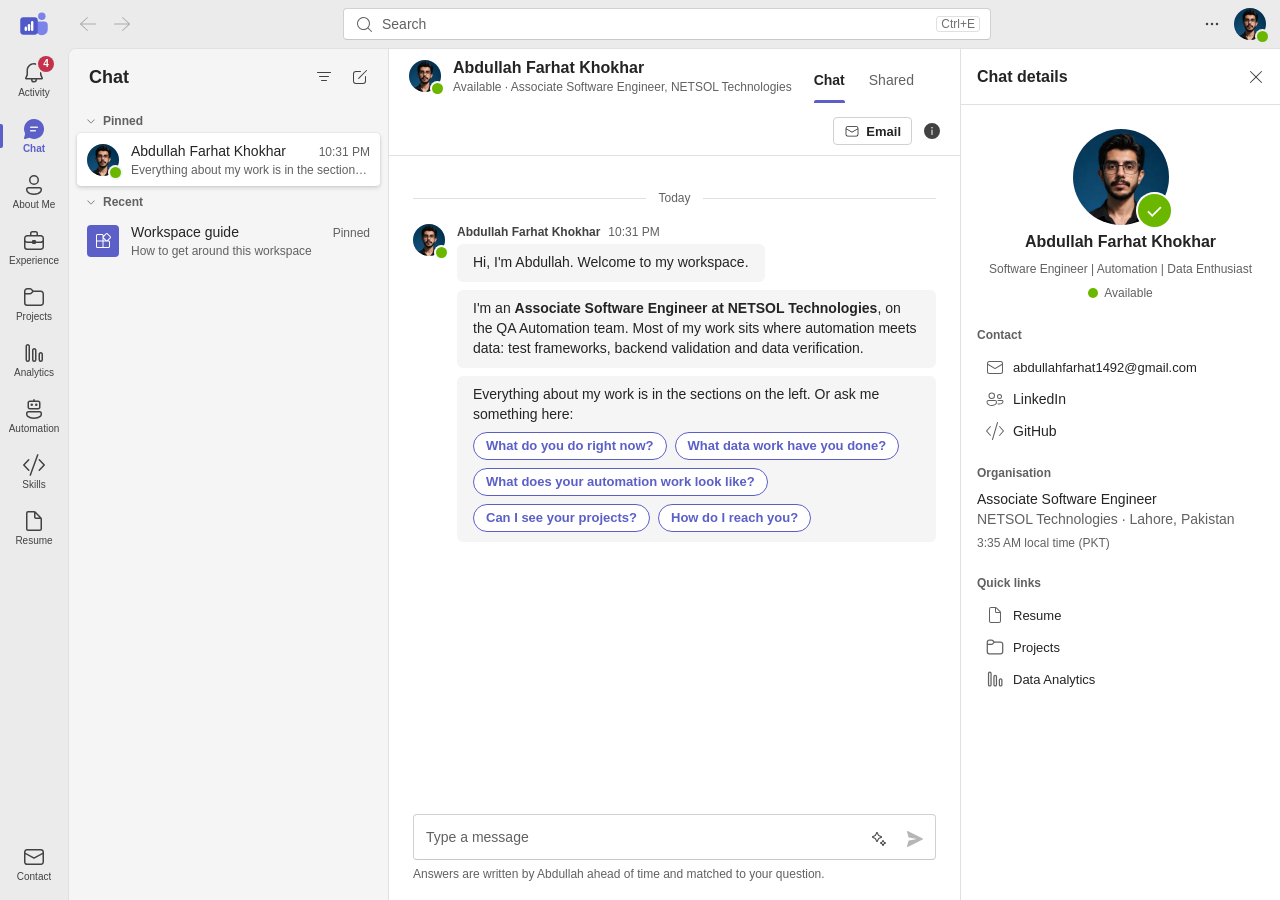
==== index.html @ 59184a47 "Restore working contact form fields" ====
<!doctype html>
<html lang="en"><head><meta charset="utf-8"><meta name="viewport" content="width=device-width, initial-scale=1, viewport-fit=cover">
<title>Abdullah Farhat Khokhar | Workspace</title>
<link rel="icon" href="assets/logo.svg" type="image/svg+xml">
<meta name="description" content="Abdullah Farhat Khokhar: Software Engineer, QA Automation, Data & Analytics. Portfolio workspace.">
<style>
/* Layout: desktop collaboration client. 48px title bar, 68px app rail, 320px list pane, flexible conversation canvas, optional 320px details panel.
   Tokens follow the Teams light/dark ramps (brand #5B5FC7, neutral greys). */
:root{
  --brand:#5B5FC7; --brand-hover:#4F52B2; --brand-press:#444791; --brand-fg:#5B5FC7; --brand-soft:#E8EBFA; --brand-softer:#F0F1FD; --on-brand:#FFFFFF;
  --chrome:#EBEBEB; --pane:#F5F5F5; --canvas:#FFFFFF; --surface:#FFFFFF; --surface-2:#FAFAFA; --sel:#FFFFFF; --hover:#FAFAFA; --hover-strong:#E0E0E0;
  --bubble:#F5F5F5; --bubble-me:#E8EBFA; --input:#FFFFFF;
  --fg:#242424; --fg-2:#424242; --fg-3:#616161; --fg-4:#707070; --line:#E0E0E0; --line-2:#D1D1D1; --line-strong:#C7C7C7;
  --ok:#107C10; --ok-bg:#F1FAF1; --bad:#C50F1F; --bad-bg:#FDF3F4; --warn:#BC4B09; --warn-bg:#FFF9F5; --presence:#6BB700; --badge:#C4314B;
  --shadow-4:0 0 2px rgba(0,0,0,.12),0 2px 4px rgba(0,0,0,.14); --shadow-16:0 0 2px rgba(0,0,0,.12),0 8px 16px rgba(0,0,0,.14); --shadow-28:0 0 8px rgba(0,0,0,.12),0 14px 28px rgba(0,0,0,.14);
  --code-bg:#F7F7F9; --code-fg:#24292F; --c-kw:#8250DF; --c-str:#0A6640; --c-com:#6E7781; --c-num:#0550AE; --c-fn:#953800;
  --chart-1:#5B5FC7; --chart-grid:#EDEDED; --chart-axis:#8A8A8A;
  --font:"Segoe UI","Segoe UI Web (West European)",-apple-system,BlinkMacSystemFont,Roboto,"Helvetica Neue",sans-serif;
  --title-h:48px; --rail-w:68px; --list-w:320px; --details-w:320px;
}
@media (prefers-color-scheme: dark){ :root:not([data-theme="light"]){
  --brand:#5B5FC7; --brand-hover:#7579EB; --brand-press:#4F52B2; --brand-fg:#7F85F5; --brand-soft:#2F2F4A; --brand-softer:#28283A; --on-brand:#FFFFFF;
  --chrome:#0A0A0A; --pane:#1F1F1F; --canvas:#292929; --surface:#2E2E2E; --surface-2:#262626; --sel:#333333; --hover:#2A2A2A; --hover-strong:#3D3D3D;
  --bubble:#333333; --bubble-me:#2F2F4A; --input:#1F1F1F;
  --fg:#FFFFFF; --fg-2:#D6D6D6; --fg-3:#ADADAD; --fg-4:#9E9E9E; --line:#3D3D3D; --line-2:#474747; --line-strong:#575757;
  --ok:#54B054; --ok-bg:#052505; --bad:#F1707B; --bad-bg:#3B0509; --warn:#F98845; --warn-bg:#411200; --presence:#92C353; --badge:#E37D80;
  --shadow-4:0 0 2px rgba(0,0,0,.24),0 2px 4px rgba(0,0,0,.28); --shadow-16:0 0 2px rgba(0,0,0,.24),0 8px 16px rgba(0,0,0,.28); --shadow-28:0 0 8px rgba(0,0,0,.24),0 14px 28px rgba(0,0,0,.28);
  --code-bg:#1E1E1E; --code-fg:#D4D4D4; --c-kw:#C586C0; --c-str:#CE9178; --c-com:#6A9955; --c-num:#B5CEA8; --c-fn:#DCDCAA;
  --chart-1:#9299F7; --chart-grid:#3A3A3A; --chart-axis:#9E9E9E; color-scheme:dark }}
:root[data-theme="dark"]{
  --brand:#5B5FC7; --brand-hover:#7579EB; --brand-press:#4F52B2; --brand-fg:#7F85F5; --brand-soft:#2F2F4A; --brand-softer:#28283A; --on-brand:#FFFFFF;
  --chrome:#0A0A0A; --pane:#1F1F1F; --canvas:#292929; --surface:#2E2E2E; --surface-2:#262626; --sel:#333333; --hover:#2A2A2A; --hover-strong:#3D3D3D;
  --bubble:#333333; --bubble-me:#2F2F4A; --input:#1F1F1F;
  --fg:#FFFFFF; --fg-2:#D6D6D6; --fg-3:#ADADAD; --fg-4:#9E9E9E; --line:#3D3D3D; --line-2:#474747; --line-strong:#575757;
  --ok:#54B054; --ok-bg:#052505; --bad:#F1707B; --bad-bg:#3B0509; --warn:#F98845; --warn-bg:#411200; --presence:#92C353; --badge:#E37D80;
  --shadow-4:0 0 2px rgba(0,0,0,.24),0 2px 4px rgba(0,0,0,.28); --shadow-16:0 0 2px rgba(0,0,0,.24),0 8px 16px rgba(0,0,0,.28); --shadow-28:0 0 8px rgba(0,0,0,.24),0 14px 28px rgba(0,0,0,.28);
  --code-bg:#1E1E1E; --code-fg:#D4D4D4; --c-kw:#C586C0; --c-str:#CE9178; --c-com:#6A9955; --c-num:#B5CEA8; --c-fn:#DCDCAA;
  --chart-1:#9299F7; --chart-grid:#3A3A3A; --chart-axis:#9E9E9E; color-scheme:dark }

html,body{height:100%}
[hidden]{display:none!important}
body{margin:0;background:var(--chrome);color:var(--fg);font:14px/20px var(--font);-webkit-font-smoothing:antialiased;overflow:hidden}
*{box-sizing:border-box}
button{font:inherit;color:inherit}
a{color:var(--brand-fg)} a:hover{text-decoration:underline}
:focus-visible{outline:2px solid var(--fg);outline-offset:-2px;border-radius:4px}
.ic{width:20px;height:20px;fill:currentColor;flex:none}
.ic24{width:24px;height:24px}
.ic16{width:16px;height:16px}
.sr{position:absolute;width:1px;height:1px;overflow:hidden;clip:rect(0 0 0 0);white-space:nowrap}

/* ---------- shell ---------- */
.app{display:grid;grid-template-rows:var(--title-h) 1fr;grid-template-columns:var(--rail-w) 1fr;height:100%;
  padding-left:env(safe-area-inset-left,0px);padding-right:env(safe-area-inset-right,0px)}
.titlebar{grid-column:1/-1;display:grid;grid-template-columns:var(--rail-w) auto 1fr auto;align-items:center;background:var(--chrome);min-width:0}
.brandmark{display:grid;place-items:center}
.logobtn{all:unset;cursor:pointer;display:grid;place-items:center;width:40px;height:40px;border-radius:8px}
.logobtn:hover{background:var(--hover-strong)} .logobtn:focus-visible{outline:2px solid var(--fg)}
.logo{width:30px;height:30px;display:block}
.hero{display:flex;gap:24px;align-items:center;flex-wrap:wrap;padding:8px 0}
.hero .portrait{width:168px;height:auto;aspect-ratio:480/604;object-fit:cover;border-radius:8px;box-shadow:var(--shadow-16);max-width:100%}
.hero-t{flex:1;min-width:240px;display:grid;gap:6px}
.hero-t h2{font:600 28px/36px var(--font);margin:0;text-wrap:balance}
.hero-t .hl{margin:0;font-size:16px;line-height:22px;color:var(--fg-2)}
.hero-t .chips{margin-top:6px}
.dot{width:10px;height:10px;border-radius:50%;background:var(--presence);display:inline-block;flex:none}
.box.plain{white-space:pre-wrap;font:14px/22px var(--font);max-width:860px}
/* Teams-style video attachment */
.vcard{width:min(520px,100%);border:1px solid var(--line);border-radius:8px;overflow:hidden;background:var(--surface);margin:10px 0 4px}
.vthumb{all:unset;box-sizing:border-box;position:relative;display:grid;place-items:center;width:100%;aspect-ratio:16/9;background:#111 center/cover no-repeat;cursor:pointer}
.vthumb::after{content:"";position:absolute;inset:0;background:linear-gradient(180deg,rgba(0,0,0,0) 55%,rgba(0,0,0,.55))}
.vthumb .play{position:relative;z-index:1;width:56px;height:56px;border-radius:50%;background:rgba(0,0,0,.6);display:grid;place-items:center;transition:transform .12s,background .12s}
.vthumb .play svg{width:24px;height:24px;fill:#fff;margin-left:3px}
.vthumb:hover .play{transform:scale(1.06);background:var(--brand)}
.vthumb:focus-visible{outline:2px solid var(--fg);outline-offset:-2px}
.vthumb .dur{position:absolute;right:8px;bottom:8px;z-index:1;background:rgba(0,0,0,.7);color:#fff;font:600 12px/16px var(--font);padding:2px 6px;border-radius:4px}
.vcard video{display:block;width:100%;aspect-ratio:16/9;background:#000}
.vmeta{display:flex;gap:10px;align-items:center;padding:10px 12px}
.vmeta .vt{flex:1;min-width:0;display:grid}
.vmeta .vt b{font-weight:600;overflow:hidden;text-overflow:ellipsis;white-space:nowrap}
.vmeta .vt span{font-size:12px;color:var(--fg-3)}
.vmeta .li{width:28px;height:28px;border-radius:4px;background:#0A66C2;color:#fff;display:grid;place-items:center;font:700 13px/1 var(--font);flex:none}
.vgrid{display:grid;grid-template-columns:repeat(auto-fill,minmax(min(100%,280px),1fr));gap:12px}
.vgrid .vcard{width:100%;margin:0}
.navbtns{display:flex;gap:2px;padding-left:4px}
.ibtn{all:unset;box-sizing:border-box;display:inline-grid;place-items:center;width:32px;height:32px;border-radius:4px;color:var(--fg-2);cursor:pointer;position:relative}
.ibtn:hover{background:var(--hover-strong);color:var(--brand-fg)}
.ibtn:active{color:var(--brand-press)}
.ibtn[disabled]{color:var(--fg-4);opacity:.5;cursor:default;background:none}
.ibtn:focus-visible{outline:2px solid var(--fg);outline-offset:-2px}
.searchwrap{justify-self:center;width:min(680px,100%);padding:0 16px;position:relative}
.search{display:flex;align-items:center;gap:8px;height:32px;padding:0 10px;background:var(--input);border:1px solid var(--line-2);border-bottom-color:var(--line-strong);border-radius:4px;color:var(--fg-3)}
.search:focus-within{border-bottom:2px solid var(--brand);padding-bottom:0}
.search input{all:unset;flex:1;min-width:0;color:var(--fg);font:14px var(--font)}
.search input::placeholder{color:var(--fg-3)}
.search kbd{font:12px var(--font);color:var(--fg-4);border:1px solid var(--line);border-radius:3px;padding:0 4px}
.search .clear{width:24px;height:24px}
.tright{display:flex;align-items:center;gap:4px;padding-right:12px}
.avbtn{all:unset;cursor:pointer;border-radius:50%;display:grid;place-items:center;width:36px;height:36px}
.avbtn:hover{background:var(--hover-strong)}
.avbtn:focus-visible{outline:2px solid var(--fg)}

/* avatars + presence */
.av{--s:32px;width:var(--s);height:var(--s);border-radius:50%;display:inline-grid;place-items:center;flex:none;position:relative;background:var(--brand-soft);color:var(--brand-fg);font:600 calc(var(--s)*.38)/1 var(--font);overflow:visible;user-select:none}
.av img{width:100%;height:100%;border-radius:50%;object-fit:cover;object-position:50% 30%}
.av.sq{border-radius:4px} .av.sq img{border-radius:4px}
.av.av-app{background:var(--brand);color:#fff}
.av.org{border-radius:6px}
.av .pres{position:absolute;right:-2px;bottom:-2px;width:calc(var(--s)*.34);height:calc(var(--s)*.34);min-width:10px;min-height:10px;border-radius:50%;background:var(--presence);box-shadow:0 0 0 2px var(--ring,var(--chrome));display:grid;place-items:center}
.av .pres svg{width:70%;height:70%;fill:#fff}

/* ---------- rail ---------- */
.rail{background:var(--chrome);display:flex;flex-direction:column;align-items:center;padding:4px 0 8px;overflow-y:auto;overflow-x:hidden;scrollbar-width:none}
.rail::-webkit-scrollbar{display:none}
.ritem{all:unset;box-sizing:border-box;position:relative;width:var(--rail-w);min-height:56px;padding:6px 2px;display:flex;flex-direction:column;align-items:center;justify-content:center;gap:2px;color:var(--fg-2);cursor:pointer;text-align:center}
.ritem .lbl{font:10px/12px var(--font);max-width:64px;overflow:hidden;text-overflow:ellipsis;white-space:nowrap}
.ritem .f{display:none}
.ritem:hover{color:var(--brand-fg)} .ritem:hover .r{display:none} .ritem:hover .f{display:block}
.ritem[aria-current="page"]{color:var(--brand-fg)} .ritem[aria-current="page"] .r{display:none} .ritem[aria-current="page"] .f{display:block} .ritem[aria-current="page"] .lbl{font-weight:600}
.ritem[aria-current="page"]::before{content:"";position:absolute;left:0;top:50%;width:3px;height:24px;margin-top:-12px;background:var(--brand-fg);border-radius:0 2px 2px 0}
.ritem:focus-visible{outline:2px solid var(--fg);outline-offset:-4px}
.badge{position:absolute;top:4px;left:38px;min-width:16px;height:16px;padding:0 4px;border-radius:8px;background:var(--badge);color:#fff;font:600 10px/16px var(--font);text-align:center;box-shadow:0 0 0 2px var(--chrome)}
.rail .sp{flex:1;min-height:8px}
.ritem.mmore{display:none}

/* ---------- workarea ---------- */
.work{display:grid;grid-template-columns:var(--list-w) 1fr;min-height:0;min-width:0;background:var(--pane);border-top-left-radius:8px;overflow:hidden;border-left:1px solid var(--line);border-top:1px solid var(--line)}
.work.nolist{grid-template-columns:1fr}
.work.nolist .list{display:none}
.list{background:var(--pane);display:flex;flex-direction:column;min-height:0;border-right:1px solid var(--line)}
.lhead{display:flex;align-items:center;gap:4px;height:56px;padding:0 12px 0 20px;flex:none}
.lhead h1{font:700 18px/24px var(--font);margin:0;flex:1;min-width:0;overflow:hidden;text-overflow:ellipsis;white-space:nowrap}
.lfilter{margin:0 12px 8px;display:none}
.lfilter.on{display:block}
.lfilter input{width:100%;height:32px;border:1px solid var(--line-2);border-radius:4px;background:var(--input);color:var(--fg);padding:0 10px;font:14px var(--font)}
.lfilter input:focus{outline:none;border-bottom:2px solid var(--brand)}
.lscroll{flex:1;overflow-y:auto;padding:0 8px 12px}
.lgroup{all:unset;box-sizing:border-box;display:flex;align-items:center;gap:6px;width:100%;padding:8px 8px 4px;color:var(--fg-3);font:600 12px/16px var(--font);cursor:pointer}
.lgroup .ic{width:12px;height:12px;transition:transform .12s}
.lgroup[aria-expanded="false"] .ic{transform:rotate(-90deg)}
.lgroup:hover{color:var(--fg)}
.litem{all:unset;box-sizing:border-box;display:flex;align-items:center;gap:12px;width:100%;min-height:48px;padding:8px 10px;border-radius:4px;cursor:pointer;color:var(--fg);position:relative}
.litem:hover{background:var(--hover)}
.litem[aria-selected="true"]{background:var(--sel);box-shadow:var(--shadow-4)}
.litem .txt{flex:1;min-width:0;display:grid;gap:0}
.litem .t1{display:flex;gap:8px;align-items:baseline}
.litem .nm{flex:1;min-width:0;overflow:hidden;text-overflow:ellipsis;white-space:nowrap}
.litem .tm{font-size:12px;color:var(--fg-3);flex:none}
.litem .pv{font-size:12px;line-height:16px;color:var(--fg-3);overflow:hidden;text-overflow:ellipsis;white-space:nowrap}
.litem.unread .nm,.litem.unread .pv{font-weight:600;color:var(--fg)}
.litem.unread::after{content:"";position:absolute;right:10px;bottom:12px;width:8px;height:8px;border-radius:50%;background:var(--brand-fg)}
.litem .lic{width:32px;height:32px;display:grid;place-items:center;border-radius:4px;background:var(--brand-soft);color:var(--brand-fg);flex:none}
.litem:focus-visible{outline:2px solid var(--fg);outline-offset:-2px}

/* ---------- main ---------- */
.main{display:grid;grid-template-columns:1fr auto;min-width:0;min-height:0;background:var(--canvas)}
.conv{display:flex;flex-direction:column;min-width:0;min-height:0}
.mhead{display:flex;align-items:center;gap:12px;min-height:56px;padding:8px 12px 0 20px;border-bottom:1px solid var(--line);flex:none;background:var(--canvas);flex-wrap:wrap}
.mhead .back{display:none}
.mhead .who{display:flex;align-items:center;gap:12px;min-width:0;padding-bottom:8px}
.mhead .who .nm{font:600 16px/22px var(--font);white-space:nowrap;overflow:hidden;text-overflow:ellipsis}
.mhead .who .sub{font-size:12px;line-height:16px;color:var(--fg-3);white-space:nowrap;overflow:hidden;text-overflow:ellipsis}
.mhead .who button.nmb{all:unset;cursor:pointer;display:grid;min-width:0}
.mhead .who button.nmb:hover .nm{text-decoration:underline}
.tabs{display:flex;gap:4px;align-self:stretch;align-items:stretch;min-width:0;overflow-x:auto;scrollbar-width:none}
.tab{all:unset;box-sizing:border-box;position:relative;display:flex;align-items:center;padding:0 10px;color:var(--fg-3);cursor:pointer;white-space:nowrap;font-size:14px}
.tab:hover{color:var(--fg)}
.tab[aria-selected="true"]{color:var(--fg);font-weight:600}
.tab[aria-selected="true"]::after{content:"";position:absolute;left:10px;right:10px;bottom:0;height:3px;border-radius:2px 2px 0 0;background:var(--brand-fg)}
.tab:focus-visible{outline:2px solid var(--fg);outline-offset:-4px}
.mhead .acts{margin-left:auto;display:flex;align-items:center;gap:4px;padding-bottom:8px}
.pbtn{all:unset;box-sizing:border-box;display:inline-flex;align-items:center;gap:6px;height:32px;padding:0 12px;border-radius:4px;background:var(--brand);color:var(--on-brand);font:600 14px var(--font);cursor:pointer;white-space:nowrap}
.pbtn:hover{background:var(--brand-hover)} .pbtn:active{background:var(--brand-press)}
.pbtn[disabled]{background:var(--hover-strong);color:var(--fg-4);cursor:default}
.sbtn{all:unset;box-sizing:border-box;display:inline-flex;align-items:center;gap:6px;height:32px;padding:0 12px;border-radius:4px;border:1px solid var(--line-2);background:var(--surface);color:var(--fg);font:600 14px var(--font);cursor:pointer;white-space:nowrap}
.sbtn:hover{background:var(--hover);border-color:var(--line-strong)}
.sbtn.sm,.pbtn.sm{height:28px;padding:0 10px;font-size:13px}
.pbtn:focus-visible,.sbtn:focus-visible{outline:2px solid var(--fg);outline-offset:1px}
.tbtn{all:unset;cursor:pointer;color:var(--brand-fg);font:600 13px var(--font);display:inline-flex;align-items:center;gap:4px;border-radius:4px;padding:2px 4px}
.tbtn:hover{text-decoration:underline}
.tbtn:focus-visible{outline:2px solid var(--fg)}

.mbody{flex:1;overflow-y:auto;min-height:0;scroll-behavior:smooth}
.feed{max-width:1040px;margin:0 auto;padding:20px 24px 24px;display:grid;gap:4px}
.page{max-width:1040px;margin:0 auto;padding:20px 24px 32px;display:grid;gap:16px}

/* messages */
.day{display:flex;align-items:center;gap:12px;color:var(--fg-3);font-size:12px;margin:12px 0 8px}
.day::before,.day::after{content:"";flex:1;height:1px;background:var(--line)}
.msg{display:grid;grid-template-columns:32px minmax(0,1fr);gap:0 12px;padding:2px 0;max-width:min(860px,100%)}
.msg .av{grid-row:1/span 2;align-self:start;margin-top:2px}
.msg.cont .av{visibility:hidden;height:0}
.msg .meta{display:flex;gap:8px;align-items:baseline;font-size:12px;color:var(--fg-3);padding-bottom:2px}
.msg .meta b{font-weight:600;color:var(--fg-2);font-size:12px}
.msg .meta button{all:unset;cursor:pointer;font-weight:600;color:var(--fg-2)}
.msg .meta button:hover{text-decoration:underline}
.msg.cont .meta{display:none}
.bub{background:var(--bubble);border-radius:6px;padding:8px 16px 10px;width:fit-content;max-width:100%;position:relative;min-width:0}
.bub p{margin:0 0 6px} .bub p:last-child{margin:0}
.bub ul{margin:4px 0 6px;padding-left:20px} .bub li{margin:2px 0}
.bub h3{font:600 16px/22px var(--font);margin:2px 0 6px}
.msg.me{grid-template-columns:minmax(0,1fr);justify-items:end;margin-left:auto}
.msg.me .bub{background:var(--bubble-me)}
.msg.me .meta{justify-content:flex-end}
.chips{display:flex;flex-wrap:wrap;gap:8px;margin-top:8px}
.chip{all:unset;box-sizing:border-box;cursor:pointer;border:1px solid var(--brand-fg);color:var(--brand-fg);border-radius:16px;padding:4px 12px;font:600 13px/18px var(--font);background:var(--canvas)}
.chip:hover{background:var(--brand-softer)}
.chip:focus-visible{outline:2px solid var(--fg)}
.tag{display:inline-flex;align-items:center;gap:4px;border-radius:4px;padding:1px 8px;font:12px/18px var(--font);background:var(--surface-2);border:1px solid var(--line);color:var(--fg-2);white-space:nowrap}
.tags{display:flex;flex-wrap:wrap;gap:6px}
.todo{display:inline-flex;align-items:center;gap:4px;border:1px dashed var(--warn);color:var(--warn);background:var(--warn-bg);border-radius:4px;padding:0 6px;font:600 12px/18px var(--font)}
.typing{display:inline-flex;gap:4px;padding:12px 16px}
.typing i{width:6px;height:6px;border-radius:50%;background:var(--fg-3);animation:blink 1.2s infinite}
.typing i:nth-child(2){animation-delay:.2s}.typing i:nth-child(3){animation-delay:.4s}
@keyframes blink{0%,80%,100%{opacity:.25}40%{opacity:1}}

/* adaptive-card style posts (channels) */
.post{border:1px solid var(--line);border-radius:6px;background:var(--surface);box-shadow:var(--shadow-4);overflow:hidden}
.post .ph{display:flex;gap:12px;padding:12px 16px 0;align-items:flex-start}
.post .ph .meta{font-size:12px;color:var(--fg-3)}
.post .ph .meta b{color:var(--fg-2);font-weight:600}
.post .pb{padding:4px 16px 12px 60px}
.post .pb h3{font:600 18px/24px var(--font);margin:4px 0 8px;text-wrap:balance}
.post .pb p{margin:0 0 8px;max-width:72ch}
.post .pb ul{margin:4px 0 8px;padding-left:20px;max-width:76ch}
.post .pb li{margin:3px 0}
.post .pf{border-top:1px solid var(--line);padding:6px 16px 6px 60px;display:flex;align-items:center;gap:12px;background:var(--surface-2)}
.post .replies{border-top:1px solid var(--line);background:var(--surface-2)}
.post .reply{display:grid;grid-template-columns:24px 1fr;gap:4px 10px;padding:10px 16px 10px 60px}
.post .reply .av{--s:24px}
.post .reply .meta{font-size:12px;color:var(--fg-3)} .post .reply .meta b{color:var(--fg-2)}
.post .reply p{margin:0;grid-column:2}
.secthead{display:flex;align-items:baseline;gap:12px;flex-wrap:wrap}
.secthead h2{font:600 20px/28px var(--font);margin:0;text-wrap:balance}
.secthead .note{color:var(--fg-3);font-size:12px}
.callout{display:flex;gap:10px;align-items:flex-start;border:1px solid var(--line);border-left:3px solid var(--brand-fg);border-radius:4px;background:var(--surface-2);padding:10px 12px;font-size:13px;color:var(--fg-2)}
.callout .ic{color:var(--brand-fg);margin-top:0}
.kv{display:grid;grid-template-columns:max-content 1fr;gap:6px 16px;margin:0}
.kv dt{color:var(--fg-3);font-size:12px;padding-top:1px} .kv dd{margin:0}
.grid2{display:grid;grid-template-columns:repeat(auto-fit,minmax(min(100%,300px),1fr));gap:12px}
.box{border:1px solid var(--line);border-radius:6px;background:var(--surface);padding:14px 16px;min-width:0}
.box h4{margin:0 0 6px;font:600 14px/20px var(--font)}
.box p{margin:0 0 6px;color:var(--fg-2)}
.lbl-s{font:600 12px/16px var(--font);color:var(--fg-3);letter-spacing:.02em;text-transform:none}

/* timeline-ish list for details tab */
.rows{display:grid;border:1px solid var(--line);border-radius:6px;overflow:hidden;background:var(--surface)}
.row{display:grid;grid-template-columns:180px 1fr;gap:16px;padding:12px 16px;border-top:1px solid var(--line)}
.row:first-child{border-top:0}
.row .k{color:var(--fg-3);font-size:13px}
.row .v p{margin:0 0 6px} .row .v ul{margin:0;padding-left:18px}

/* composer */
.composer{flex:none;padding:8px 24px 16px;background:var(--canvas)}
.composer .box2{max-width:1040px;margin:0 auto;border:1px solid var(--line-2);border-bottom:1px solid var(--line-strong);border-radius:4px;background:var(--input);display:flex;align-items:flex-end;gap:4px;padding:4px 4px 4px 12px}
.composer .box2:focus-within{border-bottom:2px solid var(--brand);padding-bottom:3px}
.composer textarea{all:unset;flex:1;min-height:20px;max-height:120px;padding:8px 0;font:14px/20px var(--font);color:var(--fg);white-space:pre-wrap;overflow-y:auto}
.composer textarea::placeholder{color:var(--fg-3)}
.composer .hint{max-width:1040px;margin:4px auto 0;font-size:12px;color:var(--fg-3);min-height:16px}
.sendbtn{color:var(--brand-fg)} .sendbtn[disabled]{color:var(--fg-4)}

/* details panel */
.details{width:var(--details-w);border-left:1px solid var(--line);background:var(--canvas);display:flex;flex-direction:column;min-height:0}
.details[hidden]{display:none}
.dhead{display:flex;align-items:center;justify-content:space-between;height:56px;padding:0 8px 0 16px;border-bottom:1px solid var(--line);flex:none}
.dhead h2{font:600 16px/22px var(--font);margin:0}
.dbody{overflow-y:auto;padding:16px;display:grid;gap:18px;align-content:start}
.dsec h3{font:600 12px/16px var(--font);color:var(--fg-3);margin:0 0 8px}
.dsec p{margin:0 0 6px}
.dlink{display:flex;align-items:center;gap:8px;padding:6px 8px;border-radius:4px;color:var(--fg);text-decoration:none}
.dlink:hover{background:var(--hover);text-decoration:none}
.dlink .ic{color:var(--fg-3)}
.dprofile{display:grid;justify-items:center;gap:6px;text-align:center;padding:8px 0}
.dprofile .nm{font:600 16px/22px var(--font)}
.dprofile .sub{font-size:12px;color:var(--fg-3)}

/* popovers, menus, tooltips, dialogs */
.pop{position:fixed;z-index:50;background:var(--surface);border-radius:8px;box-shadow:var(--shadow-28);border:1px solid var(--line);min-width:200px;max-width:min(360px,calc(100vw - 16px))}
.pop[hidden]{display:none}
.menu{padding:4px}
.mi{all:unset;box-sizing:border-box;display:flex;align-items:center;gap:10px;width:100%;min-height:32px;padding:6px 10px;border-radius:4px;cursor:pointer;color:var(--fg)}
.mi:hover,.mi:focus-visible{background:var(--hover);outline:none}
.mi .ic{color:var(--fg-3)}
.mi .chk{margin-left:auto;color:var(--brand-fg);visibility:hidden}
.mi[aria-checked="true"] .chk{visibility:visible}
.msep{height:1px;background:var(--line);margin:4px 0}
.mlabel{padding:6px 10px 2px;font:600 12px var(--font);color:var(--fg-3)}
.card{width:340px}
.card .ctop{display:flex;gap:14px;padding:18px 18px 12px;align-items:center}
.card .ctop .nm{font:600 18px/24px var(--font)}
.card .ctop .sub{font-size:13px;color:var(--fg-2)}
.card .ctop .st{display:flex;align-items:center;gap:6px;font-size:12px;color:var(--fg-3);margin-top:2px}
.card .ctop .st i{width:10px;height:10px;border-radius:50%;background:var(--presence)}
.card .cacts{display:flex;gap:8px;padding:0 18px 12px}
.card .cinfo{border-top:1px solid var(--line);padding:12px 18px 16px;display:grid;gap:10px}
.card .cinfo .r{display:flex;gap:10px;align-items:center;font-size:13px;min-width:0}
.card .cinfo .r .ic{color:var(--fg-3)}
.card .cinfo .r span{min-width:0;overflow-wrap:anywhere}
.tip{position:fixed;z-index:60;pointer-events:none;background:var(--surface);color:var(--fg);box-shadow:var(--shadow-16);border-radius:4px;padding:5px 8px;font-size:12px;line-height:16px;max-width:240px;opacity:0;transition:opacity .1s}
.tip.on{opacity:1}
.sres{position:absolute;left:16px;right:16px;top:38px;z-index:55;padding:6px;max-height:min(70vh,520px);overflow-y:auto}
.sres .grp{padding:8px 10px 4px;font:600 12px var(--font);color:var(--fg-3)}
.sres .mi{align-items:flex-start}
.sres .mi .d{display:grid;min-width:0}
.sres .mi .d small{color:var(--fg-3);font-size:12px;overflow:hidden;text-overflow:ellipsis;white-space:nowrap}
.sres .mi[aria-selected="true"]{background:var(--hover)}
.sres mark{background:none;color:inherit;font-weight:700}
.sres .empty{padding:16px 10px;color:var(--fg-3)}
.scrim{position:fixed;inset:0;z-index:70;background:rgba(0,0,0,.4);display:grid;place-items:center;padding:16px}
.scrim[hidden]{display:none}
.dialog{background:var(--surface);border-radius:8px;box-shadow:var(--shadow-28);width:min(560px,100%);max-height:calc(100% - 32px);display:flex;flex-direction:column}
.dialog header{display:flex;align-items:center;justify-content:space-between;padding:20px 16px 8px 24px}
.dialog header h2{font:600 20px/28px var(--font);margin:0}
.dialog .dc{padding:4px 24px 20px;overflow-y:auto}
.dialog .dc p{margin:0 0 10px}
.dialog footer{display:flex;justify-content:flex-end;gap:8px;padding:0 24px 20px}
.kbd-table{width:100%;border-collapse:collapse}
.kbd-table td{padding:7px 0;border-bottom:1px solid var(--line)}
.kbd-table td:last-child{text-align:right}
kbd.k{font:12px var(--font);border:1px solid var(--line-2);border-bottom-width:2px;border-radius:4px;padding:1px 6px;background:var(--surface-2)}
.toast{position:fixed;left:50%;bottom:24px;transform:translateX(-50%);z-index:80;background:var(--surface);color:var(--fg);box-shadow:var(--shadow-16);border-radius:6px;padding:10px 14px;display:flex;gap:10px;align-items:center;max-width:calc(100vw - 32px)}
.toast .ic{color:var(--ok)}

/* forms (contact) */
.form{display:grid;gap:14px;max-width:720px}
.field{display:grid;gap:4px}
.field label{font:600 13px var(--font);color:var(--fg-2)}
.field input,.field textarea,.field select{font:14px var(--font);color:var(--fg);background:var(--input);border:1px solid var(--line-2);border-bottom-color:var(--line-strong);border-radius:4px;padding:6px 10px;min-height:32px;width:100%}
.field textarea{min-height:140px;resize:vertical;line-height:20px}
.field input:focus,.field textarea:focus,.field select:focus{outline:none;border-bottom:2px solid var(--brand)}
.field .err{color:var(--bad);font-size:12px;min-height:16px}
.field [aria-invalid="true"]{border-color:var(--bad)}
.tofield{display:flex;align-items:center;gap:8px;border-bottom:1px solid var(--line);padding:8px 0}
.tofield .pill{display:inline-flex;align-items:center;gap:6px;background:var(--brand-soft);border-radius:16px;padding:2px 10px 2px 2px;font-size:13px}
.tofield .pill .av{--s:24px}
.status{display:flex;gap:8px;align-items:flex-start;border-radius:4px;padding:10px 12px;font-size:13px}
.status.ok{background:var(--ok-bg);color:var(--ok)} .status.err{background:var(--bad-bg);color:var(--bad)} .status.info{background:var(--brand-softer);color:var(--fg-2)}

.tablewrap{overflow-x:auto;border:1px solid var(--line);border-radius:6px;background:var(--surface);max-width:100%}
table.dt{border-collapse:collapse;width:100%;font-size:13px;font-variant-numeric:tabular-nums}
table.dt th{text-align:left;font-weight:600;color:var(--fg-2);background:var(--surface-2);padding:7px 12px;border-bottom:1px solid var(--line);white-space:nowrap;position:sticky;top:0}
table.dt td{padding:6px 12px;border-bottom:1px solid var(--line);white-space:nowrap}
table.dt tr:last-child td{border-bottom:0}
table.dt td.num,table.dt th.num{text-align:right}
table.dt tbody tr:hover td{background:var(--hover)}
.toolbar{display:flex;flex-wrap:wrap;gap:8px;align-items:center}
.seg{display:inline-flex;border:1px solid var(--line-2);border-radius:4px;overflow:hidden}
.seg button{all:unset;cursor:pointer;padding:4px 12px;font-size:13px;color:var(--fg-2);border-left:1px solid var(--line-2)}
.seg button:first-child{border-left:0}
.seg button[aria-pressed="true"]{background:var(--brand-soft);color:var(--brand-fg);font-weight:600}
.seg button:focus-visible{outline:2px solid var(--fg);outline-offset:-2px}
.sel{font:13px var(--font);color:var(--fg);background:var(--input);border:1px solid var(--line-2);border-radius:4px;height:30px;padding:0 8px}
.muted{color:var(--fg-3)} .small{font-size:12px;line-height:16px}


.arch{display:grid;gap:10px}
.arch .lane{display:grid;grid-template-columns:140px 1fr;gap:12px;align-items:stretch}
.arch .lane .lt{font:600 12px/16px var(--font);color:var(--fg-3);padding-top:10px}
.arch .nodes{display:flex;flex-wrap:wrap;gap:8px;align-items:center}
.arch .node{border:1px solid var(--line-2);border-radius:6px;background:var(--surface);padding:8px 12px;min-width:0}
.arch .node b{display:block;font-weight:600;font-size:13px}
.arch .node span{font-size:12px;color:var(--fg-3)}
.arch .arrow{color:var(--fg-4)}
.arch .node.b{border-color:var(--brand-fg);background:var(--brand-softer)}

/* resume doc viewer */
.docview{background:var(--pane);padding:24px;flex:1}
.paper{max-width:820px;margin:0 auto;background:#FFFFFF;color:#1F1F1F;box-shadow:var(--shadow-16);padding:48px 56px;font:13px/1.5 var(--font)}
.paper h1{font:700 26px/1.2 var(--font);margin:0;color:#1F1F1F}
.paper .role{color:#444791;font-weight:600;margin:4px 0 2px}
.paper .contact{color:#555;font-size:12px}
.paper h2{font:700 12px/1.3 var(--font);letter-spacing:.08em;text-transform:uppercase;color:#444791;border-bottom:1px solid #D6D6E8;padding-bottom:4px;margin:20px 0 8px}
.paper .job{display:flex;justify-content:space-between;gap:12px;font-weight:600;margin-top:8px}
.paper .job span{font-weight:400;color:#555;white-space:nowrap}
.paper .org{color:#555;font-style:italic}
.paper ul{margin:4px 0 0;padding-left:18px} .paper li{margin:2px 0}
.paper p{margin:4px 0}

/* welcome / empty states */
.welcome{display:grid;place-items:center;text-align:center;padding:40px 24px;gap:12px}
.welcome .av{--s:96px}
.welcome h2{font:600 24px/32px var(--font);margin:8px 0 0;text-wrap:balance}
.welcome p{margin:0;color:var(--fg-2);max-width:56ch}

/* ---------- responsive ---------- */
@media (max-width:1279px){ .details.auto{display:none} }
@media (max-width:1099px){
  :root{--list-w:280px}
  .details{position:fixed;right:0;top:var(--title-h);bottom:0;z-index:40;box-shadow:var(--shadow-28)}
  .details.auto{display:flex}
}
@media (max-width:899px){ .search kbd{display:none} .navbtns{display:none} .titlebar{grid-template-columns:var(--rail-w) 1fr auto} }
@media (max-width:719px){
  .app{grid-template-columns:1fr;grid-template-rows:var(--title-h) 1fr auto}
  .titlebar{grid-template-columns:auto 1fr auto;padding-left:12px;padding-top:0}
  .brandmark{padding-right:4px}
  .searchwrap{padding:0 8px}
  .rail{grid-row:3;flex-direction:row;justify-content:space-around;padding:2px 4px calc(2px + env(safe-area-inset-bottom,0px));border-top:1px solid var(--line);overflow:visible}
  .rail .sp,.rail .ritem.mhide{display:none}
  .rail .ritem.mmore{display:flex}
  .ritem{width:auto;flex:1;min-height:52px}
  .ritem[aria-current="page"]::before{left:50%;top:0;width:24px;height:3px;margin:0 0 0 -12px;border-radius:0 0 2px 2px}
  .badge{left:calc(50% + 4px)}
  .work{grid-template-columns:1fr;border-radius:0;border-left:0}
  .work .main{display:none}
  .work.detail .list{display:none}
  .work.detail .main,.work.nolist .main{display:grid}
  .mhead{padding-left:4px}
  .mhead .back{display:inline-grid;margin-bottom:8px}
  .mhead{gap:4px 8px}
  .mhead .who{flex:1 1 0;padding-bottom:8px}
  .mhead .tabs{flex-basis:100%;min-height:36px;order:3}
  .mhead .acts{order:2;padding-bottom:8px}
  .composer .hint{display:none}
  .feed,.page{padding:16px}
  .composer{padding:8px 12px 12px}
  .post .pb,.post .pf,.post .reply{padding-left:16px}
  .row{grid-template-columns:1fr;gap:4px}
  .arch .lane{grid-template-columns:1fr}
  .paper{padding:28px 20px}
  .docview{padding:12px}
  .details{left:0;width:auto;top:var(--title-h)}
  .mhead .acts .hide-m{display:none}
}
@media (prefers-reduced-motion: reduce){ *{transition:none!important;animation:none!important;scroll-behavior:auto!important} }
@media (max-width:899px){ .post .pb,.post .pf,.post .reply{padding-left:16px} }
@media (max-width:719px){ .arch .arrow{display:none} .arch .nodes{display:grid;gap:6px} .hero{gap:16px} .hero .portrait{width:140px} .hero-t{min-width:0;flex-basis:100%} .hero-t h2{font-size:24px;line-height:32px} }

.sublist{margin:6px 0 0;padding-left:18px;color:var(--fg-2);font-size:12px;line-height:18px}
.li-thumb{background:linear-gradient(135deg,#0A66C2,#004182)}
.vhint{position:absolute;z-index:1;left:12px;bottom:10px;color:#fff;font:600 12px/16px var(--font);text-shadow:0 1px 2px rgba(0,0,0,.5)}
.liwrap{position:relative;background:var(--surface-2)}.liload{position:absolute;inset:0;display:grid;place-items:center;color:var(--fg-2);font-size:13px}.liframe{position:relative;display:block;width:100%;height:min(560px,80vh);border:0;background:transparent}
.dt.certs{min-width:0;table-layout:auto}.dt.certs td,.dt.certs th{white-space:normal}.dt.certs td:nth-child(2){white-space:nowrap}
@media (max-width:719px){.dt.certs th:nth-child(2),.dt.certs td:nth-child(2){display:none}}

.mgrid{display:grid;gap:2px;background:var(--line)}
.mgrid.many{grid-template-columns:1fr 1fr}
.mthumb{all:unset;cursor:zoom-in;display:block;background:var(--surface-2);overflow:hidden}
.mthumb img{display:block;width:100%;height:auto;max-height:420px;object-fit:contain;margin:0 auto}
.mgrid.many .mthumb img{height:220px;max-height:none;object-fit:cover}
.mthumb:focus-visible{outline:2px solid var(--fg);outline-offset:-2px}
.dlgimg{display:block;max-width:100%;max-height:70vh;margin:0 auto;border-radius:4px}
@media (max-width:719px){.mgrid.many .mthumb img{height:150px}}

.skcats{display:grid;grid-template-columns:repeat(auto-fill,minmax(300px,1fr));gap:12px}
.skcat h3{margin:0 0 10px;font:600 14px/20px var(--font)}
@media (max-width:719px){.skcats{grid-template-columns:1fr}}

.resdoc{margin:0 auto;max-width:820px;background:#fff;box-shadow:0 2px 8px rgba(0,0,0,.14);border-radius:2px;overflow:hidden}
.resdoc img{display:block;width:100%;height:auto}
img.poster{display:block;width:100%;max-width:720px;height:auto;margin:0 auto;border-radius:8px;border:1px solid var(--line)}
.pthumb{aspect-ratio:16/10}
.pthumb img{display:block;width:100%;height:100%;object-fit:cover;object-position:top}
.vmeta .li.fi{background:var(--brand);display:grid;place-items:center}
.vmeta .li.fi svg{fill:#fff}
.linkbtn{all:unset;cursor:pointer;color:var(--link,var(--brand));font-weight:600}
.linkbtn:hover{text-decoration:underline}
.linkbtn:focus-visible{outline:2px solid var(--fg);outline-offset:2px}
.li-thumb{place-items:end start;padding:14px;background-size:cover;background-position:center;background-repeat:no-repeat}
.li-thumb .play{width:44px;height:44px}
.li-thumb .play svg{width:20px;height:20px}
.li-thumb .vhint{left:68px;bottom:26px}

/* contact: compose card */
.page.cpage{max-width:800px}
.compose{border:1px solid var(--line);border-radius:8px;background:var(--surface);overflow:hidden;min-width:0}
.chead{display:flex;align-items:center;gap:8px;flex-wrap:wrap;padding:12px 20px;border-bottom:1px solid var(--line)}
.chead .lab{font:600 13px/20px var(--font);color:var(--fg-2);min-width:24px}
.chead .pill{display:inline-flex;align-items:center;gap:6px;background:var(--brand-soft);border-radius:16px;padding:2px 10px 2px 2px;font-size:13px}
.chead .pill .av{--s:24px}
.chead .addr{overflow-wrap:anywhere}
.cbody{display:grid;gap:16px;padding:20px}
.cbody .grid2{gap:16px}
.cbody .field{gap:6px}
.cbody .field textarea{min-height:180px}
.cbody .field .err:empty{display:none}
.cbody .field .err{min-height:0}
#f-status:empty{display:none}
.cfoot{display:flex;align-items:center;justify-content:space-between;gap:8px 16px;flex-wrap:wrap;padding:12px 20px;border-top:1px solid var(--line);background:var(--surface-2)}
.cfoot .toolbar{margin-left:auto}
.mailcard{display:flex;align-items:center;gap:14px;padding:20px}
.mailcard .micon{flex:none;width:44px;height:44px;border-radius:8px;background:var(--brand-soft);color:var(--brand);display:grid;place-items:center}
.mailcard .micon svg{width:24px;height:24px;fill:currentColor}
.mailcard .mtext{display:grid;gap:2px;min-width:0}
.mailcard .addr{font:600 18px/24px var(--font);overflow-wrap:anywhere;user-select:all}
@media (max-width:719px){.chead,.cbody,.cfoot,.mailcard{padding-left:16px;padding-right:16px}.cfoot .toolbar{width:100%;justify-content:flex-end}}
@media (max-width:719px){.mailcard .micon{display:none}.mailcard .addr{font-size:17px}}

.av.org.logo{background:#fff;box-shadow:inset 0 0 0 1px rgba(0,0,0,.08)}
.av.org.logo img{border-radius:6px;object-fit:contain;object-position:center}
.tlabel{margin:12px 0 6px;font:600 12px/16px var(--font);color:var(--fg-3);text-transform:uppercase;letter-spacing:.04em}
.tlabel:first-of-type{margin-top:4px}
.post .tags + .tlabel,.tags + .tlabel{margin-top:18px}

</style>
</head><body>
<svg xmlns="http://www.w3.org/2000/svg" style="display:none" aria-hidden="true"><symbol id="i-alert_24_filled" viewBox="0 0 24 24"><path d="M9.04 19h5.92a3 3 0 0 1-5.92 0M12 2a7.5 7.5 0 0 1 7.5 7.5v4l1.42 3.16a.95.95 0 0 1-.87 1.34H3.95a.95.95 0 0 1-.86-1.34L4.5 13.5V9.24A7.5 7.5 0 0 1 12 2"/></symbol><symbol id="i-alert_24_regular" viewBox="0 0 24 24"><path d="M12 2a7.5 7.5 0 0 1 7.5 7.25v4.35l1.38 3.15a1.25 1.25 0 0 1-1.15 1.75H15a3 3 0 0 1-6 .18v-.18H4.27a1.25 1.25 0 0 1-1.14-1.75L4.5 13.6V9.5C4.5 5.35 7.85 2 12 2m1.5 16.5h-3a1.5 1.5 0 0 0 3 .15zM12 3.5c-3.32 0-6 2.67-6 6v4.4L4.66 17h14.7L18 13.9V9.29a6 6 0 0 0-6-5.78"/></symbol><symbol id="i-apps_20_regular" viewBox="0 0 20 20"><path d="M4.5 17A1.5 1.5 0 0 1 3 15.65V4.5c0-.78.6-1.42 1.36-1.5H9c.78 0 1.42.6 1.5 1.36v.4l2.19-2.27a1.5 1.5 0 0 1 2-.14l.12.1 2.76 2.72c.55.55.6 1.42.11 2.02l-.1.11-2.31 2.2h.23c.78 0 1.42.6 1.5 1.36v4.64c0 .78-.6 1.42-1.36 1.5H4.5m5-6.5H4v5c0 .22.14.4.33.47l.08.02.09.01h5zm6 0h-5V16h5a.5.5 0 0 0 .5-.4V11a.5.5 0 0 0-.41-.5zm-5-2.79V9.5h1.79zM9 4.01H4.5a.5.5 0 0 0-.5.4v5.1h5.5v-5a.5.5 0 0 0-.33-.48l-.08-.02zm5.12-.84a.5.5 0 0 0-.64-.05l-.07.06-2.62 2.71a.5.5 0 0 0-.05.63l.06.07 2.61 2.62c.17.17.43.2.62.07l.08-.06 2.76-2.63a.5.5 0 0 0 .05-.64l-.05-.06z"/></symbol><symbol id="i-arrow_download_20_regular" viewBox="0 0 20 20"><path d="M15.5 17a.5.5 0 0 1 .09 1H4.5a.5.5 0 0 1-.09-1H15.5M10 2a.5.5 0 0 1 .5.41V14.3l3.64-3.65a.5.5 0 0 1 .64-.06l.07.06c.17.17.2.44.06.63l-.06.07-4.5 4.5a.5.5 0 0 1-.25.14L10 16a.5.5 0 0 1-.4-.2l-4.46-4.45a.5.5 0 0 1 .64-.76l.07.06 3.65 3.64V2.5c0-.27.22-.5.5-.5"/></symbol><symbol id="i-arrow_left_20_regular" viewBox="0 0 20 20"><path d="M9.16 16.87a.5.5 0 1 0 .67-.74L3.67 10.5H17.5a.5.5 0 0 0 0-1H3.67l6.16-5.63a.5.5 0 0 0-.67-.74L2.24 9.44a.75.75 0 0 0 0 1.11z"/></symbol><symbol id="i-arrow_reply_20_regular" viewBox="0 0 20 20"><path d="M7.35 3.65c.2.2.2.5 0 .7L3.71 8h6.79a7.5 7.5 0 0 1 7.5 7.5.5.5 0 0 1-1 0A6.5 6.5 0 0 0 10.5 9H3.7l3.65 3.65a.5.5 0 0 1-.7.7l-4.5-4.5a.5.5 0 0 1 0-.7l4.5-4.5c.2-.2.5-.2.7 0"/></symbol><symbol id="i-arrow_right_20_regular" viewBox="0 0 20 20"><path d="M10.84 3.13a.5.5 0 0 0-.68.74l6.17 5.63H2.5a.5.5 0 0 0 0 1h13.83l-6.17 5.63a.5.5 0 0 0 .68.74l6.91-6.32a.75.75 0 0 0 0-1.1z"/></symbol><symbol id="i-arrow_sync_20_regular" viewBox="0 0 20 20"><path d="M11.41 3.64a.5.5 0 0 0 0-.71L9.3.8a.5.5 0 0 0-.7.7l1 1a7.5 7.5 0 0 0-4.08 13.5.5.5 0 0 0 .6-.8A6.5 6.5 0 0 1 10.14 3.5L8.59 5.04a.5.5 0 0 0 .7.7zM8.6 16.36a.5.5 0 0 0 0 .71l2.12 2.12a.5.5 0 0 0 .7-.7l-1-1a7.5 7.5 0 0 0 4.07-13.5.5.5 0 1 0-.59.8q.37.28.7.61a6.5 6.5 0 0 1-4.73 11.1l1.55-1.55a.5.5 0 1 0-.7-.7z"/></symbol><symbol id="i-attach_20_regular" viewBox="0 0 20 20"><path d="m4.83 10.48 5.65-5.65a3 3 0 0 1 4.25 4.24L8 15.8a1.5 1.5 0 0 1-2.12-2.12l6-6.01a.5.5 0 1 0-.7-.71l-6 6.01a2.5 2.5 0 0 0 3.53 3.54l6.71-6.72a4 4 0 1 0-5.65-5.66L4.12 9.78a.5.5 0 0 0 .7.7"/></symbol><symbol id="i-bot_24_filled" viewBox="0 0 24 24"><path d="M17.75 14C19 14 20 15 20 16.25v.9c0 1.1-.47 2.14-1.3 2.85q-2.36 2-6.7 2t-6.7-2A3.8 3.8 0 0 1 4 17.16v-.91C4 15 5.01 14 6.25 14zM11.9 2h.1c.38 0 .7.28.74.65l.01.1v.75h3.5c1.24 0 2.25 1 2.25 2.25v4.5c0 1.25-1 2.25-2.25 2.25h-8.5c-1.24 0-2.25-1-2.25-2.25v-4.5c0-1.24 1-2.25 2.25-2.25h3.5v-.75c0-.38.28-.7.65-.74L12 2zM9.75 6.5a1.25 1.25 0 1 0 0 2.5 1.25 1.25 0 0 0 0-2.5m4.5 0a1.25 1.25 0 1 0 0 2.5 1.25 1.25 0 0 0 0-2.5"/></symbol><symbol id="i-bot_24_regular" viewBox="0 0 24 24"><path d="M17.75 14C19 14 20 15 20 16.25v.9c0 1.1-.47 2.14-1.3 2.85q-2.36 2-6.7 2t-6.7-2A3.8 3.8 0 0 1 4 17.16v-.91C4 15 5.01 14 6.25 14zm0 1.5H6.25a.75.75 0 0 0-.75.75v.9c0 .66.29 1.29.79 1.71Q8.17 20.5 12 20.5q3.83-.01 5.72-1.64c.5-.43.78-1.05.78-1.7v-.91a.75.75 0 0 0-.75-.75M11.9 2h.1c.38 0 .7.28.74.65l.01.1v.75h3.5c1.24 0 2.25 1 2.25 2.25v4.5c0 1.25-1 2.25-2.25 2.25h-8.5c-1.24 0-2.25-1-2.25-2.25v-4.5c0-1.24 1-2.25 2.25-2.25h3.5v-.75c0-.38.28-.7.65-.74L12 2zm4.35 3h-8.5a.75.75 0 0 0-.75.75v4.5c0 .42.34.75.75.75h8.5c.41 0 .75-.33.75-.75v-4.5a.75.75 0 0 0-.75-.75m-6.5 1.5a1.25 1.25 0 1 1 0 2.5 1.25 1.25 0 0 1 0-2.5m4.5 0a1.25 1.25 0 1 1 0 2.5 1.25 1.25 0 0 1 0-2.5"/></symbol><symbol id="i-briefcase_24_filled" viewBox="0 0 24 24"><path d="M22 17.75c0 1.8-1.46 3.25-3.25 3.25H5.25A3.25 3.25 0 0 1 2 17.75v-5.04c.85.8 2 1.29 3.25 1.29H10a1 1 0 0 0 1 1h2a1 1 0 0 0 1-1h4.75c1.26 0 2.4-.5 3.25-1.29zM13.75 2C14.99 2 16 3 16 4.25V6h2.92a3.25 3.25 0 0 1-.17 6.5H14V12a1 1 0 0 0-1-1h-2a1 1 0 0 0-1 1v.5H5.25a3.25 3.25 0 0 1 0-6.5H8V4.25C8 3.01 9 2 10.25 2zm-3.5 1.5a.75.75 0 0 0-.75.75V6h5V4.25a.75.75 0 0 0-.75-.75z"/></symbol><symbol id="i-briefcase_24_regular" viewBox="0 0 24 24"><path d="M13.75 2C14.99 2 16 3 16 4.25V6h2.75C20.55 6 22 7.46 22 9.25v8.5c0 1.8-1.46 3.25-3.25 3.25H5.25A3.25 3.25 0 0 1 2 17.75v-8.5C2 7.45 3.46 6 5.25 6H8V4.25C8 3.01 9 2 10.25 2zm6.75 11.49q-.76.5-1.75.51H14a1 1 0 0 1-1 1h-2a1 1 0 0 1-1-1H5.25q-.97-.02-1.75-.51v4.26c0 .97.78 1.75 1.75 1.75h13.5c.97 0 1.75-.78 1.75-1.75zM5.25 7.5c-.97 0-1.75.78-1.75 1.75v1.5c0 .97.78 1.75 1.75 1.75H10V12a1 1 0 0 1 1-1h2a1 1 0 0 1 1 1v.5h4.75c.97 0 1.75-.78 1.75-1.75v-1.5c0-.97-.78-1.75-1.75-1.75zm5-4a.75.75 0 0 0-.75.75V6h5V4.25a.75.75 0 0 0-.75-.75z"/></symbol><symbol id="i-building_20_regular" viewBox="0 0 20 20"><path d="M6.75 6.5a.75.75 0 1 0 0-1.5.75.75 0 0 0 0 1.5m.75 2.25a.75.75 0 1 1-1.5 0 .75.75 0 0 1 1.5 0m-.75 3.75a.75.75 0 1 0 0-1.5.75.75 0 0 0 0 1.5m3.75-6.75a.75.75 0 1 1-1.5 0 .75.75 0 0 1 1.5 0M9.75 9.5a.75.75 0 1 0 0-1.5.75.75 0 0 0 0 1.5m.75 2.25a.75.75 0 1 1-1.5 0 .75.75 0 0 1 1.5 0m2.25.75a.75.75 0 1 0 0-1.5.75.75 0 0 0 0 1.5M4.5 18a.5.5 0 0 1-.5-.5v-14C4 2.67 4.67 2 5.5 2h6c.83 0 1.5.67 1.5 1.5V8h1.5c.83 0 1.5.67 1.5 1.5v8a.5.5 0 0 1-.5.5zM5 3.5V17h2v-2.5c0-.28.22-.5.5-.5h5c.28 0 .5.22.5.5V17h2V9.5a.5.5 0 0 0-.5-.5h-2a.5.5 0 0 1-.5-.5v-5a.5.5 0 0 0-.5-.5h-6a.5.5 0 0 0-.5.5M12 15h-1.5v2H12zm-2.5 0H8v2h1.5z"/></symbol><symbol id="i-calendar_20_regular" viewBox="0 0 20 20"><path d="M7 11a1 1 0 1 0 0-2 1 1 0 0 0 0 2m1 2a1 1 0 1 1-2 0 1 1 0 0 1 2 0m2-2a1 1 0 1 0 0-2 1 1 0 0 0 0 2m1 2a1 1 0 1 1-2 0 1 1 0 0 1 2 0m2-2a1 1 0 1 0 0-2 1 1 0 0 0 0 2m4-5.5A2.5 2.5 0 0 0 14.5 3h-9A2.5 2.5 0 0 0 3 5.5v9A2.5 2.5 0 0 0 5.5 17h9a2.5 2.5 0 0 0 2.5-2.5zM4 7h12v7.5c0 .83-.67 1.5-1.5 1.5h-9A1.5 1.5 0 0 1 4 14.5zm1.5-3h9c.83 0 1.5.67 1.5 1.5V6H4v-.5C4 4.67 4.67 4 5.5 4"/></symbol><symbol id="i-call_20_regular" viewBox="0 0 20 20"><path d="m6.99 2.07-.72.21a3.5 3.5 0 0 0-2.45 2.86q-.44 3.1 1.96 7.25t5.3 5.33a3.5 3.5 0 0 0 3.7-.7l.55-.52a2 2 0 0 0 .25-2.62L14.22 12a1.5 1.5 0 0 0-1.65-.56l-2.05.63-.06.01c-.22.04-.74-.45-1.4-1.58-.67-1.18-.82-1.87-.63-2.04l1.05-.98a2.5 2.5 0 0 0 .57-2.85l-.66-1.47a2 2 0 0 0-2.4-1.1m1.49 1.5.66 1.47a1.5 1.5 0 0 1-.35 1.71l-1.04.98c-.67.63-.45 1.71.45 3.27.85 1.47 1.62 2.19 2.45 2.06l.12-.02 2.09-.64a.5.5 0 0 1 .55.19l1.36 1.88a1 1 0 0 1-.13 1.3l-.54.52a2.5 2.5 0 0 1-2.65.5q-2.55-1.01-4.8-4.9T4.81 5.28a2.5 2.5 0 0 1 1.75-2.04l.72-.22a1 1 0 0 1 1.2.55"/></symbol><symbol id="i-chat_24_filled" viewBox="0 0 24 24"><path d="M12 2a10 10 0 1 1-4.64 18.86l-4.3 1.12a.85.85 0 0 1-1.03-1.04l1.11-4.29A10 10 0 0 1 12 2m1.25 11h-4.6a.75.75 0 0 0 0 1.5h4.7a.75.75 0 0 0 0-1.5zm2-3.5h-6.6a.75.75 0 0 0 0 1.5h6.7a.75.75 0 0 0 0-1.5z"/></symbol><symbol id="i-chat_24_regular" viewBox="0 0 24 24"><path d="M12 2a10 10 0 1 1-4.59 18.89L3.6 21.96a1.25 1.25 0 0 1-1.54-1.54l1.06-3.83A10 10 0 0 1 12 2m0 1.5a8.5 8.5 0 0 0-7.43 12.64l.15.27-1.1 3.98 3.98-1.11.27.15A8.5 8.5 0 1 0 12 3.5M8.75 13h4.5a.75.75 0 0 1 .1 1.5h-4.6a.75.75 0 0 1-.1-1.5zh4.5zm0-3.5h6.5a.75.75 0 0 1 .1 1.5h-6.6a.75.75 0 0 1-.1-1.5zh6.5z"/></symbol><symbol id="i-checkmark_20_regular" viewBox="0 0 20 20"><path d="M3.37 10.17a.5.5 0 0 0-.74.66l4 4.5c.19.22.52.23.72.02l10.5-10.5a.5.5 0 0 0-.7-.7L7.02 14.27z"/></symbol><symbol id="i-checkmark_circle_20_filled" viewBox="0 0 20 20"><path d="M10 2a8 8 0 1 1 0 16 8 8 0 0 1 0-16m3.36 5.65a.5.5 0 0 0-.64-.06l-.07.06L9 11.3 7.35 9.65l-.07-.06a.5.5 0 0 0-.7.7l.07.07 2 2 .07.06c.17.11.4.11.56 0l.07-.06 4-4 .07-.08a.5.5 0 0 0-.06-.63"/></symbol><symbol id="i-chevron_down_20_regular" viewBox="0 0 20 20"><path d="M15.85 7.65c.2.2.2.5 0 .7l-5.46 5.49a.55.55 0 0 1-.78 0L4.15 8.35a.5.5 0 1 1 .7-.7L10 12.8l5.15-5.16c.2-.2.5-.2.7 0"/></symbol><symbol id="i-chevron_left_20_regular" viewBox="0 0 20 20"><path d="M12.35 15.85a.5.5 0 0 1-.7 0L6.16 10.4a.55.55 0 0 1 0-.78l5.49-5.46a.5.5 0 1 1 .7.7L7.2 10l5.16 5.15c.2.2.2.5 0 .7"/></symbol><symbol id="i-chevron_right_20_regular" viewBox="0 0 20 20"><path d="M7.65 4.15c.2-.2.5-.2.7 0l5.49 5.46c.21.22.21.57 0 .78l-5.49 5.47a.5.5 0 0 1-.7-.71L12.8 10 7.65 4.85a.5.5 0 0 1 0-.7"/></symbol><symbol id="i-code_20_regular" viewBox="0 0 20 20"><path d="M12.64 1.02a.5.5 0 0 1 .34.62l-5 17a.5.5 0 0 1-.96-.28l5-17a.5.5 0 0 1 .62-.34M5.13 5.17a.5.5 0 0 1 .74.66L2.17 10l3.7 4.17a.5.5 0 0 1-.74.66l-4-4.5a.5.5 0 0 1 0-.66zm9.04-.04a.5.5 0 0 1 .7.04l4 4.5a.5.5 0 0 1 0 .66l-4 4.5a.5.5 0 0 1-.74-.66l3.7-4.17-3.7-4.17a.5.5 0 0 1 .04-.7"/></symbol><symbol id="i-code_24_filled" viewBox="0 0 24 24"><path d="M14.04 1.71a1 1 0 0 1 1.92.58l-6 20a1 1 0 0 1-1.92-.58zM6.3 6.3a1 1 0 0 1 1.42 1.42L3.4 12l4.3 4.3a1 1 0 0 1-1.42 1.4l-5-5a1 1 0 0 1 0-1.4zm10 0a1 1 0 0 1 1.42 0l5 5a1 1 0 0 1 0 1.42l-5 5a1 1 0 0 1-1.42-1.42L20.6 12l-4.3-4.3a1 1 0 0 1 0-1.4"/></symbol><symbol id="i-code_24_regular" viewBox="0 0 24 24"><path d="M15.05 1.5a.75.75 0 0 1 1.4.5l-7.5 20.5a.75.75 0 0 1-1.4-.5zM6.2 6.22a.75.75 0 0 1 1.08 1.04L2.8 12l4.5 4.73a.75.75 0 0 1-1.08 1.04l-5-5.25a.75.75 0 0 1 0-1.04zm10.52-.02a.75.75 0 0 1 1.06.02l5 5.25c.28.3.28.75 0 1.04l-5 5.25a.75.75 0 0 1-1.08-1.04L21.2 12l-4.5-4.73a.75.75 0 0 1 .02-1.06"/></symbol><symbol id="i-compose_20_regular" viewBox="0 0 20 20"><path d="M10.5 4a.5.5 0 0 1 0 1H6a2 2 0 0 0-2 2v7c0 1.1.9 2 2 2h7a2 2 0 0 0 2-2V9.5a.5.5 0 1 1 1 0V14a3 3 0 0 1-3 3H6a3 3 0 0 1-3-3V7a3 3 0 0 1 3-3zm5.65-.85a.5.5 0 1 1 .7.7l-7.79 7.8L8 12l.35-1.06z"/></symbol><symbol id="i-copy_20_regular" viewBox="0 0 20 20"><path d="M7 7H5a2 2 0 0 0-2 2v6c0 1.1.9 2 2 2h4a2 2 0 0 0 2-2h1a3 3 0 0 1-3 3H5a3 3 0 0 1-3-3V9a3 3 0 0 1 3-3h2zm8-5a3 3 0 0 1 3 3v6a3 3 0 0 1-3 3h-4a3 3 0 0 1-3-3V5a3 3 0 0 1 3-3zm-4 1a2 2 0 0 0-2 2v6c0 1.1.9 2 2 2h4a2 2 0 0 0 2-2V5a2 2 0 0 0-2-2z"/></symbol><symbol id="i-data_bar_vertical_24_filled" viewBox="0 0 24 24"><path d="M5.75 3C6.99 3 8 4 8 5.25v13.5a2.25 2.25 0 1 1-4.5 0V5.25C3.5 4 4.5 3 5.75 3m6.5 4c1.24 0 2.25 1 2.25 2.25v9.5a2.25 2.25 0 1 1-4.5 0v-9.5C10 8 11 7 12.25 7m6.5 4c1.24 0 2.25 1 2.25 2.25v5.5a2.25 2.25 0 1 1-4.5 0v-5.5c0-1.24 1-2.25 2.25-2.25"/></symbol><symbol id="i-data_bar_vertical_24_regular" viewBox="0 0 24 24"><path d="M5.75 3C6.99 3 8 4 8 5.25v13.5a2.25 2.25 0 1 1-4.5 0V5.25C3.5 4 4.5 3 5.75 3m6.5 4c1.24 0 2.25 1 2.25 2.25v9.5a2.25 2.25 0 1 1-4.5 0v-9.5C10 8 11 7 12.25 7m6.5 4c1.24 0 2.25 1 2.25 2.25v5.5a2.25 2.25 0 1 1-4.5 0v-5.5c0-1.24 1-2.25 2.25-2.25m-13-6.5a.75.75 0 0 0-.75.75v13.5a.75.75 0 0 0 1.5 0V5.25a.75.75 0 0 0-.75-.75m6.5 4a.75.75 0 0 0-.75.75v9.5a.75.75 0 0 0 1.5 0v-9.5a.75.75 0 0 0-.75-.75m6.5 4a.75.75 0 0 0-.75.75v5.5a.75.75 0 0 0 1.5 0v-5.5a.75.75 0 0 0-.75-.75"/></symbol><symbol id="i-database_20_regular" viewBox="0 0 20 20"><path d="M4 5c0-1 .88-1.76 1.9-2.22C6.98 2.28 8.43 2 10 2s3.02.29 4.1.78C15.12 3.24 16 3.99 16 5v10c0 1-.88 1.76-1.9 2.22-1.08.5-2.53.78-4.1.78s-3.02-.29-4.1-.78C4.88 16.76 4 16.01 4 15zm1 0c0 .37.36.88 1.32 1.31.91.42 2.22.69 3.68.69s2.77-.27 3.68-.69C14.64 5.88 15 5.37 15 5s-.36-.88-1.32-1.31A9 9 0 0 0 10 3c-1.46 0-2.77.27-3.68.69C5.36 4.12 5 4.63 5 5m10 1.7q-.41.3-.9.52c-1.08.5-2.53.78-4.1.78s-3.02-.29-4.1-.78A5 5 0 0 1 5 6.7V15c0 .37.36.88 1.32 1.31.91.42 2.22.69 3.68.69s2.77-.27 3.68-.69c.96-.43 1.32-.94 1.32-1.31z"/></symbol><symbol id="i-dismiss_20_regular" viewBox="0 0 20 20"><path d="m4.09 4.22.06-.07a.5.5 0 0 1 .63-.06l.07.06L10 9.29l5.15-5.14a.5.5 0 0 1 .63-.06l.07.06c.18.17.2.44.06.63l-.06.07L10.71 10l5.14 5.15c.18.17.2.44.06.63l-.06.07a.5.5 0 0 1-.63.06l-.07-.06L10 10.71l-5.15 5.14a.5.5 0 0 1-.63.06l-.07-.06a.5.5 0 0 1-.06-.63l.06-.07L9.29 10 4.15 4.85a.5.5 0 0 1-.06-.63l.06-.07z"/></symbol><symbol id="i-dismiss_circle_20_filled" viewBox="0 0 20 20"><path d="M10 2a8 8 0 1 1 0 16 8 8 0 0 1 0-16M7.8 7.11a.5.5 0 0 0-.63.06l-.06.07a.5.5 0 0 0 .06.64L9.3 10l-2.12 2.12-.06.07a.5.5 0 0 0 .06.64l.07.06c.2.13.47.11.64-.06L10 10.7l2.12 2.12.07.06c.2.13.46.11.64-.06l.06-.07a.5.5 0 0 0-.06-.64L10.7 10l2.12-2.12.06-.07a.5.5 0 0 0-.06-.64l-.07-.06a.5.5 0 0 0-.64.06L10 9.3 7.88 7.17z"/></symbol><symbol id="i-document_20_regular" viewBox="0 0 20 20"><path d="M6 2a2 2 0 0 0-2 2v12c0 1.1.9 2 2 2h8a2 2 0 0 0 2-2V7.41c0-.4-.16-.78-.44-1.06l-3.91-3.91A1.5 1.5 0 0 0 10.59 2zM5 4a1 1 0 0 1 1-1h4v3.5c0 .83.67 1.5 1.5 1.5H15v8a1 1 0 0 1-1 1H6a1 1 0 0 1-1-1zm9.8 3h-3.3a.5.5 0 0 1-.5-.5V3.2z"/></symbol><symbol id="i-document_24_filled" viewBox="0 0 24 24"><path d="M12 2v6c0 1.1.9 2 2 2h6v10a2 2 0 0 1-2 2H6a2 2 0 0 1-2-2V4c0-1.1.9-2 2-2zm1.5.5V8c0 .28.22.5.5.5h5.5z"/></symbol><symbol id="i-document_24_regular" viewBox="0 0 24 24"><path d="M6 2a2 2 0 0 0-2 2v16c0 1.1.9 2 2 2h12a2 2 0 0 0 2-2V9.83a2 2 0 0 0-.59-1.42L13.6 2.6A2 2 0 0 0 12.17 2zm-.5 2c0-.28.22-.5.5-.5h6V8c0 1.1.9 2 2 2h4.5v10a.5.5 0 0 1-.5.5H6a.5.5 0 0 1-.5-.5zm11.88 4.5H14a.5.5 0 0 1-.5-.5V4.62z"/></symbol><symbol id="i-emoji_20_regular" viewBox="0 0 20 20"><path d="M18 10a8 8 0 1 0-16 0 8 8 0 0 0 16 0M3 10a7 7 0 1 1 14 0 7 7 0 0 1-14 0m10.5-1.5a1 1 0 1 0-2 0 1 1 0 0 0 2 0m-5 0a1 1 0 1 0-2 0 1 1 0 0 0 2 0m-1.61 4.01a.5.5 0 1 0-.78.63 5 5 0 0 0 7.78 0 .5.5 0 1 0-.78-.63 4 4 0 0 1-6.22 0"/></symbol><symbol id="i-filter_20_regular" viewBox="0 0 20 20"><path d="M7.5 13h5a.5.5 0 0 1 .09 1H7.5a.5.5 0 0 1-.09-1zh5zm-2-4h9a.5.5 0 0 1 .09 1H5.5a.5.5 0 0 1-.09-1zh9zm-2-4h13a.5.5 0 0 1 .09 1H3.5a.5.5 0 0 1-.09-1zh13z"/></symbol><symbol id="i-folder_24_filled" viewBox="0 0 24 24"><path d="M2 8V6.25C2 4.45 3.46 3 5.25 3h2.88c.6 0 1.17.24 1.59.66l1.53 1.53-2.6 2.59a.8.8 0 0 1-.52.22zm0 1.5v8.25C2 19.55 3.46 21 5.25 21h13.5c1.8 0 3.25-1.46 3.25-3.25v-9c0-1.8-1.46-3.25-3.25-3.25h-5.69L9.72 8.84c-.42.42-1 .66-1.6.66z"/></symbol><symbol id="i-folder_24_regular" viewBox="0 0 24 24"><path d="M3.5 6.25V8h4.63q.31 0 .53-.22l1.53-1.53-1.53-1.53a.8.8 0 0 0-.53-.22H5.25c-.97 0-1.75.78-1.75 1.75m-1.5 0C2 4.45 3.46 3 5.25 3h2.88c.6 0 1.17.24 1.59.66l1.84 1.84h7.19c1.8 0 3.25 1.46 3.25 3.25v9c0 1.8-1.46 3.25-3.25 3.25H5.25A3.25 3.25 0 0 1 2 17.75zM3.5 9.5v8.25c0 .97.78 1.75 1.75 1.75h13.5c.97 0 1.75-.78 1.75-1.75v-9c0-.97-.78-1.75-1.75-1.75h-7.19L9.72 8.84c-.42.42-1 .66-1.6.66z"/></symbol><symbol id="i-globe_20_regular" viewBox="0 0 20 20"><path d="M10 18a8 8 0 1 0 0-16 8 8 0 0 0 0 16m0-15c.66 0 1.4.59 2.02 1.9q.33.71.56 1.6H7.42q.23-.89.56-1.6C8.59 3.6 9.34 3 10 3M7.07 4.49q-.4.9-.68 2.01H3.94A7 7 0 0 1 7.7 3.38q-.36.5-.64 1.1M6.2 7.5a16 16 0 0 0 0 5H3.46a7 7 0 0 1 0-5zm.2 6q.26 1.12.68 2.01.28.61.64 1.1a7 7 0 0 1-3.77-3.11zm1.03 0h5.16a9 9 0 0 1-.56 1.6C11.41 16.4 10.66 17 10 17s-1.4-.59-2.02-1.9q-.33-.71-.56-1.6m5.37-1H7.21a15 15 0 0 1 0-5h5.58a15 15 0 0 1 0 5m.82 1h2.45a7 7 0 0 1-3.77 3.12q.36-.5.64-1.1.4-.9.68-2.02m2.93-1h-2.73a16 16 0 0 0 0-5h2.73a7 7 0 0 1 0 5m-4.25-9.12a7 7 0 0 1 3.77 3.12h-2.45a11 11 0 0 0-.68-2.01q-.28-.61-.64-1.1"/></symbol><symbol id="i-grid_dots_24_regular" viewBox="0 0 24 24"><path d="M12 17.5a1.5 1.5 0 1 1 0 3 1.5 1.5 0 0 1 0-3m7 0a1.5 1.5 0 1 1 0 3 1.5 1.5 0 0 1 0-3m-14 0a1.5 1.5 0 1 1 0 3 1.5 1.5 0 0 1 0-3m7-7a1.5 1.5 0 1 1 0 3 1.5 1.5 0 0 1 0-3m7 0a1.5 1.5 0 1 1 0 3 1.5 1.5 0 0 1 0-3m-14 0a1.5 1.5 0 1 1 0 3 1.5 1.5 0 0 1 0-3m7-7a1.5 1.5 0 1 1 0 3 1.5 1.5 0 0 1 0-3m7 0a1.5 1.5 0 1 1 0 3 1.5 1.5 0 0 1 0-3m-14 0a1.5 1.5 0 1 1 0 3 1.5 1.5 0 0 1 0-3"/></symbol><symbol id="i-hat_graduation_20_regular" viewBox="0 0 20 20"><path d="M8.5 3.4a3 3 0 0 1 3 0l7.25 4.17a.5.5 0 0 1 0 .86L16 10.01v4.49a.5.5 0 0 1-.15.35v.01l-.03.03-.38.32A9.1 9.1 0 0 1 10 17a9 9 0 0 1-5.74-2.05l-.08-.07a.5.5 0 0 1-.18-.4v-4.48L2 8.86v4.64a.5.5 0 0 1-1 0V8q.01-.3.26-.44zm3 9.2a3 3 0 0 1-3 0L5 10.59v3.69l.17.14q.34.27 1 .64A8 8 0 0 0 10 16a8 8 0 0 0 5-1.72v-3.7zM11 4.27a2 2 0 0 0-2 0L2.5 8 9 11.73a2 2 0 0 0 2 0L17.5 8z"/></symbol><symbol id="i-image_20_regular" viewBox="0 0 20 20"><path d="M14 7.5a1.5 1.5 0 1 1-3 0 1.5 1.5 0 0 1 3 0m-1 0a.5.5 0 1 0-1 0 .5.5 0 0 0 1 0M3 6a3 3 0 0 1 3-3h8a3 3 0 0 1 3 3v8a3 3 0 0 1-3 3H6a3 3 0 0 1-3-3zm3-2a2 2 0 0 0-2 2v8q0 .56.28 1.02l4.67-4.59a1.5 1.5 0 0 1 2.1 0l4.67 4.59Q16 14.56 16 14V6a2 2 0 0 0-2-2zm0 12h8a2 2 0 0 0 1.01-.27l-4.66-4.58a.5.5 0 0 0-.7 0l-4.66 4.58A2 2 0 0 0 6 16"/></symbol><symbol id="i-info_20_filled" viewBox="0 0 20 20"><path d="M18 10a8 8 0 1 0-16 0 8 8 0 0 0 16 0M9.5 8.91a.5.5 0 0 1 1 0v4.69a.5.5 0 0 1-1 0V8.9m-.25-2.16a.75.75 0 1 1 1.5 0 .75.75 0 0 1-1.5 0"/></symbol><symbol id="i-info_20_regular" viewBox="0 0 20 20"><path d="M10.5 8.91a.5.5 0 0 0-1 .09v4.6a.5.5 0 0 0 1-.1V8.91m.3-2.16a.75.75 0 1 0-1.5 0 .75.75 0 0 0 1.5 0M18 10a8 8 0 1 0-16 0 8 8 0 0 0 16 0M3 10a7 7 0 1 1 14 0 7 7 0 0 1-14 0"/></symbol><symbol id="i-keyboard_20_regular" viewBox="0 0 20 20"><path d="M5 12.5c0-.28.22-.5.5-.5h9a.5.5 0 0 1 0 1h-9a.5.5 0 0 1-.5-.5M11.5 8a.75.75 0 1 0 0-1.5.75.75 0 0 0 0 1.5m3.75-.75a.75.75 0 1 1-1.5 0 .75.75 0 0 1 1.5 0M5.5 8a.75.75 0 1 0 0-1.5.75.75 0 0 0 0 1.5m2.25 1.75a.75.75 0 1 1-1.5 0 .75.75 0 0 1 1.5 0m2.25.75A.75.75 0 1 0 10 9a.75.75 0 0 0 0 1.5m3.76-.75a.75.75 0 1 1-1.5 0 .75.75 0 0 1 1.5 0M8.5 8a.75.75 0 1 0 0-1.5.75.75 0 0 0 0 1.5M2 5.5C2 4.67 2.67 4 3.5 4h13c.83 0 1.5.67 1.5 1.5v8c0 .83-.67 1.5-1.5 1.5h-13A1.5 1.5 0 0 1 2 13.5zM3.5 5a.5.5 0 0 0-.5.5v8c0 .28.22.5.5.5h13a.5.5 0 0 0 .5-.5v-8a.5.5 0 0 0-.5-.5z"/></symbol><symbol id="i-link_20_regular" viewBox="0 0 20 20"><path d="M8 6a.5.5 0 0 1 .09 1H6a3 3 0 0 0-.2 6H8a.5.5 0 0 1 .09 1H6a4 4 0 0 1-.22-8H8m6 0a4 4 0 0 1 .22 8H12a.5.5 0 0 1-.09-1H14a3 3 0 0 0 .2-6H12a.5.5 0 0 1-.09-1H14M6 9.5h8a.5.5 0 0 1 .09 1H6a.5.5 0 0 1-.09-1zh8z"/></symbol><symbol id="i-location_20_regular" viewBox="0 0 20 20"><path d="M5.05 4.05a7 7 0 1 1 9.9 9.9l-1.13 1.12-2.43 2.37a2 2 0 0 1-2.64.12l-.14-.12-2.04-1.99-1.52-1.5a7 7 0 0 1 0-9.9m9.2.7a6 6 0 0 0-8.67 8.32l.17.18.58.57 2.98 2.9.09.08a1 1 0 0 0 1.2 0l.1-.08 2.22-2.17 1.32-1.3.18-.18a6 6 0 0 0-.18-8.31M10 6.26a2.75 2.75 0 1 1 0 5.5 2.75 2.75 0 0 1 0-5.5m0 1a1.75 1.75 0 1 0 0 3.5 1.75 1.75 0 0 0 0-3.5"/></symbol><symbol id="i-mail_20_regular" viewBox="0 0 20 20"><path d="M15.5 4A2.5 2.5 0 0 1 18 6.5v8a2.5 2.5 0 0 1-2.5 2.5h-11A2.5 2.5 0 0 1 2 14.5v-8A2.5 2.5 0 0 1 4.5 4zM17 7.96l-6.75 3.97a.5.5 0 0 1-.42.04l-.08-.04L3 7.96v6.54c0 .83.67 1.5 1.5 1.5h11c.83 0 1.5-.67 1.5-1.5zM15.5 5h-11C3.67 5 3 5.67 3 6.5v.3l7 4.12 7-4.12v-.3c0-.83-.67-1.5-1.5-1.5"/></symbol><symbol id="i-mail_24_filled" viewBox="0 0 24 24"><path d="M22 8.6v8.15a3.25 3.25 0 0 1-3.07 3.24l-.18.01H5.25a3.25 3.25 0 0 1-3.24-3.07L2 16.75V8.61l9.65 5.05c.22.12.48.12.7 0zM5.25 4h13.5a3.25 3.25 0 0 1 3.23 2.92L12 12.15 2.02 6.92a3.25 3.25 0 0 1 3.04-2.91zh13.5z"/></symbol><symbol id="i-mail_24_regular" viewBox="0 0 24 24"><path d="M5.25 4h13.5a3.25 3.25 0 0 1 3.24 3.07l.01.18v9.5a3.25 3.25 0 0 1-3.07 3.24l-.18.01H5.25a3.25 3.25 0 0 1-3.24-3.07L2 16.75v-9.5a3.25 3.25 0 0 1 3.07-3.24zh13.5zM20.5 9.37l-8.15 4.3q-.3.14-.6.04l-.1-.05L3.5 9.37v7.38c0 .92.7 1.67 1.6 1.74l.15.01h13.5c.92 0 1.67-.7 1.74-1.6l.01-.15zM18.75 5.5H5.25c-.92 0-1.67.7-1.74 1.6l-.01.15v.43l8.5 4.47 8.5-4.47v-.43c0-.92-.7-1.67-1.6-1.74z"/></symbol><symbol id="i-more_horizontal_20_regular" viewBox="0 0 20 20"><path d="M6.25 10a1.25 1.25 0 1 1-2.5 0 1.25 1.25 0 0 1 2.5 0m5 0a1.25 1.25 0 1 1-2.5 0 1.25 1.25 0 0 1 2.5 0M15 11.25a1.25 1.25 0 1 0 0-2.5 1.25 1.25 0 0 0 0 2.5"/></symbol><symbol id="i-more_horizontal_24_regular" viewBox="0 0 24 24"><path d="M7.75 12a1.75 1.75 0 1 1-3.5 0 1.75 1.75 0 0 1 3.5 0m6 0a1.75 1.75 0 1 1-3.5 0 1.75 1.75 0 0 1 3.5 0M18 13.75a1.75 1.75 0 1 0 0-3.5 1.75 1.75 0 0 0 0 3.5"/></symbol><symbol id="i-more_vertical_20_regular" viewBox="0 0 20 20"><path d="M10 6a1.25 1.25 0 1 1 0-2.5A1.25 1.25 0 0 1 10 6m0 5.25a1.25 1.25 0 1 1 0-2.5 1.25 1.25 0 0 1 0 2.5m-1.25 4a1.25 1.25 0 1 0 2.5 0 1.25 1.25 0 0 0-2.5 0"/></symbol><symbol id="i-navigation_20_regular" viewBox="0 0 20 20"><path d="M2 4.5c0-.28.22-.5.5-.5h15a.5.5 0 0 1 0 1h-15a.5.5 0 0 1-.5-.5m0 5c0-.28.22-.5.5-.5h15a.5.5 0 0 1 0 1h-15a.5.5 0 0 1-.5-.5m.5 4.5a.5.5 0 0 0 0 1h15a.5.5 0 0 0 0-1z"/></symbol><symbol id="i-open_20_regular" viewBox="0 0 20 20"><path d="M6 4a2 2 0 0 0-2 2v8c0 1.1.9 2 2 2h8a2 2 0 0 0 2-2v-2.5a.5.5 0 0 1 1 0V14a3 3 0 0 1-3 3H6a3 3 0 0 1-3-3V6a3 3 0 0 1 3-3h2.5a.5.5 0 0 1 0 1zm5-.5c0-.28.22-.5.5-.5h5c.28 0 .5.22.5.5v5a.5.5 0 0 1-1 0V4.7l-4.15 4.15a.5.5 0 0 1-.7-.7L15.29 4H11.5a.5.5 0 0 1-.5-.5"/></symbol><symbol id="i-panel_right_20_regular" viewBox="0 0 20 20"><path d="M18 6a3 3 0 0 0-3-3H5a3 3 0 0 0-3 3v7a3 3 0 0 0 3 3h10a3 3 0 0 0 3-3zm-6.5-2v11H5a2 2 0 0 1-2-2V6c0-1.1.9-2 2-2zm1 0H15a2 2 0 0 1 2 2v7a2 2 0 0 1-2 2h-2.5z"/></symbol><symbol id="i-people_20_regular" viewBox="0 0 20 20"><path d="M4.5 6.75a2.25 2.25 0 1 1 4.5 0 2.25 2.25 0 0 1-4.5 0M6.75 3.5a3.25 3.25 0 1 0 0 6.5 3.25 3.25 0 0 0 0-6.5m5.69 11.65q.79.33 2.06.35c1.88 0 2.92-.67 3.47-1.43a3 3 0 0 0 .53-1.5v-.07c0-.83-.67-1.5-1.5-1.5h-4.63q.36.44.53 1H17c.28 0 .5.22.5.5v.1l-.04.22q-.05.29-.3.66c-.33.46-1.04 1.02-2.66 1.02q-1.08-.01-1.69-.28-.12.43-.37.93M1.5 13c0-1.1.9-2 2-2H10a2 2 0 0 1 2 2v.08l-.01.18q-.01.17-.08.45c-.08.37-.25.86-.6 1.36-.7 1.01-2.05 1.93-4.56 1.93s-3.87-.92-4.57-1.93a4 4 0 0 1-.68-1.99V13m1 .06v.1l.06.33c.07.27.2.64.45 1C3.49 15.2 4.5 16 6.75 16s3.26-.8 3.74-1.5a3 3 0 0 0 .5-1.42l.01-.02V13a1 1 0 0 0-1-1H3.5a1 1 0 0 0-1 1zM13 7.5a1.5 1.5 0 1 1 3 0 1.5 1.5 0 0 1-3 0M14.5 5a2.5 2.5 0 1 0 0 5 2.5 2.5 0 0 0 0-5"/></symbol><symbol id="i-person_20_regular" viewBox="0 0 20 20"><path d="M10 2a4 4 0 1 0 0 8 4 4 0 0 0 0-8M7 6a3 3 0 1 1 6 0 3 3 0 0 1-6 0m-2 5a2 2 0 0 0-2 2c0 1.7.83 2.97 2.13 3.8A9 9 0 0 0 10 18c1.85 0 3.58-.39 4.87-1.2A4.4 4.4 0 0 0 17 13a2 2 0 0 0-2-2zm-1 2a1 1 0 0 1 1-1h10a1 1 0 0 1 1 1c0 1.3-.62 2.28-1.67 2.95A8 8 0 0 1 10 17a8 8 0 0 1-4.33-1.05A3.4 3.4 0 0 1 4 13"/></symbol><symbol id="i-person_24_filled" viewBox="0 0 24 24"><path d="M17.75 14C19 14 20 15 20 16.25v.92q-.01.88-.5 1.6Q17.13 22 12 22q-5.15 0-7.49-3.24a2.8 2.8 0 0 1-.5-1.6v-.91C4 15 5 14 6.24 14zM12 2a5 5 0 1 1 0 10 5 5 0 0 1 0-10"/></symbol><symbol id="i-person_24_regular" viewBox="0 0 24 24"><path d="M17.75 14C19 14 20 15 20 16.25v.57c0 .9-.32 1.76-.9 2.44Q16.74 22.01 12 22q-4.74.01-7.1-2.74a3.8 3.8 0 0 1-.9-2.43v-.58C4 15 5.01 14 6.25 14zm0 1.5H6.25a.75.75 0 0 0-.75.75v.58c0 .53.2 1.05.54 1.46C7.3 19.76 9.26 20.5 12 20.5q4.09 0 5.96-2.21c.35-.41.54-.93.54-1.47v-.57a.75.75 0 0 0-.75-.75M12 2a5 5 0 1 1 0 10 5 5 0 0 1 0-10m0 1.5a3.5 3.5 0 1 0 0 7 3.5 3.5 0 0 0 0-7"/></symbol><symbol id="i-pin_20_regular" viewBox="0 0 20 20"><path d="M10.12 3.14a2 2 0 0 1 3.2-.52l4.06 4.05a2 2 0 0 1-.52 3.2l-3.46 1.74a1.5 1.5 0 0 0-.72.78L11.25 16a1 1 0 0 1-1.64.33L7 13.7 3.7 17H3v-.7L6.3 13l-2.62-2.61a1 1 0 0 1 .34-1.64L7.6 7.32q.52-.23.78-.72zm2.5.18a1 1 0 0 0-1.6.26L9.29 7.04a2.5 2.5 0 0 1-1.31 1.2L4.39 9.69l5.93 5.93 1.43-3.59a2.5 2.5 0 0 1 1.2-1.3l3.47-1.74a1 1 0 0 0 .25-1.6z"/></symbol><symbol id="i-play_20_filled" viewBox="0 0 20 20"><path d="M17.22 8.68a1.5 1.5 0 0 1 0 2.63l-10 5.5A1.5 1.5 0 0 1 5 15.5v-11A1.5 1.5 0 0 1 7.22 3.2z"/></symbol><symbol id="i-search_20_regular" viewBox="0 0 20 20"><path d="M13.73 14.44a6.5 6.5 0 1 1 .7-.7l3.42 3.4a.5.5 0 0 1-.63.77l-.07-.06zm-.71-.71A5.5 5.5 0 0 0 15 9.5a5.5 5.5 0 1 0-1.98 4.23"/></symbol><symbol id="i-send_20_filled" viewBox="0 0 20 20"><path d="M2.72 2.05a.5.5 0 0 0-.7.58l1.5 5.62q.09.3.4.36l6.85 1.14c.28.05.28.45 0 .5l-6.85 1.14a.5.5 0 0 0-.4.36l-1.5 5.62a.5.5 0 0 0 .7.58l15-7.5a.5.5 0 0 0 0-.9z"/></symbol><symbol id="i-send_20_regular" viewBox="0 0 20 20"><path d="M2.18 2.11a.5.5 0 0 1 .54-.06l15 7.5a.5.5 0 0 1 0 .9l-15 7.5a.5.5 0 0 1-.7-.58L3.98 10 2.02 2.63a.5.5 0 0 1 .16-.52m2.7 8.39-1.61 6.06L16.38 10 3.27 3.44 4.88 9.5h6.62a.5.5 0 1 1 0 1z"/></symbol><symbol id="i-settings_20_regular" viewBox="0 0 20 20"><path d="M1.91 7.38A8.5 8.5 0 0 1 3.7 4.3a.5.5 0 0 1 .54-.13l1.92.68a1 1 0 0 0 1.32-.76l.36-2a.5.5 0 0 1 .4-.4 9 9 0 0 1 3.55 0q.32.08.38.4l.37 2a1 1 0 0 0 1.32.76l1.92-.68a.5.5 0 0 1 .54.13 8.5 8.5 0 0 1 1.78 3.08q.08.31-.15.54l-1.56 1.32a1 1 0 0 0 0 1.52l1.56 1.32a.5.5 0 0 1 .15.54 8.5 8.5 0 0 1-1.78 3.08.5.5 0 0 1-.54.13l-1.92-.68a1 1 0 0 0-1.32.76l-.37 2a.5.5 0 0 1-.38.4 8.5 8.5 0 0 1-3.56 0 .5.5 0 0 1-.39-.4l-.36-2a1 1 0 0 0-1.32-.76l-1.92.68a.5.5 0 0 1-.54-.13 8.5 8.5 0 0 1-1.78-3.08.5.5 0 0 1 .15-.54l1.56-1.32a1 1 0 0 0 0-1.52L2.06 7.92a.5.5 0 0 1-.15-.54m1.06 0 1.3 1.1a2 2 0 0 1 0 3.04l-1.3 1.1q.45 1.19 1.25 2.16l1.6-.58a2 2 0 0 1 2.63 1.53l.3 1.67a8 8 0 0 0 2.5 0l.3-1.67a2 2 0 0 1 2.64-1.53l1.6.58a8 8 0 0 0 1.24-2.16l-1.3-1.1a2 2 0 0 1 0-3.04l1.3-1.1a8 8 0 0 0-1.25-2.16l-1.6.58a2 2 0 0 1-2.63-1.53l-.3-1.67a8 8 0 0 0-2.5 0l-.3 1.67A2 2 0 0 1 5.81 5.8l-1.6-.58a8 8 0 0 0-1.24 2.16M7.5 10a2.5 2.5 0 1 1 5 0 2.5 2.5 0 0 1-5 0m1 0a1.5 1.5 0 1 0 3 0 1.5 1.5 0 0 0-3 0"/></symbol><symbol id="i-sparkle_20_regular" viewBox="0 0 20 20"><path d="M7.4 12.8a1.04 1.04 0 0 0 1.59-.51l.45-1.37a2.3 2.3 0 0 1 1.47-1.48l1.4-.45A1.04 1.04 0 0 0 12.25 7l-1.37-.45A2.3 2.3 0 0 1 9.4 5.08L8.95 3.7a1 1 0 0 0-.82-.68 1.04 1.04 0 0 0-1.15.7l-.46 1.4a2.3 2.3 0 0 1-1.44 1.45L3.7 7a1.04 1.04 0 0 0 .02 1.97l1.37.45a2.3 2.3 0 0 1 1.48 1.48l.46 1.4q.1.3.38.5m.08-7.4.53-1.38.44 1.37a3.3 3.3 0 0 0 2.12 2.12l1.4.53-1.38.45a3.3 3.3 0 0 0-2.11 2.11l-.53 1.38-.45-1.38a3.3 3.3 0 0 0-2.1-2.12L4 7.96 5.4 7.5a3.4 3.4 0 0 0 2.08-2.12m6.06 11.45a.8.8 0 0 0 1.22-.4l.25-.76a1.1 1.1 0 0 1 .68-.68l.77-.25a.8.8 0 0 0-.02-1.52l-.77-.25a1.1 1.1 0 0 1-.68-.68l-.25-.77a.8.8 0 0 0-1.52.01l-.24.76a1.1 1.1 0 0 1-.67.68l-.77.25a.8.8 0 0 0 0 1.52l.77.25a1.1 1.1 0 0 1 .68.68l.25.77q.09.25.3.4m-.92-2.8-.18-.05.19-.06a2.1 2.1 0 0 0 1.3-1.32l.06-.18.05.18a2 2 0 0 0 1.32 1.32l.2.06-.18.06a2 2 0 0 0-1.32 1.32l-.06.18-.06-.18a2 2 0 0 0-1.32-1.32"/></symbol><symbol id="i-status_20_regular" viewBox="0 0 20 20"><path d="M17.35 2.65a2.6 2.6 0 0 0-3.7 0l-5.5 5.5a1 1 0 0 0-.14.23l-1 4a.5.5 0 0 0 .61.6l4-1a1 1 0 0 0 .23-.13l5.5-5.5a2.6 2.6 0 0 0 0-3.7m-3 .7a1.62 1.62 0 0 1 2.3 2.3l-5.4 5.4-3.06.76.76-3.05zM10 4q.42 0 .82.06l.86-.86A7.02 7.02 0 0 0 3 10a7 7 0 1 0 13.8-1.68l-.86.86q.06.4.06.82a6 6 0 1 1-6-6"/></symbol><symbol id="i-table_20_regular" viewBox="0 0 20 20"><path d="M17 5.5A2.5 2.5 0 0 0 14.5 3h-9A2.5 2.5 0 0 0 3 5.5v9A2.5 2.5 0 0 0 5.5 17h9a2.5 2.5 0 0 0 2.5-2.5zm-13 9V13h3v3H5.36A1.5 1.5 0 0 1 4 14.5m8-1.5v3H8v-3zm2.5 3H13v-3h3v1.64A1.5 1.5 0 0 1 14.5 16M12 8v4H8V8zm1 0h3v4h-3zm-1-4v3H8V4zm1 0h1.64A1.5 1.5 0 0 1 16 5.5V7h-3zM7 4v3H4V5.36A1.5 1.5 0 0 1 5.5 4zm0 4v4H4V8z"/></symbol><symbol id="i-text_bullet_list_20_regular" viewBox="0 0 20 20"><path d="M3 5.5a1 1 0 1 0 0-2 1 1 0 0 0 0 2m3-1c0-.28.22-.5.5-.5h11a.5.5 0 0 1 0 1h-11a.5.5 0 0 1-.5-.5m0 5c0-.28.22-.5.5-.5h11a.5.5 0 0 1 0 1h-11a.5.5 0 0 1-.5-.5m.5 4.5a.5.5 0 0 0 0 1h11a.5.5 0 0 0 0-1zm-2.5.5a1 1 0 1 1-2 0 1 1 0 0 1 2 0m-1-4a1 1 0 1 0 0-2 1 1 0 0 0 0 2"/></symbol><symbol id="i-video_20_regular" viewBox="0 0 20 20"><path d="M5 4a3 3 0 0 0-3 3v6a3 3 0 0 0 3 3h5a3 3 0 0 0 3-3v-.32l3.04 2.1c.83.57 1.96-.03 1.96-1.03v-7.5c0-1-1.13-1.6-1.96-1.03L13 7.32V7a3 3 0 0 0-3-3zm8 4.54 3.6-2.5c.17-.1.4.01.4.21v7.5c0 .2-.23.32-.4.2L13 11.46zM3 7c0-1.1.9-2 2-2h5a2 2 0 0 1 2 2v6a2 2 0 0 1-2 2H5a2 2 0 0 1-2-2z"/></symbol><symbol id="i-warning_20_filled" viewBox="0 0 20 20"><path d="M7.37 3.56a3 3 0 0 1 5.26 0l5.5 10A3 3 0 0 1 15.5 18h-11a3 3 0 0 1-2.63-4.44zM10 12.75a.75.75 0 1 0 0 1.5.75.75 0 0 0 0-1.5m0-6.25a.5.5 0 0 0-.5.5v4a.5.5 0 0 0 1 0V7a.5.5 0 0 0-.5-.5"/></symbol><symbol id="i-weather_moon_20_regular" viewBox="0 0 20 20"><path d="M15.5 13.5A6.98 6.98 0 0 1 4 14.39c2.83-1.09 4.56-2.42 5.6-4.4 1.04-2 1.33-4.16.75-6.9q1.36.17 2.58.87a7 7 0 0 1 2.55 9.54M5.45 16.92A7.98 7.98 0 1 0 9.88 2.04a.6.6 0 0 0-.61.73c.69 2.82.43 4.88-.55 6.76-.94 1.78-2.55 3.03-5.55 4.1a.6.6 0 0 0-.3.9 8 8 0 0 0 2.59 2.39"/></symbol></svg>
<div class="app" id="app">
  <header class="titlebar">
    <div class="brandmark"><button class="logobtn" type="button" id="logoBtn" data-tip="Abdullah Farhat Khokhar | Workspace" aria-label="Go to the start"><svg class="logo" viewBox="0 0 48 48" role="img" aria-label="Abdullah Farhat Khokhar Workspace"><circle cx="36.5" cy="11.5" r="6" fill="#7B83EB"/><path d="M27 20h13a6 6 0 0 1 6 6v6.5a9.5 9.5 0 0 1-19 0z" fill="#7B83EB"/><rect x="2" y="13" width="28" height="28" rx="5" fill="#5059C9"/><rect x="9" y="28" width="3.8" height="7" rx="1.9" fill="#fff"/><rect x="14.1" y="24" width="3.8" height="11" rx="1.9" fill="#fff"/><rect x="19.2" y="19" width="3.8" height="16" rx="1.9" fill="#fff"/></svg></button></div>
    <div class="navbtns">
      <button class="ibtn" id="navBack" type="button" data-tip="Back" aria-label="Back" disabled><svg class="ic"><use href="#i-arrow_left_20_regular"/></svg></button>
      <button class="ibtn" id="navFwd" type="button" data-tip="Forward" aria-label="Forward" disabled><svg class="ic"><use href="#i-arrow_right_20_regular"/></svg></button>
    </div>
    <div class="searchwrap" role="search">
      <div class="search">
        <svg class="ic"><use href="#i-search_20_regular"/></svg>
        <label class="sr" for="q">Search the workspace</label>
        <input id="q" type="text" placeholder="Search" autocomplete="off" spellcheck="false" role="combobox" aria-expanded="false" aria-controls="sres" aria-autocomplete="list">
        <button class="ibtn clear" id="qClear" type="button" aria-label="Clear search" hidden><svg class="ic ic16"><use href="#i-dismiss_20_regular"/></svg></button>
        <kbd>Ctrl+E</kbd>
      </div>
      <div class="pop sres" id="sres" role="listbox" aria-label="Search results" hidden></div>
    </div>
    <div class="tright">
      <button class="ibtn" id="moreBtn" type="button" data-tip="Settings and more" aria-label="Settings and more" aria-haspopup="menu" aria-expanded="false"><svg class="ic"><use href="#i-more_horizontal_20_regular"/></svg></button>
      <button class="avbtn" id="meBtn" type="button" aria-label="Abdullah Farhat Khokhar, Available. Open profile card" aria-haspopup="dialog"></button>
    </div>
  </header>

  <nav class="rail" id="rail" aria-label="Sections"></nav>

  <div class="work" id="work">
    <section class="list" id="list" aria-labelledby="listTitle">
      <div class="lhead">
        <h1 id="listTitle">Chat</h1>
        <button class="ibtn" id="listFilterBtn" type="button" data-tip="Filter" aria-label="Filter this list" aria-pressed="false"><svg class="ic"><use href="#i-filter_20_regular"/></svg></button>
        <button class="ibtn" id="listNewBtn" type="button" data-tip="New message to Abdullah" aria-label="New message to Abdullah"><svg class="ic"><use href="#i-compose_20_regular"/></svg></button>
      </div>
      <div class="lfilter" id="lfilter"><label class="sr" for="lfq">Filter by name</label><input id="lfq" type="text" placeholder="Filter by name" autocomplete="off"></div>
      <div class="lscroll" id="lscroll" role="listbox" aria-labelledby="listTitle"></div>
    </section>

    <section class="main" id="main">
      <div class="conv">
        <header class="mhead" id="mhead"></header>
        <div class="mbody" id="mbody" tabindex="-1"></div>
        <div class="composer" id="composer" hidden>
          <form class="box2" id="cform">
            <label class="sr" for="cmsg">Type a message</label>
            <textarea id="cmsg" rows="1" placeholder="Type a message"></textarea>
            <button class="ibtn" type="button" id="cEmoji" data-tip="Suggested questions" aria-label="Show suggested questions"><svg class="ic"><use href="#i-sparkle_20_regular"/></svg></button>
            <button class="ibtn sendbtn" type="submit" id="cSend" data-tip="Send (Enter)" aria-label="Send" disabled><svg class="ic"><use href="#i-send_20_filled"/></svg></button>
          </form>
          <div class="hint" id="chint">Answers are written by Abdullah ahead of time and matched to your question.</div>
        </div>
      </div>
      <aside class="details" id="details" hidden aria-labelledby="dTitle">
        <div class="dhead"><h2 id="dTitle">Details</h2><button class="ibtn" id="dClose" type="button" aria-label="Close details" data-tip="Close"><svg class="ic"><use href="#i-dismiss_20_regular"/></svg></button></div>
        <div class="dbody" id="dbody"></div>
      </aside>
    </section>
  </div>
</div>

<div class="pop menu" id="moreMenu" role="menu" aria-label="Settings and more" hidden>
  <div class="mlabel">Theme</div>
  <button class="mi" role="menuitemradio" data-theme-set="system" type="button"><svg class="ic"><use href="#i-status_20_regular"/></svg>Match system<svg class="ic chk"><use href="#i-checkmark_20_regular"/></svg></button>
  <button class="mi" role="menuitemradio" data-theme-set="light" type="button"><svg class="ic"><use href="#i-weather_moon_20_regular"/></svg>Light<svg class="ic chk"><use href="#i-checkmark_20_regular"/></svg></button>
  <button class="mi" role="menuitemradio" data-theme-set="dark" type="button"><svg class="ic"><use href="#i-weather_moon_20_regular"/></svg>Dark<svg class="ic chk"><use href="#i-checkmark_20_regular"/></svg></button>
  <div class="msep"></div>
  <button class="mi" role="menuitem" type="button" id="miShortcuts"><svg class="ic"><use href="#i-keyboard_20_regular"/></svg>Keyboard shortcuts</button>
  <button class="mi" role="menuitem" type="button" id="miCopyLink"><svg class="ic"><use href="#i-link_20_regular"/></svg>Copy link to this view</button>
</div>

<div class="pop card" id="pcard" role="dialog" aria-label="Contact card" hidden></div>
<div class="tip" id="tip" role="tooltip"></div>

<div class="scrim" id="scrim" hidden>
  <div class="dialog" role="dialog" aria-modal="true" aria-labelledby="dlgTitle">
    <header><h2 id="dlgTitle"></h2><button class="ibtn" id="dlgX" type="button" aria-label="Close"><svg class="ic"><use href="#i-dismiss_20_regular"/></svg></button></header>
    <div class="dc" id="dlgBody"></div>
    <footer><button class="pbtn" id="dlgOk" type="button">Close</button></footer>
  </div>
</div>
<div class="toast" id="toast" role="status" hidden><svg class="ic"><use href="#i-checkmark_circle_20_filled"/></svg><span id="toastTxt"></span></div>

<script>
/* ============ CONTENT ============ */
const CONFIG = {
  photo: 'assets/profile-256.webp',      // square crop for avatars
  portrait: 'assets/portrait-about.webp', // portrait shown at the top of About Me
  resumePdf: 'assets/Abdullah-Farhat-Khokhar-Resume.pdf',
  resumeImg: 'assets/resume-page-1.webp',
  web3formsKey: '6a4985c4-0229-4ccc-9372-b16203c2b6f4',          // Web3Forms access key (public, domain-restricted); null = sending disabled
};
/* LinkedIn videos shown in Projects, Teams-style. Add one entry per post:
   { project:'caretrax', title:'…', posted:'Mar 2025', linkedin:'https://www.linkedin.com/posts/abdullahkhokhar1_…-activity-7123456789012345678-AbCd' }
   The post plays inline through LinkedIn's official embed (the activity number is read from the link).
   Optional: embed:'urn:li:ugcPost:…' if LinkedIn's "Embed this post" gives a different urn; src/poster for a self-hosted file. */
const VIDEOS = [
  { project:'titanic', title:'Titanic Survival Prediction: CodSoft task 1', posted:'Aug 2023', poster:'assets/li/titanic-cover.webp',
    linkedin:'https://www.linkedin.com/posts/abdullahkhokhar1_codsoft-datascience-machinelearning-ugcPost-7100884601467731968-WH91' },
  { project:'movie', title:'Movie Rating Prediction: CodSoft task 2', posted:'Aug 2023', poster:'assets/li/movie-cover.webp',
    linkedin:'https://www.linkedin.com/posts/abdullahkhokhar1_codsoft-datascience-machinelearning-ugcPost-7102998205662961666-Z7nO' },
  { project:'iris', title:'Iris Flower Classification: CodSoft task 3', posted:'Sep 2023', poster:'assets/li/iris-cover.webp',
    linkedin:'https://www.linkedin.com/posts/abdullahkhokhar1_codsoft-datascience-machinelearning-ugcPost-7104092938942447616-HHsz' },
];
/* Pictures from Abdullah's posts, shown where they belong (where = 'exp:<id>' or 'edu:<index>'). */
const MEDIA = [
  { where:'exp:codsoft', posted:'Sep 2023', title:'CodSoft internship completion certificate',
    text:'Completed my data science internship at CodSoft (10 Aug – 10 Sep 2023) and received the completion certificate.',
    imgs:[{src:'assets/li/codsoft-certificate.webp',w:1065,h:748,alt:'CodSoft certificate of completion, Data Science internship, awarded to Abdullah Farhat Khokhar'}],
    linkedin:'https://www.linkedin.com/posts/abdullahkhokhar1_codsoft-internship-datascience-share-7107779585244577792-3Hj4' },
  { where:'exp:systems', posted:'Nov 2023', title:'Systems Limited internship letter',
    text:'Completed my internship in the Digital Automation department at Systems Limited (1 Sep – 1 Nov 2023), working with the team on UiPath automation.',
    imgs:[{src:'assets/li/systems-certificate.webp',w:753,h:976,alt:'Systems Limited internship letter for Abdullah Farhat Khokhar, Digital Automation Department'}],
    linkedin:'https://www.linkedin.com/posts/abdullahkhokhar1_systemslimited-internship-digitalautomation-share-7134556137789566977-jGKk' },
  { where:'exp:systems', posted:'Sep 2023', title:'UiPath RPA Developer Foundation',
    text:'Finished the RPA Developer Foundation learning plan on UiPath Academy during the internship: UI automation, selectors, Excel and DataTables, error handling, logging and Orchestrator.',
    imgs:[{src:'assets/li/uipath-rpa-foundation.webp',w:1072,h:756,alt:'UiPath diploma of completion, RPA Developer Foundation, awarded to Abdullah Khokhar'}],
    linkedin:'https://www.linkedin.com/posts/abdullahkhokhar1_rpa-uipath-automation-share-7110859106898374656-wRqn' },
  { where:'edu:0', posted:'Nov 2025', title:'Graduation day',
    text:'Graduated from Forman Christian College, grateful to my family, teachers and friends.',
    imgs:[{src:'assets/li/graduation-1.webp',w:745,h:720,alt:'Abdullah receiving his degree on stage at the convocation'},
          {src:'assets/li/graduation-4.webp',w:800,h:639,alt:'Abdullah with friends at the convocation'},
          {src:'assets/li/graduation-3.webp',w:872,h:1300,alt:'Abdullah holding his degree folder outside the college'},
          {src:'assets/li/graduation-2.webp',w:731,h:1300,alt:'Forman Christian College degree folder'}],
    linkedin:'https://www.linkedin.com/posts/abdullahkhokhar1_i-officially-graduated-today-and-im-truly-ugcPost-7400641008524451840-iyDu' },
];
const ME = {
  name: 'Abdullah Farhat Khokhar', fullName: 'Abdullah Farhat Khokhar', initials: 'AF',
  headline: 'Software Engineer | Automation | Data Enthusiast',
  title: 'Associate Software Engineer', org: 'NETSOL Technologies',
  location: 'Lahore, Pakistan', tz: 'Asia/Karachi',
  email: 'abdullahfarhat1492@gmail.com',
  linkedin: 'https://www.linkedin.com/in/abdullahkhokhar1/', github: 'https://github.com/abdullahkhokhar1',
  born: [2002, 9, 14],   // used only to work out the current age; never shown
  status: 'Available', focus: 'Automation, data validation and analytics',
  quote: 'Passionate about solving problems through data and automation. I enjoy turning complex data into clear insights and building smart automated solutions that make processes efficient.',
};

/* Organisation logos, taken from each organisation's own website; keyed by short code. */
const LOGOS = { NT:'assets/logos/netsol.webp', SL:'assets/logos/systems.webp', CS:'assets/logos/codsoft.webp', UP:'assets/logos/upwork.webp', FC:'assets/logos/fccu.webp', PC:'assets/logos/pgc.webp', DS:'assets/logos/dhass.webp' };

const EXPERIENCE = [
  { id:'netsol', org:'NETSOL Technologies', short:'NT', color:'#0F6CBD', role:'Associate Software Engineer', when:'Oct 2025 – Present', start:'Oct 2025', place:'Lahore', type:'Full-time',
    summary:'QA Automation team, working on enterprise client products. Test automation in C# and Python, with a growing focus on backend and data verification.',
    points:[
      'Built and scaled UI test suites in C#, Playwright and .NET: 150+ end-to-end cases across 3 enterprise products, covering both automation and manual QA.',
      'Migrated the automation from C# to a Python BDD framework, which now holds the automation scripts, test cases and regression coverage, and adds API interception, backend validation and data verification.',
      'On client projects: feature and UI testing, investigating production issues, and presenting new features to client teams.',
      'Used agentic automation with product domain knowledge to cover test cases and keep regression flows up to date as the product changes.' ],
    tech:['Python','Playwright','C#','.NET','Python BDD','SpecFlow','API interception','Backend validation','SQL','Data validation','Azure DevOps'] },
  { id:'fccu-ta', org:'Forman Christian College', short:'FC', color:'#8764B8', role:'Teaching Assistant', when:'Mar 2025 – Jun 2025', place:'Lahore', type:'Part-time',
    summary:'Supported two computer science courses during the final year of my degree.',
    points:[ 'Supported Parallel & Distributed Computing and Computer Organization & Assembly Language.', 'Graded quizzes, homework and projects, and ran project vivas.', 'Managed grade records for 100+ students in Google Sheets: entry, validation and reporting.' ],
    tech:['Google Sheets','Data validation','Reporting'] },
  { id:'systems', org:'Systems Limited', short:'SL', color:'#C239B3', role:'RPA / Digital Automation Intern', when:'Sep 2023 – Nov 2023', place:'Lahore', type:'Internship',
    summary:'Robotic process automation for repetitive data processing.',
    points:[ 'Worked with the Digital Automation team on 6 UiPath projects.', 'Automated repetitive data-processing workflows, cutting manual effort by 40%.', 'Designed automation solutions that cut processing time by 50% on routine departmental tasks.' ],
    tech:['UiPath','RPA','Process automation'] },
  { id:'codsoft', org:'CodSoft', short:'CS', color:'#038387', role:'Data Science Intern', when:'Aug 2023 – Sep 2023', place:'Remote', type:'Internship',
    summary:'Data cleaning, visualisation and classic machine learning models.',
    points:[ 'Cleaned, preprocessed and visualised datasets of 10,000+ records.', 'Built Logistic Regression and Decision Tree models with +20% accuracy over baseline.', 'Projects: Movie Rating Prediction, Titanic Survival Prediction, Iris Flower Classification (notebooks on GitHub).' ],
    tech:['Python','pandas','NumPy','Matplotlib','Seaborn','Logistic Regression','Decision Trees'] },
  { id:'upwork', org:'Upwork', short:'UP', color:'#498205', role:'Freelancer', when:'Nov 2020 – Oct 2021', place:'Remote', type:'Freelance',
    summary:'Data extraction and management for clients.',
    points:[ 'Data extraction and management for research, analytics and business clients.', 'Extracted and organised datasets to client specifications.' ],
    tech:['Data extraction','Data management','MS Excel'] },
];

const GH = 'https://github.com/abdullahkhokhar1/CODSOFT/blob/main/';
const PROJECTS = [
  { id:'movie', name:'Movie Rating Prediction', kind:'Data science · CodSoft', icon:'data_bar_vertical', when:'2023',
    overview:'Predict how a movie will be rated from its attributes, using merged movie, rating and user data.',
    problem:'Ratings live in separate movie, rating and user tables. The task was to combine them and see which attributes help predict a rating.',
    approach:['Merged the movie, rating and user datasets into one analysis table.','Explored correlations between features and ratings with Seaborn.','Trained a Decision Tree Regressor to predict ratings.'],
    impl:['Python notebook using pandas for joins and cleaning.','Feature-importance and actual-vs-predicted plots to inspect the model.','Evaluated with MSE, MAE and R².'],
    results:'Evaluated with MSE, MAE and R² in the notebook.', 
    tech:['Python','pandas','Seaborn','Decision Tree Regressor'], link:GH+'Movie%20Rating%20Prediction.ipynb' },
  { id:'titanic', name:'Titanic Survival Prediction', kind:'Data science · CodSoft', icon:'data_bar_vertical', when:'2023',
    overview:'Classify whether a Titanic passenger survived, from the passenger record.',
    problem:'The passenger data has missing values and categorical fields, so it needs cleaning before a model can use it.',
    approach:['Imputed missing values.','Encoded categorical features and dropped low-signal columns.','Trained a Logistic Regression classifier.'],
    impl:['Python notebook with Matplotlib and Seaborn for exploration.','scikit-learn style train/test workflow for the classifier.'],
    results:null,
    tech:['Python','Matplotlib','Seaborn','Logistic Regression'], link:GH+'Titanic%20Survival%20Prediction.ipynb' },
  { id:'iris', name:'Iris Flower Classification', kind:'Data science · CodSoft', icon:'data_bar_vertical', when:'2023',
    overview:'Classify iris flowers into three species from four measurements.',
    problem:'A multiclass classification problem on a small, clean dataset: a good test of the full workflow end to end.',
    approach:['Explored the features visually.','Label-encoded the species.','Trained a multiclass Logistic Regression classifier.'],
    impl:['Python notebook using pandas.','Evaluated on a held-out test set.'],
    results:null,
    tech:['Python','pandas','Logistic Regression'], link:GH+'Iris%20Flower%20Classification.ipynb' },
  { id:'caretrax', name:'CareTrax', kind:'IoT · Final-year project', icon:'bot', when:'2025',
    overview:'An IoT insulin-drip monitor that measures drip weight and streams it to an Android app for real-time alerts.',
    problem:'Drips need watching. CareTrax measures the bag weight continuously so staff get an alert instead of checking by hand.',
    approach:['Load cell with an HX711 amplifier on an ESP32 to measure drip weight.','Readings sent over Wi-Fi (Firebase and MQTT) to a mobile app built in React Native.','A Django REST backend with PostgreSQL stores the records, and alerts reach nursing staff in real time.'],
    impl:['ESP32 firmware reading the HX711 load cell.','Firebase as the real-time data layer.','Android app for monitoring and alert notifications.','Built over 3 prototype iterations by a team of three.'],
    results:'Tracks drip weight to ±2 g, delivers alerts in under 5 s on average, cut manual monitoring time by 80% and held 95%+ uptime across 3 prototype iterations.',
    tech:['ESP32','HX711','Load cell','React Native','Android','Firebase','Django REST','PostgreSQL','MQTT'], link:null,
    poster:{thumb:'assets/caretrax-poster-top.webp',full:'assets/caretrax-poster.webp',w:1000,h:2228,tw:960,th:1025} },
];

const EDUCATION = [
  { when:'2021 – 2025', title:'BS Computer Science', org:'Forman Christian College (A Chartered University)', short:'FC', color:'#8764B8', note:'CGPA 3.1',
    courses:'Machine Learning, Artificial Intelligence, Database Systems, Data Structures & Algorithms, Software Quality Assurance, Software Requirements Engineering, Web Application Development' },
  { when:'2019 – 2021', title:'Pre-Engineering', org:'Punjab College', short:'PC', color:'#2B3A8C' },
  { when:'2016 – 2019', title:'O Levels, Computer Science', org:'DHA Senior School for Boys', short:'DS', color:'#5C2E91' },
];
const CERTS = [
  { name:'Introduction to Data Science', issuer:'IBM · Coursera', kind:'Specialization', courses:[
    'Data Science Foundations: Tools, Careers & Real-World Applications',
    'Essential Tools for Data Scientists: Git, Jupyter & More',
    'Data Science Methodology: Apply the Framework in Real Projects',
    'Databases and SQL for Data Science with Python' ] },
  { name:'Exploring and Producing Data for Business Decision Making', issuer:'University of Illinois Urbana-Champaign · Coursera', kind:'Course' },
  { name:'Azure CloudOps: Automating Infrastructure & Cost Control', issuer:'Coursera', kind:'Course' },
  { name:'Database Operations in MariaDB Using Python', issuer:'Infosys · Coursera', kind:'Guided project' },
  { name:'Python Database Connection with MariaDB', issuer:'Infosys · Coursera', kind:'Guided project' },
  { name:'Introduction to Data Analysis Using Google Spreadsheet', issuer:'Coursera', kind:'Guided project' },
  { name:'Python for Everybody', issuer:'University of Michigan · Coursera', kind:'Specialization', courses:[
    'Programming for Everybody (Getting Started with Python)',
    'Python Data Structures',
    'Using Python to Access Web Data',
    'Using Databases with Python',
    'Capstone: Retrieving, Processing, and Visualizing Data with Python' ] },
  { name:'Create Charts and Dashboard using Google Sheets', issuer:'Coursera', kind:'Course' },
  { name:'RPA Developer Foundation', issuer:'UiPath Academy', kind:'Course' },
];

/* skills, grouped. Each item is [name]. */
const SKILLS = [
  { cat:'Test automation & QA', items:[['Playwright'],['BDD'],['SpecFlow'],['Reqnroll'],['Cucumber'],['API testing'],['Postman API'],['API interception'],['Backend validation'],['Feature testing'],['Agentic automation'],['Software Quality Assurance']] },
  { cat:'Programming', items:[['Python'],['C#'],['.NET Framework'],['SQL'],['C'],['C++'],['Object-Oriented Programming (OOP)'],['MIPS Assembly'],['Parallel computing']] },
  { cat:'Data & analytics', items:[['Data analysis'],['Data science'],['Exploratory data analysis'],['Data cleaning'],['Data preprocessing'],['Data validation'],['Data profiling'],['ETL testing'],['Data collection'],['Data extraction'],['Data management'],['Data mining'],['Data visualisation'],['Statistical analysis'],['Big data'],['CRISP-DM'],['pandas'],['NumPy'],['Matplotlib'],['Seaborn'],['Tableau'],['IBM SPSS'],['Microsoft Excel'],['Google Sheets'],['Jupyter notebooks'],['RStudio'],['Data entry']] },
  { cat:'Machine learning', items:[['Deep learning'],['Artificial intelligence (AI)'],['Feature engineering'],['Logistic Regression'],['Decision Trees'],['Model evaluation (MSE, MAE, R²)']] },
  { cat:'Databases', items:[['PostgreSQL'],['MariaDB'],['RDBMS'],['Cloud databases']] },
  { cat:'Automation, cloud & tools', items:[['Robotic Process Automation (RPA)'],['UiPath'],['Microsoft Power Automate'],['Azure DevOps Services'],['Amazon Web Services (AWS)'],['Amazon CloudWatch'],['GitHub'],['Firebase'],['ESP32']] },
  { cat:'Professional', items:[['Presentations'],['Communication'],['Teamwork'],['Problem solving'],['Attention to detail'],['Project management'],['Project planning'],['Project plans'],['Project documentation'],['Organisation skills'],['Teaching assistance'],['Student assessment'],['Freelancing'],['Computer literacy']] },
];

/* Chat answers: prewritten from the facts above. Matching is by keywords, not AI. */
const FAQ = [
  { k:['what do you do','role','job','work','current','netsol','now','position'], q:'What do you do right now?',
    a:`I'm an <b>Associate Software Engineer at NETSOL Technologies</b> (since Oct 2025), on the QA Automation team. I work on enterprise client products: building and maintaining test automation in C# and Python, verifying that the UI, the APIs and the stored data agree, testing new features, and presenting them to client teams.`, go:['experience','netsol'] },
  { k:['data','analytics','analyst','analysis','science','scientist','sql','pandas','machine learning','model'], q:'What data work have you done?',
    a:`Quite a lot of it day to day. At NETSOL I verify backend data through our Python BDD framework: checking that what the UI shows matches the API responses and the stored records. At CodSoft I cleaned and visualised datasets of 10,000+ records and built Logistic Regression and Decision Tree models (+20% accuracy over baseline). I've also done data extraction on Upwork and managed records for 100+ students in Google Sheets.`, go:['analytics','overview'] },
  { k:['automation','playwright','test','qa','framework','bdd','selenium','c#'], q:'What does your automation work look like?',
    a:`I started in <b>C#</b> (Playwright, .NET and BDD with SpecFlow and Reqnroll), building 150+ end-to-end cases across 3 products. That automation was then migrated to a <b>Python BDD framework</b>, where it keeps growing: automation scripts, test cases and regression coverage, plus API interception, backend validation and data verification. I also use <b>agentic automation</b> to cover test cases and regression flows, and to keep them up to date as the product changes. The <b>Automation Lab</b> section walks through it.`, go:['automation','architecture'] },
  { k:['project','portfolio','built','caretrax','titanic','movie','iris','github'], q:'Can I see your projects?',
    a:`I've worked on multiple projects, from machine-learning models to an IoT health monitor. Some of them are listed in the <b>Projects</b> section, with notebooks and videos.`, go:['projects','movie'] },
  { k:['skill','stack','tools','tech','language','python'], q:'What tools do you use?',
    a:`Python, SQL, C# and .NET; Playwright, Python BDD and SpecFlow for testing; pandas, NumPy, Matplotlib and Seaborn for analysis; UiPath and Azure DevOps. You can check all my skills in the <b>Skills</b> section.`, go:['skills','all'] },
  { k:['education','degree','university','study','fccu','forman','college','cgpa'], q:'Where did you study?',
    a:`BS Computer Science at <b>Forman Christian College (A Chartered University)</b>, 2021–2025. I was also a Teaching Assistant there in my final semester.`, go:['about','education'] },
  { k:['resume','cv','resume','download'], q:'Can I get your resume?',
    a:`Yes, open the <b>Resume</b> section on the left. It shows my full resume.`, go:['resume','doc'] },
  { k:['contact','email','mail','reach','hire','hiring','interview','call','meet'], q:'How do I reach you?',
    a:`Email me at <b>${'abdullahfarhat1492@gmail.com'}</b>, or use the <b>Contact</b> section to write a message right here. I'm also on LinkedIn.`, go:['contact','new'] },
  { k:['where','location','based','lahore','pakistan','remote','relocate'], q:'Where are you based?',
    a:`Lahore, Pakistan (PKT, UTC+5).`, go:null },
  { k:['hi','hello','hey','salam','assalam'], q:'Hi!',
    a:`Hi, thanks for stopping by. Ask me anything about my work, or pick one of the suggestions below.`, go:null },
];

const RESUME_TEXT = "Abdullah Farhat Khokhar\nlinkedin.com/in/abdullahkhokhar1/ | (+92) 306 6666919 | abdullahfarhat1492@gmail.com\n\nEDUCATION\nForman Christian College University Pakistan\nBachelor of Science in Computer Science 2025\n• CGPA: 3.1\n• Relevant Courses: (Data Structures and Algorithms, Database Systems, Artificial Intelligence, Machine Learning, Software Requirements Engineering, Software Quality Assurance, Web Application Development)\n\nWORK EXPERIENCE\nNETSOL Technologies October 2025 - Current\nAssociate Software Engineer\n• Developed and scaled automated UI test suites using C#, Playwright, and the .NET Framework, automating 150+ end-to-end test cases across 3 enterprise products while contributing to both Automation and Manual QA teams in parallel.\n• Transitioned automation to a Python-based BDD framework, implementing feature validation with API interception, backend validation, and data verification, reducing manual testing effort by 75%.\n• Worked extensively on the BMW project, performing feature/UI testing and production issue investigation, while presenting new features and updates directly to the BMW client team.\n• Leveraged AI/agentic automation within the Python framework, using BMW domain knowledge to accelerate testing cycles and streamline repetitive validation tasks.\nSystems Limited September 2023 - October 2023\nDigital Automation Intern\n• Coordinated with Systems Limited's Digital Automation team, concentrating on 6 UiPath projects.\n• Automated repetitive data processing workflows using modern development tools and technologies, cutting manual effort by 40%.\n• Devised and implemented automation solutions, cutting processing time by 50% for routine departmental tasks, leading to streamlined operations and increased efficiency across the board.\nCodSoft August 2023 - August 2023\nData Science Intern\n• Executed comprehensive data cleaning, preprocessing, and visualization tasks for diverse datasets with over 10,000 records, improving data quality and analysis outcomes.\n• Engineered features and developed predictive models using Logistic Regression and Decision Tree Regressor, achieving a 20% increase in accuracy rates over baseline models.\n• Collaborated with a cross-functional team of 8 professionals to analyze and interpret data insights, supporting informed decision-making processes within the organization.\n\nPROJECTS\nCareTrax (Automated Insulin Drip Monitoring System)\n• Built an IoT device to track insulin drip weight with ±2g accuracy using ESP32, HX711 and Load Cell.\n• Designed and deployed a custom Android app integrated with Firebase, enabling real-time monitoring and alert notifications with an average response time under 5 seconds.\n• Reduced manual monitoring time by 80%, improving hospital workflow efficiency.\n• Achieved 95%+ uptime and consistent performance through 3 prototype iterations.\n\nSKILLS AND INTERESTS\n• Skills: Python, SQL, C#, Data Validation, Data Profiling, ETL Testing, Tableau, Data Analysis, Playwright, API Interception, SpecFlow, Data Mining, Data Visualization, Machine Learning, Big Data, MS Excel.\n• Interests: Artificial Intelligence, Web Automation, IoT Development, E-commerce, Cryptocurrency, Chess.";

/* ================= LABS: Data Analytics + Automation Lab =================
   Real work only. No sample data, no example code. */
const LABS=(()=>{
const meBy=()=>`<button type="button" data-card class="tbtn" style="color:var(--fg-2);padding:0">${ME.name}</button>`;
const mePost=(when,inner,foot='')=>post(avatar('me',32,{ring:'var(--surface)'}),meBy(),when,inner,foot);
const tags=a=>`<div class="tags">${a.map(t=>`<span class="tag">${esc(t)}</span>`).join('')}</div>`;
const open=(go,label)=>`<button class="tbtn" type="button" data-go="${go}">${label} ${ic('chevron_right_20_regular','ic16')}</button>`;
const foot=links=>`<div class="pf">${links.join('')}</div>`;
const exp=id=>EXPERIENCE.find(e=>e.id===id);
const skillsIn=cat=>(SKILLS.find(c=>c.cat===cat)||{items:[]}).items.map(i=>i[0]);

/* ---------- Data Analytics ---------- */
function overview(){
  return {title:'Data across my work',sub:'Data Analytics',av:avatar('app',32,{icon:'data_bar_vertical_24_regular'}),
    body:()=>`<div class="page">
      ${mePost('Overview',`<h3>Data runs through most of what I do</h3>
        <p>In QA, the question is always “is this data right?”. I check what an application shows against what its APIs return and what its database stores. Before that I worked on the analysis side: cleaning datasets, visualising them and building models.</p>
        <div class="grid2">
          ${[['Data verification in test automation','NETSOL · Oct 2025 – Present','Python BDD framework with API interception, backend validation and data verification.','analytics,validation'],
             ['Predictive modelling','CodSoft · 2023','Cleaned and visualised datasets of 10,000+ records; Logistic Regression and Decision Tree models with +20% accuracy over baseline.','analytics,ml'],
             ['Data extraction','Upwork · 2020 – 2021','Extracted and organised datasets for research, analytics and business clients.','analytics,handling'],
             ['Records and reporting','FCCU · 2025','Grade records for 100+ students in Google Sheets: entry, validation and reporting.','analytics,handling']]
            .map(c=>`<div class="box"><h4>${c[0]}</h4><p class="small muted">${c[1]}</p><p>${c[2]}</p>${open(c[3],'Read more')}</div>`).join('')}
        </div>`)}
      ${mePost('Toolkit',`<h3>The tools I use for data</h3><p class="tlabel">Data & analytics</p>${tags(skillsIn('Data & analytics'))}<p class="tlabel">Machine learning</p>${tags(skillsIn('Machine learning'))}`,foot([open('analytics,toolkit','See the full toolkit')]))}</div>`};
}
function validation(){
  const e=exp('netsol');
  return {title:'Data validation in QA',sub:'Data Analytics · NETSOL Technologies',av:avatar('app',32,{icon:'checkmark_circle_20_filled'}),
    body:()=>`<div class="page">${mePost(e.when,`<h3>Making sure the data is right, not just the screen</h3>
      <p>On the QA Automation team at NETSOL, working on enterprise client products, our Python BDD framework checks more than the user interface. It intercepts the API calls behind each page, validates the backend, and verifies the data itself.</p>
      <p>The same mindset carries over to analysis work: knowing where data comes from, checking it at each step, and catching the record that doesn't match.</p>`,
      foot([open('automation,bdd','How the framework works'),open('experience,netsol','The full role')]))}
      <div class="rows">
        <div class="row"><div class="k">What I check</div><div class="v"><ul><li>API responses captured while the UI runs</li><li>Backend records behind each screen</li><li>That the UI, the API and the stored data agree</li></ul></div></div>
        <div class="row"><div class="k">Related skills</div><div class="v">${tags(['Data validation','Data profiling','ETL testing','Backend validation','API interception','SQL','Python'])}</div></div></div></div>`};
}
function ml(){
  const ps=PROJECTS.filter(p=>p.link);
  return {title:'Machine learning projects',sub:'Data Analytics · CodSoft',av:avatar('app',32,{icon:'sparkle_20_regular'}),
    body:()=>`<div class="page">${mePost('Aug – Sep 2023',`<h3>From raw tables to models</h3>
      <p>During my data science internship at CodSoft I cleaned, preprocessed and visualised datasets of 10,000+ records, and built Logistic Regression and Decision Tree models with +20% accuracy over baseline.</p>`,foot([open('experience,codsoft','The internship')]))}
      <div class="tablewrap"><table class="dt"><thead><tr><th>Project</th><th>Task</th><th>Model</th><th>Notebook</th></tr></thead><tbody>
      ${ps.map(p=>`<tr><td><button class="tbtn" style="font-weight:600" type="button" data-go="projects,${p.id}">${esc(p.name)}</button></td><td style="white-space:normal;min-width:220px">${esc(p.overview)}</td><td>${esc(p.tech[p.tech.length-1])}</td><td><a href="${p.link}" target="_blank" rel="noopener">GitHub ↗</a></td></tr>`).join('')}</tbody></table></div>
      <div class="rows"><div class="row"><div class="k">Techniques</div><div class="v">${tags(['Data cleaning','Missing-value imputation','Categorical encoding','Feature engineering','Exploratory analysis','Train/test evaluation','MSE, MAE, R²'])}</div></div>
      <div class="row"><div class="k">Libraries</div><div class="v">${tags(['pandas','NumPy','Matplotlib','Seaborn'])}</div></div></div></div>`};
}
function handling(){
  return {title:'Data handling and reporting',sub:'Data Analytics',av:avatar('app',32,{icon:'table_20_regular'}),
    body:()=>`<div class="page">
      ${mePost('Mar – Jun 2025',`<h3>Grade records for 100+ students</h3><p>As a Teaching Assistant at Forman Christian College I managed grade records in Google Sheets: data entry, validation and reporting for two courses.</p>`,foot([open('experience,fccu-ta','The role')]))}
      ${mePost('Nov 2020 – Oct 2021',`<h3>Data extraction on Upwork</h3><p>Freelance data extraction and management for research, analytics and business clients: collecting the data, organising it, and delivering it in the shape each client needed.</p>`,foot([open('experience,upwork','The role')]))}
      ${mePost('Sep – Nov 2023',`<h3>Automating data processing</h3><p>At Systems Limited I built UiPath workflows for repetitive data processing across 6 projects.</p>`,foot([open('automation,uipath','UiPath work')]))}</div>`};
}
function toolkit(){
  const dataCerts=CERTS.filter(c=>/data|python|sql|database|spreadsheet/i.test(c.name+' '+(c.courses||[]).join(' ')));
  return {title:'Analytics toolkit',sub:'Data Analytics',av:avatar('app',32,{icon:'apps_20_regular'}),
    body:()=>`<div class="page"><div class="rows">
      <div class="row"><div class="k">Languages</div><div class="v">${tags(['Python','SQL'])}</div></div>
      <div class="row"><div class="k">Analysis & visualisation</div><div class="v">${tags(['pandas','NumPy','Matplotlib','Seaborn','Tableau','MS Excel','Google Sheets'])}</div></div>
      <div class="row"><div class="k">Data quality</div><div class="v">${tags(['Data validation','Data profiling','ETL testing','Backend validation'])}</div></div>
      <div class="row"><div class="k">Machine learning</div><div class="v">${tags(skillsIn('Machine learning'))}</div></div>
      <div class="row"><div class="k">Other</div><div class="v">${tags(['Data mining','Data visualisation','Big data'])}</div></div>
      <div class="row"><div class="k">Coursework</div><div class="v"><p>Machine Learning, Artificial Intelligence, Database Systems, Data Structures & Algorithms</p></div></div>
      <div class="row"><div class="k">Certifications</div><div class="v"><ul>${dataCerts.map(c=>`<li>${esc(c.name)}${c.issuer?` <span class="muted">· ${esc(c.issuer)}</span>`:''}</li>`).join('')}</ul></div></div></div>
      <p class="small muted">You can check all my skills in the ${open('skills,all','Skills')} section.</p></div>`};
}

/* ---------- Automation Lab ---------- */
function arch(){
  const lane=(t,nodes)=>`<div class="lane"><div class="lt">${t}</div><div class="nodes">${nodes.map((n,i)=>`${i?`<span class="arrow" aria-hidden="true">→</span>`:''}<div class="node ${n[2]?'b':''}"><b>${n[0]}</b><span>${n[1]}</span></div>`).join('')}</div></div>`;
  return {title:'Automation overview',sub:'Automation Lab',av:avatar('app',32,{icon:'bot_24_regular'}),
    body:()=>`<div class="page">${mePost('NETSOL · Oct 2025 – Present',`<h3>From C# suites to one Python framework</h3>
       <p>Automation started in C#, Playwright and .NET: 150+ end-to-end cases across 3 enterprise products. It was then migrated to a Python BDD framework, where everything now lives and keeps growing: the automation scripts, the test cases and the regression coverage.</p>
       <p>The framework also does more than click through screens. It intercepts the API calls behind each page and validates the backend and the data as well.</p>`)}
      <div class="box"><h4>How a scenario flows through the framework</h4><p class="small muted">A high-level view. The framework itself is private.</p>
       <div class="arch">${lane('Specification',[['Feature files','Scenarios in plain language'],['Step definitions','Python, one function per step',1]])}
        ${lane('Execution',[['Browser automation','Playwright drives the UI'],['API interception','Capture requests and responses',1],['Backend validation','Compare stored data',1]])}
        ${lane('Results',[['Assertions','UI, API and data must agree'],['CI/CD pipeline','Azure DevOps']])}</div></div>
      <div class="grid2">
        <div class="box"><h4>UI test suites</h4><p>Where it started: 150+ end-to-end cases in C#, Playwright and .NET.</p>${open('automation,ui','Read more')}</div>
        <div class="box"><h4>Python BDD framework</h4><p>Automation scripts, test cases and regression coverage, with UI, API and data checks.</p>${open('automation,bdd','Read more')}</div>
        <div class="box"><h4>AI-assisted validation</h4><p>Agentic automation that covers test cases and keeps regression flows up to date.</p>${open('automation,ai','Read more')}</div>
        <div class="box"><h4>RPA with UiPath</h4><p>Workflows for data processing across 6 projects.</p>${open('automation,uipath','Read more')}</div></div></div>`};
}
function ui(){ const e=exp('netsol'); return {title:'UI test suites',sub:'Automation Lab · C#, Playwright, .NET',av:avatar('app',32,{icon:'code_20_regular'}),
  body:()=>`<div class="page">${mePost(e.when,`<h3>150+ end-to-end cases across 3 enterprise products</h3><p>I built and scaled UI test suites in C#, Playwright and .NET, and worked on both automation and manual QA. On client projects that meant feature and UI testing, investigating production issues, and presenting new features to the client team.</p><p>These suites were later migrated to the Python BDD framework, where they continue to grow.</p>`,foot([open('automation,bdd','The Python framework'),open('experience,netsol','The full role')]))}
    <div class="rows"><div class="row"><div class="k">Stack</div><div class="v">${tags(['C#','.NET','Playwright','SpecFlow','Azure DevOps'])}</div></div><div class="row"><div class="k">Scale</div><div class="v"><p>150+ end-to-end cases · 3 enterprise products</p></div></div></div></div>`}; }
function bdd(){ const e=exp('netsol'); return {title:'Python BDD framework',sub:'Automation Lab · UI, API and data',av:avatar('app',32,{icon:'checkmark_circle_20_filled'}),
  body:()=>`<div class="page">${mePost(e.when,`<h3>One framework for scripts, regression and data checks</h3><p>The Python BDD framework is where all of our automation lives. Scenarios are written in plain language as feature files, and Python step definitions drive the browser with Playwright. It holds the automation scripts, the test cases and the regression suite, so new features get covered and existing flows keep getting checked on every run.</p><p>Each run also checks the same behaviour three ways: what the API returned, what the page shows, and what the backend stores.</p>`,foot([open('analytics,validation','Why this is data work')]))}
    <div class="rows"><div class="row"><div class="k">Capabilities</div><div class="v"><ul><li>Automation scripting</li><li>Test cases and regression coverage</li><li>API interception</li><li>Backend validation</li><li>Data verification</li></ul></div></div><div class="row"><div class="k">Stack</div><div class="v">${tags(['Python','Python BDD','Playwright','SQL'])}</div></div></div></div>`}; }
function ai(){ const e=exp('netsol'); return {title:'AI-assisted validation',sub:'Automation Lab',av:avatar('app',32,{icon:'sparkle_20_regular'}),
  body:()=>`<div class="page">${mePost(e.when,`<h3>Agentic automation with domain knowledge</h3><p>Within the Python framework, I use agentic automation together with product domain knowledge to cover test cases and regression flows, and to keep them updated as the product changes over time. It takes over a lot of the repetitive validation work.</p>`,foot([open('experience,netsol','The full role')]))}</div>`}; }
function rpa(){ return {title:'UiPath RPA',sub:'Automation Lab · Systems Limited',av:avatar('app',32,{icon:'bot_24_regular'}),
  body:()=>`<div class="page">${mePost('Sep – Nov 2023',`<h3>UiPath workflows for repetitive data processing</h3><p>During my internship at Systems Limited I built UiPath workflows across <b>6 projects</b>. The workflows cut manual effort by 40% and processing time by 50% on routine departmental tasks.</p>`,foot([open('experience,systems','The role')]))}</div>`}; }

return {
  analyticsGroups:()=>[{label:'Data Analytics',items:[
      {id:'overview',name:'Data across my work',pv:'Where data shows up in each role',av:licon('data_bar_vertical_24_regular')},
      {id:'validation',name:'Data validation in QA',pv:'NETSOL · UI, API and backend data',av:licon('checkmark_circle_20_filled')},
      {id:'ml',name:'Machine learning projects',pv:'CodSoft · 3 notebooks',av:licon('sparkle_20_regular')},
      {id:'handling',name:'Data handling and reporting',pv:'Sheets, extraction, RPA',av:licon('table_20_regular')},
      {id:'toolkit',name:'Analytics toolkit',pv:'Languages, libraries, certifications',av:licon('apps_20_regular')} ]}],
  analyticsView:id=>({validation,ml,handling,toolkit}[id]||overview)(),
  automationGroups:()=>[{label:'Automation Lab',items:[
      {id:'architecture',name:'Automation overview',pv:'From C# to a Python BDD framework',av:licon('apps_20_regular')},
      {id:'ui',name:'UI test suites',pv:'C#, Playwright, .NET · 150+ cases',av:licon('code_20_regular')},
      {id:'bdd',name:'Python BDD framework',pv:'Scripts, regression, UI, API and data checks',av:licon('checkmark_circle_20_filled')},
      {id:'ai',name:'AI-assisted validation',pv:'Agentic automation for regression flows',av:licon('sparkle_20_regular')},
      {id:'uipath',name:'UiPath RPA',pv:'Systems Limited · 6 projects',av:licon('bot_24_regular')} ]}],
  automationView:id=>({ui,bdd,ai,uipath:rpa}[id]||arch)(),
  searchEntries:()=>[
    {g:'Analytics',t:'Data across my work',s:'Data Analytics',x:'data analytics overview verification modelling extraction reporting',go:['analytics','overview']},
    {g:'Analytics',t:'Data validation in QA',s:'NETSOL',x:'data validation backend api interception etl testing profiling sql',go:['analytics','validation']},
    {g:'Analytics',t:'Machine learning projects',s:'CodSoft',x:'machine learning logistic regression decision tree pandas notebook model',go:['analytics','ml']},
    {g:'Analytics',t:'Data handling and reporting',s:'Sheets, extraction, RPA',x:'google sheets excel extraction reporting records upwork',go:['analytics','handling']},
    {g:'Analytics',t:'Analytics toolkit',s:'Tools and certifications',x:'tableau pandas numpy matplotlib seaborn sql python certification toolkit',go:['analytics','toolkit']},
    {g:'Automation',t:'Automation overview',s:'Automation Lab',x:'framework architecture bdd api interception backend validation c# playwright',go:['automation','architecture']},
    {g:'Automation',t:'UI test suites',s:'C#, Playwright, .NET',x:'ui test suites c# csharp .net playwright specflow end-to-end',go:['automation','ui']},
    {g:'Automation',t:'Python BDD framework',s:'Scripts, regression and data checks',x:'python bdd framework migration regression test cases scripting api interception backend data verification',go:['automation','bdd']},
    {g:'Automation',t:'AI-assisted validation',s:'Agentic automation',x:'ai agentic automation regression test cases validation',go:['automation','ai']},
    {g:'Automation',t:'UiPath RPA',s:'Systems Limited',x:'uipath rpa robotic process automation systems limited',go:['automation','uipath']}],
};
})();

/* ================= helpers ================= */
const $=(s,r=document)=>r.querySelector(s), $$=(s,r=document)=>[...r.querySelectorAll(s)];
const esc=s=>String(s??'').replace(/[&<>"']/g,c=>({'&':'&amp;','<':'&lt;','>':'&gt;','"':'&quot;',"'":'&#39;'}[c]));
const ic=(n,c='')=>`<svg class="ic ${c}" aria-hidden="true"><use href="#i-${n}"/></svg>`;
const todo=t=>`<span class="todo" title="Placeholder: Abdullah will add this">${ic('warning_20_filled','ic16')}To add: ${esc(t)}</span>`;
const store={get(k,d){try{const v=localStorage.getItem(k);return v==null?d:JSON.parse(v)}catch(e){return d}},set(k,v){try{localStorage.setItem(k,JSON.stringify(v))}catch(e){}}};
const fmtTime=d=>d.toLocaleTimeString([], {hour:'numeric',minute:'2-digit'});
const isMobile=()=>matchMedia('(max-width:719px)').matches;

function avatar(kind='me',size=32,o={}){
  const s=`style="--s:${size}px${o.ring?';--ring:'+o.ring:''}"`;
  if(kind==='me'){
    const inner=CONFIG.photo?`<img src="${esc(CONFIG.photo)}" alt="" width="${size}" height="${size}" decoding="async">`:ME.initials;
    const pres=o.presence===false?'':`<span class="pres" title="${ME.status}">${size>=40?'<svg viewBox="0 0 16 16"><path d="M6.5 10.8 3.9 8.2l-.9.9 3.5 3.5 6.5-6.5-.9-.9z"/></svg>':''}</span>`;
    return `<span class="av" ${s} ${o.label?`role="img" aria-label="${esc(ME.name)}"`:'aria-hidden="true"'}>${inner}${pres}</span>`;
  }
  if(kind==='org'){ const lg=o.logo||(typeof LOGOS!=='undefined'&&LOGOS[o.text]);
    if(lg) return `<span class="av org logo" aria-hidden="true" style="--s:${size}px"><img src="${esc(lg)}" alt="" width="${size}" height="${size}" decoding="async"></span>`;
    return `<span class="av org" aria-hidden="true" style="--s:${size}px;background:${o.color};color:#fff">${esc(o.text)}</span>`; }
  if(kind==='app') return `<span class="av av-app sq" ${s} aria-hidden="true">${ic(o.icon,size<28?'ic16':'')}</span>`;
  if(kind==='you') return `<span class="av" ${s} aria-hidden="true">${ic('person_20_regular')}</span>`;
  return '';
}
async function copyText(t,okMsg='Copied'){
  try{ await navigator.clipboard.writeText(t); toast(okMsg); return true; }
  catch(e){ toast('Copy is blocked here. Select the text and press Ctrl+C.'); return false; }
}
let toastT; function toast(t){ $('#toastTxt').textContent=t; $('#toast').hidden=false; clearTimeout(toastT); toastT=setTimeout(()=>$('#toast').hidden=true,2600); }

/* ================= apps (rail) ================= */
const READ=new Set(store.get('ws-read',[]));
const ACTIVITY=[
  {id:'welcome',name:'New message from Abdullah',pv:'Hi, I\'m Abdullah. Welcome to my workspace.',tm:'Now',to:['chat','abdullah'],av:'me'},
  {id:'netsol',name:'Started a new role',pv:'Associate Software Engineer at NETSOL Technologies',tm:'Oct 2025',to:['experience','netsol'],av:'org:netsol'},
  {id:'data',name:'Data Analytics',pv:'How data runs through my work, from QA to models',tm:'2025',to:['analytics','overview'],av:'app:data_bar_vertical_24_regular'},
  {id:'auto',name:'Automation Lab',pv:'From C# UI suites to a Python BDD framework',tm:'2025',to:['automation','architecture'],av:'app:bot_24_regular'},
  {id:'caretrax',name:'Project: CareTrax',pv:'IoT insulin-drip monitor: ESP32, Firebase, Android',tm:'2025',to:['projects','caretrax'],av:'app:folder_24_regular',read:true},
  {id:'grad',name:'Graduated',pv:'BS Computer Science, Forman Christian College',tm:'2025',to:['about','education'],av:'org:fccu-ta',read:true},
  {id:'resume',name:'Abdullah shared a file with you',pv:'Abdullah-Farhat-Khokhar-Resume',tm:'2026',to:['resume','doc'],av:'app:document_24_regular',read:true},
];
const unreadCount=()=>ACTIVITY.filter(a=>!a.read&&!READ.has(a.id)).length;
const avFrom=(spec,size)=>{ if(spec==='me') return avatar('me',size,{ring:'var(--pane)'}); const [k,v]=spec.split(':'); if(k==='org'){const e=EXPERIENCE.find(x=>x.id===v);return avatar('org',size,{color:e.color,text:e.short});} return avatar('app',size,{icon:v}); };

const APPS=[
  {id:'activity',label:'Activity',icon:'alert',title:'Activity',def:'welcome',
    groups:()=>[{label:'Feed',items:ACTIVITY.map(a=>({id:a.id,name:a.name,pv:a.pv,tm:a.tm,av:avFrom(a.av,32),unread:!a.read&&!READ.has(a.id)}))}],
    view:id=>{ const a=ACTIVITY.find(x=>x.id===id)||ACTIVITY[0]; markRead(a.id); return appById(a.to[0]).view(a.to[1],true); } },
  {id:'chat',label:'Chat',icon:'chat',title:'Chat',def:'abdullah',
    groups:()=>[{label:'Pinned',items:[{id:'abdullah',name:ME.name,pv:lastPreview(),tm:fmtTime(CHAT.t0),av:avatar('me',32,{ring:'var(--pane)'})}]},
                {label:'Recent',items:[{id:'guide',name:'Workspace guide',pv:'How to get around this workspace',tm:'Pinned',av:avatar('app',32,{icon:'apps_20_regular'})}]}],
    view:id=>id==='guide'?guideView():chatView() },
  {id:'about',label:'About Me',icon:'person',title:'About Me',def:'intro',
    groups:()=>[{label:'About Me',items:[
      {id:'intro',name:'Introduction',pv:ME.headline,av:avatar('me',32,{ring:'var(--pane)'})},
      {id:'glance',name:'At a glance',pv:'Role, focus, location, links',av:licon('info_20_regular')},
      {id:'education',name:'Education',pv:'BS Computer Science, FCCU (2021–2025)',av:licon('hat_graduation_20_regular')},
      {id:'certs',name:'Certifications',pv:`${CERTS.length} credentials, Coursera`,av:licon('checkmark_circle_20_filled')} ]}],
    view:aboutView },
  {id:'experience',label:'Experience',icon:'briefcase',title:'Experience',def:'netsol',
    groups:()=>[{label:'Current',items:EXPERIENCE.slice(0,1).map(expItem)},{label:'Previous',items:EXPERIENCE.slice(1).map(expItem)}],
    view:expView },
  {id:'projects',label:'Projects',icon:'folder',title:'Projects',def:'movie',
    groups:()=>[{label:'Data science',items:PROJECTS.filter(p=>p.icon==='data_bar_vertical').map(projItem)},{label:'Engineering',items:PROJECTS.filter(p=>p.icon!=='data_bar_vertical').map(projItem)}],
    view:projView },
  {id:'analytics',label:'Data Analytics',short:'Analytics',icon:'data_bar_vertical',title:'Data Analytics',def:'overview',
    groups:()=>LABS.analyticsGroups(), view:id=>LABS.analyticsView(id) },
  {id:'automation',label:'Automation Lab',short:'Automation',icon:'bot',title:'Automation Lab',def:'architecture',
    groups:()=>LABS.automationGroups(), view:id=>LABS.automationView(id) },
  {id:'skills',label:'Skills',icon:'code',title:'Skills',def:'all',
    groups:()=>[{label:'Categories',items:[{id:'all',name:'All skills',pv:`${SKILLS.reduce((n,c)=>n+c.items.length,0)} skills in ${SKILLS.length} categories`,av:licon('apps_20_regular')},
      ...SKILLS.map((c,i)=>({id:'c'+i,name:c.cat,pv:c.items.slice(0,4).map(x=>x[0]).join(', ')+'…',av:licon('code_20_regular')}))]}],
    view:skillsView },
  {id:'resume',label:'Resume',icon:'document',title:'Resume',def:'doc',
    groups:()=>[{label:'Files',items:[{id:'doc',name:'Abdullah-Farhat-Khokhar-Resume',pv:'Resume · 1 page',av:licon('document_20_regular')},{id:'text',name:'Plain-text version',pv:'For copying into application forms',av:licon('text_bullet_list_20_regular')}]}],
    view:resumeView },
  {id:'contact',label:'Contact',icon:'mail',title:'Contact',def:'new',
    groups:()=>[{label:'Get in touch',items:[
      {id:'new',name:'New message',pv:'Write to Abdullah from here',av:licon('compose_20_regular')},
      {id:'email',name:'Email',pv:ME.email,av:licon('mail_20_regular')},
      {id:'li',name:'LinkedIn',pv:'linkedin.com/in/abdullahkhokhar1',av:licon('people_20_regular'),href:ME.linkedin},
      {id:'gh',name:'GitHub',pv:'github.com/abdullahkhokhar1',av:licon('code_20_regular'),href:ME.github} ]}],
    view:contactView },
];
const appById=id=>APPS.find(a=>a.id===id)||APPS[1];
function licon(n){ return `<span class="lic" aria-hidden="true">${ic(n)}</span>`; }
function expItem(e){ return {id:e.id,name:e.org,pv:e.role,tm:e.when.split(' – ')[0].replace(/^\w+ /,''),av:avatar('org',32,{color:e.color,text:e.short})}; }
function projItem(p){ return {id:p.id,name:p.name,pv:p.kind,tm:p.when,av:licon(p.icon==='bot'?'bot_24_regular':'data_bar_vertical_24_regular')}; }
function markRead(id){ if(!READ.has(id)){ READ.add(id); store.set('ws-read',[...READ]); renderRail(); if(st.app==='activity') renderList(); } }

/* ================= state + navigation ================= */
let st={app:'chat',item:'abdullah',tab:null}, hist=[], hi=-1, detailsOpen=store.get('ws-details',null);
function parseHash(){ const h=decodeURIComponent(location.hash.slice(1)); if(!h) return null; const i=h.indexOf('-'); const app=i<0?h:h.slice(0,i), item=i<0?null:h.slice(i+1); return APPS.some(a=>a.id===app)?{app,item}:null; }
function go(app,item,tab,o={}){
  const A=appById(app); item=item||A.def;
  st={app:A.id,item,tab:tab||null};
  if(o.push!==false){ hist=hist.slice(0,hi+1); hist.push({...st}); hi=hist.length-1; }
  const h='#'+A.id+(item&&item!==A.def?'-'+item:''); if(location.hash!==h){ try{ history.replaceState(null,'',h); }catch(e){ location.hash=h; } }
  if(isMobile()&&o.detail!==false) $('#work').classList.toggle('detail',!!o.detail);
  render(); updateNav();
}
function updateNav(){ $('#navBack').disabled=hi<=0; $('#navFwd').disabled=hi>=hist.length-1; }
function navStep(d){ const n=hi+d; if(n<0||n>=hist.length) return; hi=n; const s=hist[hi]; go(s.app,s.item,s.tab,{push:false,detail:true}); }

/* ================= render ================= */
function renderRail(){
  const mobileKeep=['activity','chat','projects','analytics'];
  const n=unreadCount();
  $('#rail').innerHTML=APPS.map((a,i)=>{
    const ri=a.icon+'_24_regular', fi=a.icon+'_24_filled';
    return `${i===APPS.length-1?'<div class="sp"></div>':''}<button class="ritem ${mobileKeep.includes(a.id)?'':'mhide'}" type="button" data-app="${a.id}" ${st.app===a.id?'aria-current="page"':''} aria-label="${a.label}${a.id==='activity'&&n?`, ${n} unread`:''}" data-tip="${a.label} (Ctrl+${i===9?0:i+1})">
      <svg class="ic ic24 r" aria-hidden="true"><use href="#i-${ri}"/></svg><svg class="ic ic24 f" aria-hidden="true"><use href="#i-${fi}"/></svg>
      <span class="lbl">${a.short||a.label}</span>${a.id==='activity'&&n?`<span class="badge">${n}</span>`:''}</button>`;
  }).join('')+`<button class="ritem mmore" type="button" id="railMore" aria-label="More sections" aria-haspopup="menu"><svg class="ic ic24" aria-hidden="true"><use href="#i-more_horizontal_24_regular"/></svg><span class="lbl">More</span></button>`;
}
const collapsed=new Set();
function renderList(){
  const A=appById(st.app); $('#listTitle').textContent=A.title;
  const f=$('#lfq').value.trim().toLowerCase();
  const html=A.groups().map(g=>{
    const items=g.items.filter(it=>!f||(it.name+' '+(it.pv||'')).toLowerCase().includes(f));
    if(!items.length) return '';
    const key=A.id+':'+g.label, open=!collapsed.has(key);
    return `<button class="lgroup" type="button" data-group="${esc(key)}" aria-expanded="${open}">${ic('chevron_down_20_regular')}${esc(g.label)}</button>`+
      (open?items.map(it=>{
        const tag=it.href?'a':'button', extra=it.href?`href="${it.href}" target="_blank" rel="noopener"`:`type="button" data-item="${it.id}"`;
        return `<${tag} class="litem ${it.unread?'unread':''}" role="option" ${extra} aria-selected="${!it.href&&st.item===it.id}">${it.av||''}<span class="txt"><span class="t1"><span class="nm">${esc(it.name)}</span>${it.tm?`<span class="tm">${esc(it.tm)}</span>`:''}</span>${it.pv?`<span class="pv">${esc(it.pv)}</span>`:''}</span>${it.href?ic('open_20_regular','ic16'):''}</${tag}>`;
      }).join(''):'');
  }).join('');
  $('#lscroll').innerHTML=html||`<p class="muted small" style="padding:8px 12px">Nothing matches “${esc(f)}”.</p>`;
}
let curView=null;
function renderMain(){
  const A=appById(st.app), v=A.view(st.item);
  curView=v; const tab=st.tab&&v.tabs&&v.tabs.some(t=>t.id===st.tab)?st.tab:(v.tabs?v.tabs[0].id:null); st.tab=tab;
  const hasD=!!v.details, dOpen=hasD&&(detailsOpen??(v.detailsAuto&&innerWidth>=1280));
  $('#mhead').innerHTML=`<button class="ibtn back" type="button" id="mBack" aria-label="Back to list">${ic('chevron_left_20_regular')}</button>
    <div class="who">${v.av||''}<${v.nameClick?'button type="button" class="nmb" data-card':'span style="display:grid;min-width:0"'}><span class="nm">${esc(v.title)}</span>${v.sub?`<span class="sub">${esc(v.sub)}</span>`:''}</${v.nameClick?'button':'span'}></div>
    ${v.tabs?`<div class="tabs" role="tablist">${v.tabs.map(t=>`<button class="tab" role="tab" type="button" data-tab="${t.id}" aria-selected="${t.id===tab}">${esc(t.label)}</button>`).join('')}</div>`:''}
    <div class="acts">${v.actions||''}${hasD?`<button class="ibtn" type="button" id="dToggle" data-tip="${dOpen?'Hide':'Show'} details" aria-label="${dOpen?'Hide':'Show'} details" aria-pressed="${dOpen}">${ic(dOpen?'info_20_filled':'info_20_regular')}</button>`:''}</div>`;
  const body=$('#mbody'); body.innerHTML=v.body(tab); body.scrollTop=0;
  $('#composer').hidden=!v.composer;
  const d=$('#details'); d.hidden=!dOpen; d.classList.toggle('auto',false);
  if(hasD){ const dd=v.details(); $('#dTitle').textContent=dd.title||'Details'; $('#dbody').innerHTML=dd.html; }
  v.mount&&v.mount(body,tab);
}
function render(){ renderRail(); renderList(); renderMain(); document.title=`${appById(st.app).label} | Abdullah Farhat Khokhar | Workspace`; }

/* ================= chat ================= */
const CHAT={t0:new Date(Date.now()-4*60000),log:[]};
const STARTERS=['What do you do right now?','What data work have you done?','What does your automation work look like?','Can I see your projects?','How do I reach you?'];
CHAT.log=[
  {from:'me',t:CHAT.t0,html:`<p>Hi, I'm Abdullah. Welcome to my workspace.</p>`},
  {from:'me',t:CHAT.t0,html:`<p>I'm an <b>Associate Software Engineer at NETSOL Technologies</b>, on the QA Automation team. Most of my work sits where automation meets data: test frameworks, backend validation and data verification.</p>`},
  {from:'me',t:CHAT.t0,html:`<p>Everything about my work is in the sections on the left. Or ask me something here:</p>`,chips:STARTERS},
];
function lastPreview(){ const m=CHAT.log[CHAT.log.length-1]; const t=m.html.replace(/<[^>]+>/g,''); return (m.from==='you'?'You: ':'')+t.slice(0,80); }
function msgHTML(m,prev){
  const cont=prev&&prev.from===m.from&&(m.t-prev.t)<5*60000;
  if(m.from==='you') return `<div class="msg me ${cont?'cont':''}"><div class="meta">${fmtTime(m.t)}</div><div class="bub">${m.html}</div></div>`;
  return `<div class="msg ${cont?'cont':''}">${avatar('me',32,{ring:'var(--canvas)'})}<div class="meta"><button type="button" data-card>${ME.name}</button><span>${fmtTime(m.t)}</span></div>
    <div class="bub">${m.html}${m.chips?`<div class="chips">${m.chips.map(c=>`<button class="chip" type="button" data-ask="${esc(c)}">${esc(c)}</button>`).join('')}</div>`:''}${m.go?`<div class="chips"><button class="tbtn" type="button" data-go="${m.go.join(',')}">Open ${esc(appById(m.go[0]).label)} ${ic('chevron_right_20_regular','ic16')}</button></div>`:''}</div></div>`;
}
function chatView(){
  return {title:ME.name,sub:`${ME.status} · ${ME.title}, ${ME.org}`,av:avatar('me',32,{ring:'var(--canvas)'}),nameClick:true,
    tabs:[{id:'chat',label:'Chat'},{id:'shared',label:'Shared'}], composer:true,
    actions:`<button class="sbtn sm hide-m" type="button" data-go="contact,new">${ic('mail_20_regular','ic16')}Email</button>`,
    body:tab=>tab==='shared'?sharedTab():`<div class="feed" id="feed" aria-live="polite"><div class="day">Today</div>${CHAT.log.map((m,i)=>msgHTML(m,CHAT.log[i-1])).join('')}</div>`,
    mount:(b,tab)=>{ if(tab==='chat'){ b.scrollTop=b.scrollHeight; } },
    details:()=>({title:'Chat details',html:profileDetails()}), detailsAuto:true };
}
function sharedTab(){
  const links=[['document_20_regular','Abdullah-Farhat-Khokhar-Resume','Resume','resume,doc'],['people_20_regular','LinkedIn profile','linkedin.com',null,ME.linkedin],['code_20_regular','GitHub profile','github.com',null,ME.github]];
  return `<div class="page"><div class="secthead"><h2>Shared in this chat</h2><span class="note">${links.length} items</span></div><div class="tablewrap"><table class="dt"><thead><tr><th>Name</th><th>Type</th><th></th></tr></thead><tbody>${links.map(l=>`<tr><td><span style="display:inline-flex;gap:8px;align-items:center">${ic(l[0],'ic16')}${esc(l[1])}</span></td><td class="muted">${esc(l[2])}</td><td>${l[4]?`<a href="${l[4]}" target="_blank" rel="noopener">Open ↗</a>`:`<button class="tbtn" type="button" data-go="${l[3]}">Open</button>`}</td></tr>`).join('')}</tbody></table></div></div>`;
}
function ageNow(){ const [y,m,d]=ME.born, n=new Date(); let a=n.getFullYear()-y; if(n.getMonth()+1<m||(n.getMonth()+1===m&&n.getDate()<d)) a--; return a; }
/* Extra answers that never appear as suggestions: name and age (age is worked out live). Birth-date questions get the normal reply. */
function hiddenAnswer(s){
  s=s.replace(/[’`]/g,"'").replace(/\s+/g,' ').trim();
  if(/\b(birthday|birth ?date|date of birth|dob|born|birth year|year of birth)\b/.test(s)) return {none:true};
  if(/\bhow old\b|\b(your|ur|yr|his)\s+age\b|\bage\s+(is|are)\s+(you|u)\b|^(age|ur age|your age)\s*\??$|\bwhat(?:'s| is|s)?\s+(the\s+)?age\s*\??$/.test(s)) return {a:`I'm ${ageNow()} years old.`,go:null};
  if(/\b(your|ur|yr|his)\s+(full |real |good |first |last |sur)?name\b|\bwho\s+(are|r)\s+(you|u)\b|\bwho\s+is\s+this\b|\bwhat\s+(should|do|can)\s+i\s+call\s+(you|u)\b|^(name|full name|ur name|your name)\s*\??$|\bwhat(?:'s| is|s)?\s+(the\s+)?name\s*\??$|\bintroduce\s+(yourself|urself)\b/.test(s)) return {a:`My name is <b>${ME.fullName}</b>.`,go:null};
  return null;
}
function answer(q){
  const s=q.toLowerCase(), h=hiddenAnswer(s); if(h) return h.none?null:h;
  let best=null,score=0;
  for(const f of FAQ){ let sc=0; for(const k of f.k){ if(s.includes(k)) sc+=k.length>3?2:1; } if(f.q.toLowerCase()===s) sc+=10; if(sc>score){score=sc;best=f;} }
  return score?best:null;
}
function ask(q){
  q=q.trim(); if(!q) return;
  CHAT.log.push({from:'you',t:new Date(),html:`<p>${esc(q)}</p>`});
  if(st.app!=='chat'||st.item!=='abdullah') go('chat','abdullah',null,{detail:true}); else renderMain();
  renderList();
  const feed=$('#feed'); if(!feed) return;
  feed.insertAdjacentHTML('beforeend',`<div class="msg" id="typing">${avatar('me',32,{ring:'var(--canvas)'})}<div class="meta"><b>${ME.name}</b></div><div class="bub typing" aria-label="Abdullah is typing"><i></i><i></i><i></i></div></div>`);
  $('#mbody').scrollTop=$('#mbody').scrollHeight;
  const f=answer(q);
  setTimeout(()=>{
    const m=f?{from:'me',t:new Date(),html:`<p>${f.a}</p>`,go:f.go&&f.go[0]!=='chat'?f.go:null}
      :{from:'me',t:new Date(),html:`<p>I haven't written an answer for that one yet. You can send the question to my inbox and I'll reply by email.</p>`,go:['contact','new'],q};
    if(!f) CHAT.pendingQ=q;
    CHAT.log.push(m); if(st.app==='chat'&&st.item==='abdullah'){ renderMain(); } renderList();
  }, matchMedia('(prefers-reduced-motion: reduce)').matches?150:750);
}
function guideView(){
  const tips=[
    ['Getting around','Use the sections on the left. Each one opens a list, and the list opens the details here, just like a chat or a channel.'],
    ['Search','Press <kbd class="k">Ctrl</kbd> + <kbd class="k">E</kbd> (or click Search at the top) to find a skill, a project or a role anywhere in the workspace.'],
    ['Shortcuts','<kbd class="k">Ctrl</kbd> + <kbd class="k">1</kbd>…<kbd class="k">0</kbd> switch sections, <kbd class="k">Alt</kbd> + <kbd class="k">←</kbd>/<kbd class="k">→</kbd> go back and forward, and <kbd class="k">Ctrl</kbd> + <kbd class="k">.</kbd> lists every shortcut.'],
    ['Theme','Light and dark themes are under ··· at the top right.'] ];
  return {title:'Workspace guide',sub:'Pinned',av:avatar('app',32,{icon:'apps_20_regular'}),
    body:()=>`<div class="feed"><div class="day">Pinned</div>${tips.map((t,i)=>`<div class="msg ${i?'cont':''}">${avatar('app',32,{icon:'apps_20_regular'})}<div class="meta"><b>Workspace guide</b></div><div class="bub"><h3>${t[0]}</h3><p>${t[1]}</p></div></div>`).join('')}</div>` };
}

/* ================= profile ================= */
function localTime(){ try{ return new Date().toLocaleTimeString([], {hour:'numeric',minute:'2-digit',timeZone:ME.tz}); }catch(e){ return ''; } }
function profileDetails(){
  return `<div class="dprofile">${avatar('me',96,{ring:'var(--canvas)'})}<div class="nm">${ME.name}</div><div class="sub">${ME.headline}</div>
     <div class="small" style="display:flex;gap:6px;align-items:center;color:var(--fg-3)"><i style="width:10px;height:10px;border-radius:50%;background:var(--presence);display:inline-block"></i>${ME.status}</div></div>
    <div class="dsec"><h3>Contact</h3>
      <button class="dlink tbtn" style="color:var(--fg);font-weight:400;width:100%" type="button" data-copy="${ME.email}">${ic('mail_20_regular')}<span style="overflow-wrap:anywhere">${ME.email}</span></button>
      <a class="dlink" href="${ME.linkedin}" target="_blank" rel="noopener">${ic('people_20_regular')}LinkedIn</a>
      <a class="dlink" href="${ME.github}" target="_blank" rel="noopener">${ic('code_20_regular')}GitHub</a></div>
    <div class="dsec"><h3>Organisation</h3><p>${ME.title}<br><span class="muted">${ME.org} · ${ME.location}</span></p><p class="small muted">${localTime()} local time (PKT)</p></div>
    <div class="dsec"><h3>Quick links</h3>
      <button class="dlink tbtn" style="color:var(--fg);font-weight:400;width:100%" type="button" data-go="resume,doc">${ic('document_20_regular')}Resume</button>
      <button class="dlink tbtn" style="color:var(--fg);font-weight:400;width:100%" type="button" data-go="projects,movie">${ic('folder_24_regular')}Projects</button>
      <button class="dlink tbtn" style="color:var(--fg);font-weight:400;width:100%" type="button" data-go="analytics,sql">${ic('data_bar_vertical_24_regular')}Data Analytics</button></div>`;
}
function cardHTML(){
  return `<div class="ctop">${avatar('me',64,{ring:'var(--surface)'})}<div style="min-width:0"><div class="nm">${ME.name}</div><div class="sub">${ME.title} · ${ME.org}</div><div class="st"><i></i>${ME.status}</div></div></div>
   <div class="cacts"><button class="pbtn sm" type="button" data-go="chat,abdullah">${ic('chat_24_regular','ic16')}Chat</button><button class="sbtn sm" type="button" data-go="contact,new">${ic('mail_20_regular','ic16')}Email</button><a class="sbtn sm" href="${ME.linkedin}" target="_blank" rel="noopener" style="text-decoration:none">${ic('people_20_regular','ic16')}LinkedIn</a></div>
   <div class="cinfo">
    <div class="r">${ic('mail_20_regular')}<span>${ME.email}</span><button class="ibtn" style="margin-left:auto;width:28px;height:28px" type="button" data-copy="${ME.email}" aria-label="Copy email address" data-tip="Copy">${ic('copy_20_regular','ic16')}</button></div>
    <div class="r">${ic('calendar_20_regular')}<span>${localTime()} local time · ${ME.location}</span></div>
    <div class="r">${ic('briefcase_24_regular')}<span>${ME.headline}</span></div>
    <div class="r">${ic('status_20_regular')}<span>Focus: ${esc(ME.focus)}</span></div>
    <button class="tbtn" type="button" data-go="about,intro" style="justify-self:start">View full profile ${ic('chevron_right_20_regular','ic16')}</button></div>`;
}

/* ================= about ================= */
function post(av,who,when,inner,foot=''){ return `<article class="post"><div class="ph">${av}<div class="meta"><b>${who}</b> · ${when}</div></div><div class="pb">${inner}</div>${foot}</article>`; }
const meAv=()=>avatar('me',32,{ring:'var(--surface)'});
const meName=`<button type="button" data-card class="tbtn" style="color:var(--fg-2);padding:0">${ME.name}</button>`;
function aboutView(id){
  const base={title:'About Me',av:avatar('app',32,{icon:'person_24_regular'}),details:()=>({title:'Profile',html:profileDetails()}),detailsAuto:true};
  if(id==='glance') return {...base,sub:'At a glance',body:()=>`<div class="page"><div class="secthead"><h2>At a glance</h2></div><div class="rows">
      ${[['Name',ME.fullName],['Headline',ME.headline],['Now',`${ME.title}, ${ME.org} (since Oct 2025)`],['Focus',ME.focus],['Degree','BS Computer Science, Forman Christian College, 2025'],['Based in',`${ME.location} (PKT, UTC+5)`],['Email',`${ME.email} <button class="tbtn" type="button" data-copy="${ME.email}">Copy</button>`],['Links',`<a href="${ME.linkedin}" target="_blank" rel="noopener">LinkedIn ↗</a> · <a href="${ME.github}" target="_blank" rel="noopener">GitHub ↗</a>`]].map(r=>`<div class="row"><div class="k">${r[0]}</div><div class="v">${r[1]}</div></div>`).join('')}</div></div>`};
  if(id==='education') return {...base,sub:'Education',body:()=>`<div class="page"><div class="secthead"><h2>Education</h2></div>${EDUCATION.map((e,ei)=>post(avatar('org',32,{color:e.color,text:e.short}),esc(e.org),e.when,`<h3>${e.title}</h3>${e.note?`<p class="muted">${e.note}</p>`:''}${e.courses?`<p><span class="lbl-s">Relevant courses</span><br>${e.courses}</p>`:''}`)+mediaPosts('edu:'+ei)).join('')}</div>`};
  if(id==='certs') return {...base,sub:'Certifications',body:()=>`<div class="page"><div class="secthead"><h2>Certifications</h2><span class="note">${CERTS.length} credentials · ${CERTS.reduce((n,c)=>n+(c.courses?c.courses.length:1),0)} courses</span></div><div class="tablewrap"><table class="dt certs"><thead><tr><th>Certificate</th><th>Type</th><th>Issuer</th></tr></thead><tbody>${CERTS.map(c=>`<tr><td><b>${esc(c.name)}</b>${c.courses?`<ol class="sublist">${c.courses.map(x=>`<li>${esc(x)}</li>`).join('')}</ol>`:''}</td><td>${esc(c.kind||'')}</td><td>${c.issuer?esc(c.issuer):''}</td></tr>`).join('')}</tbody></table></div></div>`};
  return {...base,sub:'Introduction',body:()=>`<div class="page">
    <div class="hero">${CONFIG.portrait?`<img class="portrait" src="${esc(CONFIG.portrait)}" alt="Portrait of ${esc(ME.name)}" width="480" height="604" decoding="async">`:avatar('me',96,{ring:'var(--canvas)'})}
      <div class="hero-t"><h2>${ME.name}</h2><p class="hl">${ME.headline}</p><p class="small muted" style="display:flex;gap:6px;align-items:center"><i class="dot"></i>${ME.status} · ${ME.title}, ${ME.org} · ${ME.location}</p>
      <div class="chips"><button class="pbtn sm" type="button" data-go="chat,abdullah">${ic('chat_24_regular','ic16')}Chat with me</button><button class="sbtn sm" type="button" data-go="resume,doc">${ic('document_20_regular','ic16')}Resume</button><button class="sbtn sm" type="button" data-go="contact,new">${ic('mail_20_regular','ic16')}Email</button></div>
      </div></div></div>
    ${post(meAv(),meName,'Introduction',`<h3>Software engineer working where automation meets data.</h3>
      <p>At NETSOL Technologies I work on the QA Automation team, on enterprise client products. A lot of my day is automation and data verification in our Python BDD framework: making sure what an application shows matches what its APIs return and what its database stores.</p>
      <p>Before that I interned in data science at CodSoft, built RPA workflows at Systems Limited, and did data extraction work as a freelancer.</p>
      <p class="muted">“${esc(ME.quote)}”</p>`)}
    ${post(meAv(),meName,'What I work on',`<h3>What I work on</h3><div class="grid2">
      ${[['Test automation','C#, Playwright, .NET and Python BDD','Developed and maintained 150+ end-to-end automated test cases in C# across 3 enterprise products, later expanding into a Python-based BDD framework covering UI, regression, API, and backend testing.','automation,architecture'],
         ['Data and analytics','Python, SQL, pandas, visualisation','Data verification every day at NETSOL, and models on 10,000+ records at CodSoft with +20% accuracy over baseline.','analytics,overview'],
         ['Process automation','UiPath, AI-assisted automation','UiPath workflows for data processing across 6 projects at Systems Limited, and agentic automation for test coverage and regression flows at NETSOL.','automation,uipath'],
         ['Building things','ESP32, Firebase, Android','CareTrax, an IoT insulin-drip monitor with real-time alerts in under 5 seconds on average.','projects,caretrax']].map(c=>`<div class="box"><h4>${c[0]}</h4><p class="small muted">${c[1]}</p><p>${c[2]}</p><button class="tbtn" type="button" data-go="${c[3]}">Open ${ic('chevron_right_20_regular','ic16')}</button></div>`).join('')}</div>`)}</div>`};
}

/* ================= experience ================= */
const openThreads=new Set();
function expView(id){
  const e=EXPERIENCE.find(x=>x.id===id)||EXPERIENCE[0];
  return {title:e.org,sub:`${e.role} · ${e.when}`,av:avatar('org',32,{color:e.color,text:e.short}),
    tabs:[{id:'posts',label:'Posts'},{id:'details',label:'Responsibilities'}],
    body:tab=>tab==='details'?`<div class="page"><div class="secthead"><h2>${e.role}</h2><span class="note">${e.org} · ${e.when}</span></div><div class="rows">
        <div class="row"><div class="k">Summary</div><div class="v"><p>${esc(e.summary)}</p></div></div>
        <div class="row"><div class="k">Responsibilities</div><div class="v"><ul>${e.points.map(p=>`<li>${esc(p)}</li>`).join('')}</ul></div></div>
        <div class="row"><div class="k">Technologies</div><div class="v"><div class="tags">${e.tech.map(t=>`<span class="tag">${esc(t)}</span>`).join('')}</div></div></div>
        <div class="row"><div class="k">Type · Location</div><div class="v">${e.type} · ${e.place}</div></div></div></div>`
      :`<div class="page">${expPost(e)}${mediaPosts('exp:'+e.id)}${EXPERIENCE.filter(x=>x!==e).length?`<p class="small muted">Other roles: ${EXPERIENCE.filter(x=>x!==e).map(x=>`<button class="tbtn" type="button" data-go="experience,${x.id}">${esc(x.org)}</button>`).join(' · ')}</p>`:''}</div>`,
    details:()=>({title:'About this role',html:`<div class="dprofile">${avatar('org',64,{color:e.color,text:e.short})}<div class="nm">${esc(e.org)}</div><div class="sub">${esc(e.role)}</div></div>
      <div class="dsec"><h3>Dates</h3><p>${e.when}</p></div><div class="dsec"><h3>Type · Location</h3><p>${e.type} · ${e.place}</p></div>
      <div class="dsec"><h3>Technologies</h3><div class="tags">${e.tech.map(t=>`<span class="tag">${esc(t)}</span>`).join('')}</div></div>`}), detailsAuto:true };
}
function expPost(e){
  const open=openThreads.has(e.id);
  const replies=open?`<div class="replies">${e.points.map(p=>`<div class="reply">${avatar('me',24,{presence:false})}<div class="meta"><b>${ME.name}</b></div><p>${esc(p)}</p></div>`).join('')}</div>`:'';
  return post(meAv(),meName,e.when,`<h3>${esc(e.role)} at ${esc(e.org)}</h3><p>${esc(e.summary)}</p><div class="tags">${e.tech.slice(0,6).map(t=>`<span class="tag">${esc(t)}</span>`).join('')}</div>`,
    `<div class="pf"><button class="tbtn" type="button" data-thread="${e.id}" aria-expanded="${open}">${ic(open?'chevron_down_20_regular':'arrow_reply_20_regular','ic16')}${open?'Collapse':`${e.points.length} replies from ${ME.name}`}</button></div>${replies}`);
}

/* ================= projects ================= */
function projView(id){
  const p=PROJECTS.find(x=>x.id===id)||PROJECTS[0];
  const res=p.results?`<p>${esc(p.results)}</p>`:'';
  const vids=VIDEOS.filter(v=>v.project===p.id);
  return {title:p.name,sub:p.kind,av:avatar('app',32,{icon:p.icon==='bot'?'bot_24_regular':'data_bar_vertical_24_regular'}),
    tabs:[{id:'overview',label:'Overview'},{id:'details',label:'Case study'},...(vids.length?[{id:'videos',label:'Videos'}]:[]),...(p.poster?[{id:'poster',label:'Poster'}]:[]),{id:'files',label:'Files'}],
    actions:p.link?`<a class="sbtn sm hide-m" href="${p.link}" target="_blank" rel="noopener" style="text-decoration:none">${ic('open_20_regular','ic16')}Notebook</a>`:'',
    body:tab=>{
      if(tab==='details') return `<div class="page"><div class="secthead"><h2>${esc(p.name)}</h2><span class="note">${esc(p.kind)}</span></div><div class="rows">
        <div class="row"><div class="k">Overview</div><div class="v"><p>${esc(p.overview)}</p></div></div>
        <div class="row"><div class="k">Problem</div><div class="v"><p>${esc(p.problem)}</p></div></div>
        <div class="row"><div class="k">Approach</div><div class="v"><ul>${p.approach.map(x=>`<li>${esc(x)}</li>`).join('')}</ul></div></div>
        <div class="row"><div class="k">Technologies</div><div class="v"><div class="tags">${p.tech.map(t=>`<span class="tag">${esc(t)}</span>`).join('')}</div></div></div>
        <div class="row"><div class="k">Implementation</div><div class="v"><ul>${p.impl.map(x=>`<li>${esc(x)}</li>`).join('')}</ul></div></div>
        ${res?`<div class="row"><div class="k">Results</div><div class="v">${res}</div></div>`:''}</div></div>`;
      if(tab==='poster'&&p.poster) return `<div class="page"><div class="secthead"><h2>Project poster</h2><a class="note" href="${p.poster.full}" target="_blank" rel="noopener">Open full size ↗</a></div><img class="poster" src="${p.poster.full}" width="${p.poster.w}" height="${p.poster.h}" alt="${esc(p.name)} project poster: problem statement, solution, system architecture, key features, technologies, hardware and team" loading="lazy"></div>`;
      if(tab==='videos') return `<div class="page"><div class="secthead"><h2>Videos</h2><span class="note">${vids.length} video${vids.length>1?'s':''}</span></div><div class="vgrid">${vids.map(videoCard).join('')}</div></div>`;
      if(tab==='files') return `<div class="page"><div class="secthead"><h2>Files</h2></div><div class="tablewrap"><table class="dt"><thead><tr><th>Name</th><th>Location</th><th></th></tr></thead><tbody>
        ${p.link?`<tr><td>${ic('code_20_regular','ic16')} ${esc(p.name)}.ipynb</td><td class="muted">GitHub · abdullahkhokhar1/CODSOFT</td><td><a href="${p.link}" target="_blank" rel="noopener">Open ↗</a></td></tr>`:''}${p.poster?`<tr><td>${ic('image_20_regular','ic16')} ${esc(p.name)} poster</td><td class="muted">Project poster</td><td><button class="linkbtn" type="button" data-tab-go="poster">View</button></td></tr>`:''}</tbody></table></div></div>`;
      return `<div class="page">${post(meAv(),meName,p.when,`<h3>${esc(p.name)}</h3><p>${esc(p.overview)}</p><p><span class="lbl-s">The problem</span><br>${esc(p.problem)}</p>${res?`<p><span class="lbl-s">Results</span><br>${esc(p.results)}</p>`:''}${vids.slice(0,1).map(videoCard).join('')}${p.poster?posterCard(p):''}<div class="tags">${p.tech.map(t=>`<span class="tag">${esc(t)}</span>`).join('')}</div>`,
        `<div class="pf"><button class="tbtn" type="button" data-tab-go="details">${ic('text_bullet_list_20_regular','ic16')}Read the case study</button>${p.link?`<a class="tbtn" href="${p.link}" target="_blank" rel="noopener">${ic('open_20_regular','ic16')}Open notebook</a>`:''}</div>`)}</div>`;
    },
    details:()=>({title:'Project details',html:`<div class="dsec"><h3>Type</h3><p>${esc(p.kind)}</p></div><div class="dsec"><h3>Year</h3><p>${p.when}</p></div>
      <div class="dsec"><h3>Technologies</h3><div class="tags">${p.tech.map(t=>`<span class="tag">${esc(t)}</span>`).join('')}</div></div>
      <div class="dsec"><h3>Links</h3>${p.link?`<a class="dlink" href="${p.link}" target="_blank" rel="noopener">${ic('code_20_regular')}Notebook on GitHub</a>`:''}${p.poster?`<button class="dlink tbtn" type="button" data-tab-go="poster">${ic('image_20_regular')}Project poster</button>`:''}</div>
      <div class="dsec"><h3>Other projects</h3>${PROJECTS.filter(x=>x!==p).map(x=>`<button class="dlink tbtn" style="color:var(--fg);font-weight:400;width:100%" type="button" data-go="projects,${x.id}">${ic('folder_24_regular')}${esc(x.name)}</button>`).join('')}</div>`}), detailsAuto:true };
}

/* Teams-style video attachment: poster with a play button; plays inline, links to the LinkedIn post */
const liUrn=v=>{ if(v.embed) return v.embed; const u=v.linkedin||''; let m=u.match(/urn:li:(?:activity|ugcPost|share):\d+/); if(m) return m[0]; m=u.match(/(activity|ugcPost|share)-(\d{15,})/); return m?`urn:li:${m[1]}:${m[2]}`:null; };
function videoCard(v){
  const i=VIDEOS.indexOf(v), urn=!v.src&&liUrn(v);
  const thumb=urn?`<button class="vthumb li-thumb" type="button" data-embed="${i}" aria-label="Play video: ${esc(v.title)}" ${v.poster?`style="background-image:url('${esc(v.poster)}')"`:''}><span class="play"><svg viewBox="0 0 24 24"><path d="M7 4.5v15l12.5-7.5z"/></svg></span><span class="vhint">Play the LinkedIn post here</span></button>`
    :v.src?`<button class="vthumb" type="button" data-play="${i}" aria-label="Play video: ${esc(v.title)}" ${v.poster?`style="background-image:url('${esc(v.poster)}')"`:''}><span class="play"><svg viewBox="0 0 24 24"><path d="M7 4.5v15l12.5-7.5z"/></svg></span>${v.duration?`<span class="dur">${esc(v.duration)}</span>`:''}</button>`
    :`<a class="vthumb" href="${esc(v.linkedin)}" target="_blank" rel="noopener" aria-label="Watch on LinkedIn: ${esc(v.title)}" ${v.poster?`style="background-image:url('${esc(v.poster)}')"`:''}><span class="play"><svg viewBox="0 0 24 24"><path d="M7 4.5v15l12.5-7.5z"/></svg></span></a>`;
  return `<div class="vcard" data-vcard="${i}">${thumb}<div class="vmeta"><span class="li" aria-hidden="true">in</span><span class="vt"><b>${esc(v.title)}</b><span>LinkedIn${v.posted?' · '+esc(v.posted):''}</span></span>${v.linkedin?`<a class="ibtn" href="${esc(v.linkedin)}" target="_blank" rel="noopener" data-tip="Open the post on LinkedIn" aria-label="Open the post on LinkedIn">${ic('open_20_regular')}</a>`:''}</div></div>`;
}

function posterCard(p){ return `<div class="vcard mcard"><button class="mthumb pthumb" type="button" data-tab-go="poster" aria-label="View the ${esc(p.name)} poster"><img src="${p.poster.thumb}" width="${p.poster.tw}" height="${p.poster.th}" alt="Top of the ${esc(p.name)} project poster" loading="lazy"></button><div class="vmeta"><span class="li fi" aria-hidden="true">${ic('image_20_regular','ic16')}</span><span class="vt"><b>${esc(p.name)} poster</b><span>Final-year project · ${p.when}</span></span><button class="ibtn" type="button" data-tab-go="poster" data-tip="View the full poster" aria-label="View the full poster">${ic('open_20_regular')}</button></div></div>`; }
/* Teams-style image attachment from a post; click opens a larger view */
function mediaCard(m){
  const i=MEDIA.indexOf(m), many=m.imgs.length>1;
  const pics=m.imgs.map((g,k)=>`<button class="mthumb" type="button" data-media="${i},${k}" aria-label="View larger: ${esc(g.alt)}"><img src="${esc(g.src)}" alt="${esc(g.alt)}" width="${g.w}" height="${g.h}" loading="lazy" decoding="async"></button>`).join('');
  return `<div class="vcard mcard"><div class="mgrid${many?' many':''}">${pics}</div><div class="vmeta"><span class="li" aria-hidden="true">in</span><span class="vt"><b>${esc(m.title)}</b><span>LinkedIn · ${esc(m.posted)}</span></span><a class="ibtn" href="${esc(m.linkedin)}" target="_blank" rel="noopener" data-tip="Open the post on LinkedIn" aria-label="Open the post on LinkedIn">${ic('open_20_regular')}</a></div></div>`;
}
const mediaPosts=where=>MEDIA.filter(m=>m.where===where).map(m=>post(meAv(),meName,m.posted,`<p>${esc(m.text)}</p>${mediaCard(m)}`)).join('');

/* ================= skills ================= */
function skillsView(id){
  const cats=id&&id.startsWith('c')?[SKILLS[+id.slice(1)]].filter(Boolean):SKILLS;
  const n=cats.reduce((k,c)=>k+c.items.length,0);
  return {title:id==='all'||!id.startsWith('c')?'All skills':cats[0].cat,sub:'Skills',av:avatar('app',32,{icon:'code_24_regular'}),
    body:()=>`<div class="page"><div class="toolbar"><div class="field" style="flex:1;min-width:200px"><label class="sr" for="skq">Filter skills</label><input id="skq" type="text" placeholder="Filter skills, e.g. Python" autocomplete="off"></div><span class="small muted" id="skn">${n} skills</span></div>
      <div class="skcats" id="skt">${cats.map(c=>`<section class="box skcat"><h3>${esc(c.cat)}</h3><div class="tags">${c.items.map(s=>`<span class="tag" data-s="${esc(s[0].toLowerCase())}">${esc(s[0])}</span>`).join('')}</div></section>`).join('')}</div>
      <p class="small muted" id="sknone" hidden>No skills match that filter.</p></div>`,
    mount:b=>{ const q=$('#skq',b); q.addEventListener('input',()=>{ const v=q.value.trim().toLowerCase(); let k=0; $$('.skcat',b).forEach(sec=>{ let m=0; $$('.tag',sec).forEach(t=>{ const ok=!v||t.dataset.s.includes(v); t.hidden=!ok; m+=ok; }); sec.hidden=!m; k+=m; }); $('#skn',b).textContent=`${k} skill${k===1?'':'s'}`; $('#sknone',b).hidden=!!k; }); } };
}

/* ================= resume ================= */
function resumeView(id){
  const pdf=CONFIG.resumePdf;
  const acts=`${pdf?`<a class="pbtn sm" href="${pdf}" download style="text-decoration:none">${ic('arrow_download_20_regular','ic16')}Download PDF</a><a class="sbtn sm hide-m" href="${pdf}" target="_blank" rel="noopener" style="text-decoration:none">${ic('open_20_regular','ic16')}Open</a>`:''}<button class="sbtn sm" type="button" data-copytext="${esc(RESUME_TEXT)}" data-okmsg="Resume text copied">${ic('copy_20_regular','ic16')}Copy text</button>`;
  if(id==='text') return {title:'Plain-text version',sub:'Resume',av:avatar('app',32,{icon:'text_bullet_list_20_regular'}),actions:acts,body:()=>`<div class="page"><div class="box plain" tabindex="0" aria-label="Resume as plain text">${esc(RESUME_TEXT)}</div></div>`};
  return {title:'Abdullah-Farhat-Khokhar-Resume',sub:'PDF · 1 page',av:avatar('app',32,{icon:'document_24_regular'}),actions:acts,
    body:()=>`<div class="docview"><figure class="resdoc"><img src="${CONFIG.resumeImg}" width="1530" height="1980" alt="Resume of ${ME.fullName}, page 1. The plain-text version has the same content."></figure></div>`};
}

/* ================= contact ================= */
const DRAFT=store.get('ws-draft',{name:'',email:'',subject:'',message:''});
function contactView(id){
  if(id==='email') return {title:'Email',sub:'Contact',av:avatar('app',32,{icon:'mail_24_regular'}),
    body:()=>`<div class="page cpage"><div class="secthead"><h2>Email Abdullah</h2></div><div class="compose">
      <div class="mailcard"><span class="micon">${ic('mail_24_regular')}</span><div class="mtext"><span class="small muted">Email address</span><span class="addr">${ME.email}</span></div></div>
      <div class="cfoot"><span class="small muted">If your mail app doesn't open, copy the address instead.</span><div class="toolbar"><button class="sbtn sm" type="button" data-mailto="mailto:${ME.email}">${ic('mail_20_regular','ic16')}Open in mail app</button><button class="pbtn sm" type="button" data-copy="${ME.email}">${ic('copy_20_regular','ic16')}Copy address</button></div></div>
    </div></div>`};
  return {title:'New message',sub:`To ${ME.name}`,av:avatar('me',32,{ring:'var(--canvas)'}),nameClick:true,
    body:()=>`<div class="page cpage"><form class="compose" id="mailForm" novalidate>
      <div class="chead"><span class="lab">To</span><span class="pill">${avatar('me',24,{presence:false})}${ME.name}</span><span class="small muted addr">${ME.email}</span></div>
      <div class="cbody">
        <div class="grid2"><div class="field"><label for="f-name">Your name</label><input id="f-name" name="name" autocomplete="name" value="${esc(DRAFT.name)}" placeholder="Jane Doe"><span class="err" id="e-name"></span></div>
        <div class="field"><label for="f-email">Your email</label><input id="f-email" name="email" type="email" autocomplete="email" value="${esc(DRAFT.email)}" placeholder="you@company.com"><span class="err" id="e-email"></span></div></div>
        <div class="field"><label for="f-subject">Subject</label><input id="f-subject" name="subject" value="${esc(DRAFT.subject)}" placeholder="Let's talk"></div>
        <div class="field"><label for="f-message">Message</label><textarea id="f-message" name="message" placeholder="Hi Abdullah, I saw your workspace…">${esc(DRAFT.message||(CHAT.pendingQ?`Hi Abdullah, a question from your workspace chat: ${CHAT.pendingQ}`:''))}</textarea><span class="err" id="e-message"></span></div>
        <input type="checkbox" name="botcheck" tabindex="-1" autocomplete="off" style="display:none" aria-hidden="true">
        <div id="f-status" role="status"></div>
      </div>
      <div class="cfoot"><span class="small muted">Your draft is saved in this browser.</span><div class="toolbar"><button class="sbtn" type="button" id="f-clear">Discard</button><button class="pbtn" type="submit" id="f-send">${ic('send_20_filled','ic16')}Send</button></div></div>
    </form></div>`,
    mount:b=>mountMail(b) };
}
/* Open a mailto: link without navigating this page. Inside an embedded frame a plain mailto link
   replaces the frame and leaves it blank, so there it goes through a new window instead. */
function openMail(href){
  let left=false; const onBlur=()=>{left=true;};
  window.addEventListener('blur',onBlur,{once:true});
  try{
    if(window.top===window){ const a=document.createElement('a'); a.href=href; a.style.display='none'; document.body.appendChild(a); a.click(); a.remove(); }
    else window.open(href,'_blank','noopener');
  }catch(e){}
  setTimeout(()=>{ window.removeEventListener('blur',onBlur); if(!left&&!document.hidden) toast("Your mail app didn't open. Use Copy address instead."); },1500);
}
function mountMail(b){
  const f=$('#mailForm',b), save=()=>{ ['name','email','subject','message'].forEach(k=>DRAFT[k]=f.elements[k].value); store.set('ws-draft',DRAFT); };
  f.addEventListener('input',save);
  $('#f-clear',b).addEventListener('click',()=>{ ['name','email','subject','message'].forEach(k=>{DRAFT[k]='';f.elements[k].value='';}); CHAT.pendingQ=null; store.set('ws-draft',DRAFT); $('#f-status',b).innerHTML=''; toast('Draft discarded'); });
  f.addEventListener('submit',async e=>{
    e.preventDefault(); save();
    const v=k=>f.elements[k].value.trim(); let ok=true;
    const setErr=(k,m)=>{ const el=$('#e-'+k,b); if(el) el.textContent=m; f.elements[k].setAttribute('aria-invalid',m?'true':'false'); if(m) ok=false; };
    setErr('name',v('name')?'':'Add your name so Abdullah knows who wrote.');
    setErr('email',/^[^\s@]+@[^\s@]+\.[^\s@]{2,}$/.test(v('email'))?'':'Enter an email address Abdullah can reply to.');
    setErr('message',v('message').length>=10?'':'Write a message of at least 10 characters.');
    const out=$('#f-status',b);
    if(!ok){ out.innerHTML=''; f.querySelector('[aria-invalid="true"]').focus(); return; }
    if(!CONFIG.web3formsKey){
      const body=encodeURIComponent(`${v('message')}\n\n— ${v('name')} (${v('email')})`), subj=encodeURIComponent(v('subject')||'Message from your workspace');
      out.innerHTML=`<div class="status info">${ic('info_20_regular')}<div>Your message has <b>not</b> been sent. Direct sending isn't switched on in this preview yet. You can <button class="linkbtn" type="button" data-mailto="mailto:${ME.email}?subject=${subj}&amp;body=${body}">open it in your mail app</button> or <button class="tbtn" type="button" data-copytext="${esc(v('message')+'\n\n— '+v('name')+' ('+v('email')+')')}" data-okmsg="Message copied">copy the message</button> and send it to ${ME.email}.</div></div>`;
      return;
    }
    const btn=$('#f-send',b); btn.disabled=true; btn.lastChild.textContent='Sending…';
    try{
      const r=await fetch('https://api.web3forms.com/submit',{method:'POST',headers:{'Content-Type':'application/json',Accept:'application/json'},
        body:JSON.stringify({access_key:CONFIG.web3formsKey,name:v('name'),email:v('email'),subject:v('subject')||'Message from your workspace',message:v('message'),from_name:'Abdullah Farhat Khokhar | Workspace',botcheck:f.elements.botcheck.checked})});
      const j=await r.json().catch(()=>({}));
      if(r.ok&&j.success){ out.innerHTML=`<div class="status ok">${ic('checkmark_circle_20_filled')}<div>Sent. Abdullah will reply to ${esc(v('email'))}.</div></div>`; ['subject','message'].forEach(k=>{DRAFT[k]='';f.elements[k].value='';}); store.set('ws-draft',DRAFT); CHAT.pendingQ=null; }
      else throw new Error(j.message||('HTTP '+r.status));
    }catch(err){ out.innerHTML=`<div class="status err">${ic('dismiss_circle_20_filled')}<div>The message didn't send (${esc(err.message||'network error')}). Your draft is saved. Try again, or email ${ME.email} directly.</div></div>`; }
    finally{ btn.disabled=false; btn.lastChild.textContent='Send'; }
  });
}

/* ================= search ================= */
let IDX=null;
function buildIndex(){
  IDX=[];
  APPS.forEach(a=>IDX.push({g:'Sections',t:a.label,s:'Open section',x:a.label+' '+a.title,go:[a.id]}));
  EXPERIENCE.forEach(e=>IDX.push({g:'Experience',t:`${e.role}, ${e.org}`,s:e.when,x:[e.org,e.role,e.summary,...e.points,...e.tech].join(' '),go:['experience',e.id]}));
  PROJECTS.forEach(p=>IDX.push({g:'Projects',t:p.name,s:p.kind,x:[p.name,p.kind,p.overview,p.problem,...p.approach,...p.impl,...p.tech,p.results||''].join(' '),go:['projects',p.id]}));
  SKILLS.forEach((c,i)=>c.items.forEach(s=>IDX.push({g:'Skills',t:s[0],s:c.cat,x:s[0]+' '+c.cat,go:['skills','c'+i]})));
  EDUCATION.forEach(e=>IDX.push({g:'Education',t:e.title,s:e.org,x:[e.title,e.org,e.courses||''].join(' '),go:['about','education']}));
  CERTS.forEach(c=>IDX.push({g:'Education',t:c.name,s:(c.kind||'Certification')+(c.issuer?' · '+c.issuer:''),x:c.name+' certification coursera '+(c.issuer||'')+' '+(c.courses||[]).join(' '),go:['about','certs']}));
  LABS.searchEntries().forEach(e=>IDX.push(e));
}
let sSel=0,sHits=[];
function runSearch(){
  const q=$('#q').value.trim(), box=$('#sres'); $('#qClear').hidden=!q;
  if(!q){ box.hidden=true; $('#q').setAttribute('aria-expanded','false'); return; }
  if(!IDX) buildIndex();
  const toks=q.toLowerCase().split(/\s+/);
  sHits=IDX.map(e=>{ const x=e.x.toLowerCase(), t=e.t.toLowerCase(); if(!toks.every(k=>x.includes(k)||t.includes(k))) return null; return {e,sc:(t.startsWith(toks[0])?3:0)+(toks.every(k=>t.includes(k))?2:0)}; }).filter(Boolean).sort((a,b)=>b.sc-a.sc).slice(0,14).map(h=>h.e);
  sSel=0;
  const mark=s=>{ let r=esc(s); toks.forEach(k=>{ if(k.length>1) r=r.replace(new RegExp('('+k.replace(/[.*+?^${}()|[\]\\]/g,'\\$&')+')','ig'),'<mark>$1</mark>'); }); return r; };
  let lastG=''; box.innerHTML=sHits.length?sHits.map((h,i)=>{ const g=h.g!==lastG?`<div class="grp">${h.g}</div>`:''; lastG=h.g;
      return `${g}<button class="mi" type="button" role="option" id="sr${i}" data-si="${i}" aria-selected="${i===0}">${ic({Sections:'apps_20_regular',Experience:'briefcase_24_regular',Projects:'folder_24_regular',Skills:'code_20_regular',Education:'hat_graduation_20_regular',Analytics:'data_bar_vertical_24_regular',Automation:'bot_24_regular'}[h.g]||'search_20_regular')}<span class="d"><span>${mark(h.t)}</span><small>${esc(h.s)}</small></span></button>`; }).join('')
    :`<div class="empty">No results for “${esc(q)}”. Try a skill (Python, Playwright), a company or a project.</div>`;
  box.hidden=false; $('#q').setAttribute('aria-expanded','true'); $('#q').setAttribute('aria-activedescendant',sHits.length?'sr0':'');
}
function pickSearch(i){ const h=sHits[i]; if(!h) return; $('#q').value=''; runSearch(); $('#q').blur(); go(h.go[0],h.go[1],h.go[2],{detail:true}); }

/* ================= popovers, tooltips, dialogs ================= */
function placePop(pop,anchor,align='right'){
  pop.hidden=false; const r=anchor.getBoundingClientRect(), w=pop.offsetWidth, h=pop.offsetHeight;
  let x=align==='right'?r.right-w:r.left, y=r.bottom+6; if(y+h>innerHeight-8) y=Math.max(8,r.top-h-6);
  x=Math.max(8,Math.min(x,innerWidth-w-8)); pop.style.left=x+'px'; pop.style.top=y+'px';
}
let popAnchor=null;
function openCard(anchor){ const c=$('#pcard'); c.innerHTML=cardHTML(); placePop(c,anchor,anchor.closest('.titlebar')?'right':'left'); popAnchor=anchor; $('.pbtn',c).focus(); }
function closePops(){ ['#pcard','#moreMenu'].forEach(s=>$(s).hidden=true); $('#moreBtn').setAttribute('aria-expanded','false'); if(popAnchor&&document.activeElement&&document.activeElement.closest('.pop')) popAnchor.focus(); popAnchor=null; }
function openMenu(btn,html){ const m=$('#moreMenu'); if(html!=null){ m.innerHTML=html; } placePop(m,btn,'right'); btn.setAttribute('aria-expanded','true'); popAnchor=btn; ($('[aria-checked="true"]',m)||$('.mi',m)).focus(); }
const MORE_MENU=$('#moreMenu').innerHTML;
function syncThemeMenu(){ const t=store.get('ws-theme','system'); $$('[data-theme-set]').forEach(b=>b.setAttribute('aria-checked',b.dataset.themeSet===t)); }
function setTheme(t){ store.set('ws-theme',t); if(t==='system') document.documentElement.removeAttribute('data-theme'); else document.documentElement.setAttribute('data-theme',t); syncThemeMenu(); if(st.app==='analytics') renderMain(); }
let lastFocus=null;
function dialog(title,html){ lastFocus=document.activeElement; $('#dlgTitle').textContent=title; $('#dlgBody').innerHTML=html; $('#scrim').hidden=false; $('#dlgOk').focus(); }
function closeDialog(){ $('#scrim').hidden=true; lastFocus&&lastFocus.focus&&lastFocus.focus(); }
function shortcutsDialog(){ dialog('Keyboard shortcuts',`<table class="kbd-table"><tbody>${[
  ['Search','<kbd class="k">Ctrl</kbd> + <kbd class="k">E</kbd>'],['Activity … Contact','<kbd class="k">Ctrl</kbd> + <kbd class="k">1</kbd> … <kbd class="k">0</kbd>'],
  ['Back / forward','<kbd class="k">Alt</kbd> + <kbd class="k">←</kbd> / <kbd class="k">→</kbd>'],['Show or hide details','<kbd class="k">Ctrl</kbd> + <kbd class="k">Shift</kbd> + <kbd class="k">D</kbd>'],
['Send chat message','<kbd class="k">Enter</kbd>'],['Close a menu or dialog','<kbd class="k">Esc</kbd>'],['This list','<kbd class="k">Ctrl</kbd> + <kbd class="k">.</kbd>']].map(r=>`<tr><td>${r[0]}</td><td>${r[1]}</td></tr>`).join('')}</tbody></table>`); }

const tip=$('#tip'); let tipT=null, tipEl=null;
function showTip(el){ clearTimeout(tipT); tipT=setTimeout(()=>{ if(!document.body.contains(el)) return; tipEl=el; tip.textContent=el.dataset.tip; tip.classList.add('on'); const r=el.getBoundingClientRect(), w=tip.offsetWidth, h=tip.offsetHeight;
  const rail=el.classList.contains('ritem')&&!isMobile(); let x=rail?r.right+6:r.left+r.width/2-w/2, y=rail?r.top+r.height/2-h/2:r.bottom+6; if(y+h>innerHeight-4) y=r.top-h-6;
  tip.style.left=Math.max(4,Math.min(x,innerWidth-w-4))+'px'; tip.style.top=y+'px'; },450); }
function hideTip(){ clearTimeout(tipT); tip.classList.remove('on'); tipEl=null; }

/* ================= events ================= */
document.addEventListener('click',e=>{
  const t=e.target;
  const ri=t.closest('.ritem[data-app]'); if(ri){ hideTip(); $('#lfq').value=''; go(ri.dataset.app,null,null,{detail:false}); return; }
  if(t.closest('#railMore')){ const b=t.closest('#railMore'); openMenu(b,APPS.filter(a=>!['activity','chat','projects','analytics'].includes(a.id)).map(a=>`<button class="mi" role="menuitem" type="button" data-go="${a.id}">${ic(a.icon+'_24_regular')}${a.label}</button>`).join('')); return; }
  const li=t.closest('.litem[data-item]'); if(li){ go(st.app,li.dataset.item,null,{detail:true}); return; }
  const lg=t.closest('[data-group]'); if(lg){ const k=lg.dataset.group; collapsed.has(k)?collapsed.delete(k):collapsed.add(k); renderList(); return; }
  const tb=t.closest('[data-tab]'); if(tb){ st.tab=tb.dataset.tab; if(hist[hi]) hist[hi].tab=st.tab; renderMain(); return; }
  const tg=t.closest('[data-tab-go]'); if(tg){ st.tab=tg.dataset.tabGo; renderMain(); return; }
  const g=t.closest('[data-go]'); if(g){ closePops(); const [a,i,tab]=g.dataset.go.split(','); go(a,i||null,tab||null,{detail:true}); return; }
  const ak=t.closest('[data-ask]'); if(ak){ ask(ak.dataset.ask); return; }
  const mt=t.closest('[data-mailto]'); if(mt){ openMail(mt.dataset.mailto); return; }
  const cp=t.closest('[data-copy]'); if(cp){ copyText(cp.dataset.copy,'Email address copied'); return; }
  const ct=t.closest('[data-copytext]'); if(ct){ copyText(ct.dataset.copytext,ct.dataset.okmsg||'Copied'); return; }
  const th=t.closest('[data-thread]'); if(th){ const id=th.dataset.thread; openThreads.has(id)?openThreads.delete(id):openThreads.add(id); renderMain(); return; }
  const md=t.closest('[data-media]'); if(md){ const [a,b]=md.dataset.media.split(',').map(Number), m=MEDIA[a], g=m.imgs[b]; dialog(m.title,`<img class="dlgimg" src="${esc(g.src)}" alt="${esc(g.alt)}"><p class="small muted" style="margin:8px 0 0">${m.imgs.length>1?`Photo ${b+1} of ${m.imgs.length} · `:''}<a href="${esc(m.linkedin)}" target="_blank" rel="noopener">View the post on LinkedIn</a></p>`); return; }
  const em=t.closest('[data-embed]'); if(em){ const v=VIDEOS[+em.dataset.embed]; const f=document.createElement('iframe'); f.src='https://www.linkedin.com/embed/feed/update/'+liUrn(v)+'?compact=1'; f.className='liframe'; f.title=v.title+' (LinkedIn post)'; f.allow='autoplay; encrypted-media; fullscreen; picture-in-picture'; f.allowFullscreen=true; const w=document.createElement('div'); w.className='liwrap'; w.innerHTML='<span class="liload">Loading the post from LinkedIn…</span>'; w.appendChild(f); em.replaceWith(w); return; }
  const pl=t.closest('[data-play]'); if(pl){ const v=VIDEOS[+pl.dataset.play]; const vd=document.createElement('video'); vd.src=v.src; vd.controls=true; vd.autoplay=true; vd.playsInline=true; if(v.poster) vd.poster=v.poster; vd.setAttribute('aria-label',v.title); pl.replaceWith(vd); vd.focus(); return; }
  if(t.closest('#logoBtn')){ go('chat','abdullah',null,{detail:false}); return; }
  const cd=t.closest('[data-card]'); if(cd){ openCard(cd); return; }
  const ts=t.closest('[data-theme-set]'); if(ts){ setTheme(ts.dataset.themeSet); closePops(); return; }
  const sr=t.closest('[data-si]'); if(sr){ pickSearch(+sr.dataset.si); return; }
  if(!t.closest('.pop')&&!t.closest('#moreBtn')&&!t.closest('#meBtn')) closePops();
  if(!t.closest('.searchwrap')){ $('#sres').hidden=true; $('#q').setAttribute('aria-expanded','false'); }
});
$('#navBack').onclick=()=>navStep(-1); $('#navFwd').onclick=()=>navStep(1);
$('#meBtn').onclick=e=>{ e.stopPropagation(); const c=$('#pcard'); if(!c.hidden){ closePops(); return; } closePops(); openCard($('#meBtn')); };
$('#moreBtn').onclick=e=>{ e.stopPropagation(); if(!$('#moreMenu').hidden){ closePops(); return; } closePops(); openMenu($('#moreBtn'),MORE_MENU); syncThemeMenu(); };
$('#moreMenu').addEventListener('click',e=>{ const id=e.target.closest('.mi')?.id; if(id==='miShortcuts'){ closePops(); shortcutsDialog(); } if(id==='miCopyLink'){ closePops(); copyText(location.href.split('#')[0]+location.hash,'Link copied'); } });
$('#moreMenu').addEventListener('keydown',e=>{ const items=$$('.mi',$('#moreMenu')); const i=items.indexOf(document.activeElement); if(e.key==='ArrowDown'){ e.preventDefault(); items[(i+1)%items.length].focus(); } if(e.key==='ArrowUp'){ e.preventDefault(); items[(i-1+items.length)%items.length].focus(); } });
$('#dlgX').onclick=closeDialog; $('#dlgOk').onclick=closeDialog; $('#scrim').addEventListener('click',e=>{ if(e.target.id==='scrim') closeDialog(); });
$('#listFilterBtn').onclick=()=>{ const on=!$('#lfilter').classList.contains('on'); $('#lfilter').classList.toggle('on',on); $('#listFilterBtn').setAttribute('aria-pressed',on); if(on) $('#lfq').focus(); else { $('#lfq').value=''; renderList(); } };
$('#lfq').addEventListener('input',renderList);
$('#listNewBtn').onclick=()=>go('contact','new',null,{detail:true});
$('#main').addEventListener('click',e=>{
  if(e.target.closest('#dToggle')){ const open=$('#details').hidden; detailsOpen=open; store.set('ws-details',open); renderMain(); }
  if(e.target.closest('#mBack')){ $('#work').classList.remove('detail'); }
});
$('#dClose').onclick=()=>{ detailsOpen=false; store.set('ws-details',false); renderMain(); };
// composer
const cmsg=$('#cmsg');
cmsg.addEventListener('input',()=>{ $('#cSend').disabled=!cmsg.value.trim(); cmsg.style.height='auto'; cmsg.style.height=Math.min(120,cmsg.scrollHeight)+'px'; });
cmsg.addEventListener('keydown',e=>{ if(e.key==='Enter'&&!e.shiftKey){ e.preventDefault(); $('#cform').requestSubmit(); } });
$('#cform').addEventListener('submit',e=>{ e.preventDefault(); const v=cmsg.value; if(!v.trim()) return; cmsg.value=''; cmsg.style.height='auto'; $('#cSend').disabled=true; ask(v); setTimeout(()=>$('#cmsg').focus(),0); });
$('#cEmoji').onclick=e=>{ e.stopPropagation(); openMenu($('#cEmoji'),`<div class="mlabel">Suggested questions</div>`+FAQ.filter(f=>f.q!=='Hi!'&&!f.hidden).map(f=>`<button class="mi" role="menuitem" type="button" data-ask="${esc(f.q)}">${ic('chat_24_regular','ic16')}${esc(f.q)}</button>`).join('')); };
$('#moreMenu').addEventListener('click',e=>{ const a=e.target.closest('[data-ask]'); if(a) closePops(); });
// search
const q=$('#q');
q.addEventListener('input',runSearch); q.addEventListener('focus',()=>{ if(q.value) runSearch(); });
q.addEventListener('keydown',e=>{
  if(e.key==='ArrowDown'||e.key==='ArrowUp'){ e.preventDefault(); if(!sHits.length) return; sSel=(sSel+(e.key==='ArrowDown'?1:-1)+sHits.length)%sHits.length; $$('#sres [data-si]').forEach(b=>b.setAttribute('aria-selected',+b.dataset.si===sSel)); const el=$('#sr'+sSel); el&&el.scrollIntoView({block:'nearest'}); q.setAttribute('aria-activedescendant','sr'+sSel); }
  if(e.key==='Enter'){ e.preventDefault(); pickSearch(sSel); }
  if(e.key==='Escape'){ q.value=''; runSearch(); q.blur(); }
});
$('#qClear').onclick=()=>{ q.value=''; runSearch(); q.focus(); };
// tooltips
document.addEventListener('mouseover',e=>{ const el=e.target.closest('[data-tip]'); if(el&&el!==tipEl) showTip(el); else if(!el&&tipEl) hideTip(); });
document.addEventListener('focusin',e=>{ const el=e.target.closest&&e.target.closest('[data-tip]'); if(el&&el.matches(':focus-visible')) showTip(el); else hideTip(); });
document.addEventListener('mousedown',hideTip);
// keyboard
document.addEventListener('keydown',e=>{
  const mod=e.ctrlKey||e.metaKey;
  if(e.key==='Escape'){ if(!$('#scrim').hidden){ closeDialog(); return; } if(!$('#pcard').hidden||!$('#moreMenu').hidden){ closePops(); return; } if(!$('#details').hidden&&innerWidth<1100){ detailsOpen=false; renderMain(); } }
  if(mod&&(e.key==='e'||e.key==='E')&&!e.shiftKey){ e.preventDefault(); q.focus(); q.select(); }
  if(mod&&e.key==='.'){ e.preventDefault(); shortcutsDialog(); }
  if(mod&&e.shiftKey&&(e.key==='D'||e.key==='d')){ e.preventDefault(); if(curView&&curView.details){ detailsOpen=$('#details').hidden; store.set('ws-details',detailsOpen); renderMain(); } }
  if(mod&&!e.shiftKey&&!e.altKey&&/^[0-9]$/.test(e.key)){ const i=e.key==='0'?9:+e.key-1; if(APPS[i]){ e.preventDefault(); go(APPS[i].id,null,null,{detail:false}); } }
  if(e.altKey&&(e.key==='ArrowLeft'||e.key==='ArrowRight')){ e.preventDefault(); navStep(e.key==='ArrowLeft'?-1:1); }
  if((e.key==='ArrowDown'||e.key==='ArrowUp')&&document.activeElement&&document.activeElement.classList.contains('litem')){ e.preventDefault(); const its=$$('#lscroll .litem'); const i=its.indexOf(document.activeElement); const n=its[i+(e.key==='ArrowDown'?1:-1)]; n&&n.focus(); }
});
addEventListener('hashchange',()=>{ const p=parseHash(); if(p&&(p.app!==st.app||(p.item||appById(p.app).def)!==st.item)) go(p.app,p.item,null,{detail:true}); });
addEventListener('resize',()=>{ if(!isMobile()) $('#work').classList.remove('detail'); });

/* ================= boot ================= */
(function boot(){
  const t=store.get('ws-theme','system'); if(t!=='system') document.documentElement.setAttribute('data-theme',t);
  $('#meBtn').innerHTML=avatar('me',32,{ring:'var(--chrome)',label:true});
  const p=parseHash(); go(p?p.app:'chat',p?p.item:null,null,{detail:!!(p&&p.item)});
  setInterval(()=>{ if(!$('#pcard').hidden) { /* keep local time fresh */ const r=$('#pcard .cinfo .r:nth-child(2) span'); if(r) r.textContent=`${localTime()} local time · ${ME.location}`; } },30000);
})();

</script>
</body></html>
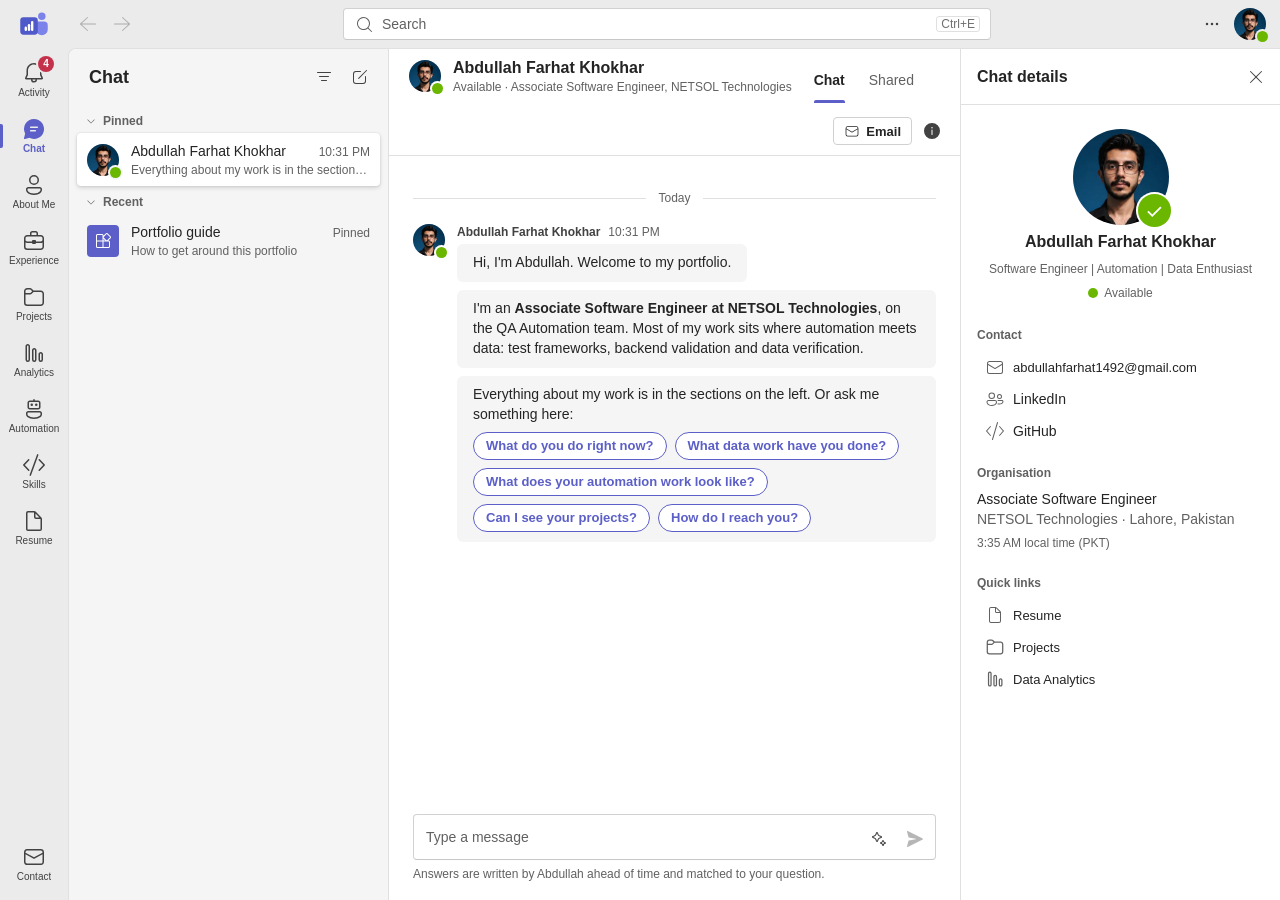
==== commit 6e2fdf90: "Text updates" ====
--- a/index.html
+++ b/index.html
@@ -1,8 +1,8 @@
 <!doctype html>
 <html lang="en"><head><meta charset="utf-8"><meta name="viewport" content="width=device-width, initial-scale=1, viewport-fit=cover">
-<title>Abdullah Farhat Khokhar | Workspace</title>
+<title>Abdullah Farhat Khokhar | Portfolio</title>
 <link rel="icon" href="assets/logo.svg" type="image/svg+xml">
-<meta name="description" content="Abdullah Farhat Khokhar: Software Engineer, QA Automation, Data & Analytics. Portfolio workspace.">
+<meta name="description" content="Abdullah Farhat Khokhar: Software Engineer, QA Automation, Data & Analytics. Portfolio.">
 <style>
 /* Layout: desktop collaboration client. 48px title bar, 68px app rail, 320px list pane, flexible conversation canvas, optional 320px details panel.
    Tokens follow the Teams light/dark ramps (brand #5B5FC7, neutral greys). */
@@ -497,7 +497,7 @@
 <svg xmlns="http://www.w3.org/2000/svg" style="display:none" aria-hidden="true"><symbol id="i-alert_24_filled" viewBox="0 0 24 24"><path d="M9.04 19h5.92a3 3 0 0 1-5.92 0M12 2a7.5 7.5 0 0 1 7.5 7.5v4l1.42 3.16a.95.95 0 0 1-.87 1.34H3.95a.95.95 0 0 1-.86-1.34L4.5 13.5V9.24A7.5 7.5 0 0 1 12 2"/></symbol><symbol id="i-alert_24_regular" viewBox="0 0 24 24"><path d="M12 2a7.5 7.5 0 0 1 7.5 7.25v4.35l1.38 3.15a1.25 1.25 0 0 1-1.15 1.75H15a3 3 0 0 1-6 .18v-.18H4.27a1.25 1.25 0 0 1-1.14-1.75L4.5 13.6V9.5C4.5 5.35 7.85 2 12 2m1.5 16.5h-3a1.5 1.5 0 0 0 3 .15zM12 3.5c-3.32 0-6 2.67-6 6v4.4L4.66 17h14.7L18 13.9V9.29a6 6 0 0 0-6-5.78"/></symbol><symbol id="i-apps_20_regular" viewBox="0 0 20 20"><path d="M4.5 17A1.5 1.5 0 0 1 3 15.65V4.5c0-.78.6-1.42 1.36-1.5H9c.78 0 1.42.6 1.5 1.36v.4l2.19-2.27a1.5 1.5 0 0 1 2-.14l.12.1 2.76 2.72c.55.55.6 1.42.11 2.02l-.1.11-2.31 2.2h.23c.78 0 1.42.6 1.5 1.36v4.64c0 .78-.6 1.42-1.36 1.5H4.5m5-6.5H4v5c0 .22.14.4.33.47l.08.02.09.01h5zm6 0h-5V16h5a.5.5 0 0 0 .5-.4V11a.5.5 0 0 0-.41-.5zm-5-2.79V9.5h1.79zM9 4.01H4.5a.5.5 0 0 0-.5.4v5.1h5.5v-5a.5.5 0 0 0-.33-.48l-.08-.02zm5.12-.84a.5.5 0 0 0-.64-.05l-.07.06-2.62 2.71a.5.5 0 0 0-.05.63l.06.07 2.61 2.62c.17.17.43.2.62.07l.08-.06 2.76-2.63a.5.5 0 0 0 .05-.64l-.05-.06z"/></symbol><symbol id="i-arrow_download_20_regular" viewBox="0 0 20 20"><path d="M15.5 17a.5.5 0 0 1 .09 1H4.5a.5.5 0 0 1-.09-1H15.5M10 2a.5.5 0 0 1 .5.41V14.3l3.64-3.65a.5.5 0 0 1 .64-.06l.07.06c.17.17.2.44.06.63l-.06.07-4.5 4.5a.5.5 0 0 1-.25.14L10 16a.5.5 0 0 1-.4-.2l-4.46-4.45a.5.5 0 0 1 .64-.76l.07.06 3.65 3.64V2.5c0-.27.22-.5.5-.5"/></symbol><symbol id="i-arrow_left_20_regular" viewBox="0 0 20 20"><path d="M9.16 16.87a.5.5 0 1 0 .67-.74L3.67 10.5H17.5a.5.5 0 0 0 0-1H3.67l6.16-5.63a.5.5 0 0 0-.67-.74L2.24 9.44a.75.75 0 0 0 0 1.11z"/></symbol><symbol id="i-arrow_reply_20_regular" viewBox="0 0 20 20"><path d="M7.35 3.65c.2.2.2.5 0 .7L3.71 8h6.79a7.5 7.5 0 0 1 7.5 7.5.5.5 0 0 1-1 0A6.5 6.5 0 0 0 10.5 9H3.7l3.65 3.65a.5.5 0 0 1-.7.7l-4.5-4.5a.5.5 0 0 1 0-.7l4.5-4.5c.2-.2.5-.2.7 0"/></symbol><symbol id="i-arrow_right_20_regular" viewBox="0 0 20 20"><path d="M10.84 3.13a.5.5 0 0 0-.68.74l6.17 5.63H2.5a.5.5 0 0 0 0 1h13.83l-6.17 5.63a.5.5 0 0 0 .68.74l6.91-6.32a.75.75 0 0 0 0-1.1z"/></symbol><symbol id="i-arrow_sync_20_regular" viewBox="0 0 20 20"><path d="M11.41 3.64a.5.5 0 0 0 0-.71L9.3.8a.5.5 0 0 0-.7.7l1 1a7.5 7.5 0 0 0-4.08 13.5.5.5 0 0 0 .6-.8A6.5 6.5 0 0 1 10.14 3.5L8.59 5.04a.5.5 0 0 0 .7.7zM8.6 16.36a.5.5 0 0 0 0 .71l2.12 2.12a.5.5 0 0 0 .7-.7l-1-1a7.5 7.5 0 0 0 4.07-13.5.5.5 0 1 0-.59.8q.37.28.7.61a6.5 6.5 0 0 1-4.73 11.1l1.55-1.55a.5.5 0 1 0-.7-.7z"/></symbol><symbol id="i-attach_20_regular" viewBox="0 0 20 20"><path d="m4.83 10.48 5.65-5.65a3 3 0 0 1 4.25 4.24L8 15.8a1.5 1.5 0 0 1-2.12-2.12l6-6.01a.5.5 0 1 0-.7-.71l-6 6.01a2.5 2.5 0 0 0 3.53 3.54l6.71-6.72a4 4 0 1 0-5.65-5.66L4.12 9.78a.5.5 0 0 0 .7.7"/></symbol><symbol id="i-bot_24_filled" viewBox="0 0 24 24"><path d="M17.75 14C19 14 20 15 20 16.25v.9c0 1.1-.47 2.14-1.3 2.85q-2.36 2-6.7 2t-6.7-2A3.8 3.8 0 0 1 4 17.16v-.91C4 15 5.01 14 6.25 14zM11.9 2h.1c.38 0 .7.28.74.65l.01.1v.75h3.5c1.24 0 2.25 1 2.25 2.25v4.5c0 1.25-1 2.25-2.25 2.25h-8.5c-1.24 0-2.25-1-2.25-2.25v-4.5c0-1.24 1-2.25 2.25-2.25h3.5v-.75c0-.38.28-.7.65-.74L12 2zM9.75 6.5a1.25 1.25 0 1 0 0 2.5 1.25 1.25 0 0 0 0-2.5m4.5 0a1.25 1.25 0 1 0 0 2.5 1.25 1.25 0 0 0 0-2.5"/></symbol><symbol id="i-bot_24_regular" viewBox="0 0 24 24"><path d="M17.75 14C19 14 20 15 20 16.25v.9c0 1.1-.47 2.14-1.3 2.85q-2.36 2-6.7 2t-6.7-2A3.8 3.8 0 0 1 4 17.16v-.91C4 15 5.01 14 6.25 14zm0 1.5H6.25a.75.75 0 0 0-.75.75v.9c0 .66.29 1.29.79 1.71Q8.17 20.5 12 20.5q3.83-.01 5.72-1.64c.5-.43.78-1.05.78-1.7v-.91a.75.75 0 0 0-.75-.75M11.9 2h.1c.38 0 .7.28.74.65l.01.1v.75h3.5c1.24 0 2.25 1 2.25 2.25v4.5c0 1.25-1 2.25-2.25 2.25h-8.5c-1.24 0-2.25-1-2.25-2.25v-4.5c0-1.24 1-2.25 2.25-2.25h3.5v-.75c0-.38.28-.7.65-.74L12 2zm4.35 3h-8.5a.75.75 0 0 0-.75.75v4.5c0 .42.34.75.75.75h8.5c.41 0 .75-.33.75-.75v-4.5a.75.75 0 0 0-.75-.75m-6.5 1.5a1.25 1.25 0 1 1 0 2.5 1.25 1.25 0 0 1 0-2.5m4.5 0a1.25 1.25 0 1 1 0 2.5 1.25 1.25 0 0 1 0-2.5"/></symbol><symbol id="i-briefcase_24_filled" viewBox="0 0 24 24"><path d="M22 17.75c0 1.8-1.46 3.25-3.25 3.25H5.25A3.25 3.25 0 0 1 2 17.75v-5.04c.85.8 2 1.29 3.25 1.29H10a1 1 0 0 0 1 1h2a1 1 0 0 0 1-1h4.75c1.26 0 2.4-.5 3.25-1.29zM13.75 2C14.99 2 16 3 16 4.25V6h2.92a3.25 3.25 0 0 1-.17 6.5H14V12a1 1 0 0 0-1-1h-2a1 1 0 0 0-1 1v.5H5.25a3.25 3.25 0 0 1 0-6.5H8V4.25C8 3.01 9 2 10.25 2zm-3.5 1.5a.75.75 0 0 0-.75.75V6h5V4.25a.75.75 0 0 0-.75-.75z"/></symbol><symbol id="i-briefcase_24_regular" viewBox="0 0 24 24"><path d="M13.75 2C14.99 2 16 3 16 4.25V6h2.75C20.55 6 22 7.46 22 9.25v8.5c0 1.8-1.46 3.25-3.25 3.25H5.25A3.25 3.25 0 0 1 2 17.75v-8.5C2 7.45 3.46 6 5.25 6H8V4.25C8 3.01 9 2 10.25 2zm6.75 11.49q-.76.5-1.75.51H14a1 1 0 0 1-1 1h-2a1 1 0 0 1-1-1H5.25q-.97-.02-1.75-.51v4.26c0 .97.78 1.75 1.75 1.75h13.5c.97 0 1.75-.78 1.75-1.75zM5.25 7.5c-.97 0-1.75.78-1.75 1.75v1.5c0 .97.78 1.75 1.75 1.75H10V12a1 1 0 0 1 1-1h2a1 1 0 0 1 1 1v.5h4.75c.97 0 1.75-.78 1.75-1.75v-1.5c0-.97-.78-1.75-1.75-1.75zm5-4a.75.75 0 0 0-.75.75V6h5V4.25a.75.75 0 0 0-.75-.75z"/></symbol><symbol id="i-building_20_regular" viewBox="0 0 20 20"><path d="M6.75 6.5a.75.75 0 1 0 0-1.5.75.75 0 0 0 0 1.5m.75 2.25a.75.75 0 1 1-1.5 0 .75.75 0 0 1 1.5 0m-.75 3.75a.75.75 0 1 0 0-1.5.75.75 0 0 0 0 1.5m3.75-6.75a.75.75 0 1 1-1.5 0 .75.75 0 0 1 1.5 0M9.75 9.5a.75.75 0 1 0 0-1.5.75.75 0 0 0 0 1.5m.75 2.25a.75.75 0 1 1-1.5 0 .75.75 0 0 1 1.5 0m2.25.75a.75.75 0 1 0 0-1.5.75.75 0 0 0 0 1.5M4.5 18a.5.5 0 0 1-.5-.5v-14C4 2.67 4.67 2 5.5 2h6c.83 0 1.5.67 1.5 1.5V8h1.5c.83 0 1.5.67 1.5 1.5v8a.5.5 0 0 1-.5.5zM5 3.5V17h2v-2.5c0-.28.22-.5.5-.5h5c.28 0 .5.22.5.5V17h2V9.5a.5.5 0 0 0-.5-.5h-2a.5.5 0 0 1-.5-.5v-5a.5.5 0 0 0-.5-.5h-6a.5.5 0 0 0-.5.5M12 15h-1.5v2H12zm-2.5 0H8v2h1.5z"/></symbol><symbol id="i-calendar_20_regular" viewBox="0 0 20 20"><path d="M7 11a1 1 0 1 0 0-2 1 1 0 0 0 0 2m1 2a1 1 0 1 1-2 0 1 1 0 0 1 2 0m2-2a1 1 0 1 0 0-2 1 1 0 0 0 0 2m1 2a1 1 0 1 1-2 0 1 1 0 0 1 2 0m2-2a1 1 0 1 0 0-2 1 1 0 0 0 0 2m4-5.5A2.5 2.5 0 0 0 14.5 3h-9A2.5 2.5 0 0 0 3 5.5v9A2.5 2.5 0 0 0 5.5 17h9a2.5 2.5 0 0 0 2.5-2.5zM4 7h12v7.5c0 .83-.67 1.5-1.5 1.5h-9A1.5 1.5 0 0 1 4 14.5zm1.5-3h9c.83 0 1.5.67 1.5 1.5V6H4v-.5C4 4.67 4.67 4 5.5 4"/></symbol><symbol id="i-call_20_regular" viewBox="0 0 20 20"><path d="m6.99 2.07-.72.21a3.5 3.5 0 0 0-2.45 2.86q-.44 3.1 1.96 7.25t5.3 5.33a3.5 3.5 0 0 0 3.7-.7l.55-.52a2 2 0 0 0 .25-2.62L14.22 12a1.5 1.5 0 0 0-1.65-.56l-2.05.63-.06.01c-.22.04-.74-.45-1.4-1.58-.67-1.18-.82-1.87-.63-2.04l1.05-.98a2.5 2.5 0 0 0 .57-2.85l-.66-1.47a2 2 0 0 0-2.4-1.1m1.49 1.5.66 1.47a1.5 1.5 0 0 1-.35 1.71l-1.04.98c-.67.63-.45 1.71.45 3.27.85 1.47 1.62 2.19 2.45 2.06l.12-.02 2.09-.64a.5.5 0 0 1 .55.19l1.36 1.88a1 1 0 0 1-.13 1.3l-.54.52a2.5 2.5 0 0 1-2.65.5q-2.55-1.01-4.8-4.9T4.81 5.28a2.5 2.5 0 0 1 1.75-2.04l.72-.22a1 1 0 0 1 1.2.55"/></symbol><symbol id="i-chat_24_filled" viewBox="0 0 24 24"><path d="M12 2a10 10 0 1 1-4.64 18.86l-4.3 1.12a.85.85 0 0 1-1.03-1.04l1.11-4.29A10 10 0 0 1 12 2m1.25 11h-4.6a.75.75 0 0 0 0 1.5h4.7a.75.75 0 0 0 0-1.5zm2-3.5h-6.6a.75.75 0 0 0 0 1.5h6.7a.75.75 0 0 0 0-1.5z"/></symbol><symbol id="i-chat_24_regular" viewBox="0 0 24 24"><path d="M12 2a10 10 0 1 1-4.59 18.89L3.6 21.96a1.25 1.25 0 0 1-1.54-1.54l1.06-3.83A10 10 0 0 1 12 2m0 1.5a8.5 8.5 0 0 0-7.43 12.64l.15.27-1.1 3.98 3.98-1.11.27.15A8.5 8.5 0 1 0 12 3.5M8.75 13h4.5a.75.75 0 0 1 .1 1.5h-4.6a.75.75 0 0 1-.1-1.5zh4.5zm0-3.5h6.5a.75.75 0 0 1 .1 1.5h-6.6a.75.75 0 0 1-.1-1.5zh6.5z"/></symbol><symbol id="i-checkmark_20_regular" viewBox="0 0 20 20"><path d="M3.37 10.17a.5.5 0 0 0-.74.66l4 4.5c.19.22.52.23.72.02l10.5-10.5a.5.5 0 0 0-.7-.7L7.02 14.27z"/></symbol><symbol id="i-checkmark_circle_20_filled" viewBox="0 0 20 20"><path d="M10 2a8 8 0 1 1 0 16 8 8 0 0 1 0-16m3.36 5.65a.5.5 0 0 0-.64-.06l-.07.06L9 11.3 7.35 9.65l-.07-.06a.5.5 0 0 0-.7.7l.07.07 2 2 .07.06c.17.11.4.11.56 0l.07-.06 4-4 .07-.08a.5.5 0 0 0-.06-.63"/></symbol><symbol id="i-chevron_down_20_regular" viewBox="0 0 20 20"><path d="M15.85 7.65c.2.2.2.5 0 .7l-5.46 5.49a.55.55 0 0 1-.78 0L4.15 8.35a.5.5 0 1 1 .7-.7L10 12.8l5.15-5.16c.2-.2.5-.2.7 0"/></symbol><symbol id="i-chevron_left_20_regular" viewBox="0 0 20 20"><path d="M12.35 15.85a.5.5 0 0 1-.7 0L6.16 10.4a.55.55 0 0 1 0-.78l5.49-5.46a.5.5 0 1 1 .7.7L7.2 10l5.16 5.15c.2.2.2.5 0 .7"/></symbol><symbol id="i-chevron_right_20_regular" viewBox="0 0 20 20"><path d="M7.65 4.15c.2-.2.5-.2.7 0l5.49 5.46c.21.22.21.57 0 .78l-5.49 5.47a.5.5 0 0 1-.7-.71L12.8 10 7.65 4.85a.5.5 0 0 1 0-.7"/></symbol><symbol id="i-code_20_regular" viewBox="0 0 20 20"><path d="M12.64 1.02a.5.5 0 0 1 .34.62l-5 17a.5.5 0 0 1-.96-.28l5-17a.5.5 0 0 1 .62-.34M5.13 5.17a.5.5 0 0 1 .74.66L2.17 10l3.7 4.17a.5.5 0 0 1-.74.66l-4-4.5a.5.5 0 0 1 0-.66zm9.04-.04a.5.5 0 0 1 .7.04l4 4.5a.5.5 0 0 1 0 .66l-4 4.5a.5.5 0 0 1-.74-.66l3.7-4.17-3.7-4.17a.5.5 0 0 1 .04-.7"/></symbol><symbol id="i-code_24_filled" viewBox="0 0 24 24"><path d="M14.04 1.71a1 1 0 0 1 1.92.58l-6 20a1 1 0 0 1-1.92-.58zM6.3 6.3a1 1 0 0 1 1.42 1.42L3.4 12l4.3 4.3a1 1 0 0 1-1.42 1.4l-5-5a1 1 0 0 1 0-1.4zm10 0a1 1 0 0 1 1.42 0l5 5a1 1 0 0 1 0 1.42l-5 5a1 1 0 0 1-1.42-1.42L20.6 12l-4.3-4.3a1 1 0 0 1 0-1.4"/></symbol><symbol id="i-code_24_regular" viewBox="0 0 24 24"><path d="M15.05 1.5a.75.75 0 0 1 1.4.5l-7.5 20.5a.75.75 0 0 1-1.4-.5zM6.2 6.22a.75.75 0 0 1 1.08 1.04L2.8 12l4.5 4.73a.75.75 0 0 1-1.08 1.04l-5-5.25a.75.75 0 0 1 0-1.04zm10.52-.02a.75.75 0 0 1 1.06.02l5 5.25c.28.3.28.75 0 1.04l-5 5.25a.75.75 0 0 1-1.08-1.04L21.2 12l-4.5-4.73a.75.75 0 0 1 .02-1.06"/></symbol><symbol id="i-compose_20_regular" viewBox="0 0 20 20"><path d="M10.5 4a.5.5 0 0 1 0 1H6a2 2 0 0 0-2 2v7c0 1.1.9 2 2 2h7a2 2 0 0 0 2-2V9.5a.5.5 0 1 1 1 0V14a3 3 0 0 1-3 3H6a3 3 0 0 1-3-3V7a3 3 0 0 1 3-3zm5.65-.85a.5.5 0 1 1 .7.7l-7.79 7.8L8 12l.35-1.06z"/></symbol><symbol id="i-copy_20_regular" viewBox="0 0 20 20"><path d="M7 7H5a2 2 0 0 0-2 2v6c0 1.1.9 2 2 2h4a2 2 0 0 0 2-2h1a3 3 0 0 1-3 3H5a3 3 0 0 1-3-3V9a3 3 0 0 1 3-3h2zm8-5a3 3 0 0 1 3 3v6a3 3 0 0 1-3 3h-4a3 3 0 0 1-3-3V5a3 3 0 0 1 3-3zm-4 1a2 2 0 0 0-2 2v6c0 1.1.9 2 2 2h4a2 2 0 0 0 2-2V5a2 2 0 0 0-2-2z"/></symbol><symbol id="i-data_bar_vertical_24_filled" viewBox="0 0 24 24"><path d="M5.75 3C6.99 3 8 4 8 5.25v13.5a2.25 2.25 0 1 1-4.5 0V5.25C3.5 4 4.5 3 5.75 3m6.5 4c1.24 0 2.25 1 2.25 2.25v9.5a2.25 2.25 0 1 1-4.5 0v-9.5C10 8 11 7 12.25 7m6.5 4c1.24 0 2.25 1 2.25 2.25v5.5a2.25 2.25 0 1 1-4.5 0v-5.5c0-1.24 1-2.25 2.25-2.25"/></symbol><symbol id="i-data_bar_vertical_24_regular" viewBox="0 0 24 24"><path d="M5.75 3C6.99 3 8 4 8 5.25v13.5a2.25 2.25 0 1 1-4.5 0V5.25C3.5 4 4.5 3 5.75 3m6.5 4c1.24 0 2.25 1 2.25 2.25v9.5a2.25 2.25 0 1 1-4.5 0v-9.5C10 8 11 7 12.25 7m6.5 4c1.24 0 2.25 1 2.25 2.25v5.5a2.25 2.25 0 1 1-4.5 0v-5.5c0-1.24 1-2.25 2.25-2.25m-13-6.5a.75.75 0 0 0-.75.75v13.5a.75.75 0 0 0 1.5 0V5.25a.75.75 0 0 0-.75-.75m6.5 4a.75.75 0 0 0-.75.75v9.5a.75.75 0 0 0 1.5 0v-9.5a.75.75 0 0 0-.75-.75m6.5 4a.75.75 0 0 0-.75.75v5.5a.75.75 0 0 0 1.5 0v-5.5a.75.75 0 0 0-.75-.75"/></symbol><symbol id="i-database_20_regular" viewBox="0 0 20 20"><path d="M4 5c0-1 .88-1.76 1.9-2.22C6.98 2.28 8.43 2 10 2s3.02.29 4.1.78C15.12 3.24 16 3.99 16 5v10c0 1-.88 1.76-1.9 2.22-1.08.5-2.53.78-4.1.78s-3.02-.29-4.1-.78C4.88 16.76 4 16.01 4 15zm1 0c0 .37.36.88 1.32 1.31.91.42 2.22.69 3.68.69s2.77-.27 3.68-.69C14.64 5.88 15 5.37 15 5s-.36-.88-1.32-1.31A9 9 0 0 0 10 3c-1.46 0-2.77.27-3.68.69C5.36 4.12 5 4.63 5 5m10 1.7q-.41.3-.9.52c-1.08.5-2.53.78-4.1.78s-3.02-.29-4.1-.78A5 5 0 0 1 5 6.7V15c0 .37.36.88 1.32 1.31.91.42 2.22.69 3.68.69s2.77-.27 3.68-.69c.96-.43 1.32-.94 1.32-1.31z"/></symbol><symbol id="i-dismiss_20_regular" viewBox="0 0 20 20"><path d="m4.09 4.22.06-.07a.5.5 0 0 1 .63-.06l.07.06L10 9.29l5.15-5.14a.5.5 0 0 1 .63-.06l.07.06c.18.17.2.44.06.63l-.06.07L10.71 10l5.14 5.15c.18.17.2.44.06.63l-.06.07a.5.5 0 0 1-.63.06l-.07-.06L10 10.71l-5.15 5.14a.5.5 0 0 1-.63.06l-.07-.06a.5.5 0 0 1-.06-.63l.06-.07L9.29 10 4.15 4.85a.5.5 0 0 1-.06-.63l.06-.07z"/></symbol><symbol id="i-dismiss_circle_20_filled" viewBox="0 0 20 20"><path d="M10 2a8 8 0 1 1 0 16 8 8 0 0 1 0-16M7.8 7.11a.5.5 0 0 0-.63.06l-.06.07a.5.5 0 0 0 .06.64L9.3 10l-2.12 2.12-.06.07a.5.5 0 0 0 .06.64l.07.06c.2.13.47.11.64-.06L10 10.7l2.12 2.12.07.06c.2.13.46.11.64-.06l.06-.07a.5.5 0 0 0-.06-.64L10.7 10l2.12-2.12.06-.07a.5.5 0 0 0-.06-.64l-.07-.06a.5.5 0 0 0-.64.06L10 9.3 7.88 7.17z"/></symbol><symbol id="i-document_20_regular" viewBox="0 0 20 20"><path d="M6 2a2 2 0 0 0-2 2v12c0 1.1.9 2 2 2h8a2 2 0 0 0 2-2V7.41c0-.4-.16-.78-.44-1.06l-3.91-3.91A1.5 1.5 0 0 0 10.59 2zM5 4a1 1 0 0 1 1-1h4v3.5c0 .83.67 1.5 1.5 1.5H15v8a1 1 0 0 1-1 1H6a1 1 0 0 1-1-1zm9.8 3h-3.3a.5.5 0 0 1-.5-.5V3.2z"/></symbol><symbol id="i-document_24_filled" viewBox="0 0 24 24"><path d="M12 2v6c0 1.1.9 2 2 2h6v10a2 2 0 0 1-2 2H6a2 2 0 0 1-2-2V4c0-1.1.9-2 2-2zm1.5.5V8c0 .28.22.5.5.5h5.5z"/></symbol><symbol id="i-document_24_regular" viewBox="0 0 24 24"><path d="M6 2a2 2 0 0 0-2 2v16c0 1.1.9 2 2 2h12a2 2 0 0 0 2-2V9.83a2 2 0 0 0-.59-1.42L13.6 2.6A2 2 0 0 0 12.17 2zm-.5 2c0-.28.22-.5.5-.5h6V8c0 1.1.9 2 2 2h4.5v10a.5.5 0 0 1-.5.5H6a.5.5 0 0 1-.5-.5zm11.88 4.5H14a.5.5 0 0 1-.5-.5V4.62z"/></symbol><symbol id="i-emoji_20_regular" viewBox="0 0 20 20"><path d="M18 10a8 8 0 1 0-16 0 8 8 0 0 0 16 0M3 10a7 7 0 1 1 14 0 7 7 0 0 1-14 0m10.5-1.5a1 1 0 1 0-2 0 1 1 0 0 0 2 0m-5 0a1 1 0 1 0-2 0 1 1 0 0 0 2 0m-1.61 4.01a.5.5 0 1 0-.78.63 5 5 0 0 0 7.78 0 .5.5 0 1 0-.78-.63 4 4 0 0 1-6.22 0"/></symbol><symbol id="i-filter_20_regular" viewBox="0 0 20 20"><path d="M7.5 13h5a.5.5 0 0 1 .09 1H7.5a.5.5 0 0 1-.09-1zh5zm-2-4h9a.5.5 0 0 1 .09 1H5.5a.5.5 0 0 1-.09-1zh9zm-2-4h13a.5.5 0 0 1 .09 1H3.5a.5.5 0 0 1-.09-1zh13z"/></symbol><symbol id="i-folder_24_filled" viewBox="0 0 24 24"><path d="M2 8V6.25C2 4.45 3.46 3 5.25 3h2.88c.6 0 1.17.24 1.59.66l1.53 1.53-2.6 2.59a.8.8 0 0 1-.52.22zm0 1.5v8.25C2 19.55 3.46 21 5.25 21h13.5c1.8 0 3.25-1.46 3.25-3.25v-9c0-1.8-1.46-3.25-3.25-3.25h-5.69L9.72 8.84c-.42.42-1 .66-1.6.66z"/></symbol><symbol id="i-folder_24_regular" viewBox="0 0 24 24"><path d="M3.5 6.25V8h4.63q.31 0 .53-.22l1.53-1.53-1.53-1.53a.8.8 0 0 0-.53-.22H5.25c-.97 0-1.75.78-1.75 1.75m-1.5 0C2 4.45 3.46 3 5.25 3h2.88c.6 0 1.17.24 1.59.66l1.84 1.84h7.19c1.8 0 3.25 1.46 3.25 3.25v9c0 1.8-1.46 3.25-3.25 3.25H5.25A3.25 3.25 0 0 1 2 17.75zM3.5 9.5v8.25c0 .97.78 1.75 1.75 1.75h13.5c.97 0 1.75-.78 1.75-1.75v-9c0-.97-.78-1.75-1.75-1.75h-7.19L9.72 8.84c-.42.42-1 .66-1.6.66z"/></symbol><symbol id="i-globe_20_regular" viewBox="0 0 20 20"><path d="M10 18a8 8 0 1 0 0-16 8 8 0 0 0 0 16m0-15c.66 0 1.4.59 2.02 1.9q.33.71.56 1.6H7.42q.23-.89.56-1.6C8.59 3.6 9.34 3 10 3M7.07 4.49q-.4.9-.68 2.01H3.94A7 7 0 0 1 7.7 3.38q-.36.5-.64 1.1M6.2 7.5a16 16 0 0 0 0 5H3.46a7 7 0 0 1 0-5zm.2 6q.26 1.12.68 2.01.28.61.64 1.1a7 7 0 0 1-3.77-3.11zm1.03 0h5.16a9 9 0 0 1-.56 1.6C11.41 16.4 10.66 17 10 17s-1.4-.59-2.02-1.9q-.33-.71-.56-1.6m5.37-1H7.21a15 15 0 0 1 0-5h5.58a15 15 0 0 1 0 5m.82 1h2.45a7 7 0 0 1-3.77 3.12q.36-.5.64-1.1.4-.9.68-2.02m2.93-1h-2.73a16 16 0 0 0 0-5h2.73a7 7 0 0 1 0 5m-4.25-9.12a7 7 0 0 1 3.77 3.12h-2.45a11 11 0 0 0-.68-2.01q-.28-.61-.64-1.1"/></symbol><symbol id="i-grid_dots_24_regular" viewBox="0 0 24 24"><path d="M12 17.5a1.5 1.5 0 1 1 0 3 1.5 1.5 0 0 1 0-3m7 0a1.5 1.5 0 1 1 0 3 1.5 1.5 0 0 1 0-3m-14 0a1.5 1.5 0 1 1 0 3 1.5 1.5 0 0 1 0-3m7-7a1.5 1.5 0 1 1 0 3 1.5 1.5 0 0 1 0-3m7 0a1.5 1.5 0 1 1 0 3 1.5 1.5 0 0 1 0-3m-14 0a1.5 1.5 0 1 1 0 3 1.5 1.5 0 0 1 0-3m7-7a1.5 1.5 0 1 1 0 3 1.5 1.5 0 0 1 0-3m7 0a1.5 1.5 0 1 1 0 3 1.5 1.5 0 0 1 0-3m-14 0a1.5 1.5 0 1 1 0 3 1.5 1.5 0 0 1 0-3"/></symbol><symbol id="i-hat_graduation_20_regular" viewBox="0 0 20 20"><path d="M8.5 3.4a3 3 0 0 1 3 0l7.25 4.17a.5.5 0 0 1 0 .86L16 10.01v4.49a.5.5 0 0 1-.15.35v.01l-.03.03-.38.32A9.1 9.1 0 0 1 10 17a9 9 0 0 1-5.74-2.05l-.08-.07a.5.5 0 0 1-.18-.4v-4.48L2 8.86v4.64a.5.5 0 0 1-1 0V8q.01-.3.26-.44zm3 9.2a3 3 0 0 1-3 0L5 10.59v3.69l.17.14q.34.27 1 .64A8 8 0 0 0 10 16a8 8 0 0 0 5-1.72v-3.7zM11 4.27a2 2 0 0 0-2 0L2.5 8 9 11.73a2 2 0 0 0 2 0L17.5 8z"/></symbol><symbol id="i-image_20_regular" viewBox="0 0 20 20"><path d="M14 7.5a1.5 1.5 0 1 1-3 0 1.5 1.5 0 0 1 3 0m-1 0a.5.5 0 1 0-1 0 .5.5 0 0 0 1 0M3 6a3 3 0 0 1 3-3h8a3 3 0 0 1 3 3v8a3 3 0 0 1-3 3H6a3 3 0 0 1-3-3zm3-2a2 2 0 0 0-2 2v8q0 .56.28 1.02l4.67-4.59a1.5 1.5 0 0 1 2.1 0l4.67 4.59Q16 14.56 16 14V6a2 2 0 0 0-2-2zm0 12h8a2 2 0 0 0 1.01-.27l-4.66-4.58a.5.5 0 0 0-.7 0l-4.66 4.58A2 2 0 0 0 6 16"/></symbol><symbol id="i-info_20_filled" viewBox="0 0 20 20"><path d="M18 10a8 8 0 1 0-16 0 8 8 0 0 0 16 0M9.5 8.91a.5.5 0 0 1 1 0v4.69a.5.5 0 0 1-1 0V8.9m-.25-2.16a.75.75 0 1 1 1.5 0 .75.75 0 0 1-1.5 0"/></symbol><symbol id="i-info_20_regular" viewBox="0 0 20 20"><path d="M10.5 8.91a.5.5 0 0 0-1 .09v4.6a.5.5 0 0 0 1-.1V8.91m.3-2.16a.75.75 0 1 0-1.5 0 .75.75 0 0 0 1.5 0M18 10a8 8 0 1 0-16 0 8 8 0 0 0 16 0M3 10a7 7 0 1 1 14 0 7 7 0 0 1-14 0"/></symbol><symbol id="i-keyboard_20_regular" viewBox="0 0 20 20"><path d="M5 12.5c0-.28.22-.5.5-.5h9a.5.5 0 0 1 0 1h-9a.5.5 0 0 1-.5-.5M11.5 8a.75.75 0 1 0 0-1.5.75.75 0 0 0 0 1.5m3.75-.75a.75.75 0 1 1-1.5 0 .75.75 0 0 1 1.5 0M5.5 8a.75.75 0 1 0 0-1.5.75.75 0 0 0 0 1.5m2.25 1.75a.75.75 0 1 1-1.5 0 .75.75 0 0 1 1.5 0m2.25.75A.75.75 0 1 0 10 9a.75.75 0 0 0 0 1.5m3.76-.75a.75.75 0 1 1-1.5 0 .75.75 0 0 1 1.5 0M8.5 8a.75.75 0 1 0 0-1.5.75.75 0 0 0 0 1.5M2 5.5C2 4.67 2.67 4 3.5 4h13c.83 0 1.5.67 1.5 1.5v8c0 .83-.67 1.5-1.5 1.5h-13A1.5 1.5 0 0 1 2 13.5zM3.5 5a.5.5 0 0 0-.5.5v8c0 .28.22.5.5.5h13a.5.5 0 0 0 .5-.5v-8a.5.5 0 0 0-.5-.5z"/></symbol><symbol id="i-link_20_regular" viewBox="0 0 20 20"><path d="M8 6a.5.5 0 0 1 .09 1H6a3 3 0 0 0-.2 6H8a.5.5 0 0 1 .09 1H6a4 4 0 0 1-.22-8H8m6 0a4 4 0 0 1 .22 8H12a.5.5 0 0 1-.09-1H14a3 3 0 0 0 .2-6H12a.5.5 0 0 1-.09-1H14M6 9.5h8a.5.5 0 0 1 .09 1H6a.5.5 0 0 1-.09-1zh8z"/></symbol><symbol id="i-location_20_regular" viewBox="0 0 20 20"><path d="M5.05 4.05a7 7 0 1 1 9.9 9.9l-1.13 1.12-2.43 2.37a2 2 0 0 1-2.64.12l-.14-.12-2.04-1.99-1.52-1.5a7 7 0 0 1 0-9.9m9.2.7a6 6 0 0 0-8.67 8.32l.17.18.58.57 2.98 2.9.09.08a1 1 0 0 0 1.2 0l.1-.08 2.22-2.17 1.32-1.3.18-.18a6 6 0 0 0-.18-8.31M10 6.26a2.75 2.75 0 1 1 0 5.5 2.75 2.75 0 0 1 0-5.5m0 1a1.75 1.75 0 1 0 0 3.5 1.75 1.75 0 0 0 0-3.5"/></symbol><symbol id="i-mail_20_regular" viewBox="0 0 20 20"><path d="M15.5 4A2.5 2.5 0 0 1 18 6.5v8a2.5 2.5 0 0 1-2.5 2.5h-11A2.5 2.5 0 0 1 2 14.5v-8A2.5 2.5 0 0 1 4.5 4zM17 7.96l-6.75 3.97a.5.5 0 0 1-.42.04l-.08-.04L3 7.96v6.54c0 .83.67 1.5 1.5 1.5h11c.83 0 1.5-.67 1.5-1.5zM15.5 5h-11C3.67 5 3 5.67 3 6.5v.3l7 4.12 7-4.12v-.3c0-.83-.67-1.5-1.5-1.5"/></symbol><symbol id="i-mail_24_filled" viewBox="0 0 24 24"><path d="M22 8.6v8.15a3.25 3.25 0 0 1-3.07 3.24l-.18.01H5.25a3.25 3.25 0 0 1-3.24-3.07L2 16.75V8.61l9.65 5.05c.22.12.48.12.7 0zM5.25 4h13.5a3.25 3.25 0 0 1 3.23 2.92L12 12.15 2.02 6.92a3.25 3.25 0 0 1 3.04-2.91zh13.5z"/></symbol><symbol id="i-mail_24_regular" viewBox="0 0 24 24"><path d="M5.25 4h13.5a3.25 3.25 0 0 1 3.24 3.07l.01.18v9.5a3.25 3.25 0 0 1-3.07 3.24l-.18.01H5.25a3.25 3.25 0 0 1-3.24-3.07L2 16.75v-9.5a3.25 3.25 0 0 1 3.07-3.24zh13.5zM20.5 9.37l-8.15 4.3q-.3.14-.6.04l-.1-.05L3.5 9.37v7.38c0 .92.7 1.67 1.6 1.74l.15.01h13.5c.92 0 1.67-.7 1.74-1.6l.01-.15zM18.75 5.5H5.25c-.92 0-1.67.7-1.74 1.6l-.01.15v.43l8.5 4.47 8.5-4.47v-.43c0-.92-.7-1.67-1.6-1.74z"/></symbol><symbol id="i-more_horizontal_20_regular" viewBox="0 0 20 20"><path d="M6.25 10a1.25 1.25 0 1 1-2.5 0 1.25 1.25 0 0 1 2.5 0m5 0a1.25 1.25 0 1 1-2.5 0 1.25 1.25 0 0 1 2.5 0M15 11.25a1.25 1.25 0 1 0 0-2.5 1.25 1.25 0 0 0 0 2.5"/></symbol><symbol id="i-more_horizontal_24_regular" viewBox="0 0 24 24"><path d="M7.75 12a1.75 1.75 0 1 1-3.5 0 1.75 1.75 0 0 1 3.5 0m6 0a1.75 1.75 0 1 1-3.5 0 1.75 1.75 0 0 1 3.5 0M18 13.75a1.75 1.75 0 1 0 0-3.5 1.75 1.75 0 0 0 0 3.5"/></symbol><symbol id="i-more_vertical_20_regular" viewBox="0 0 20 20"><path d="M10 6a1.25 1.25 0 1 1 0-2.5A1.25 1.25 0 0 1 10 6m0 5.25a1.25 1.25 0 1 1 0-2.5 1.25 1.25 0 0 1 0 2.5m-1.25 4a1.25 1.25 0 1 0 2.5 0 1.25 1.25 0 0 0-2.5 0"/></symbol><symbol id="i-navigation_20_regular" viewBox="0 0 20 20"><path d="M2 4.5c0-.28.22-.5.5-.5h15a.5.5 0 0 1 0 1h-15a.5.5 0 0 1-.5-.5m0 5c0-.28.22-.5.5-.5h15a.5.5 0 0 1 0 1h-15a.5.5 0 0 1-.5-.5m.5 4.5a.5.5 0 0 0 0 1h15a.5.5 0 0 0 0-1z"/></symbol><symbol id="i-open_20_regular" viewBox="0 0 20 20"><path d="M6 4a2 2 0 0 0-2 2v8c0 1.1.9 2 2 2h8a2 2 0 0 0 2-2v-2.5a.5.5 0 0 1 1 0V14a3 3 0 0 1-3 3H6a3 3 0 0 1-3-3V6a3 3 0 0 1 3-3h2.5a.5.5 0 0 1 0 1zm5-.5c0-.28.22-.5.5-.5h5c.28 0 .5.22.5.5v5a.5.5 0 0 1-1 0V4.7l-4.15 4.15a.5.5 0 0 1-.7-.7L15.29 4H11.5a.5.5 0 0 1-.5-.5"/></symbol><symbol id="i-panel_right_20_regular" viewBox="0 0 20 20"><path d="M18 6a3 3 0 0 0-3-3H5a3 3 0 0 0-3 3v7a3 3 0 0 0 3 3h10a3 3 0 0 0 3-3zm-6.5-2v11H5a2 2 0 0 1-2-2V6c0-1.1.9-2 2-2zm1 0H15a2 2 0 0 1 2 2v7a2 2 0 0 1-2 2h-2.5z"/></symbol><symbol id="i-people_20_regular" viewBox="0 0 20 20"><path d="M4.5 6.75a2.25 2.25 0 1 1 4.5 0 2.25 2.25 0 0 1-4.5 0M6.75 3.5a3.25 3.25 0 1 0 0 6.5 3.25 3.25 0 0 0 0-6.5m5.69 11.65q.79.33 2.06.35c1.88 0 2.92-.67 3.47-1.43a3 3 0 0 0 .53-1.5v-.07c0-.83-.67-1.5-1.5-1.5h-4.63q.36.44.53 1H17c.28 0 .5.22.5.5v.1l-.04.22q-.05.29-.3.66c-.33.46-1.04 1.02-2.66 1.02q-1.08-.01-1.69-.28-.12.43-.37.93M1.5 13c0-1.1.9-2 2-2H10a2 2 0 0 1 2 2v.08l-.01.18q-.01.17-.08.45c-.08.37-.25.86-.6 1.36-.7 1.01-2.05 1.93-4.56 1.93s-3.87-.92-4.57-1.93a4 4 0 0 1-.68-1.99V13m1 .06v.1l.06.33c.07.27.2.64.45 1C3.49 15.2 4.5 16 6.75 16s3.26-.8 3.74-1.5a3 3 0 0 0 .5-1.42l.01-.02V13a1 1 0 0 0-1-1H3.5a1 1 0 0 0-1 1zM13 7.5a1.5 1.5 0 1 1 3 0 1.5 1.5 0 0 1-3 0M14.5 5a2.5 2.5 0 1 0 0 5 2.5 2.5 0 0 0 0-5"/></symbol><symbol id="i-person_20_regular" viewBox="0 0 20 20"><path d="M10 2a4 4 0 1 0 0 8 4 4 0 0 0 0-8M7 6a3 3 0 1 1 6 0 3 3 0 0 1-6 0m-2 5a2 2 0 0 0-2 2c0 1.7.83 2.97 2.13 3.8A9 9 0 0 0 10 18c1.85 0 3.58-.39 4.87-1.2A4.4 4.4 0 0 0 17 13a2 2 0 0 0-2-2zm-1 2a1 1 0 0 1 1-1h10a1 1 0 0 1 1 1c0 1.3-.62 2.28-1.67 2.95A8 8 0 0 1 10 17a8 8 0 0 1-4.33-1.05A3.4 3.4 0 0 1 4 13"/></symbol><symbol id="i-person_24_filled" viewBox="0 0 24 24"><path d="M17.75 14C19 14 20 15 20 16.25v.92q-.01.88-.5 1.6Q17.13 22 12 22q-5.15 0-7.49-3.24a2.8 2.8 0 0 1-.5-1.6v-.91C4 15 5 14 6.24 14zM12 2a5 5 0 1 1 0 10 5 5 0 0 1 0-10"/></symbol><symbol id="i-person_24_regular" viewBox="0 0 24 24"><path d="M17.75 14C19 14 20 15 20 16.25v.57c0 .9-.32 1.76-.9 2.44Q16.74 22.01 12 22q-4.74.01-7.1-2.74a3.8 3.8 0 0 1-.9-2.43v-.58C4 15 5.01 14 6.25 14zm0 1.5H6.25a.75.75 0 0 0-.75.75v.58c0 .53.2 1.05.54 1.46C7.3 19.76 9.26 20.5 12 20.5q4.09 0 5.96-2.21c.35-.41.54-.93.54-1.47v-.57a.75.75 0 0 0-.75-.75M12 2a5 5 0 1 1 0 10 5 5 0 0 1 0-10m0 1.5a3.5 3.5 0 1 0 0 7 3.5 3.5 0 0 0 0-7"/></symbol><symbol id="i-pin_20_regular" viewBox="0 0 20 20"><path d="M10.12 3.14a2 2 0 0 1 3.2-.52l4.06 4.05a2 2 0 0 1-.52 3.2l-3.46 1.74a1.5 1.5 0 0 0-.72.78L11.25 16a1 1 0 0 1-1.64.33L7 13.7 3.7 17H3v-.7L6.3 13l-2.62-2.61a1 1 0 0 1 .34-1.64L7.6 7.32q.52-.23.78-.72zm2.5.18a1 1 0 0 0-1.6.26L9.29 7.04a2.5 2.5 0 0 1-1.31 1.2L4.39 9.69l5.93 5.93 1.43-3.59a2.5 2.5 0 0 1 1.2-1.3l3.47-1.74a1 1 0 0 0 .25-1.6z"/></symbol><symbol id="i-play_20_filled" viewBox="0 0 20 20"><path d="M17.22 8.68a1.5 1.5 0 0 1 0 2.63l-10 5.5A1.5 1.5 0 0 1 5 15.5v-11A1.5 1.5 0 0 1 7.22 3.2z"/></symbol><symbol id="i-search_20_regular" viewBox="0 0 20 20"><path d="M13.73 14.44a6.5 6.5 0 1 1 .7-.7l3.42 3.4a.5.5 0 0 1-.63.77l-.07-.06zm-.71-.71A5.5 5.5 0 0 0 15 9.5a5.5 5.5 0 1 0-1.98 4.23"/></symbol><symbol id="i-send_20_filled" viewBox="0 0 20 20"><path d="M2.72 2.05a.5.5 0 0 0-.7.58l1.5 5.62q.09.3.4.36l6.85 1.14c.28.05.28.45 0 .5l-6.85 1.14a.5.5 0 0 0-.4.36l-1.5 5.62a.5.5 0 0 0 .7.58l15-7.5a.5.5 0 0 0 0-.9z"/></symbol><symbol id="i-send_20_regular" viewBox="0 0 20 20"><path d="M2.18 2.11a.5.5 0 0 1 .54-.06l15 7.5a.5.5 0 0 1 0 .9l-15 7.5a.5.5 0 0 1-.7-.58L3.98 10 2.02 2.63a.5.5 0 0 1 .16-.52m2.7 8.39-1.61 6.06L16.38 10 3.27 3.44 4.88 9.5h6.62a.5.5 0 1 1 0 1z"/></symbol><symbol id="i-settings_20_regular" viewBox="0 0 20 20"><path d="M1.91 7.38A8.5 8.5 0 0 1 3.7 4.3a.5.5 0 0 1 .54-.13l1.92.68a1 1 0 0 0 1.32-.76l.36-2a.5.5 0 0 1 .4-.4 9 9 0 0 1 3.55 0q.32.08.38.4l.37 2a1 1 0 0 0 1.32.76l1.92-.68a.5.5 0 0 1 .54.13 8.5 8.5 0 0 1 1.78 3.08q.08.31-.15.54l-1.56 1.32a1 1 0 0 0 0 1.52l1.56 1.32a.5.5 0 0 1 .15.54 8.5 8.5 0 0 1-1.78 3.08.5.5 0 0 1-.54.13l-1.92-.68a1 1 0 0 0-1.32.76l-.37 2a.5.5 0 0 1-.38.4 8.5 8.5 0 0 1-3.56 0 .5.5 0 0 1-.39-.4l-.36-2a1 1 0 0 0-1.32-.76l-1.92.68a.5.5 0 0 1-.54-.13 8.5 8.5 0 0 1-1.78-3.08.5.5 0 0 1 .15-.54l1.56-1.32a1 1 0 0 0 0-1.52L2.06 7.92a.5.5 0 0 1-.15-.54m1.06 0 1.3 1.1a2 2 0 0 1 0 3.04l-1.3 1.1q.45 1.19 1.25 2.16l1.6-.58a2 2 0 0 1 2.63 1.53l.3 1.67a8 8 0 0 0 2.5 0l.3-1.67a2 2 0 0 1 2.64-1.53l1.6.58a8 8 0 0 0 1.24-2.16l-1.3-1.1a2 2 0 0 1 0-3.04l1.3-1.1a8 8 0 0 0-1.25-2.16l-1.6.58a2 2 0 0 1-2.63-1.53l-.3-1.67a8 8 0 0 0-2.5 0l-.3 1.67A2 2 0 0 1 5.81 5.8l-1.6-.58a8 8 0 0 0-1.24 2.16M7.5 10a2.5 2.5 0 1 1 5 0 2.5 2.5 0 0 1-5 0m1 0a1.5 1.5 0 1 0 3 0 1.5 1.5 0 0 0-3 0"/></symbol><symbol id="i-sparkle_20_regular" viewBox="0 0 20 20"><path d="M7.4 12.8a1.04 1.04 0 0 0 1.59-.51l.45-1.37a2.3 2.3 0 0 1 1.47-1.48l1.4-.45A1.04 1.04 0 0 0 12.25 7l-1.37-.45A2.3 2.3 0 0 1 9.4 5.08L8.95 3.7a1 1 0 0 0-.82-.68 1.04 1.04 0 0 0-1.15.7l-.46 1.4a2.3 2.3 0 0 1-1.44 1.45L3.7 7a1.04 1.04 0 0 0 .02 1.97l1.37.45a2.3 2.3 0 0 1 1.48 1.48l.46 1.4q.1.3.38.5m.08-7.4.53-1.38.44 1.37a3.3 3.3 0 0 0 2.12 2.12l1.4.53-1.38.45a3.3 3.3 0 0 0-2.11 2.11l-.53 1.38-.45-1.38a3.3 3.3 0 0 0-2.1-2.12L4 7.96 5.4 7.5a3.4 3.4 0 0 0 2.08-2.12m6.06 11.45a.8.8 0 0 0 1.22-.4l.25-.76a1.1 1.1 0 0 1 .68-.68l.77-.25a.8.8 0 0 0-.02-1.52l-.77-.25a1.1 1.1 0 0 1-.68-.68l-.25-.77a.8.8 0 0 0-1.52.01l-.24.76a1.1 1.1 0 0 1-.67.68l-.77.25a.8.8 0 0 0 0 1.52l.77.25a1.1 1.1 0 0 1 .68.68l.25.77q.09.25.3.4m-.92-2.8-.18-.05.19-.06a2.1 2.1 0 0 0 1.3-1.32l.06-.18.05.18a2 2 0 0 0 1.32 1.32l.2.06-.18.06a2 2 0 0 0-1.32 1.32l-.06.18-.06-.18a2 2 0 0 0-1.32-1.32"/></symbol><symbol id="i-status_20_regular" viewBox="0 0 20 20"><path d="M17.35 2.65a2.6 2.6 0 0 0-3.7 0l-5.5 5.5a1 1 0 0 0-.14.23l-1 4a.5.5 0 0 0 .61.6l4-1a1 1 0 0 0 .23-.13l5.5-5.5a2.6 2.6 0 0 0 0-3.7m-3 .7a1.62 1.62 0 0 1 2.3 2.3l-5.4 5.4-3.06.76.76-3.05zM10 4q.42 0 .82.06l.86-.86A7.02 7.02 0 0 0 3 10a7 7 0 1 0 13.8-1.68l-.86.86q.06.4.06.82a6 6 0 1 1-6-6"/></symbol><symbol id="i-table_20_regular" viewBox="0 0 20 20"><path d="M17 5.5A2.5 2.5 0 0 0 14.5 3h-9A2.5 2.5 0 0 0 3 5.5v9A2.5 2.5 0 0 0 5.5 17h9a2.5 2.5 0 0 0 2.5-2.5zm-13 9V13h3v3H5.36A1.5 1.5 0 0 1 4 14.5m8-1.5v3H8v-3zm2.5 3H13v-3h3v1.64A1.5 1.5 0 0 1 14.5 16M12 8v4H8V8zm1 0h3v4h-3zm-1-4v3H8V4zm1 0h1.64A1.5 1.5 0 0 1 16 5.5V7h-3zM7 4v3H4V5.36A1.5 1.5 0 0 1 5.5 4zm0 4v4H4V8z"/></symbol><symbol id="i-text_bullet_list_20_regular" viewBox="0 0 20 20"><path d="M3 5.5a1 1 0 1 0 0-2 1 1 0 0 0 0 2m3-1c0-.28.22-.5.5-.5h11a.5.5 0 0 1 0 1h-11a.5.5 0 0 1-.5-.5m0 5c0-.28.22-.5.5-.5h11a.5.5 0 0 1 0 1h-11a.5.5 0 0 1-.5-.5m.5 4.5a.5.5 0 0 0 0 1h11a.5.5 0 0 0 0-1zm-2.5.5a1 1 0 1 1-2 0 1 1 0 0 1 2 0m-1-4a1 1 0 1 0 0-2 1 1 0 0 0 0 2"/></symbol><symbol id="i-video_20_regular" viewBox="0 0 20 20"><path d="M5 4a3 3 0 0 0-3 3v6a3 3 0 0 0 3 3h5a3 3 0 0 0 3-3v-.32l3.04 2.1c.83.57 1.96-.03 1.96-1.03v-7.5c0-1-1.13-1.6-1.96-1.03L13 7.32V7a3 3 0 0 0-3-3zm8 4.54 3.6-2.5c.17-.1.4.01.4.21v7.5c0 .2-.23.32-.4.2L13 11.46zM3 7c0-1.1.9-2 2-2h5a2 2 0 0 1 2 2v6a2 2 0 0 1-2 2H5a2 2 0 0 1-2-2z"/></symbol><symbol id="i-warning_20_filled" viewBox="0 0 20 20"><path d="M7.37 3.56a3 3 0 0 1 5.26 0l5.5 10A3 3 0 0 1 15.5 18h-11a3 3 0 0 1-2.63-4.44zM10 12.75a.75.75 0 1 0 0 1.5.75.75 0 0 0 0-1.5m0-6.25a.5.5 0 0 0-.5.5v4a.5.5 0 0 0 1 0V7a.5.5 0 0 0-.5-.5"/></symbol><symbol id="i-weather_moon_20_regular" viewBox="0 0 20 20"><path d="M15.5 13.5A6.98 6.98 0 0 1 4 14.39c2.83-1.09 4.56-2.42 5.6-4.4 1.04-2 1.33-4.16.75-6.9q1.36.17 2.58.87a7 7 0 0 1 2.55 9.54M5.45 16.92A7.98 7.98 0 1 0 9.88 2.04a.6.6 0 0 0-.61.73c.69 2.82.43 4.88-.55 6.76-.94 1.78-2.55 3.03-5.55 4.1a.6.6 0 0 0-.3.9 8 8 0 0 0 2.59 2.39"/></symbol></svg>
 <div class="app" id="app">
   <header class="titlebar">
-    <div class="brandmark"><button class="logobtn" type="button" id="logoBtn" data-tip="Abdullah Farhat Khokhar | Workspace" aria-label="Go to the start"><svg class="logo" viewBox="0 0 48 48" role="img" aria-label="Abdullah Farhat Khokhar Workspace"><circle cx="36.5" cy="11.5" r="6" fill="#7B83EB"/><path d="M27 20h13a6 6 0 0 1 6 6v6.5a9.5 9.5 0 0 1-19 0z" fill="#7B83EB"/><rect x="2" y="13" width="28" height="28" rx="5" fill="#5059C9"/><rect x="9" y="28" width="3.8" height="7" rx="1.9" fill="#fff"/><rect x="14.1" y="24" width="3.8" height="11" rx="1.9" fill="#fff"/><rect x="19.2" y="19" width="3.8" height="16" rx="1.9" fill="#fff"/></svg></button></div>
+    <div class="brandmark"><button class="logobtn" type="button" id="logoBtn" data-tip="Abdullah Farhat Khokhar | Portfolio" aria-label="Go to the start"><svg class="logo" viewBox="0 0 48 48" role="img" aria-label="Abdullah Farhat Khokhar Portfolio"><circle cx="36.5" cy="11.5" r="6" fill="#7B83EB"/><path d="M27 20h13a6 6 0 0 1 6 6v6.5a9.5 9.5 0 0 1-19 0z" fill="#7B83EB"/><rect x="2" y="13" width="28" height="28" rx="5" fill="#5059C9"/><rect x="9" y="28" width="3.8" height="7" rx="1.9" fill="#fff"/><rect x="14.1" y="24" width="3.8" height="11" rx="1.9" fill="#fff"/><rect x="19.2" y="19" width="3.8" height="16" rx="1.9" fill="#fff"/></svg></button></div>
     <div class="navbtns">
       <button class="ibtn" id="navBack" type="button" data-tip="Back" aria-label="Back" disabled><svg class="ic"><use href="#i-arrow_left_20_regular"/></svg></button>
       <button class="ibtn" id="navFwd" type="button" data-tip="Forward" aria-label="Forward" disabled><svg class="ic"><use href="#i-arrow_right_20_regular"/></svg></button>
@@ -505,7 +505,7 @@
     <div class="searchwrap" role="search">
       <div class="search">
         <svg class="ic"><use href="#i-search_20_regular"/></svg>
-        <label class="sr" for="q">Search the workspace</label>
+        <label class="sr" for="q">Search the portfolio</label>
         <input id="q" type="text" placeholder="Search" autocomplete="off" spellcheck="false" role="combobox" aria-expanded="false" aria-controls="sres" aria-autocomplete="list">
         <button class="ibtn clear" id="qClear" type="button" aria-label="Clear search" hidden><svg class="ic ic16"><use href="#i-dismiss_20_regular"/></svg></button>
         <kbd>Ctrl+E</kbd>
@@ -914,7 +914,7 @@
 /* ================= apps (rail) ================= */
 const READ=new Set(store.get('ws-read',[]));
 const ACTIVITY=[
-  {id:'welcome',name:'New message from Abdullah',pv:'Hi, I\'m Abdullah. Welcome to my workspace.',tm:'Now',to:['chat','abdullah'],av:'me'},
+  {id:'welcome',name:'New message from Abdullah',pv:'Hi, I\'m Abdullah. Welcome to my portfolio.',tm:'Now',to:['chat','abdullah'],av:'me'},
   {id:'netsol',name:'Started a new role',pv:'Associate Software Engineer at NETSOL Technologies',tm:'Oct 2025',to:['experience','netsol'],av:'org:netsol'},
   {id:'data',name:'Data Analytics',pv:'How data runs through my work, from QA to models',tm:'2025',to:['analytics','overview'],av:'app:data_bar_vertical_24_regular'},
   {id:'auto',name:'Automation Lab',pv:'From C# UI suites to a Python BDD framework',tm:'2025',to:['automation','architecture'],av:'app:bot_24_regular'},
@@ -931,7 +931,7 @@
     view:id=>{ const a=ACTIVITY.find(x=>x.id===id)||ACTIVITY[0]; markRead(a.id); return appById(a.to[0]).view(a.to[1],true); } },
   {id:'chat',label:'Chat',icon:'chat',title:'Chat',def:'abdullah',
     groups:()=>[{label:'Pinned',items:[{id:'abdullah',name:ME.name,pv:lastPreview(),tm:fmtTime(CHAT.t0),av:avatar('me',32,{ring:'var(--pane)'})}]},
-                {label:'Recent',items:[{id:'guide',name:'Workspace guide',pv:'How to get around this workspace',tm:'Pinned',av:avatar('app',32,{icon:'apps_20_regular'})}]}],
+                {label:'Recent',items:[{id:'guide',name:'Portfolio guide',pv:'How to get around this portfolio',tm:'Pinned',av:avatar('app',32,{icon:'apps_20_regular'})}]}],
     view:id=>id==='guide'?guideView():chatView() },
   {id:'about',label:'About Me',icon:'person',title:'About Me',def:'intro',
     groups:()=>[{label:'About Me',items:[
@@ -1027,13 +1027,13 @@
   if(hasD){ const dd=v.details(); $('#dTitle').textContent=dd.title||'Details'; $('#dbody').innerHTML=dd.html; }
   v.mount&&v.mount(body,tab);
 }
-function render(){ renderRail(); renderList(); renderMain(); document.title=`${appById(st.app).label} | Abdullah Farhat Khokhar | Workspace`; }
+function render(){ renderRail(); renderList(); renderMain(); document.title=`${appById(st.app).label} | Abdullah Farhat Khokhar | Portfolio`; }
 
 /* ================= chat ================= */
 const CHAT={t0:new Date(Date.now()-4*60000),log:[]};
 const STARTERS=['What do you do right now?','What data work have you done?','What does your automation work look like?','Can I see your projects?','How do I reach you?'];
 CHAT.log=[
-  {from:'me',t:CHAT.t0,html:`<p>Hi, I'm Abdullah. Welcome to my workspace.</p>`},
+  {from:'me',t:CHAT.t0,html:`<p>Hi, I'm Abdullah. Welcome to my portfolio.</p>`},
   {from:'me',t:CHAT.t0,html:`<p>I'm an <b>Associate Software Engineer at NETSOL Technologies</b>, on the QA Automation team. Most of my work sits where automation meets data: test frameworks, backend validation and data verification.</p>`},
   {from:'me',t:CHAT.t0,html:`<p>Everything about my work is in the sections on the left. Or ask me something here:</p>`,chips:STARTERS},
 ];
@@ -1090,11 +1090,11 @@
 function guideView(){
   const tips=[
     ['Getting around','Use the sections on the left. Each one opens a list, and the list opens the details here, just like a chat or a channel.'],
-    ['Search','Press <kbd class="k">Ctrl</kbd> + <kbd class="k">E</kbd> (or click Search at the top) to find a skill, a project or a role anywhere in the workspace.'],
+    ['Search','Press <kbd class="k">Ctrl</kbd> + <kbd class="k">E</kbd> (or click Search at the top) to find a skill, a project or a role anywhere in the portfolio.'],
     ['Shortcuts','<kbd class="k">Ctrl</kbd> + <kbd class="k">1</kbd>…<kbd class="k">0</kbd> switch sections, <kbd class="k">Alt</kbd> + <kbd class="k">←</kbd>/<kbd class="k">→</kbd> go back and forward, and <kbd class="k">Ctrl</kbd> + <kbd class="k">.</kbd> lists every shortcut.'],
     ['Theme','Light and dark themes are under ··· at the top right.'] ];
-  return {title:'Workspace guide',sub:'Pinned',av:avatar('app',32,{icon:'apps_20_regular'}),
-    body:()=>`<div class="feed"><div class="day">Pinned</div>${tips.map((t,i)=>`<div class="msg ${i?'cont':''}">${avatar('app',32,{icon:'apps_20_regular'})}<div class="meta"><b>Workspace guide</b></div><div class="bub"><h3>${t[0]}</h3><p>${t[1]}</p></div></div>`).join('')}</div>` };
+  return {title:'Portfolio guide',sub:'Pinned',av:avatar('app',32,{icon:'apps_20_regular'}),
+    body:()=>`<div class="feed"><div class="day">Pinned</div>${tips.map((t,i)=>`<div class="msg ${i?'cont':''}">${avatar('app',32,{icon:'apps_20_regular'})}<div class="meta"><b>Portfolio guide</b></div><div class="bub"><h3>${t[0]}</h3><p>${t[1]}</p></div></div>`).join('')}</div>` };
 }
 
 /* ================= profile ================= */
@@ -1255,7 +1255,7 @@
         <div class="grid2"><div class="field"><label for="f-name">Your name</label><input id="f-name" name="name" autocomplete="name" value="${esc(DRAFT.name)}" placeholder="Jane Doe"><span class="err" id="e-name"></span></div>
         <div class="field"><label for="f-email">Your email</label><input id="f-email" name="email" type="email" autocomplete="email" value="${esc(DRAFT.email)}" placeholder="you@company.com"><span class="err" id="e-email"></span></div></div>
         <div class="field"><label for="f-subject">Subject</label><input id="f-subject" name="subject" value="${esc(DRAFT.subject)}" placeholder="Let's talk"></div>
-        <div class="field"><label for="f-message">Message</label><textarea id="f-message" name="message" placeholder="Hi Abdullah, I saw your workspace…">${esc(DRAFT.message||(CHAT.pendingQ?`Hi Abdullah, a question from your workspace chat: ${CHAT.pendingQ}`:''))}</textarea><span class="err" id="e-message"></span></div>
+        <div class="field"><label for="f-message">Message</label><textarea id="f-message" name="message" placeholder="Hi Abdullah, I saw your portfolio…">${esc(DRAFT.message||(CHAT.pendingQ?`Hi Abdullah, a question from your portfolio chat: ${CHAT.pendingQ}`:''))}</textarea><span class="err" id="e-message"></span></div>
         <input type="checkbox" name="botcheck" tabindex="-1" autocomplete="off" style="display:none" aria-hidden="true">
         <div id="f-status" role="status"></div>
       </div>
@@ -1288,14 +1288,14 @@
     const out=$('#f-status',b);
     if(!ok){ out.innerHTML=''; f.querySelector('[aria-invalid="true"]').focus(); return; }
     if(!CONFIG.web3formsKey){
-      const body=encodeURIComponent(`${v('message')}\n\n— ${v('name')} (${v('email')})`), subj=encodeURIComponent(v('subject')||'Message from your workspace');
+      const body=encodeURIComponent(`${v('message')}\n\n— ${v('name')} (${v('email')})`), subj=encodeURIComponent(v('subject')||'Message from your portfolio');
       out.innerHTML=`<div class="status info">${ic('info_20_regular')}<div>Your message has <b>not</b> been sent. Direct sending isn't switched on in this preview yet. You can <button class="linkbtn" type="button" data-mailto="mailto:${ME.email}?subject=${subj}&amp;body=${body}">open it in your mail app</button> or <button class="tbtn" type="button" data-copytext="${esc(v('message')+'\n\n— '+v('name')+' ('+v('email')+')')}" data-okmsg="Message copied">copy the message</button> and send it to ${ME.email}.</div></div>`;
       return;
     }
     const btn=$('#f-send',b); btn.disabled=true; btn.lastChild.textContent='Sending…';
     try{
       const r=await fetch('https://api.web3forms.com/submit',{method:'POST',headers:{'Content-Type':'application/json',Accept:'application/json'},
-        body:JSON.stringify({access_key:CONFIG.web3formsKey,name:v('name'),email:v('email'),subject:v('subject')||'Message from your workspace',message:v('message'),from_name:'Abdullah Farhat Khokhar | Workspace',botcheck:f.elements.botcheck.checked})});
+        body:JSON.stringify({access_key:CONFIG.web3formsKey,name:v('name'),email:v('email'),subject:v('subject')||'Message from your portfolio',message:v('message'),from_name:'Abdullah Farhat Khokhar | Portfolio',botcheck:f.elements.botcheck.checked})});
       const j=await r.json().catch(()=>({}));
       if(r.ok&&j.success){ out.innerHTML=`<div class="status ok">${ic('checkmark_circle_20_filled')}<div>Sent. Abdullah will reply to ${esc(v('email'))}.</div></div>`; ['subject','message'].forEach(k=>{DRAFT[k]='';f.elements[k].value='';}); store.set('ws-draft',DRAFT); CHAT.pendingQ=null; }
       else throw new Error(j.message||('HTTP '+r.status));
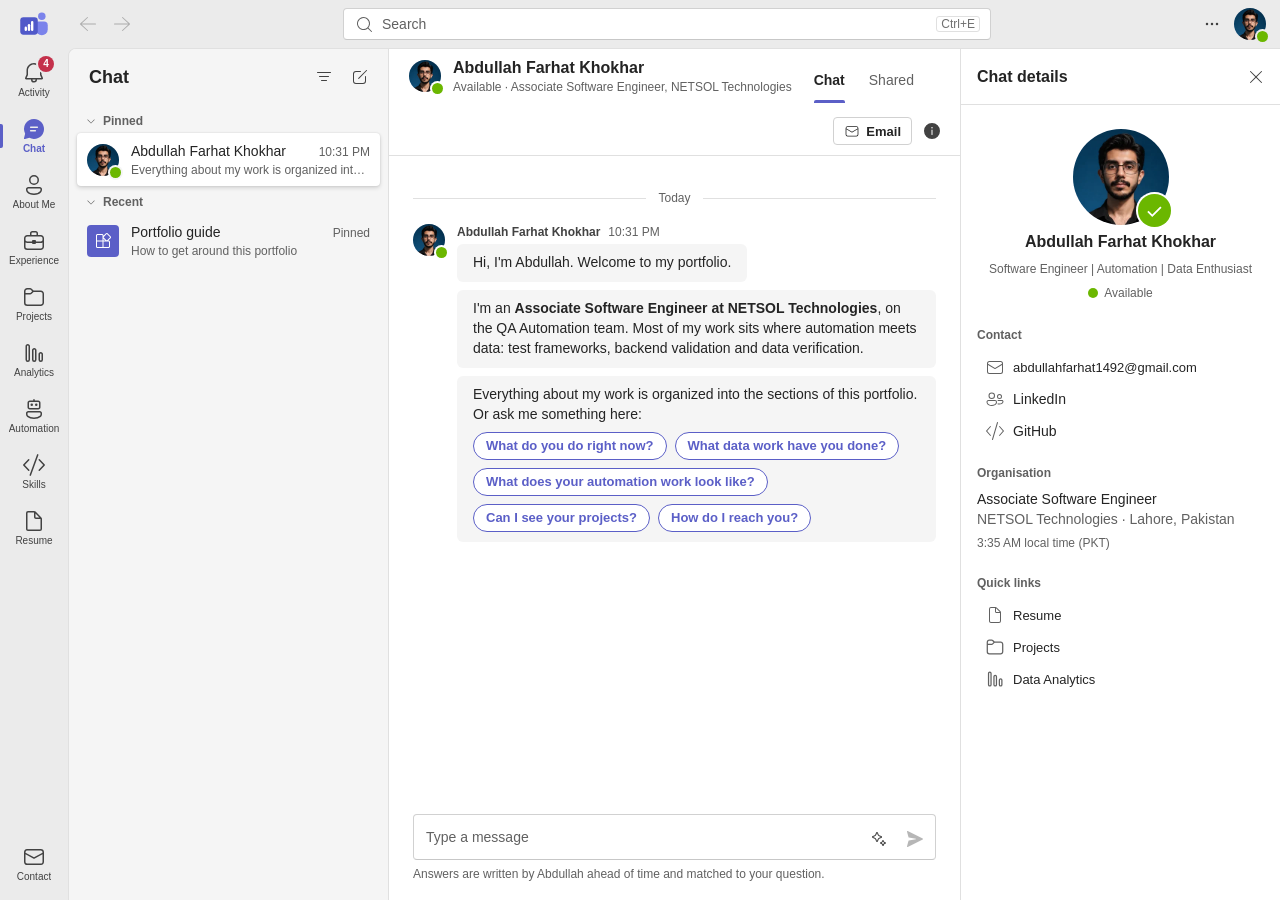
==== commit 624ede4b: "UI Updates" ====
--- a/index.html
+++ b/index.html
@@ -4,493 +4,521 @@
 <link rel="icon" href="assets/logo.svg" type="image/svg+xml">
 <meta name="description" content="Abdullah Farhat Khokhar: Software Engineer, QA Automation, Data & Analytics. Portfolio.">
 <style>
-/* Layout: desktop collaboration client. 48px title bar, 68px app rail, 320px list pane, flexible conversation canvas, optional 320px details panel.
-   Tokens follow the Teams light/dark ramps (brand #5B5FC7, neutral greys). */
-:root{
-  --brand:#5B5FC7; --brand-hover:#4F52B2; --brand-press:#444791; --brand-fg:#5B5FC7; --brand-soft:#E8EBFA; --brand-softer:#F0F1FD; --on-brand:#FFFFFF;
-  --chrome:#EBEBEB; --pane:#F5F5F5; --canvas:#FFFFFF; --surface:#FFFFFF; --surface-2:#FAFAFA; --sel:#FFFFFF; --hover:#FAFAFA; --hover-strong:#E0E0E0;
-  --bubble:#F5F5F5; --bubble-me:#E8EBFA; --input:#FFFFFF;
-  --fg:#242424; --fg-2:#424242; --fg-3:#616161; --fg-4:#707070; --line:#E0E0E0; --line-2:#D1D1D1; --line-strong:#C7C7C7;
-  --ok:#107C10; --ok-bg:#F1FAF1; --bad:#C50F1F; --bad-bg:#FDF3F4; --warn:#BC4B09; --warn-bg:#FFF9F5; --presence:#6BB700; --badge:#C4314B;
-  --shadow-4:0 0 2px rgba(0,0,0,.12),0 2px 4px rgba(0,0,0,.14); --shadow-16:0 0 2px rgba(0,0,0,.12),0 8px 16px rgba(0,0,0,.14); --shadow-28:0 0 8px rgba(0,0,0,.12),0 14px 28px rgba(0,0,0,.14);
-  --code-bg:#F7F7F9; --code-fg:#24292F; --c-kw:#8250DF; --c-str:#0A6640; --c-com:#6E7781; --c-num:#0550AE; --c-fn:#953800;
-  --chart-1:#5B5FC7; --chart-grid:#EDEDED; --chart-axis:#8A8A8A;
-  --font:"Segoe UI","Segoe UI Web (West European)",-apple-system,BlinkMacSystemFont,Roboto,"Helvetica Neue",sans-serif;
-  --title-h:48px; --rail-w:68px; --list-w:320px; --details-w:320px;
-}
-@media (prefers-color-scheme: dark){ :root:not([data-theme="light"]){
-  --brand:#5B5FC7; --brand-hover:#7579EB; --brand-press:#4F52B2; --brand-fg:#7F85F5; --brand-soft:#2F2F4A; --brand-softer:#28283A; --on-brand:#FFFFFF;
-  --chrome:#0A0A0A; --pane:#1F1F1F; --canvas:#292929; --surface:#2E2E2E; --surface-2:#262626; --sel:#333333; --hover:#2A2A2A; --hover-strong:#3D3D3D;
-  --bubble:#333333; --bubble-me:#2F2F4A; --input:#1F1F1F;
-  --fg:#FFFFFF; --fg-2:#D6D6D6; --fg-3:#ADADAD; --fg-4:#9E9E9E; --line:#3D3D3D; --line-2:#474747; --line-strong:#575757;
-  --ok:#54B054; --ok-bg:#052505; --bad:#F1707B; --bad-bg:#3B0509; --warn:#F98845; --warn-bg:#411200; --presence:#92C353; --badge:#E37D80;
-  --shadow-4:0 0 2px rgba(0,0,0,.24),0 2px 4px rgba(0,0,0,.28); --shadow-16:0 0 2px rgba(0,0,0,.24),0 8px 16px rgba(0,0,0,.28); --shadow-28:0 0 8px rgba(0,0,0,.24),0 14px 28px rgba(0,0,0,.28);
-  --code-bg:#1E1E1E; --code-fg:#D4D4D4; --c-kw:#C586C0; --c-str:#CE9178; --c-com:#6A9955; --c-num:#B5CEA8; --c-fn:#DCDCAA;
-  --chart-1:#9299F7; --chart-grid:#3A3A3A; --chart-axis:#9E9E9E; color-scheme:dark }}
-:root[data-theme="dark"]{
-  --brand:#5B5FC7; --brand-hover:#7579EB; --brand-press:#4F52B2; --brand-fg:#7F85F5; --brand-soft:#2F2F4A; --brand-softer:#28283A; --on-brand:#FFFFFF;
-  --chrome:#0A0A0A; --pane:#1F1F1F; --canvas:#292929; --surface:#2E2E2E; --surface-2:#262626; --sel:#333333; --hover:#2A2A2A; --hover-strong:#3D3D3D;
-  --bubble:#333333; --bubble-me:#2F2F4A; --input:#1F1F1F;
-  --fg:#FFFFFF; --fg-2:#D6D6D6; --fg-3:#ADADAD; --fg-4:#9E9E9E; --line:#3D3D3D; --line-2:#474747; --line-strong:#575757;
-  --ok:#54B054; --ok-bg:#052505; --bad:#F1707B; --bad-bg:#3B0509; --warn:#F98845; --warn-bg:#411200; --presence:#92C353; --badge:#E37D80;
-  --shadow-4:0 0 2px rgba(0,0,0,.24),0 2px 4px rgba(0,0,0,.28); --shadow-16:0 0 2px rgba(0,0,0,.24),0 8px 16px rgba(0,0,0,.28); --shadow-28:0 0 8px rgba(0,0,0,.24),0 14px 28px rgba(0,0,0,.28);
-  --code-bg:#1E1E1E; --code-fg:#D4D4D4; --c-kw:#C586C0; --c-str:#CE9178; --c-com:#6A9955; --c-num:#B5CEA8; --c-fn:#DCDCAA;
-  --chart-1:#9299F7; --chart-grid:#3A3A3A; --chart-axis:#9E9E9E; color-scheme:dark }
-
-html,body{height:100%}
-[hidden]{display:none!important}
-body{margin:0;background:var(--chrome);color:var(--fg);font:14px/20px var(--font);-webkit-font-smoothing:antialiased;overflow:hidden}
-*{box-sizing:border-box}
-button{font:inherit;color:inherit}
-a{color:var(--brand-fg)} a:hover{text-decoration:underline}
-:focus-visible{outline:2px solid var(--fg);outline-offset:-2px;border-radius:4px}
-.ic{width:20px;height:20px;fill:currentColor;flex:none}
-.ic24{width:24px;height:24px}
-.ic16{width:16px;height:16px}
-.sr{position:absolute;width:1px;height:1px;overflow:hidden;clip:rect(0 0 0 0);white-space:nowrap}
-
-/* ---------- shell ---------- */
-.app{display:grid;grid-template-rows:var(--title-h) 1fr;grid-template-columns:var(--rail-w) 1fr;height:100%;
-  padding-left:env(safe-area-inset-left,0px);padding-right:env(safe-area-inset-right,0px)}
-.titlebar{grid-column:1/-1;display:grid;grid-template-columns:var(--rail-w) auto 1fr auto;align-items:center;background:var(--chrome);min-width:0}
-.brandmark{display:grid;place-items:center}
-.logobtn{all:unset;cursor:pointer;display:grid;place-items:center;width:40px;height:40px;border-radius:8px}
-.logobtn:hover{background:var(--hover-strong)} .logobtn:focus-visible{outline:2px solid var(--fg)}
-.logo{width:30px;height:30px;display:block}
-.hero{display:flex;gap:24px;align-items:center;flex-wrap:wrap;padding:8px 0}
-.hero .portrait{width:168px;height:auto;aspect-ratio:480/604;object-fit:cover;border-radius:8px;box-shadow:var(--shadow-16);max-width:100%}
-.hero-t{flex:1;min-width:240px;display:grid;gap:6px}
-.hero-t h2{font:600 28px/36px var(--font);margin:0;text-wrap:balance}
-.hero-t .hl{margin:0;font-size:16px;line-height:22px;color:var(--fg-2)}
-.hero-t .chips{margin-top:6px}
-.dot{width:10px;height:10px;border-radius:50%;background:var(--presence);display:inline-block;flex:none}
-.box.plain{white-space:pre-wrap;font:14px/22px var(--font);max-width:860px}
-/* Teams-style video attachment */
-.vcard{width:min(520px,100%);border:1px solid var(--line);border-radius:8px;overflow:hidden;background:var(--surface);margin:10px 0 4px}
-.vthumb{all:unset;box-sizing:border-box;position:relative;display:grid;place-items:center;width:100%;aspect-ratio:16/9;background:#111 center/cover no-repeat;cursor:pointer}
-.vthumb::after{content:"";position:absolute;inset:0;background:linear-gradient(180deg,rgba(0,0,0,0) 55%,rgba(0,0,0,.55))}
-.vthumb .play{position:relative;z-index:1;width:56px;height:56px;border-radius:50%;background:rgba(0,0,0,.6);display:grid;place-items:center;transition:transform .12s,background .12s}
-.vthumb .play svg{width:24px;height:24px;fill:#fff;margin-left:3px}
-.vthumb:hover .play{transform:scale(1.06);background:var(--brand)}
-.vthumb:focus-visible{outline:2px solid var(--fg);outline-offset:-2px}
-.vthumb .dur{position:absolute;right:8px;bottom:8px;z-index:1;background:rgba(0,0,0,.7);color:#fff;font:600 12px/16px var(--font);padding:2px 6px;border-radius:4px}
-.vcard video{display:block;width:100%;aspect-ratio:16/9;background:#000}
-.vmeta{display:flex;gap:10px;align-items:center;padding:10px 12px}
-.vmeta .vt{flex:1;min-width:0;display:grid}
-.vmeta .vt b{font-weight:600;overflow:hidden;text-overflow:ellipsis;white-space:nowrap}
-.vmeta .vt span{font-size:12px;color:var(--fg-3)}
-.vmeta .li{width:28px;height:28px;border-radius:4px;background:#0A66C2;color:#fff;display:grid;place-items:center;font:700 13px/1 var(--font);flex:none}
-.vgrid{display:grid;grid-template-columns:repeat(auto-fill,minmax(min(100%,280px),1fr));gap:12px}
-.vgrid .vcard{width:100%;margin:0}
-.navbtns{display:flex;gap:2px;padding-left:4px}
-.ibtn{all:unset;box-sizing:border-box;display:inline-grid;place-items:center;width:32px;height:32px;border-radius:4px;color:var(--fg-2);cursor:pointer;position:relative}
-.ibtn:hover{background:var(--hover-strong);color:var(--brand-fg)}
-.ibtn:active{color:var(--brand-press)}
-.ibtn[disabled]{color:var(--fg-4);opacity:.5;cursor:default;background:none}
-.ibtn:focus-visible{outline:2px solid var(--fg);outline-offset:-2px}
-.searchwrap{justify-self:center;width:min(680px,100%);padding:0 16px;position:relative}
-.search{display:flex;align-items:center;gap:8px;height:32px;padding:0 10px;background:var(--input);border:1px solid var(--line-2);border-bottom-color:var(--line-strong);border-radius:4px;color:var(--fg-3)}
-.search:focus-within{border-bottom:2px solid var(--brand);padding-bottom:0}
-.search input{all:unset;flex:1;min-width:0;color:var(--fg);font:14px var(--font)}
-.search input::placeholder{color:var(--fg-3)}
-.search kbd{font:12px var(--font);color:var(--fg-4);border:1px solid var(--line);border-radius:3px;padding:0 4px}
-.search .clear{width:24px;height:24px}
-.tright{display:flex;align-items:center;gap:4px;padding-right:12px}
-.avbtn{all:unset;cursor:pointer;border-radius:50%;display:grid;place-items:center;width:36px;height:36px}
-.avbtn:hover{background:var(--hover-strong)}
-.avbtn:focus-visible{outline:2px solid var(--fg)}
-
-/* avatars + presence */
-.av{--s:32px;width:var(--s);height:var(--s);border-radius:50%;display:inline-grid;place-items:center;flex:none;position:relative;background:var(--brand-soft);color:var(--brand-fg);font:600 calc(var(--s)*.38)/1 var(--font);overflow:visible;user-select:none}
-.av img{width:100%;height:100%;border-radius:50%;object-fit:cover;object-position:50% 30%}
-.av.sq{border-radius:4px} .av.sq img{border-radius:4px}
-.av.av-app{background:var(--brand);color:#fff}
-.av.org{border-radius:6px}
-.av .pres{position:absolute;right:-2px;bottom:-2px;width:calc(var(--s)*.34);height:calc(var(--s)*.34);min-width:10px;min-height:10px;border-radius:50%;background:var(--presence);box-shadow:0 0 0 2px var(--ring,var(--chrome));display:grid;place-items:center}
-.av .pres svg{width:70%;height:70%;fill:#fff}
-
-/* ---------- rail ---------- */
-.rail{background:var(--chrome);display:flex;flex-direction:column;align-items:center;padding:4px 0 8px;overflow-y:auto;overflow-x:hidden;scrollbar-width:none}
-.rail::-webkit-scrollbar{display:none}
-.ritem{all:unset;box-sizing:border-box;position:relative;width:var(--rail-w);min-height:56px;padding:6px 2px;display:flex;flex-direction:column;align-items:center;justify-content:center;gap:2px;color:var(--fg-2);cursor:pointer;text-align:center}
-.ritem .lbl{font:10px/12px var(--font);max-width:64px;overflow:hidden;text-overflow:ellipsis;white-space:nowrap}
-.ritem .f{display:none}
-.ritem:hover{color:var(--brand-fg)} .ritem:hover .r{display:none} .ritem:hover .f{display:block}
-.ritem[aria-current="page"]{color:var(--brand-fg)} .ritem[aria-current="page"] .r{display:none} .ritem[aria-current="page"] .f{display:block} .ritem[aria-current="page"] .lbl{font-weight:600}
-.ritem[aria-current="page"]::before{content:"";position:absolute;left:0;top:50%;width:3px;height:24px;margin-top:-12px;background:var(--brand-fg);border-radius:0 2px 2px 0}
-.ritem:focus-visible{outline:2px solid var(--fg);outline-offset:-4px}
-.badge{position:absolute;top:4px;left:38px;min-width:16px;height:16px;padding:0 4px;border-radius:8px;background:var(--badge);color:#fff;font:600 10px/16px var(--font);text-align:center;box-shadow:0 0 0 2px var(--chrome)}
-.rail .sp{flex:1;min-height:8px}
-.ritem.mmore{display:none}
-
-/* ---------- workarea ---------- */
-.work{display:grid;grid-template-columns:var(--list-w) 1fr;min-height:0;min-width:0;background:var(--pane);border-top-left-radius:8px;overflow:hidden;border-left:1px solid var(--line);border-top:1px solid var(--line)}
-.work.nolist{grid-template-columns:1fr}
-.work.nolist .list{display:none}
-.list{background:var(--pane);display:flex;flex-direction:column;min-height:0;border-right:1px solid var(--line)}
-.lhead{display:flex;align-items:center;gap:4px;height:56px;padding:0 12px 0 20px;flex:none}
-.lhead h1{font:700 18px/24px var(--font);margin:0;flex:1;min-width:0;overflow:hidden;text-overflow:ellipsis;white-space:nowrap}
-.lfilter{margin:0 12px 8px;display:none}
-.lfilter.on{display:block}
-.lfilter input{width:100%;height:32px;border:1px solid var(--line-2);border-radius:4px;background:var(--input);color:var(--fg);padding:0 10px;font:14px var(--font)}
-.lfilter input:focus{outline:none;border-bottom:2px solid var(--brand)}
-.lscroll{flex:1;overflow-y:auto;padding:0 8px 12px}
-.lgroup{all:unset;box-sizing:border-box;display:flex;align-items:center;gap:6px;width:100%;padding:8px 8px 4px;color:var(--fg-3);font:600 12px/16px var(--font);cursor:pointer}
-.lgroup .ic{width:12px;height:12px;transition:transform .12s}
-.lgroup[aria-expanded="false"] .ic{transform:rotate(-90deg)}
-.lgroup:hover{color:var(--fg)}
-.litem{all:unset;box-sizing:border-box;display:flex;align-items:center;gap:12px;width:100%;min-height:48px;padding:8px 10px;border-radius:4px;cursor:pointer;color:var(--fg);position:relative}
-.litem:hover{background:var(--hover)}
-.litem[aria-selected="true"]{background:var(--sel);box-shadow:var(--shadow-4)}
-.litem .txt{flex:1;min-width:0;display:grid;gap:0}
-.litem .t1{display:flex;gap:8px;align-items:baseline}
-.litem .nm{flex:1;min-width:0;overflow:hidden;text-overflow:ellipsis;white-space:nowrap}
-.litem .tm{font-size:12px;color:var(--fg-3);flex:none}
-.litem .pv{font-size:12px;line-height:16px;color:var(--fg-3);overflow:hidden;text-overflow:ellipsis;white-space:nowrap}
-.litem.unread .nm,.litem.unread .pv{font-weight:600;color:var(--fg)}
-.litem.unread::after{content:"";position:absolute;right:10px;bottom:12px;width:8px;height:8px;border-radius:50%;background:var(--brand-fg)}
-.litem .lic{width:32px;height:32px;display:grid;place-items:center;border-radius:4px;background:var(--brand-soft);color:var(--brand-fg);flex:none}
-.litem:focus-visible{outline:2px solid var(--fg);outline-offset:-2px}
-
-/* ---------- main ---------- */
-.main{display:grid;grid-template-columns:1fr auto;min-width:0;min-height:0;background:var(--canvas)}
-.conv{display:flex;flex-direction:column;min-width:0;min-height:0}
-.mhead{display:flex;align-items:center;gap:12px;min-height:56px;padding:8px 12px 0 20px;border-bottom:1px solid var(--line);flex:none;background:var(--canvas);flex-wrap:wrap}
-.mhead .back{display:none}
-.mhead .who{display:flex;align-items:center;gap:12px;min-width:0;padding-bottom:8px}
-.mhead .who .nm{font:600 16px/22px var(--font);white-space:nowrap;overflow:hidden;text-overflow:ellipsis}
-.mhead .who .sub{font-size:12px;line-height:16px;color:var(--fg-3);white-space:nowrap;overflow:hidden;text-overflow:ellipsis}
-.mhead .who button.nmb{all:unset;cursor:pointer;display:grid;min-width:0}
-.mhead .who button.nmb:hover .nm{text-decoration:underline}
-.tabs{display:flex;gap:4px;align-self:stretch;align-items:stretch;min-width:0;overflow-x:auto;scrollbar-width:none}
-.tab{all:unset;box-sizing:border-box;position:relative;display:flex;align-items:center;padding:0 10px;color:var(--fg-3);cursor:pointer;white-space:nowrap;font-size:14px}
-.tab:hover{color:var(--fg)}
-.tab[aria-selected="true"]{color:var(--fg);font-weight:600}
-.tab[aria-selected="true"]::after{content:"";position:absolute;left:10px;right:10px;bottom:0;height:3px;border-radius:2px 2px 0 0;background:var(--brand-fg)}
-.tab:focus-visible{outline:2px solid var(--fg);outline-offset:-4px}
-.mhead .acts{margin-left:auto;display:flex;align-items:center;gap:4px;padding-bottom:8px}
-.pbtn{all:unset;box-sizing:border-box;display:inline-flex;align-items:center;gap:6px;height:32px;padding:0 12px;border-radius:4px;background:var(--brand);color:var(--on-brand);font:600 14px var(--font);cursor:pointer;white-space:nowrap}
-.pbtn:hover{background:var(--brand-hover)} .pbtn:active{background:var(--brand-press)}
-.pbtn[disabled]{background:var(--hover-strong);color:var(--fg-4);cursor:default}
-.sbtn{all:unset;box-sizing:border-box;display:inline-flex;align-items:center;gap:6px;height:32px;padding:0 12px;border-radius:4px;border:1px solid var(--line-2);background:var(--surface);color:var(--fg);font:600 14px var(--font);cursor:pointer;white-space:nowrap}
-.sbtn:hover{background:var(--hover);border-color:var(--line-strong)}
-.sbtn.sm,.pbtn.sm{height:28px;padding:0 10px;font-size:13px}
-.pbtn:focus-visible,.sbtn:focus-visible{outline:2px solid var(--fg);outline-offset:1px}
-.tbtn{all:unset;cursor:pointer;color:var(--brand-fg);font:600 13px var(--font);display:inline-flex;align-items:center;gap:4px;border-radius:4px;padding:2px 4px}
-.tbtn:hover{text-decoration:underline}
-.tbtn:focus-visible{outline:2px solid var(--fg)}
-
-.mbody{flex:1;overflow-y:auto;min-height:0;scroll-behavior:smooth}
-.feed{max-width:1040px;margin:0 auto;padding:20px 24px 24px;display:grid;gap:4px}
-.page{max-width:1040px;margin:0 auto;padding:20px 24px 32px;display:grid;gap:16px}
-
-/* messages */
-.day{display:flex;align-items:center;gap:12px;color:var(--fg-3);font-size:12px;margin:12px 0 8px}
-.day::before,.day::after{content:"";flex:1;height:1px;background:var(--line)}
-.msg{display:grid;grid-template-columns:32px minmax(0,1fr);gap:0 12px;padding:2px 0;max-width:min(860px,100%)}
-.msg .av{grid-row:1/span 2;align-self:start;margin-top:2px}
-.msg.cont .av{visibility:hidden;height:0}
-.msg .meta{display:flex;gap:8px;align-items:baseline;font-size:12px;color:var(--fg-3);padding-bottom:2px}
-.msg .meta b{font-weight:600;color:var(--fg-2);font-size:12px}
-.msg .meta button{all:unset;cursor:pointer;font-weight:600;color:var(--fg-2)}
-.msg .meta button:hover{text-decoration:underline}
-.msg.cont .meta{display:none}
-.bub{background:var(--bubble);border-radius:6px;padding:8px 16px 10px;width:fit-content;max-width:100%;position:relative;min-width:0}
-.bub p{margin:0 0 6px} .bub p:last-child{margin:0}
-.bub ul{margin:4px 0 6px;padding-left:20px} .bub li{margin:2px 0}
-.bub h3{font:600 16px/22px var(--font);margin:2px 0 6px}
-.msg.me{grid-template-columns:minmax(0,1fr);justify-items:end;margin-left:auto}
-.msg.me .bub{background:var(--bubble-me)}
-.msg.me .meta{justify-content:flex-end}
-.chips{display:flex;flex-wrap:wrap;gap:8px;margin-top:8px}
-.chip{all:unset;box-sizing:border-box;cursor:pointer;border:1px solid var(--brand-fg);color:var(--brand-fg);border-radius:16px;padding:4px 12px;font:600 13px/18px var(--font);background:var(--canvas)}
-.chip:hover{background:var(--brand-softer)}
-.chip:focus-visible{outline:2px solid var(--fg)}
-.tag{display:inline-flex;align-items:center;gap:4px;border-radius:4px;padding:1px 8px;font:12px/18px var(--font);background:var(--surface-2);border:1px solid var(--line);color:var(--fg-2);white-space:nowrap}
-.tags{display:flex;flex-wrap:wrap;gap:6px}
-.todo{display:inline-flex;align-items:center;gap:4px;border:1px dashed var(--warn);color:var(--warn);background:var(--warn-bg);border-radius:4px;padding:0 6px;font:600 12px/18px var(--font)}
-.typing{display:inline-flex;gap:4px;padding:12px 16px}
-.typing i{width:6px;height:6px;border-radius:50%;background:var(--fg-3);animation:blink 1.2s infinite}
-.typing i:nth-child(2){animation-delay:.2s}.typing i:nth-child(3){animation-delay:.4s}
-@keyframes blink{0%,80%,100%{opacity:.25}40%{opacity:1}}
-
-/* adaptive-card style posts (channels) */
-.post{border:1px solid var(--line);border-radius:6px;background:var(--surface);box-shadow:var(--shadow-4);overflow:hidden}
-.post .ph{display:flex;gap:12px;padding:12px 16px 0;align-items:flex-start}
-.post .ph .meta{font-size:12px;color:var(--fg-3)}
-.post .ph .meta b{color:var(--fg-2);font-weight:600}
-.post .pb{padding:4px 16px 12px 60px}
-.post .pb h3{font:600 18px/24px var(--font);margin:4px 0 8px;text-wrap:balance}
-.post .pb p{margin:0 0 8px;max-width:72ch}
-.post .pb ul{margin:4px 0 8px;padding-left:20px;max-width:76ch}
-.post .pb li{margin:3px 0}
-.post .pf{border-top:1px solid var(--line);padding:6px 16px 6px 60px;display:flex;align-items:center;gap:12px;background:var(--surface-2)}
-.post .replies{border-top:1px solid var(--line);background:var(--surface-2)}
-.post .reply{display:grid;grid-template-columns:24px 1fr;gap:4px 10px;padding:10px 16px 10px 60px}
-.post .reply .av{--s:24px}
-.post .reply .meta{font-size:12px;color:var(--fg-3)} .post .reply .meta b{color:var(--fg-2)}
-.post .reply p{margin:0;grid-column:2}
-.secthead{display:flex;align-items:baseline;gap:12px;flex-wrap:wrap}
-.secthead h2{font:600 20px/28px var(--font);margin:0;text-wrap:balance}
-.secthead .note{color:var(--fg-3);font-size:12px}
-.callout{display:flex;gap:10px;align-items:flex-start;border:1px solid var(--line);border-left:3px solid var(--brand-fg);border-radius:4px;background:var(--surface-2);padding:10px 12px;font-size:13px;color:var(--fg-2)}
-.callout .ic{color:var(--brand-fg);margin-top:0}
-.kv{display:grid;grid-template-columns:max-content 1fr;gap:6px 16px;margin:0}
-.kv dt{color:var(--fg-3);font-size:12px;padding-top:1px} .kv dd{margin:0}
-.grid2{display:grid;grid-template-columns:repeat(auto-fit,minmax(min(100%,300px),1fr));gap:12px}
-.box{border:1px solid var(--line);border-radius:6px;background:var(--surface);padding:14px 16px;min-width:0}
-.box h4{margin:0 0 6px;font:600 14px/20px var(--font)}
-.box p{margin:0 0 6px;color:var(--fg-2)}
-.lbl-s{font:600 12px/16px var(--font);color:var(--fg-3);letter-spacing:.02em;text-transform:none}
-
-/* timeline-ish list for details tab */
-.rows{display:grid;border:1px solid var(--line);border-radius:6px;overflow:hidden;background:var(--surface)}
-.row{display:grid;grid-template-columns:180px 1fr;gap:16px;padding:12px 16px;border-top:1px solid var(--line)}
-.row:first-child{border-top:0}
-.row .k{color:var(--fg-3);font-size:13px}
-.row .v p{margin:0 0 6px} .row .v ul{margin:0;padding-left:18px}
-
-/* composer */
-.composer{flex:none;padding:8px 24px 16px;background:var(--canvas)}
-.composer .box2{max-width:1040px;margin:0 auto;border:1px solid var(--line-2);border-bottom:1px solid var(--line-strong);border-radius:4px;background:var(--input);display:flex;align-items:flex-end;gap:4px;padding:4px 4px 4px 12px}
-.composer .box2:focus-within{border-bottom:2px solid var(--brand);padding-bottom:3px}
-.composer textarea{all:unset;flex:1;min-height:20px;max-height:120px;padding:8px 0;font:14px/20px var(--font);color:var(--fg);white-space:pre-wrap;overflow-y:auto}
-.composer textarea::placeholder{color:var(--fg-3)}
-.composer .hint{max-width:1040px;margin:4px auto 0;font-size:12px;color:var(--fg-3);min-height:16px}
-.sendbtn{color:var(--brand-fg)} .sendbtn[disabled]{color:var(--fg-4)}
-
-/* details panel */
-.details{width:var(--details-w);border-left:1px solid var(--line);background:var(--canvas);display:flex;flex-direction:column;min-height:0}
-.details[hidden]{display:none}
-.dhead{display:flex;align-items:center;justify-content:space-between;height:56px;padding:0 8px 0 16px;border-bottom:1px solid var(--line);flex:none}
-.dhead h2{font:600 16px/22px var(--font);margin:0}
-.dbody{overflow-y:auto;padding:16px;display:grid;gap:18px;align-content:start}
-.dsec h3{font:600 12px/16px var(--font);color:var(--fg-3);margin:0 0 8px}
-.dsec p{margin:0 0 6px}
-.dlink{display:flex;align-items:center;gap:8px;padding:6px 8px;border-radius:4px;color:var(--fg);text-decoration:none}
-.dlink:hover{background:var(--hover);text-decoration:none}
-.dlink .ic{color:var(--fg-3)}
-.dprofile{display:grid;justify-items:center;gap:6px;text-align:center;padding:8px 0}
-.dprofile .nm{font:600 16px/22px var(--font)}
-.dprofile .sub{font-size:12px;color:var(--fg-3)}
-
-/* popovers, menus, tooltips, dialogs */
-.pop{position:fixed;z-index:50;background:var(--surface);border-radius:8px;box-shadow:var(--shadow-28);border:1px solid var(--line);min-width:200px;max-width:min(360px,calc(100vw - 16px))}
-.pop[hidden]{display:none}
-.menu{padding:4px}
-.mi{all:unset;box-sizing:border-box;display:flex;align-items:center;gap:10px;width:100%;min-height:32px;padding:6px 10px;border-radius:4px;cursor:pointer;color:var(--fg)}
-.mi:hover,.mi:focus-visible{background:var(--hover);outline:none}
-.mi .ic{color:var(--fg-3)}
-.mi .chk{margin-left:auto;color:var(--brand-fg);visibility:hidden}
-.mi[aria-checked="true"] .chk{visibility:visible}
-.msep{height:1px;background:var(--line);margin:4px 0}
-.mlabel{padding:6px 10px 2px;font:600 12px var(--font);color:var(--fg-3)}
-.card{width:340px}
-.card .ctop{display:flex;gap:14px;padding:18px 18px 12px;align-items:center}
-.card .ctop .nm{font:600 18px/24px var(--font)}
-.card .ctop .sub{font-size:13px;color:var(--fg-2)}
-.card .ctop .st{display:flex;align-items:center;gap:6px;font-size:12px;color:var(--fg-3);margin-top:2px}
-.card .ctop .st i{width:10px;height:10px;border-radius:50%;background:var(--presence)}
-.card .cacts{display:flex;gap:8px;padding:0 18px 12px}
-.card .cinfo{border-top:1px solid var(--line);padding:12px 18px 16px;display:grid;gap:10px}
-.card .cinfo .r{display:flex;gap:10px;align-items:center;font-size:13px;min-width:0}
-.card .cinfo .r .ic{color:var(--fg-3)}
-.card .cinfo .r span{min-width:0;overflow-wrap:anywhere}
-.tip{position:fixed;z-index:60;pointer-events:none;background:var(--surface);color:var(--fg);box-shadow:var(--shadow-16);border-radius:4px;padding:5px 8px;font-size:12px;line-height:16px;max-width:240px;opacity:0;transition:opacity .1s}
-.tip.on{opacity:1}
-.sres{position:absolute;left:16px;right:16px;top:38px;z-index:55;padding:6px;max-height:min(70vh,520px);overflow-y:auto}
-.sres .grp{padding:8px 10px 4px;font:600 12px var(--font);color:var(--fg-3)}
-.sres .mi{align-items:flex-start}
-.sres .mi .d{display:grid;min-width:0}
-.sres .mi .d small{color:var(--fg-3);font-size:12px;overflow:hidden;text-overflow:ellipsis;white-space:nowrap}
-.sres .mi[aria-selected="true"]{background:var(--hover)}
-.sres mark{background:none;color:inherit;font-weight:700}
-.sres .empty{padding:16px 10px;color:var(--fg-3)}
-.scrim{position:fixed;inset:0;z-index:70;background:rgba(0,0,0,.4);display:grid;place-items:center;padding:16px}
-.scrim[hidden]{display:none}
-.dialog{background:var(--surface);border-radius:8px;box-shadow:var(--shadow-28);width:min(560px,100%);max-height:calc(100% - 32px);display:flex;flex-direction:column}
-.dialog header{display:flex;align-items:center;justify-content:space-between;padding:20px 16px 8px 24px}
-.dialog header h2{font:600 20px/28px var(--font);margin:0}
-.dialog .dc{padding:4px 24px 20px;overflow-y:auto}
-.dialog .dc p{margin:0 0 10px}
-.dialog footer{display:flex;justify-content:flex-end;gap:8px;padding:0 24px 20px}
-.kbd-table{width:100%;border-collapse:collapse}
-.kbd-table td{padding:7px 0;border-bottom:1px solid var(--line)}
-.kbd-table td:last-child{text-align:right}
-kbd.k{font:12px var(--font);border:1px solid var(--line-2);border-bottom-width:2px;border-radius:4px;padding:1px 6px;background:var(--surface-2)}
-.toast{position:fixed;left:50%;bottom:24px;transform:translateX(-50%);z-index:80;background:var(--surface);color:var(--fg);box-shadow:var(--shadow-16);border-radius:6px;padding:10px 14px;display:flex;gap:10px;align-items:center;max-width:calc(100vw - 32px)}
-.toast .ic{color:var(--ok)}
-
-/* forms (contact) */
-.form{display:grid;gap:14px;max-width:720px}
-.field{display:grid;gap:4px}
-.field label{font:600 13px var(--font);color:var(--fg-2)}
-.field input,.field textarea,.field select{font:14px var(--font);color:var(--fg);background:var(--input);border:1px solid var(--line-2);border-bottom-color:var(--line-strong);border-radius:4px;padding:6px 10px;min-height:32px;width:100%}
-.field textarea{min-height:140px;resize:vertical;line-height:20px}
-.field input:focus,.field textarea:focus,.field select:focus{outline:none;border-bottom:2px solid var(--brand)}
-.field .err{color:var(--bad);font-size:12px;min-height:16px}
-.field [aria-invalid="true"]{border-color:var(--bad)}
-.tofield{display:flex;align-items:center;gap:8px;border-bottom:1px solid var(--line);padding:8px 0}
-.tofield .pill{display:inline-flex;align-items:center;gap:6px;background:var(--brand-soft);border-radius:16px;padding:2px 10px 2px 2px;font-size:13px}
-.tofield .pill .av{--s:24px}
-.status{display:flex;gap:8px;align-items:flex-start;border-radius:4px;padding:10px 12px;font-size:13px}
-.status.ok{background:var(--ok-bg);color:var(--ok)} .status.err{background:var(--bad-bg);color:var(--bad)} .status.info{background:var(--brand-softer);color:var(--fg-2)}
-
-.tablewrap{overflow-x:auto;border:1px solid var(--line);border-radius:6px;background:var(--surface);max-width:100%}
-table.dt{border-collapse:collapse;width:100%;font-size:13px;font-variant-numeric:tabular-nums}
-table.dt th{text-align:left;font-weight:600;color:var(--fg-2);background:var(--surface-2);padding:7px 12px;border-bottom:1px solid var(--line);white-space:nowrap;position:sticky;top:0}
-table.dt td{padding:6px 12px;border-bottom:1px solid var(--line);white-space:nowrap}
-table.dt tr:last-child td{border-bottom:0}
-table.dt td.num,table.dt th.num{text-align:right}
-table.dt tbody tr:hover td{background:var(--hover)}
-.toolbar{display:flex;flex-wrap:wrap;gap:8px;align-items:center}
-.seg{display:inline-flex;border:1px solid var(--line-2);border-radius:4px;overflow:hidden}
-.seg button{all:unset;cursor:pointer;padding:4px 12px;font-size:13px;color:var(--fg-2);border-left:1px solid var(--line-2)}
-.seg button:first-child{border-left:0}
-.seg button[aria-pressed="true"]{background:var(--brand-soft);color:var(--brand-fg);font-weight:600}
-.seg button:focus-visible{outline:2px solid var(--fg);outline-offset:-2px}
-.sel{font:13px var(--font);color:var(--fg);background:var(--input);border:1px solid var(--line-2);border-radius:4px;height:30px;padding:0 8px}
-.muted{color:var(--fg-3)} .small{font-size:12px;line-height:16px}
-
-
-.arch{display:grid;gap:10px}
-.arch .lane{display:grid;grid-template-columns:140px 1fr;gap:12px;align-items:stretch}
-.arch .lane .lt{font:600 12px/16px var(--font);color:var(--fg-3);padding-top:10px}
-.arch .nodes{display:flex;flex-wrap:wrap;gap:8px;align-items:center}
-.arch .node{border:1px solid var(--line-2);border-radius:6px;background:var(--surface);padding:8px 12px;min-width:0}
-.arch .node b{display:block;font-weight:600;font-size:13px}
-.arch .node span{font-size:12px;color:var(--fg-3)}
-.arch .arrow{color:var(--fg-4)}
-.arch .node.b{border-color:var(--brand-fg);background:var(--brand-softer)}
-
-/* resume doc viewer */
-.docview{background:var(--pane);padding:24px;flex:1}
-.paper{max-width:820px;margin:0 auto;background:#FFFFFF;color:#1F1F1F;box-shadow:var(--shadow-16);padding:48px 56px;font:13px/1.5 var(--font)}
-.paper h1{font:700 26px/1.2 var(--font);margin:0;color:#1F1F1F}
-.paper .role{color:#444791;font-weight:600;margin:4px 0 2px}
-.paper .contact{color:#555;font-size:12px}
-.paper h2{font:700 12px/1.3 var(--font);letter-spacing:.08em;text-transform:uppercase;color:#444791;border-bottom:1px solid #D6D6E8;padding-bottom:4px;margin:20px 0 8px}
-.paper .job{display:flex;justify-content:space-between;gap:12px;font-weight:600;margin-top:8px}
-.paper .job span{font-weight:400;color:#555;white-space:nowrap}
-.paper .org{color:#555;font-style:italic}
-.paper ul{margin:4px 0 0;padding-left:18px} .paper li{margin:2px 0}
-.paper p{margin:4px 0}
-
-/* welcome / empty states */
-.welcome{display:grid;place-items:center;text-align:center;padding:40px 24px;gap:12px}
-.welcome .av{--s:96px}
-.welcome h2{font:600 24px/32px var(--font);margin:8px 0 0;text-wrap:balance}
-.welcome p{margin:0;color:var(--fg-2);max-width:56ch}
-
-/* ---------- responsive ---------- */
-@media (max-width:1279px){ .details.auto{display:none} }
-@media (max-width:1099px){
-  :root{--list-w:280px}
-  .details{position:fixed;right:0;top:var(--title-h);bottom:0;z-index:40;box-shadow:var(--shadow-28)}
-  .details.auto{display:flex}
-}
-@media (max-width:899px){ .search kbd{display:none} .navbtns{display:none} .titlebar{grid-template-columns:var(--rail-w) 1fr auto} }
-@media (max-width:719px){
-  .app{grid-template-columns:1fr;grid-template-rows:var(--title-h) 1fr auto}
-  .titlebar{grid-template-columns:auto 1fr auto;padding-left:12px;padding-top:0}
-  .brandmark{padding-right:4px}
-  .searchwrap{padding:0 8px}
-  .rail{grid-row:3;flex-direction:row;justify-content:space-around;padding:2px 4px calc(2px + env(safe-area-inset-bottom,0px));border-top:1px solid var(--line);overflow:visible}
-  .rail .sp,.rail .ritem.mhide{display:none}
-  .rail .ritem.mmore{display:flex}
-  .ritem{width:auto;flex:1;min-height:52px}
-  .ritem[aria-current="page"]::before{left:50%;top:0;width:24px;height:3px;margin:0 0 0 -12px;border-radius:0 0 2px 2px}
-  .badge{left:calc(50% + 4px)}
-  .work{grid-template-columns:1fr;border-radius:0;border-left:0}
-  .work .main{display:none}
-  .work.detail .list{display:none}
-  .work.detail .main,.work.nolist .main{display:grid}
-  .mhead{padding-left:4px}
-  .mhead .back{display:inline-grid;margin-bottom:8px}
-  .mhead{gap:4px 8px}
-  .mhead .who{flex:1 1 0;padding-bottom:8px}
-  .mhead .tabs{flex-basis:100%;min-height:36px;order:3}
-  .mhead .acts{order:2;padding-bottom:8px}
-  .composer .hint{display:none}
-  .feed,.page{padding:16px}
-  .composer{padding:8px 12px 12px}
-  .post .pb,.post .pf,.post .reply{padding-left:16px}
-  .row{grid-template-columns:1fr;gap:4px}
-  .arch .lane{grid-template-columns:1fr}
-  .paper{padding:28px 20px}
-  .docview{padding:12px}
-  .details{left:0;width:auto;top:var(--title-h)}
-  .mhead .acts .hide-m{display:none}
-}
-@media (prefers-reduced-motion: reduce){ *{transition:none!important;animation:none!important;scroll-behavior:auto!important} }
-@media (max-width:899px){ .post .pb,.post .pf,.post .reply{padding-left:16px} }
-@media (max-width:719px){ .arch .arrow{display:none} .arch .nodes{display:grid;gap:6px} .hero{gap:16px} .hero .portrait{width:140px} .hero-t{min-width:0;flex-basis:100%} .hero-t h2{font-size:24px;line-height:32px} }
-
-.sublist{margin:6px 0 0;padding-left:18px;color:var(--fg-2);font-size:12px;line-height:18px}
-.li-thumb{background:linear-gradient(135deg,#0A66C2,#004182)}
-.vhint{position:absolute;z-index:1;left:12px;bottom:10px;color:#fff;font:600 12px/16px var(--font);text-shadow:0 1px 2px rgba(0,0,0,.5)}
-.liwrap{position:relative;background:var(--surface-2)}.liload{position:absolute;inset:0;display:grid;place-items:center;color:var(--fg-2);font-size:13px}.liframe{position:relative;display:block;width:100%;height:min(560px,80vh);border:0;background:transparent}
-.dt.certs{min-width:0;table-layout:auto}.dt.certs td,.dt.certs th{white-space:normal}.dt.certs td:nth-child(2){white-space:nowrap}
-@media (max-width:719px){.dt.certs th:nth-child(2),.dt.certs td:nth-child(2){display:none}}
-
-.mgrid{display:grid;gap:2px;background:var(--line)}
-.mgrid.many{grid-template-columns:1fr 1fr}
-.mthumb{all:unset;cursor:zoom-in;display:block;background:var(--surface-2);overflow:hidden}
-.mthumb img{display:block;width:100%;height:auto;max-height:420px;object-fit:contain;margin:0 auto}
-.mgrid.many .mthumb img{height:220px;max-height:none;object-fit:cover}
-.mthumb:focus-visible{outline:2px solid var(--fg);outline-offset:-2px}
-.dlgimg{display:block;max-width:100%;max-height:70vh;margin:0 auto;border-radius:4px}
-@media (max-width:719px){.mgrid.many .mthumb img{height:150px}}
-
-.skcats{display:grid;grid-template-columns:repeat(auto-fill,minmax(300px,1fr));gap:12px}
-.skcat h3{margin:0 0 10px;font:600 14px/20px var(--font)}
-@media (max-width:719px){.skcats{grid-template-columns:1fr}}
-
-.resdoc{margin:0 auto;max-width:820px;background:#fff;box-shadow:0 2px 8px rgba(0,0,0,.14);border-radius:2px;overflow:hidden}
-.resdoc img{display:block;width:100%;height:auto}
-img.poster{display:block;width:100%;max-width:720px;height:auto;margin:0 auto;border-radius:8px;border:1px solid var(--line)}
-.pthumb{aspect-ratio:16/10}
-.pthumb img{display:block;width:100%;height:100%;object-fit:cover;object-position:top}
-.vmeta .li.fi{background:var(--brand);display:grid;place-items:center}
-.vmeta .li.fi svg{fill:#fff}
-.linkbtn{all:unset;cursor:pointer;color:var(--link,var(--brand));font-weight:600}
-.linkbtn:hover{text-decoration:underline}
-.linkbtn:focus-visible{outline:2px solid var(--fg);outline-offset:2px}
-.li-thumb{place-items:end start;padding:14px;background-size:cover;background-position:center;background-repeat:no-repeat}
-.li-thumb .play{width:44px;height:44px}
-.li-thumb .play svg{width:20px;height:20px}
-.li-thumb .vhint{left:68px;bottom:26px}
-
-/* contact: compose card */
-.page.cpage{max-width:800px}
-.compose{border:1px solid var(--line);border-radius:8px;background:var(--surface);overflow:hidden;min-width:0}
-.chead{display:flex;align-items:center;gap:8px;flex-wrap:wrap;padding:12px 20px;border-bottom:1px solid var(--line)}
-.chead .lab{font:600 13px/20px var(--font);color:var(--fg-2);min-width:24px}
-.chead .pill{display:inline-flex;align-items:center;gap:6px;background:var(--brand-soft);border-radius:16px;padding:2px 10px 2px 2px;font-size:13px}
-.chead .pill .av{--s:24px}
-.chead .addr{overflow-wrap:anywhere}
-.cbody{display:grid;gap:16px;padding:20px}
-.cbody .grid2{gap:16px}
-.cbody .field{gap:6px}
-.cbody .field textarea{min-height:180px}
-.cbody .field .err:empty{display:none}
-.cbody .field .err{min-height:0}
-#f-status:empty{display:none}
-.cfoot{display:flex;align-items:center;justify-content:space-between;gap:8px 16px;flex-wrap:wrap;padding:12px 20px;border-top:1px solid var(--line);background:var(--surface-2)}
-.cfoot .toolbar{margin-left:auto}
-.mailcard{display:flex;align-items:center;gap:14px;padding:20px}
-.mailcard .micon{flex:none;width:44px;height:44px;border-radius:8px;background:var(--brand-soft);color:var(--brand);display:grid;place-items:center}
-.mailcard .micon svg{width:24px;height:24px;fill:currentColor}
-.mailcard .mtext{display:grid;gap:2px;min-width:0}
-.mailcard .addr{font:600 18px/24px var(--font);overflow-wrap:anywhere;user-select:all}
-@media (max-width:719px){.chead,.cbody,.cfoot,.mailcard{padding-left:16px;padding-right:16px}.cfoot .toolbar{width:100%;justify-content:flex-end}}
-@media (max-width:719px){.mailcard .micon{display:none}.mailcard .addr{font-size:17px}}
-
-.av.org.logo{background:#fff;box-shadow:inset 0 0 0 1px rgba(0,0,0,.08)}
-.av.org.logo img{border-radius:6px;object-fit:contain;object-position:center}
-.tlabel{margin:12px 0 6px;font:600 12px/16px var(--font);color:var(--fg-3);text-transform:uppercase;letter-spacing:.04em}
-.tlabel:first-of-type{margin-top:4px}
-.post .tags + .tlabel,.tags + .tlabel{margin-top:18px}
+/* Layout: desktop collaboration client. 48px title bar, 68px app rail, 320px list pane, flexible conversation canvas, optional 320px details panel.
+   Tokens follow the Teams light/dark ramps (brand #5B5FC7, neutral greys). */
+:root{
+  --brand:#5B5FC7; --brand-hover:#4F52B2; --brand-press:#444791; --brand-fg:#5B5FC7; --brand-soft:#E8EBFA; --brand-softer:#F0F1FD; --on-brand:#FFFFFF;
+  --chrome:#EBEBEB; --pane:#F5F5F5; --canvas:#FFFFFF; --surface:#FFFFFF; --surface-2:#FAFAFA; --sel:#FFFFFF; --hover:#FAFAFA; --hover-strong:#E0E0E0;
+  --bubble:#F5F5F5; --bubble-me:#E8EBFA; --input:#FFFFFF;
+  --fg:#242424; --fg-2:#424242; --fg-3:#616161; --fg-4:#707070; --line:#E0E0E0; --line-2:#D1D1D1; --line-strong:#C7C7C7;
+  --ok:#107C10; --ok-bg:#F1FAF1; --bad:#C50F1F; --bad-bg:#FDF3F4; --warn:#BC4B09; --warn-bg:#FFF9F5; --presence:#6BB700; --badge:#C4314B;
+  --shadow-4:0 0 2px rgba(0,0,0,.12),0 2px 4px rgba(0,0,0,.14); --shadow-16:0 0 2px rgba(0,0,0,.12),0 8px 16px rgba(0,0,0,.14); --shadow-28:0 0 8px rgba(0,0,0,.12),0 14px 28px rgba(0,0,0,.14);
+  --code-bg:#F7F7F9; --code-fg:#24292F; --c-kw:#8250DF; --c-str:#0A6640; --c-com:#6E7781; --c-num:#0550AE; --c-fn:#953800;
+  --chart-1:#5B5FC7; --chart-grid:#EDEDED; --chart-axis:#8A8A8A;
+  --font:"Segoe UI","Segoe UI Web (West European)",-apple-system,BlinkMacSystemFont,Roboto,"Helvetica Neue",sans-serif;
+  --title-h:48px; --rail-w:68px; --list-w:320px; --details-w:320px;
+}
+@media (prefers-color-scheme: dark){ :root:not([data-theme="light"]){
+  --brand:#5B5FC7; --brand-hover:#7579EB; --brand-press:#4F52B2; --brand-fg:#7F85F5; --brand-soft:#2F2F4A; --brand-softer:#28283A; --on-brand:#FFFFFF;
+  --chrome:#0A0A0A; --pane:#1F1F1F; --canvas:#292929; --surface:#2E2E2E; --surface-2:#262626; --sel:#333333; --hover:#2A2A2A; --hover-strong:#3D3D3D;
+  --bubble:#333333; --bubble-me:#2F2F4A; --input:#1F1F1F;
+  --fg:#FFFFFF; --fg-2:#D6D6D6; --fg-3:#ADADAD; --fg-4:#9E9E9E; --line:#3D3D3D; --line-2:#474747; --line-strong:#575757;
+  --ok:#54B054; --ok-bg:#052505; --bad:#F1707B; --bad-bg:#3B0509; --warn:#F98845; --warn-bg:#411200; --presence:#92C353; --badge:#E37D80;
+  --shadow-4:0 0 2px rgba(0,0,0,.24),0 2px 4px rgba(0,0,0,.28); --shadow-16:0 0 2px rgba(0,0,0,.24),0 8px 16px rgba(0,0,0,.28); --shadow-28:0 0 8px rgba(0,0,0,.24),0 14px 28px rgba(0,0,0,.28);
+  --code-bg:#1E1E1E; --code-fg:#D4D4D4; --c-kw:#C586C0; --c-str:#CE9178; --c-com:#6A9955; --c-num:#B5CEA8; --c-fn:#DCDCAA;
+  --chart-1:#9299F7; --chart-grid:#3A3A3A; --chart-axis:#9E9E9E; color-scheme:dark }}
+:root[data-theme="dark"]{
+  --brand:#5B5FC7; --brand-hover:#7579EB; --brand-press:#4F52B2; --brand-fg:#7F85F5; --brand-soft:#2F2F4A; --brand-softer:#28283A; --on-brand:#FFFFFF;
+  --chrome:#0A0A0A; --pane:#1F1F1F; --canvas:#292929; --surface:#2E2E2E; --surface-2:#262626; --sel:#333333; --hover:#2A2A2A; --hover-strong:#3D3D3D;
+  --bubble:#333333; --bubble-me:#2F2F4A; --input:#1F1F1F;
+  --fg:#FFFFFF; --fg-2:#D6D6D6; --fg-3:#ADADAD; --fg-4:#9E9E9E; --line:#3D3D3D; --line-2:#474747; --line-strong:#575757;
+  --ok:#54B054; --ok-bg:#052505; --bad:#F1707B; --bad-bg:#3B0509; --warn:#F98845; --warn-bg:#411200; --presence:#92C353; --badge:#E37D80;
+  --shadow-4:0 0 2px rgba(0,0,0,.24),0 2px 4px rgba(0,0,0,.28); --shadow-16:0 0 2px rgba(0,0,0,.24),0 8px 16px rgba(0,0,0,.28); --shadow-28:0 0 8px rgba(0,0,0,.24),0 14px 28px rgba(0,0,0,.28);
+  --code-bg:#1E1E1E; --code-fg:#D4D4D4; --c-kw:#C586C0; --c-str:#CE9178; --c-com:#6A9955; --c-num:#B5CEA8; --c-fn:#DCDCAA;
+  --chart-1:#9299F7; --chart-grid:#3A3A3A; --chart-axis:#9E9E9E; color-scheme:dark }
+
+html,body{height:100%}
+[hidden]{display:none!important}
+body{margin:0;background:var(--chrome);color:var(--fg);font:14px/20px var(--font);-webkit-font-smoothing:antialiased;overflow:hidden}
+*{box-sizing:border-box}
+button{font:inherit;color:inherit}
+a{color:var(--brand-fg)} a:hover{text-decoration:underline}
+:focus-visible{outline:2px solid var(--fg);outline-offset:-2px;border-radius:4px}
+.ic{width:20px;height:20px;fill:currentColor;flex:none}
+.ic24{width:24px;height:24px}
+.ic16{width:16px;height:16px}
+.sr{position:absolute;width:1px;height:1px;overflow:hidden;clip:rect(0 0 0 0);white-space:nowrap}
+
+/* ---------- shell ---------- */
+.app{display:grid;grid-template-rows:var(--title-h) 1fr;grid-template-columns:var(--rail-w) 1fr;height:100%;
+  padding-left:env(safe-area-inset-left,0px);padding-right:env(safe-area-inset-right,0px)}
+.titlebar{grid-column:1/-1;display:grid;grid-template-columns:var(--rail-w) auto 1fr auto;align-items:center;background:var(--chrome);min-width:0}
+.brandmark{display:grid;place-items:center}
+.logobtn{all:unset;cursor:pointer;display:grid;place-items:center;width:40px;height:40px;border-radius:8px}
+.logobtn:hover{background:var(--hover-strong)} .logobtn:focus-visible{outline:2px solid var(--fg)}
+.logo{width:30px;height:30px;display:block}
+.hero{display:flex;gap:24px;align-items:center;flex-wrap:wrap;padding:8px 0}
+.hero .portrait{width:168px;height:auto;aspect-ratio:480/604;object-fit:cover;border-radius:8px;box-shadow:var(--shadow-16);max-width:100%}
+.hero-t{flex:1;min-width:240px;display:grid;gap:6px}
+.hero-t h2{font:600 28px/36px var(--font);margin:0;text-wrap:balance}
+.hero-t .hl{margin:0;font-size:16px;line-height:22px;color:var(--fg-2)}
+.hero-t .chips{margin-top:6px}
+.dot{width:10px;height:10px;border-radius:50%;background:var(--presence);display:inline-block;flex:none}
+.box.plain{white-space:pre-wrap;font:14px/22px var(--font);max-width:860px}
+/* Teams-style video attachment */
+.vcard{width:min(520px,100%);border:1px solid var(--line);border-radius:8px;overflow:hidden;background:var(--surface);margin:10px 0 4px}
+.vthumb{all:unset;box-sizing:border-box;position:relative;display:grid;place-items:center;width:100%;aspect-ratio:16/9;background:#111 center/cover no-repeat;cursor:pointer}
+.vthumb::after{content:"";position:absolute;inset:0;background:linear-gradient(180deg,rgba(0,0,0,0) 55%,rgba(0,0,0,.55))}
+.vthumb .play{position:relative;z-index:1;width:56px;height:56px;border-radius:50%;background:rgba(0,0,0,.6);display:grid;place-items:center;transition:transform .12s,background .12s}
+.vthumb .play svg{width:24px;height:24px;fill:#fff;margin-left:3px}
+.vthumb:hover .play{transform:scale(1.06);background:var(--brand)}
+.vthumb:focus-visible{outline:2px solid var(--fg);outline-offset:-2px}
+.vthumb .dur{position:absolute;right:8px;bottom:8px;z-index:1;background:rgba(0,0,0,.7);color:#fff;font:600 12px/16px var(--font);padding:2px 6px;border-radius:4px}
+.vcard video{display:block;width:100%;aspect-ratio:16/9;background:#000}
+.vmeta{display:flex;gap:10px;align-items:center;padding:10px 12px}
+.vmeta .vt{flex:1;min-width:0;display:grid}
+.vmeta .vt b{font-weight:600;overflow:hidden;text-overflow:ellipsis;white-space:nowrap}
+.vmeta .vt span{font-size:12px;color:var(--fg-3)}
+.vmeta .li{width:28px;height:28px;border-radius:4px;background:#0A66C2;color:#fff;display:grid;place-items:center;font:700 13px/1 var(--font);flex:none}
+.vgrid{display:grid;grid-template-columns:repeat(auto-fill,minmax(min(100%,280px),1fr));gap:12px}
+.vgrid .vcard{width:100%;margin:0}
+.navbtns{display:flex;gap:2px;padding-left:4px}
+.ibtn{all:unset;box-sizing:border-box;display:inline-grid;place-items:center;width:32px;height:32px;border-radius:4px;color:var(--fg-2);cursor:pointer;position:relative}
+.ibtn:hover{background:var(--hover-strong);color:var(--brand-fg)}
+.ibtn:active{color:var(--brand-press)}
+.ibtn[disabled]{color:var(--fg-4);opacity:.5;cursor:default;background:none}
+.ibtn:focus-visible{outline:2px solid var(--fg);outline-offset:-2px}
+.searchwrap{justify-self:center;width:min(680px,100%);padding:0 16px;position:relative}
+.search{display:flex;align-items:center;gap:8px;height:32px;padding:0 10px;background:var(--input);border:1px solid var(--line-2);border-bottom-color:var(--line-strong);border-radius:4px;color:var(--fg-3)}
+.search:focus-within{border-bottom:2px solid var(--brand);padding-bottom:0}
+.search input{all:unset;flex:1;min-width:0;color:var(--fg);font:14px var(--font)}
+.search input::placeholder{color:var(--fg-3)}
+.search kbd{font:12px var(--font);color:var(--fg-4);border:1px solid var(--line);border-radius:3px;padding:0 4px}
+.search .clear{width:24px;height:24px}
+.tright{display:flex;align-items:center;gap:4px;padding-right:12px}
+.avbtn{all:unset;cursor:pointer;border-radius:50%;display:grid;place-items:center;width:36px;height:36px}
+.avbtn:hover{background:var(--hover-strong)}
+.avbtn:focus-visible{outline:2px solid var(--fg)}
+
+/* avatars + presence */
+.av{--s:32px;width:var(--s);height:var(--s);border-radius:50%;display:inline-grid;place-items:center;flex:none;position:relative;background:var(--brand-soft);color:var(--brand-fg);font:600 calc(var(--s)*.38)/1 var(--font);overflow:visible;user-select:none}
+.av img{width:100%;height:100%;border-radius:50%;object-fit:cover;object-position:50% 30%}
+.av.sq{border-radius:4px} .av.sq img{border-radius:4px}
+.av.av-app{background:var(--brand);color:#fff}
+.av.org{border-radius:6px}
+.av .pres{position:absolute;right:-2px;bottom:-2px;width:calc(var(--s)*.34);height:calc(var(--s)*.34);min-width:10px;min-height:10px;border-radius:50%;background:var(--presence);box-shadow:0 0 0 2px var(--ring,var(--chrome));display:grid;place-items:center}
+.av .pres svg{width:70%;height:70%;fill:#fff}
+
+/* ---------- rail ---------- */
+.rail{background:var(--chrome);display:flex;flex-direction:column;align-items:center;padding:4px 0 8px;overflow-y:auto;overflow-x:hidden;scrollbar-width:none}
+.rail::-webkit-scrollbar{display:none}
+.ritem{all:unset;box-sizing:border-box;position:relative;width:var(--rail-w);min-height:56px;padding:6px 2px;display:flex;flex-direction:column;align-items:center;justify-content:center;gap:2px;color:var(--fg-2);cursor:pointer;text-align:center}
+.ritem .lbl{font:10px/12px var(--font);max-width:64px;overflow:hidden;text-overflow:ellipsis;white-space:nowrap}
+.ritem .f{display:none}
+.ritem:hover{color:var(--brand-fg)} .ritem:hover .r{display:none} .ritem:hover .f{display:block}
+.ritem[aria-current="page"]{color:var(--brand-fg)} .ritem[aria-current="page"] .r{display:none} .ritem[aria-current="page"] .f{display:block} .ritem[aria-current="page"] .lbl{font-weight:600}
+.ritem[aria-current="page"]::before{content:"";position:absolute;left:0;top:50%;width:3px;height:24px;margin-top:-12px;background:var(--brand-fg);border-radius:0 2px 2px 0}
+.ritem:focus-visible{outline:2px solid var(--fg);outline-offset:-4px}
+.badge{position:absolute;top:4px;left:38px;min-width:16px;height:16px;padding:0 4px;border-radius:8px;background:var(--badge);color:#fff;font:600 10px/16px var(--font);text-align:center;box-shadow:0 0 0 2px var(--chrome)}
+.rail .sp{flex:1;min-height:8px}
+.ritem.mmore{display:none}
+
+/* ---------- workarea ---------- */
+.work{display:grid;grid-template-columns:var(--list-w) 1fr;min-height:0;min-width:0;background:var(--pane);border-top-left-radius:8px;overflow:hidden;border-left:1px solid var(--line);border-top:1px solid var(--line)}
+.work.nolist{grid-template-columns:1fr}
+.work.nolist .list{display:none}
+.list{background:var(--pane);display:flex;flex-direction:column;min-height:0;border-right:1px solid var(--line)}
+.lhead{display:flex;align-items:center;gap:4px;height:56px;padding:0 12px 0 20px;flex:none}
+.lhead h1{font:700 18px/24px var(--font);margin:0;flex:1;min-width:0;overflow:hidden;text-overflow:ellipsis;white-space:nowrap}
+.lfilter{margin:0 12px 8px;display:none}
+.lfilter.on{display:block}
+.lfilter input{width:100%;height:32px;border:1px solid var(--line-2);border-radius:4px;background:var(--input);color:var(--fg);padding:0 10px;font:14px var(--font)}
+.lfilter input:focus{outline:none;border-bottom:2px solid var(--brand)}
+.lscroll{flex:1;overflow-y:auto;padding:0 8px 12px}
+.lgroup{all:unset;box-sizing:border-box;display:flex;align-items:center;gap:6px;width:100%;padding:8px 8px 4px;color:var(--fg-3);font:600 12px/16px var(--font);cursor:pointer}
+.lgroup .ic{width:12px;height:12px;transition:transform .12s}
+.lgroup[aria-expanded="false"] .ic{transform:rotate(-90deg)}
+.lgroup:hover{color:var(--fg)}
+.litem{all:unset;box-sizing:border-box;display:flex;align-items:center;gap:12px;width:100%;min-height:48px;padding:8px 10px;border-radius:4px;cursor:pointer;color:var(--fg);position:relative}
+.litem:hover{background:var(--hover)}
+.litem[aria-selected="true"]{background:var(--sel);box-shadow:var(--shadow-4)}
+.litem .txt{flex:1;min-width:0;display:grid;gap:0}
+.litem .t1{display:flex;gap:8px;align-items:baseline}
+.litem .nm{flex:1;min-width:0;overflow:hidden;text-overflow:ellipsis;white-space:nowrap}
+.litem .tm{font-size:12px;color:var(--fg-3);flex:none}
+.litem .pv{font-size:12px;line-height:16px;color:var(--fg-3);overflow:hidden;text-overflow:ellipsis;white-space:nowrap}
+.litem.unread .nm,.litem.unread .pv{font-weight:600;color:var(--fg)}
+.litem.unread::after{content:"";position:absolute;right:10px;bottom:12px;width:8px;height:8px;border-radius:50%;background:var(--brand-fg)}
+.litem .lic{width:32px;height:32px;display:grid;place-items:center;border-radius:4px;background:var(--brand-soft);color:var(--brand-fg);flex:none}
+.litem:focus-visible{outline:2px solid var(--fg);outline-offset:-2px}
+
+/* ---------- main ---------- */
+.main{display:grid;grid-template-columns:1fr auto;min-width:0;min-height:0;background:var(--canvas)}
+.conv{display:flex;flex-direction:column;min-width:0;min-height:0}
+.mhead{display:flex;align-items:center;gap:12px;min-height:56px;padding:8px 12px 0 20px;border-bottom:1px solid var(--line);flex:none;background:var(--canvas);flex-wrap:wrap}
+.mhead .back{display:none}
+.mhead .who{display:flex;align-items:center;gap:12px;min-width:0;padding-bottom:8px}
+.mhead .who .nm{font:600 16px/22px var(--font);white-space:nowrap;overflow:hidden;text-overflow:ellipsis}
+.mhead .who .sub{font-size:12px;line-height:16px;color:var(--fg-3);white-space:nowrap;overflow:hidden;text-overflow:ellipsis}
+.mhead .who button.nmb{all:unset;cursor:pointer;display:grid;min-width:0}
+.mhead .who button.nmb:hover .nm{text-decoration:underline}
+.tabs{display:flex;gap:4px;align-self:stretch;align-items:stretch;min-width:0;overflow-x:auto;scrollbar-width:none}
+.tab{all:unset;box-sizing:border-box;position:relative;display:flex;align-items:center;padding:0 10px;color:var(--fg-3);cursor:pointer;white-space:nowrap;font-size:14px}
+.tab:hover{color:var(--fg)}
+.tab[aria-selected="true"]{color:var(--fg);font-weight:600}
+.tab[aria-selected="true"]::after{content:"";position:absolute;left:10px;right:10px;bottom:0;height:3px;border-radius:2px 2px 0 0;background:var(--brand-fg)}
+.tab:focus-visible{outline:2px solid var(--fg);outline-offset:-4px}
+.mhead .acts{margin-left:auto;display:flex;align-items:center;gap:4px;padding-bottom:8px}
+.pbtn{all:unset;box-sizing:border-box;display:inline-flex;align-items:center;gap:6px;height:32px;padding:0 12px;border-radius:4px;background:var(--brand);color:var(--on-brand);font:600 14px var(--font);cursor:pointer;white-space:nowrap}
+.pbtn:hover{background:var(--brand-hover)} .pbtn:active{background:var(--brand-press)}
+.pbtn[disabled]{background:var(--hover-strong);color:var(--fg-4);cursor:default}
+.sbtn{all:unset;box-sizing:border-box;display:inline-flex;align-items:center;gap:6px;height:32px;padding:0 12px;border-radius:4px;border:1px solid var(--line-2);background:var(--surface);color:var(--fg);font:600 14px var(--font);cursor:pointer;white-space:nowrap}
+.sbtn:hover{background:var(--hover);border-color:var(--line-strong)}
+.sbtn.sm,.pbtn.sm{height:28px;padding:0 10px;font-size:13px}
+.pbtn:focus-visible,.sbtn:focus-visible{outline:2px solid var(--fg);outline-offset:1px}
+.tbtn{all:unset;cursor:pointer;color:var(--brand-fg);font:600 13px var(--font);display:inline-flex;align-items:center;gap:4px;border-radius:4px;padding:2px 4px}
+.tbtn:hover{text-decoration:underline}
+.tbtn:focus-visible{outline:2px solid var(--fg)}
+
+.mbody{flex:1;overflow-y:auto;min-height:0;scroll-behavior:smooth}
+.feed{max-width:1040px;margin:0 auto;padding:20px 24px 24px;display:grid;gap:4px}
+.page{max-width:1040px;margin:0 auto;padding:20px 24px 32px;display:grid;gap:16px}
+
+/* messages */
+.day{display:flex;align-items:center;gap:12px;color:var(--fg-3);font-size:12px;margin:12px 0 8px}
+.day::before,.day::after{content:"";flex:1;height:1px;background:var(--line)}
+.msg{display:grid;grid-template-columns:32px minmax(0,1fr);gap:0 12px;padding:2px 0;max-width:min(860px,100%)}
+.msg .av{grid-row:1/span 2;align-self:start;margin-top:2px}
+.msg.cont .av{visibility:hidden;height:0}
+.msg .meta{display:flex;gap:8px;align-items:baseline;font-size:12px;color:var(--fg-3);padding-bottom:2px}
+.msg .meta b{font-weight:600;color:var(--fg-2);font-size:12px}
+.msg .meta button{all:unset;cursor:pointer;font-weight:600;color:var(--fg-2)}
+.msg .meta button:hover{text-decoration:underline}
+.msg.cont .meta{display:none}
+.bub{background:var(--bubble);border-radius:6px;padding:8px 16px 10px;width:fit-content;max-width:100%;position:relative;min-width:0}
+.bub p{margin:0 0 6px} .bub p:last-child{margin:0}
+.bub ul{margin:4px 0 6px;padding-left:20px} .bub li{margin:2px 0}
+.bub h3{font:600 16px/22px var(--font);margin:2px 0 6px}
+.msg.me{grid-template-columns:minmax(0,1fr);justify-items:end;margin-left:auto}
+.msg.me .bub{background:var(--bubble-me)}
+.msg.me .meta{justify-content:flex-end}
+.chips{display:flex;flex-wrap:wrap;gap:8px;margin-top:8px}
+.chip{all:unset;box-sizing:border-box;cursor:pointer;border:1px solid var(--brand-fg);color:var(--brand-fg);border-radius:16px;padding:4px 12px;font:600 13px/18px var(--font);background:var(--canvas)}
+.chip:hover{background:var(--brand-softer)}
+.chip:focus-visible{outline:2px solid var(--fg)}
+.tag{display:inline-flex;align-items:center;gap:4px;border-radius:4px;padding:1px 8px;font:12px/18px var(--font);background:var(--surface-2);border:1px solid var(--line);color:var(--fg-2);white-space:nowrap}
+.tags{display:flex;flex-wrap:wrap;gap:6px}
+.todo{display:inline-flex;align-items:center;gap:4px;border:1px dashed var(--warn);color:var(--warn);background:var(--warn-bg);border-radius:4px;padding:0 6px;font:600 12px/18px var(--font)}
+.typing{display:inline-flex;gap:4px;padding:12px 16px}
+.typing i{width:6px;height:6px;border-radius:50%;background:var(--fg-3);animation:blink 1.2s infinite}
+.typing i:nth-child(2){animation-delay:.2s}.typing i:nth-child(3){animation-delay:.4s}
+@keyframes blink{0%,80%,100%{opacity:.25}40%{opacity:1}}
+
+/* adaptive-card style posts (channels) */
+.post{border:1px solid var(--line);border-radius:6px;background:var(--surface);box-shadow:var(--shadow-4);overflow:hidden}
+.post .ph{display:flex;gap:12px;padding:12px 16px 0;align-items:flex-start}
+.post .ph .meta{font-size:12px;color:var(--fg-3)}
+.post .ph .meta b{color:var(--fg-2);font-weight:600}
+.post .pb{padding:4px 16px 12px 60px}
+.post .pb h3{font:600 18px/24px var(--font);margin:4px 0 8px;text-wrap:balance}
+.post .pb p{margin:0 0 8px;max-width:72ch}
+.post .pb ul{margin:4px 0 8px;padding-left:20px;max-width:76ch}
+.post .pb li{margin:3px 0}
+.post .pf{border-top:1px solid var(--line);padding:6px 16px 6px 60px;display:flex;align-items:center;gap:12px;background:var(--surface-2)}
+.post .replies{border-top:1px solid var(--line);background:var(--surface-2)}
+.post .reply{display:grid;grid-template-columns:24px 1fr;gap:4px 10px;padding:10px 16px 10px 60px}
+.post .reply .av{--s:24px}
+.post .reply .meta{font-size:12px;color:var(--fg-3)} .post .reply .meta b{color:var(--fg-2)}
+.post .reply p{margin:0;grid-column:2}
+.secthead{display:flex;align-items:baseline;gap:12px;flex-wrap:wrap}
+.secthead h2{font:600 20px/28px var(--font);margin:0;text-wrap:balance}
+.secthead .note{color:var(--fg-3);font-size:12px}
+.callout{display:flex;gap:10px;align-items:flex-start;border:1px solid var(--line);border-left:3px solid var(--brand-fg);border-radius:4px;background:var(--surface-2);padding:10px 12px;font-size:13px;color:var(--fg-2)}
+.callout .ic{color:var(--brand-fg);margin-top:0}
+.kv{display:grid;grid-template-columns:max-content 1fr;gap:6px 16px;margin:0}
+.kv dt{color:var(--fg-3);font-size:12px;padding-top:1px} .kv dd{margin:0}
+.grid2{display:grid;grid-template-columns:repeat(auto-fit,minmax(min(100%,300px),1fr));gap:12px}
+.box{border:1px solid var(--line);border-radius:6px;background:var(--surface);padding:14px 16px;min-width:0}
+.box h4{margin:0 0 6px;font:600 14px/20px var(--font)}
+.box p{margin:0 0 6px;color:var(--fg-2)}
+.lbl-s{font:600 12px/16px var(--font);color:var(--fg-3);letter-spacing:.02em;text-transform:none}
+
+/* timeline-ish list for details tab */
+.rows{display:grid;border:1px solid var(--line);border-radius:6px;overflow:hidden;background:var(--surface)}
+.row{display:grid;grid-template-columns:180px 1fr;gap:16px;padding:12px 16px;border-top:1px solid var(--line)}
+.row:first-child{border-top:0}
+.row .k{color:var(--fg-3);font-size:13px}
+.row .v p{margin:0 0 6px} .row .v ul{margin:0;padding-left:18px}
+
+/* composer */
+.composer{flex:none;padding:8px 24px 16px;background:var(--canvas)}
+.composer .box2{max-width:1040px;margin:0 auto;border:1px solid var(--line-2);border-bottom:1px solid var(--line-strong);border-radius:4px;background:var(--input);display:flex;align-items:flex-end;gap:4px;padding:4px 4px 4px 12px}
+.composer .box2:focus-within{border-bottom:2px solid var(--brand);padding-bottom:3px}
+.composer textarea{all:unset;flex:1;min-height:20px;max-height:120px;padding:8px 0;font:14px/20px var(--font);color:var(--fg);white-space:pre-wrap;overflow-y:auto}
+.composer textarea::placeholder{color:var(--fg-3)}
+.composer .hint{max-width:1040px;margin:4px auto 0;font-size:12px;color:var(--fg-3);min-height:16px}
+.sendbtn{color:var(--brand-fg)} .sendbtn[disabled]{color:var(--fg-4)}
+
+/* details panel */
+.details{width:var(--details-w);border-left:1px solid var(--line);background:var(--canvas);display:flex;flex-direction:column;min-height:0}
+.details[hidden]{display:none}
+.dhead{display:flex;align-items:center;justify-content:space-between;height:56px;padding:0 8px 0 16px;border-bottom:1px solid var(--line);flex:none}
+.dhead h2{font:600 16px/22px var(--font);margin:0}
+.dbody{overflow-y:auto;padding:16px;display:grid;gap:18px;align-content:start}
+.dsec h3{font:600 12px/16px var(--font);color:var(--fg-3);margin:0 0 8px}
+.dsec p{margin:0 0 6px}
+.dlink{display:flex;align-items:center;gap:8px;padding:6px 8px;border-radius:4px;color:var(--fg);text-decoration:none}
+.dlink:hover{background:var(--hover);text-decoration:none}
+.dlink .ic{color:var(--fg-3)}
+.dprofile{display:grid;justify-items:center;gap:6px;text-align:center;padding:8px 0}
+.dprofile .nm{font:600 16px/22px var(--font)}
+.dprofile .sub{font-size:12px;color:var(--fg-3)}
+
+/* popovers, menus, tooltips, dialogs */
+.pop{position:fixed;z-index:50;background:var(--surface);border-radius:8px;box-shadow:var(--shadow-28);border:1px solid var(--line);min-width:200px;max-width:min(360px,calc(100vw - 16px))}
+.pop[hidden]{display:none}
+.menu{padding:4px}
+.mi{all:unset;box-sizing:border-box;display:flex;align-items:center;gap:10px;width:100%;min-height:32px;padding:6px 10px;border-radius:4px;cursor:pointer;color:var(--fg)}
+.mi:hover,.mi:focus-visible{background:var(--hover);outline:none}
+.mi .ic{color:var(--fg-3)}
+.mi .chk{margin-left:auto;color:var(--brand-fg);visibility:hidden}
+.mi[aria-checked="true"] .chk{visibility:visible}
+.msep{height:1px;background:var(--line);margin:4px 0}
+.mlabel{padding:6px 10px 2px;font:600 12px var(--font);color:var(--fg-3)}
+.card{width:340px}
+.card .ctop{display:flex;gap:14px;padding:18px 18px 12px;align-items:center}
+.card .ctop .nm{font:600 18px/24px var(--font)}
+.card .ctop .sub{font-size:13px;color:var(--fg-2)}
+.card .ctop .st{display:flex;align-items:center;gap:6px;font-size:12px;color:var(--fg-3);margin-top:2px}
+.card .ctop .st i{width:10px;height:10px;border-radius:50%;background:var(--presence)}
+.card .cacts{display:flex;gap:8px;padding:0 18px 12px}
+.card .cinfo{border-top:1px solid var(--line);padding:12px 18px 16px;display:grid;gap:10px}
+.card .cinfo .r{display:flex;gap:10px;align-items:center;font-size:13px;min-width:0}
+.card .cinfo .r .ic{color:var(--fg-3)}
+.card .cinfo .r span{min-width:0;overflow-wrap:anywhere}
+.tip{position:fixed;z-index:60;pointer-events:none;background:var(--surface);color:var(--fg);box-shadow:var(--shadow-16);border-radius:4px;padding:5px 8px;font-size:12px;line-height:16px;max-width:240px;opacity:0;transition:opacity .1s}
+.tip.on{opacity:1}
+.sres{position:absolute;left:16px;right:16px;top:38px;z-index:55;padding:6px;max-height:min(70vh,520px);overflow-y:auto}
+.sres .grp{padding:8px 10px 4px;font:600 12px var(--font);color:var(--fg-3)}
+.sres .mi{align-items:flex-start}
+.sres .mi .d{display:grid;min-width:0}
+.sres .mi .d small{color:var(--fg-3);font-size:12px;overflow:hidden;text-overflow:ellipsis;white-space:nowrap}
+.sres .mi[aria-selected="true"]{background:var(--hover)}
+.sres mark{background:none;color:inherit;font-weight:700}
+.sres .empty{padding:16px 10px;color:var(--fg-3)}
+.scrim{position:fixed;inset:0;z-index:70;background:rgba(0,0,0,.4);display:grid;place-items:center;padding:16px}
+.scrim[hidden]{display:none}
+.dialog{background:var(--surface);border-radius:8px;box-shadow:var(--shadow-28);width:min(560px,100%);max-height:calc(100% - 32px);display:flex;flex-direction:column}
+.dialog header{display:flex;align-items:center;justify-content:space-between;padding:20px 16px 8px 24px}
+.dialog header h2{font:600 20px/28px var(--font);margin:0}
+.dialog .dc{padding:4px 24px 20px;overflow-y:auto}
+.dialog .dc p{margin:0 0 10px}
+.dialog footer{display:flex;justify-content:flex-end;gap:8px;padding:0 24px 20px}
+.kbd-table{width:100%;border-collapse:collapse}
+.kbd-table td{padding:7px 0;border-bottom:1px solid var(--line)}
+.kbd-table td:last-child{text-align:right}
+kbd.k{font:12px var(--font);border:1px solid var(--line-2);border-bottom-width:2px;border-radius:4px;padding:1px 6px;background:var(--surface-2)}
+.toast{position:fixed;left:50%;bottom:24px;transform:translateX(-50%);z-index:80;background:var(--surface);color:var(--fg);box-shadow:var(--shadow-16);border-radius:6px;padding:10px 14px;display:flex;gap:10px;align-items:center;max-width:calc(100vw - 32px)}
+.toast .ic{color:var(--ok)}
+
+/* forms (contact) */
+.form{display:grid;gap:14px;max-width:720px}
+.field{display:grid;gap:4px}
+.field label{font:600 13px var(--font);color:var(--fg-2)}
+.field input,.field textarea,.field select{font:14px var(--font);color:var(--fg);background:var(--input);border:1px solid var(--line-2);border-bottom-color:var(--line-strong);border-radius:4px;padding:6px 10px;min-height:32px;width:100%}
+.field textarea{min-height:140px;resize:vertical;line-height:20px}
+.field input:focus,.field textarea:focus,.field select:focus{outline:none;border-bottom:2px solid var(--brand)}
+.field .err{color:var(--bad);font-size:12px;min-height:16px}
+.field [aria-invalid="true"]{border-color:var(--bad)}
+.tofield{display:flex;align-items:center;gap:8px;border-bottom:1px solid var(--line);padding:8px 0}
+.tofield .pill{display:inline-flex;align-items:center;gap:6px;background:var(--brand-soft);border-radius:16px;padding:2px 10px 2px 2px;font-size:13px}
+.tofield .pill .av{--s:24px}
+.status{display:flex;gap:8px;align-items:flex-start;border-radius:4px;padding:10px 12px;font-size:13px}
+.status.ok{background:var(--ok-bg);color:var(--ok)} .status.err{background:var(--bad-bg);color:var(--bad)} .status.info{background:var(--brand-softer);color:var(--fg-2)}
+
+.tablewrap{overflow-x:auto;border:1px solid var(--line);border-radius:6px;background:var(--surface);max-width:100%}
+table.dt{border-collapse:collapse;width:100%;font-size:13px;font-variant-numeric:tabular-nums}
+table.dt th{text-align:left;font-weight:600;color:var(--fg-2);background:var(--surface-2);padding:7px 12px;border-bottom:1px solid var(--line);white-space:nowrap;position:sticky;top:0}
+table.dt td{padding:6px 12px;border-bottom:1px solid var(--line);white-space:nowrap}
+table.dt tr:last-child td{border-bottom:0}
+table.dt td.num,table.dt th.num{text-align:right}
+table.dt tbody tr:hover td{background:var(--hover)}
+.toolbar{display:flex;flex-wrap:wrap;gap:8px;align-items:center}
+.seg{display:inline-flex;border:1px solid var(--line-2);border-radius:4px;overflow:hidden}
+.seg button{all:unset;cursor:pointer;padding:4px 12px;font-size:13px;color:var(--fg-2);border-left:1px solid var(--line-2)}
+.seg button:first-child{border-left:0}
+.seg button[aria-pressed="true"]{background:var(--brand-soft);color:var(--brand-fg);font-weight:600}
+.seg button:focus-visible{outline:2px solid var(--fg);outline-offset:-2px}
+.sel{font:13px var(--font);color:var(--fg);background:var(--input);border:1px solid var(--line-2);border-radius:4px;height:30px;padding:0 8px}
+.muted{color:var(--fg-3)} .small{font-size:12px;line-height:16px}
+
+
+.arch{display:grid;gap:10px}
+.arch .lane{display:grid;grid-template-columns:140px 1fr;gap:12px;align-items:stretch}
+.arch .lane .lt{font:600 12px/16px var(--font);color:var(--fg-3);padding-top:10px}
+.arch .nodes{display:flex;flex-wrap:wrap;gap:8px;align-items:center}
+.arch .node{border:1px solid var(--line-2);border-radius:6px;background:var(--surface);padding:8px 12px;min-width:0}
+.arch .node b{display:block;font-weight:600;font-size:13px}
+.arch .node span{font-size:12px;color:var(--fg-3)}
+.arch .arrow{color:var(--fg-4)}
+.arch .node.b{border-color:var(--brand-fg);background:var(--brand-softer)}
+
+/* resume doc viewer */
+.docview{background:var(--pane);padding:24px;flex:1}
+.paper{max-width:820px;margin:0 auto;background:#FFFFFF;color:#1F1F1F;box-shadow:var(--shadow-16);padding:48px 56px;font:13px/1.5 var(--font)}
+.paper h1{font:700 26px/1.2 var(--font);margin:0;color:#1F1F1F}
+.paper .role{color:#444791;font-weight:600;margin:4px 0 2px}
+.paper .contact{color:#555;font-size:12px}
+.paper h2{font:700 12px/1.3 var(--font);letter-spacing:.08em;text-transform:uppercase;color:#444791;border-bottom:1px solid #D6D6E8;padding-bottom:4px;margin:20px 0 8px}
+.paper .job{display:flex;justify-content:space-between;gap:12px;font-weight:600;margin-top:8px}
+.paper .job span{font-weight:400;color:#555;white-space:nowrap}
+.paper .org{color:#555;font-style:italic}
+.paper ul{margin:4px 0 0;padding-left:18px} .paper li{margin:2px 0}
+.paper p{margin:4px 0}
+
+/* welcome / empty states */
+.welcome{display:grid;place-items:center;text-align:center;padding:40px 24px;gap:12px}
+.welcome .av{--s:96px}
+.welcome h2{font:600 24px/32px var(--font);margin:8px 0 0;text-wrap:balance}
+.welcome p{margin:0;color:var(--fg-2);max-width:56ch}
+
+/* ---------- responsive ---------- */
+@media (max-width:1279px){ .details.auto{display:none} }
+@media (max-width:1099px){
+  :root{--list-w:280px}
+  .details{position:fixed;right:0;top:var(--title-h);bottom:0;z-index:40;box-shadow:var(--shadow-28)}
+  .details.auto{display:flex}
+}
+@media (max-width:899px){ .search kbd{display:none} .navbtns{display:none} .titlebar{grid-template-columns:var(--rail-w) 1fr auto} }
+@media (max-width:719px){
+  .app{grid-template-columns:1fr;grid-template-rows:var(--title-h) 1fr auto}
+  .titlebar{grid-template-columns:auto 1fr auto;padding-left:12px;padding-top:0}
+  .brandmark{padding-right:4px}
+  .searchwrap{padding:0 8px}
+  .rail{grid-row:3;flex-direction:row;justify-content:space-around;padding:2px 4px calc(2px + env(safe-area-inset-bottom,0px));border-top:1px solid var(--line);overflow:visible}
+  .rail .sp,.rail .ritem.mhide{display:none}
+  .rail .ritem.mmore{display:flex}
+  .ritem{width:auto;flex:1;min-height:52px}
+  .ritem[aria-current="page"]::before{left:50%;top:0;width:24px;height:3px;margin:0 0 0 -12px;border-radius:0 0 2px 2px}
+  .badge{left:calc(50% + 4px)}
+  .work{grid-template-columns:1fr;border-radius:0;border-left:0}
+  .work .main{display:none}
+  .work.detail .list{display:none}
+  .work.detail .main,.work.nolist .main{display:grid}
+  .mhead{padding-left:4px}
+  .mhead .back{display:inline-grid;margin-bottom:8px}
+  .mhead{gap:4px 8px}
+  .mhead .who{flex:1 1 0;padding-bottom:8px}
+  .mhead .tabs{flex-basis:100%;min-height:36px;order:3}
+  .mhead .acts{order:2;padding-bottom:8px}
+  .composer .hint{display:none}
+  .feed,.page{padding:16px}
+  .composer{padding:8px 12px 12px}
+  .post .pb,.post .pf,.post .reply{padding-left:16px}
+  .row{grid-template-columns:1fr;gap:4px}
+  .arch .lane{grid-template-columns:1fr}
+  .paper{padding:28px 20px}
+  .docview{padding:12px}
+  .details{left:0;width:auto;top:var(--title-h)}
+  .mhead .acts .hide-m{display:none}
+}
+@media (prefers-reduced-motion: reduce){ *{transition:none!important;animation:none!important;scroll-behavior:auto!important} }
+@media (max-width:899px){ .post .pb,.post .pf,.post .reply{padding-left:16px} }
+@media (max-width:719px){ .arch .arrow{display:none} .arch .nodes{display:grid;gap:6px} .hero{gap:16px} .hero .portrait{width:140px} .hero-t{min-width:0;flex-basis:100%} .hero-t h2{font-size:24px;line-height:32px} }
+
+.sublist{margin:6px 0 0;padding-left:18px;color:var(--fg-2);font-size:12px;line-height:18px}
+.li-thumb{background:linear-gradient(135deg,#0A66C2,#004182)}
+.vhint{position:absolute;z-index:1;left:12px;bottom:10px;color:#fff;font:600 12px/16px var(--font);text-shadow:0 1px 2px rgba(0,0,0,.5)}
+.liwrap{position:relative;background:var(--surface-2)}.liload{position:absolute;inset:0;display:grid;place-items:center;color:var(--fg-2);font-size:13px}.liframe{position:relative;display:block;width:100%;height:min(560px,80vh);border:0;background:transparent}
+.dt.certs{min-width:0;table-layout:auto}.dt.certs td,.dt.certs th{white-space:normal}.dt.certs td:nth-child(2){white-space:nowrap}
+@media (max-width:719px){.dt.certs th:nth-child(2),.dt.certs td:nth-child(2){display:none}}
+
+.mgrid{display:grid;gap:2px;background:var(--line)}
+.mgrid.many{grid-template-columns:1fr 1fr}
+.mthumb{all:unset;cursor:zoom-in;display:block;background:var(--surface-2);overflow:hidden}
+.mthumb img{display:block;width:100%;height:auto;max-height:420px;object-fit:contain;margin:0 auto}
+.mgrid.many .mthumb img{height:220px;max-height:none;object-fit:cover}
+.mthumb:focus-visible{outline:2px solid var(--fg);outline-offset:-2px}
+.dlgimg{display:block;max-width:100%;max-height:70vh;margin:0 auto;border-radius:4px}
+@media (max-width:719px){.mgrid.many .mthumb img{height:150px}}
+
+.skcats{display:grid;grid-template-columns:repeat(auto-fill,minmax(300px,1fr));gap:12px}
+.skcat h3{margin:0 0 10px;font:600 14px/20px var(--font)}
+@media (max-width:719px){.skcats{grid-template-columns:1fr}}
+
+.resdoc{margin:0 auto;max-width:820px;background:#fff;box-shadow:0 2px 8px rgba(0,0,0,.14);border-radius:2px;overflow:hidden}
+.resdoc img{display:block;width:100%;height:auto}
+img.poster{display:block;width:100%;max-width:720px;height:auto;margin:0 auto;border-radius:8px;border:1px solid var(--line)}
+.pthumb{aspect-ratio:16/10}
+.pthumb img{display:block;width:100%;height:100%;object-fit:cover;object-position:top}
+.vmeta .li.fi{background:var(--brand);display:grid;place-items:center}
+.vmeta .li.fi svg{fill:#fff}
+.linkbtn{all:unset;cursor:pointer;color:var(--link,var(--brand));font-weight:600}
+.linkbtn:hover{text-decoration:underline}
+.linkbtn:focus-visible{outline:2px solid var(--fg);outline-offset:2px}
+.li-thumb{place-items:end start;padding:14px;background-size:cover;background-position:center;background-repeat:no-repeat}
+.li-thumb .play{width:44px;height:44px}
+.li-thumb .play svg{width:20px;height:20px}
+.li-thumb .vhint{left:68px;bottom:26px}
+
+/* contact: compose card */
+.page.cpage{max-width:800px}
+.compose{border:1px solid var(--line);border-radius:8px;background:var(--surface);overflow:hidden;min-width:0}
+.chead{display:flex;align-items:center;gap:8px;flex-wrap:wrap;padding:12px 20px;border-bottom:1px solid var(--line)}
+.chead .lab{font:600 13px/20px var(--font);color:var(--fg-2);min-width:24px}
+.chead .pill{display:inline-flex;align-items:center;gap:6px;background:var(--brand-soft);border-radius:16px;padding:2px 10px 2px 2px;font-size:13px}
+.chead .pill .av{--s:24px}
+.chead .addr{overflow-wrap:anywhere}
+.cbody{display:grid;gap:16px;padding:20px}
+.cbody .grid2{gap:16px}
+.cbody .field{gap:6px}
+.cbody .field textarea{min-height:180px}
+.cbody .field .err:empty{display:none}
+.cbody .field .err{min-height:0}
+#f-status:empty{display:none}
+.cfoot{display:flex;align-items:center;justify-content:space-between;gap:8px 16px;flex-wrap:wrap;padding:12px 20px;border-top:1px solid var(--line);background:var(--surface-2)}
+.cfoot .toolbar{margin-left:auto}
+.mailcard{display:flex;align-items:center;gap:14px;padding:20px}
+.mailcard .micon{flex:none;width:44px;height:44px;border-radius:8px;background:var(--brand-soft);color:var(--brand);display:grid;place-items:center}
+.mailcard .micon svg{width:24px;height:24px;fill:currentColor}
+.mailcard .mtext{display:grid;gap:2px;min-width:0}
+.mailcard .addr{font:600 18px/24px var(--font);overflow-wrap:anywhere;user-select:all}
+@media (max-width:719px){.chead,.cbody,.cfoot,.mailcard{padding-left:16px;padding-right:16px}.cfoot .toolbar{width:100%;justify-content:flex-end}}
+@media (max-width:719px){.mailcard .micon{display:none}.mailcard .addr{font-size:17px}}
+
+.av.org.logo{background:#fff;box-shadow:inset 0 0 0 1px rgba(0,0,0,.08)}
+.av.org.logo img{border-radius:6px;object-fit:contain;object-position:center}
+.tlabel{margin:12px 0 6px;font:600 12px/16px var(--font);color:var(--fg-3);text-transform:uppercase;letter-spacing:.04em}
+.tlabel:first-of-type{margin-top:4px}
+.post .tags + .tlabel,.tags + .tlabel{margin-top:18px}
+
+/* mobile: a section opens on its list; nothing is pre-selected until the visitor picks an item */
+@media (max-width:719px){ .work:not(.detail) .litem[aria-selected="true"]{background:none;box-shadow:none} }
+
+/* mobile polish */
+html{-webkit-text-size-adjust:100%;text-size-adjust:100%}
+@media (max-width:719px){
+  /* 16px fields stop phones from zooming the page when a field is tapped */
+  input,textarea,select{font-size:16px!important}
+  /* wide tables become stacked rows instead of scrolling sideways */
+  .tablewrap{overflow-x:visible}
+  table.dt:not(.certs),table.dt:not(.certs) tbody,table.dt:not(.certs) tr,table.dt:not(.certs) td{display:block;width:auto}
+  table.dt:not(.certs) thead{display:none}
+  table.dt:not(.certs) tr{padding:10px 12px;border-bottom:1px solid var(--line)}
+  table.dt:not(.certs) tr:last-child{border-bottom:0}
+  table.dt:not(.certs) td{padding:2px 0;border:0;white-space:normal;overflow-wrap:anywhere}
+  table.dt:not(.certs) td:first-child{font-weight:600;color:var(--fg)}
+  table.dt:not(.certs) td:empty{display:none}
+  table.dt:not(.certs) tbody tr:hover td{background:none}
+}
+.show-m{display:none}
+@media (max-width:719px){
+  /* header buttons become icon-only so the title keeps its room */
+  .mhead .acts .bl{display:none}
+  .mhead .acts .pbtn.sm,.mhead .acts .sbtn.sm{padding-left:8px;padding-right:8px;gap:0}
+  .show-m{display:flex}
+  .zoomlink{align-items:center;justify-content:center;gap:6px;margin:12px auto 0;color:var(--link,var(--brand));font-weight:600;text-decoration:none}
+}
 
 </style>
 </head><body>
@@ -576,186 +604,186 @@
 <div class="toast" id="toast" role="status" hidden><svg class="ic"><use href="#i-checkmark_circle_20_filled"/></svg><span id="toastTxt"></span></div>
 
 <script>
-/* ============ CONTENT ============ */
-const CONFIG = {
-  photo: 'assets/profile-256.webp',      // square crop for avatars
-  portrait: 'assets/portrait-about.webp', // portrait shown at the top of About Me
-  resumePdf: 'assets/Abdullah-Farhat-Khokhar-Resume.pdf',
-  resumeImg: 'assets/resume-page-1.webp',
-  web3formsKey: '6a4985c4-0229-4ccc-9372-b16203c2b6f4',          // Web3Forms access key (public, domain-restricted); null = sending disabled
-};
-/* LinkedIn videos shown in Projects, Teams-style. Add one entry per post:
-   { project:'caretrax', title:'…', posted:'Mar 2025', linkedin:'https://www.linkedin.com/posts/abdullahkhokhar1_…-activity-7123456789012345678-AbCd' }
-   The post plays inline through LinkedIn's official embed (the activity number is read from the link).
-   Optional: embed:'urn:li:ugcPost:…' if LinkedIn's "Embed this post" gives a different urn; src/poster for a self-hosted file. */
-const VIDEOS = [
-  { project:'titanic', title:'Titanic Survival Prediction: CodSoft task 1', posted:'Aug 2023', poster:'assets/li/titanic-cover.webp',
-    linkedin:'https://www.linkedin.com/posts/abdullahkhokhar1_codsoft-datascience-machinelearning-ugcPost-7100884601467731968-WH91' },
-  { project:'movie', title:'Movie Rating Prediction: CodSoft task 2', posted:'Aug 2023', poster:'assets/li/movie-cover.webp',
-    linkedin:'https://www.linkedin.com/posts/abdullahkhokhar1_codsoft-datascience-machinelearning-ugcPost-7102998205662961666-Z7nO' },
-  { project:'iris', title:'Iris Flower Classification: CodSoft task 3', posted:'Sep 2023', poster:'assets/li/iris-cover.webp',
-    linkedin:'https://www.linkedin.com/posts/abdullahkhokhar1_codsoft-datascience-machinelearning-ugcPost-7104092938942447616-HHsz' },
-];
-/* Pictures from Abdullah's posts, shown where they belong (where = 'exp:<id>' or 'edu:<index>'). */
-const MEDIA = [
-  { where:'exp:codsoft', posted:'Sep 2023', title:'CodSoft internship completion certificate',
-    text:'Completed my data science internship at CodSoft (10 Aug – 10 Sep 2023) and received the completion certificate.',
-    imgs:[{src:'assets/li/codsoft-certificate.webp',w:1065,h:748,alt:'CodSoft certificate of completion, Data Science internship, awarded to Abdullah Farhat Khokhar'}],
-    linkedin:'https://www.linkedin.com/posts/abdullahkhokhar1_codsoft-internship-datascience-share-7107779585244577792-3Hj4' },
-  { where:'exp:systems', posted:'Nov 2023', title:'Systems Limited internship letter',
-    text:'Completed my internship in the Digital Automation department at Systems Limited (1 Sep – 1 Nov 2023), working with the team on UiPath automation.',
-    imgs:[{src:'assets/li/systems-certificate.webp',w:753,h:976,alt:'Systems Limited internship letter for Abdullah Farhat Khokhar, Digital Automation Department'}],
-    linkedin:'https://www.linkedin.com/posts/abdullahkhokhar1_systemslimited-internship-digitalautomation-share-7134556137789566977-jGKk' },
-  { where:'exp:systems', posted:'Sep 2023', title:'UiPath RPA Developer Foundation',
-    text:'Finished the RPA Developer Foundation learning plan on UiPath Academy during the internship: UI automation, selectors, Excel and DataTables, error handling, logging and Orchestrator.',
-    imgs:[{src:'assets/li/uipath-rpa-foundation.webp',w:1072,h:756,alt:'UiPath diploma of completion, RPA Developer Foundation, awarded to Abdullah Khokhar'}],
-    linkedin:'https://www.linkedin.com/posts/abdullahkhokhar1_rpa-uipath-automation-share-7110859106898374656-wRqn' },
-  { where:'edu:0', posted:'Nov 2025', title:'Graduation day',
-    text:'Graduated from Forman Christian College, grateful to my family, teachers and friends.',
-    imgs:[{src:'assets/li/graduation-1.webp',w:745,h:720,alt:'Abdullah receiving his degree on stage at the convocation'},
-          {src:'assets/li/graduation-4.webp',w:800,h:639,alt:'Abdullah with friends at the convocation'},
-          {src:'assets/li/graduation-3.webp',w:872,h:1300,alt:'Abdullah holding his degree folder outside the college'},
-          {src:'assets/li/graduation-2.webp',w:731,h:1300,alt:'Forman Christian College degree folder'}],
-    linkedin:'https://www.linkedin.com/posts/abdullahkhokhar1_i-officially-graduated-today-and-im-truly-ugcPost-7400641008524451840-iyDu' },
-];
-const ME = {
-  name: 'Abdullah Farhat Khokhar', fullName: 'Abdullah Farhat Khokhar', initials: 'AF',
-  headline: 'Software Engineer | Automation | Data Enthusiast',
-  title: 'Associate Software Engineer', org: 'NETSOL Technologies',
-  location: 'Lahore, Pakistan', tz: 'Asia/Karachi',
-  email: 'abdullahfarhat1492@gmail.com',
-  linkedin: 'https://www.linkedin.com/in/abdullahkhokhar1/', github: 'https://github.com/abdullahkhokhar1',
-  born: [2002, 9, 14],   // used only to work out the current age; never shown
-  status: 'Available', focus: 'Automation, data validation and analytics',
-  quote: 'Passionate about solving problems through data and automation. I enjoy turning complex data into clear insights and building smart automated solutions that make processes efficient.',
-};
-
-/* Organisation logos, taken from each organisation's own website; keyed by short code. */
-const LOGOS = { NT:'assets/logos/netsol.webp', SL:'assets/logos/systems.webp', CS:'assets/logos/codsoft.webp', UP:'assets/logos/upwork.webp', FC:'assets/logos/fccu.webp', PC:'assets/logos/pgc.webp', DS:'assets/logos/dhass.webp' };
-
-const EXPERIENCE = [
-  { id:'netsol', org:'NETSOL Technologies', short:'NT', color:'#0F6CBD', role:'Associate Software Engineer', when:'Oct 2025 – Present', start:'Oct 2025', place:'Lahore', type:'Full-time',
-    summary:'QA Automation team, working on enterprise client products. Test automation in C# and Python, with a growing focus on backend and data verification.',
-    points:[
-      'Built and scaled UI test suites in C#, Playwright and .NET: 150+ end-to-end cases across 3 enterprise products, covering both automation and manual QA.',
-      'Migrated the automation from C# to a Python BDD framework, which now holds the automation scripts, test cases and regression coverage, and adds API interception, backend validation and data verification.',
-      'On client projects: feature and UI testing, investigating production issues, and presenting new features to client teams.',
-      'Used agentic automation with product domain knowledge to cover test cases and keep regression flows up to date as the product changes.' ],
-    tech:['Python','Playwright','C#','.NET','Python BDD','SpecFlow','API interception','Backend validation','SQL','Data validation','Azure DevOps'] },
-  { id:'fccu-ta', org:'Forman Christian College', short:'FC', color:'#8764B8', role:'Teaching Assistant', when:'Mar 2025 – Jun 2025', place:'Lahore', type:'Part-time',
-    summary:'Supported two computer science courses during the final year of my degree.',
-    points:[ 'Supported Parallel & Distributed Computing and Computer Organization & Assembly Language.', 'Graded quizzes, homework and projects, and ran project vivas.', 'Managed grade records for 100+ students in Google Sheets: entry, validation and reporting.' ],
-    tech:['Google Sheets','Data validation','Reporting'] },
-  { id:'systems', org:'Systems Limited', short:'SL', color:'#C239B3', role:'RPA / Digital Automation Intern', when:'Sep 2023 – Nov 2023', place:'Lahore', type:'Internship',
-    summary:'Robotic process automation for repetitive data processing.',
-    points:[ 'Worked with the Digital Automation team on 6 UiPath projects.', 'Automated repetitive data-processing workflows, cutting manual effort by 40%.', 'Designed automation solutions that cut processing time by 50% on routine departmental tasks.' ],
-    tech:['UiPath','RPA','Process automation'] },
-  { id:'codsoft', org:'CodSoft', short:'CS', color:'#038387', role:'Data Science Intern', when:'Aug 2023 – Sep 2023', place:'Remote', type:'Internship',
-    summary:'Data cleaning, visualisation and classic machine learning models.',
-    points:[ 'Cleaned, preprocessed and visualised datasets of 10,000+ records.', 'Built Logistic Regression and Decision Tree models with +20% accuracy over baseline.', 'Projects: Movie Rating Prediction, Titanic Survival Prediction, Iris Flower Classification (notebooks on GitHub).' ],
-    tech:['Python','pandas','NumPy','Matplotlib','Seaborn','Logistic Regression','Decision Trees'] },
-  { id:'upwork', org:'Upwork', short:'UP', color:'#498205', role:'Freelancer', when:'Nov 2020 – Oct 2021', place:'Remote', type:'Freelance',
-    summary:'Data extraction and management for clients.',
-    points:[ 'Data extraction and management for research, analytics and business clients.', 'Extracted and organised datasets to client specifications.' ],
-    tech:['Data extraction','Data management','MS Excel'] },
-];
-
-const GH = 'https://github.com/abdullahkhokhar1/CODSOFT/blob/main/';
-const PROJECTS = [
-  { id:'movie', name:'Movie Rating Prediction', kind:'Data science · CodSoft', icon:'data_bar_vertical', when:'2023',
-    overview:'Predict how a movie will be rated from its attributes, using merged movie, rating and user data.',
-    problem:'Ratings live in separate movie, rating and user tables. The task was to combine them and see which attributes help predict a rating.',
-    approach:['Merged the movie, rating and user datasets into one analysis table.','Explored correlations between features and ratings with Seaborn.','Trained a Decision Tree Regressor to predict ratings.'],
-    impl:['Python notebook using pandas for joins and cleaning.','Feature-importance and actual-vs-predicted plots to inspect the model.','Evaluated with MSE, MAE and R².'],
-    results:'Evaluated with MSE, MAE and R² in the notebook.', 
-    tech:['Python','pandas','Seaborn','Decision Tree Regressor'], link:GH+'Movie%20Rating%20Prediction.ipynb' },
-  { id:'titanic', name:'Titanic Survival Prediction', kind:'Data science · CodSoft', icon:'data_bar_vertical', when:'2023',
-    overview:'Classify whether a Titanic passenger survived, from the passenger record.',
-    problem:'The passenger data has missing values and categorical fields, so it needs cleaning before a model can use it.',
-    approach:['Imputed missing values.','Encoded categorical features and dropped low-signal columns.','Trained a Logistic Regression classifier.'],
-    impl:['Python notebook with Matplotlib and Seaborn for exploration.','scikit-learn style train/test workflow for the classifier.'],
-    results:null,
-    tech:['Python','Matplotlib','Seaborn','Logistic Regression'], link:GH+'Titanic%20Survival%20Prediction.ipynb' },
-  { id:'iris', name:'Iris Flower Classification', kind:'Data science · CodSoft', icon:'data_bar_vertical', when:'2023',
-    overview:'Classify iris flowers into three species from four measurements.',
-    problem:'A multiclass classification problem on a small, clean dataset: a good test of the full workflow end to end.',
-    approach:['Explored the features visually.','Label-encoded the species.','Trained a multiclass Logistic Regression classifier.'],
-    impl:['Python notebook using pandas.','Evaluated on a held-out test set.'],
-    results:null,
-    tech:['Python','pandas','Logistic Regression'], link:GH+'Iris%20Flower%20Classification.ipynb' },
-  { id:'caretrax', name:'CareTrax', kind:'IoT · Final-year project', icon:'bot', when:'2025',
-    overview:'An IoT insulin-drip monitor that measures drip weight and streams it to an Android app for real-time alerts.',
-    problem:'Drips need watching. CareTrax measures the bag weight continuously so staff get an alert instead of checking by hand.',
-    approach:['Load cell with an HX711 amplifier on an ESP32 to measure drip weight.','Readings sent over Wi-Fi (Firebase and MQTT) to a mobile app built in React Native.','A Django REST backend with PostgreSQL stores the records, and alerts reach nursing staff in real time.'],
-    impl:['ESP32 firmware reading the HX711 load cell.','Firebase as the real-time data layer.','Android app for monitoring and alert notifications.','Built over 3 prototype iterations by a team of three.'],
-    results:'Tracks drip weight to ±2 g, delivers alerts in under 5 s on average, cut manual monitoring time by 80% and held 95%+ uptime across 3 prototype iterations.',
-    tech:['ESP32','HX711','Load cell','React Native','Android','Firebase','Django REST','PostgreSQL','MQTT'], link:null,
-    poster:{thumb:'assets/caretrax-poster-top.webp',full:'assets/caretrax-poster.webp',w:1000,h:2228,tw:960,th:1025} },
-];
-
-const EDUCATION = [
-  { when:'2021 – 2025', title:'BS Computer Science', org:'Forman Christian College (A Chartered University)', short:'FC', color:'#8764B8', note:'CGPA 3.1',
-    courses:'Machine Learning, Artificial Intelligence, Database Systems, Data Structures & Algorithms, Software Quality Assurance, Software Requirements Engineering, Web Application Development' },
-  { when:'2019 – 2021', title:'Pre-Engineering', org:'Punjab College', short:'PC', color:'#2B3A8C' },
-  { when:'2016 – 2019', title:'O Levels, Computer Science', org:'DHA Senior School for Boys', short:'DS', color:'#5C2E91' },
-];
-const CERTS = [
-  { name:'Introduction to Data Science', issuer:'IBM · Coursera', kind:'Specialization', courses:[
-    'Data Science Foundations: Tools, Careers & Real-World Applications',
-    'Essential Tools for Data Scientists: Git, Jupyter & More',
-    'Data Science Methodology: Apply the Framework in Real Projects',
-    'Databases and SQL for Data Science with Python' ] },
-  { name:'Exploring and Producing Data for Business Decision Making', issuer:'University of Illinois Urbana-Champaign · Coursera', kind:'Course' },
-  { name:'Azure CloudOps: Automating Infrastructure & Cost Control', issuer:'Coursera', kind:'Course' },
-  { name:'Database Operations in MariaDB Using Python', issuer:'Infosys · Coursera', kind:'Guided project' },
-  { name:'Python Database Connection with MariaDB', issuer:'Infosys · Coursera', kind:'Guided project' },
-  { name:'Introduction to Data Analysis Using Google Spreadsheet', issuer:'Coursera', kind:'Guided project' },
-  { name:'Python for Everybody', issuer:'University of Michigan · Coursera', kind:'Specialization', courses:[
-    'Programming for Everybody (Getting Started with Python)',
-    'Python Data Structures',
-    'Using Python to Access Web Data',
-    'Using Databases with Python',
-    'Capstone: Retrieving, Processing, and Visualizing Data with Python' ] },
-  { name:'Create Charts and Dashboard using Google Sheets', issuer:'Coursera', kind:'Course' },
-  { name:'RPA Developer Foundation', issuer:'UiPath Academy', kind:'Course' },
-];
-
-/* skills, grouped. Each item is [name]. */
-const SKILLS = [
-  { cat:'Test automation & QA', items:[['Playwright'],['BDD'],['SpecFlow'],['Reqnroll'],['Cucumber'],['API testing'],['Postman API'],['API interception'],['Backend validation'],['Feature testing'],['Agentic automation'],['Software Quality Assurance']] },
-  { cat:'Programming', items:[['Python'],['C#'],['.NET Framework'],['SQL'],['C'],['C++'],['Object-Oriented Programming (OOP)'],['MIPS Assembly'],['Parallel computing']] },
-  { cat:'Data & analytics', items:[['Data analysis'],['Data science'],['Exploratory data analysis'],['Data cleaning'],['Data preprocessing'],['Data validation'],['Data profiling'],['ETL testing'],['Data collection'],['Data extraction'],['Data management'],['Data mining'],['Data visualisation'],['Statistical analysis'],['Big data'],['CRISP-DM'],['pandas'],['NumPy'],['Matplotlib'],['Seaborn'],['Tableau'],['IBM SPSS'],['Microsoft Excel'],['Google Sheets'],['Jupyter notebooks'],['RStudio'],['Data entry']] },
-  { cat:'Machine learning', items:[['Deep learning'],['Artificial intelligence (AI)'],['Feature engineering'],['Logistic Regression'],['Decision Trees'],['Model evaluation (MSE, MAE, R²)']] },
-  { cat:'Databases', items:[['PostgreSQL'],['MariaDB'],['RDBMS'],['Cloud databases']] },
-  { cat:'Automation, cloud & tools', items:[['Robotic Process Automation (RPA)'],['UiPath'],['Microsoft Power Automate'],['Azure DevOps Services'],['Amazon Web Services (AWS)'],['Amazon CloudWatch'],['GitHub'],['Firebase'],['ESP32']] },
-  { cat:'Professional', items:[['Presentations'],['Communication'],['Teamwork'],['Problem solving'],['Attention to detail'],['Project management'],['Project planning'],['Project plans'],['Project documentation'],['Organisation skills'],['Teaching assistance'],['Student assessment'],['Freelancing'],['Computer literacy']] },
-];
-
-/* Chat answers: prewritten from the facts above. Matching is by keywords, not AI. */
-const FAQ = [
-  { k:['what do you do','role','job','work','current','netsol','now','position'], q:'What do you do right now?',
-    a:`I'm an <b>Associate Software Engineer at NETSOL Technologies</b> (since Oct 2025), on the QA Automation team. I work on enterprise client products: building and maintaining test automation in C# and Python, verifying that the UI, the APIs and the stored data agree, testing new features, and presenting them to client teams.`, go:['experience','netsol'] },
-  { k:['data','analytics','analyst','analysis','science','scientist','sql','pandas','machine learning','model'], q:'What data work have you done?',
-    a:`Quite a lot of it day to day. At NETSOL I verify backend data through our Python BDD framework: checking that what the UI shows matches the API responses and the stored records. At CodSoft I cleaned and visualised datasets of 10,000+ records and built Logistic Regression and Decision Tree models (+20% accuracy over baseline). I've also done data extraction on Upwork and managed records for 100+ students in Google Sheets.`, go:['analytics','overview'] },
-  { k:['automation','playwright','test','qa','framework','bdd','selenium','c#'], q:'What does your automation work look like?',
-    a:`I started in <b>C#</b> (Playwright, .NET and BDD with SpecFlow and Reqnroll), building 150+ end-to-end cases across 3 products. That automation was then migrated to a <b>Python BDD framework</b>, where it keeps growing: automation scripts, test cases and regression coverage, plus API interception, backend validation and data verification. I also use <b>agentic automation</b> to cover test cases and regression flows, and to keep them up to date as the product changes. The <b>Automation Lab</b> section walks through it.`, go:['automation','architecture'] },
-  { k:['project','portfolio','built','caretrax','titanic','movie','iris','github'], q:'Can I see your projects?',
-    a:`I've worked on multiple projects, from machine-learning models to an IoT health monitor. Some of them are listed in the <b>Projects</b> section, with notebooks and videos.`, go:['projects','movie'] },
-  { k:['skill','stack','tools','tech','language','python'], q:'What tools do you use?',
-    a:`Python, SQL, C# and .NET; Playwright, Python BDD and SpecFlow for testing; pandas, NumPy, Matplotlib and Seaborn for analysis; UiPath and Azure DevOps. You can check all my skills in the <b>Skills</b> section.`, go:['skills','all'] },
-  { k:['education','degree','university','study','fccu','forman','college','cgpa'], q:'Where did you study?',
-    a:`BS Computer Science at <b>Forman Christian College (A Chartered University)</b>, 2021–2025. I was also a Teaching Assistant there in my final semester.`, go:['about','education'] },
-  { k:['resume','cv','resume','download'], q:'Can I get your resume?',
-    a:`Yes, open the <b>Resume</b> section on the left. It shows my full resume.`, go:['resume','doc'] },
-  { k:['contact','email','mail','reach','hire','hiring','interview','call','meet'], q:'How do I reach you?',
-    a:`Email me at <b>${'abdullahfarhat1492@gmail.com'}</b>, or use the <b>Contact</b> section to write a message right here. I'm also on LinkedIn.`, go:['contact','new'] },
-  { k:['where','location','based','lahore','pakistan','remote','relocate'], q:'Where are you based?',
-    a:`Lahore, Pakistan (PKT, UTC+5).`, go:null },
-  { k:['hi','hello','hey','salam','assalam'], q:'Hi!',
-    a:`Hi, thanks for stopping by. Ask me anything about my work, or pick one of the suggestions below.`, go:null },
-];
-
-const RESUME_TEXT = "Abdullah Farhat Khokhar\nlinkedin.com/in/abdullahkhokhar1/ | (+92) 306 6666919 | abdullahfarhat1492@gmail.com\n\nEDUCATION\nForman Christian College University Pakistan\nBachelor of Science in Computer Science 2025\n• CGPA: 3.1\n• Relevant Courses: (Data Structures and Algorithms, Database Systems, Artificial Intelligence, Machine Learning, Software Requirements Engineering, Software Quality Assurance, Web Application Development)\n\nWORK EXPERIENCE\nNETSOL Technologies October 2025 - Current\nAssociate Software Engineer\n• Developed and scaled automated UI test suites using C#, Playwright, and the .NET Framework, automating 150+ end-to-end test cases across 3 enterprise products while contributing to both Automation and Manual QA teams in parallel.\n• Transitioned automation to a Python-based BDD framework, implementing feature validation with API interception, backend validation, and data verification, reducing manual testing effort by 75%.\n• Worked extensively on the BMW project, performing feature/UI testing and production issue investigation, while presenting new features and updates directly to the BMW client team.\n• Leveraged AI/agentic automation within the Python framework, using BMW domain knowledge to accelerate testing cycles and streamline repetitive validation tasks.\nSystems Limited September 2023 - October 2023\nDigital Automation Intern\n• Coordinated with Systems Limited's Digital Automation team, concentrating on 6 UiPath projects.\n• Automated repetitive data processing workflows using modern development tools and technologies, cutting manual effort by 40%.\n• Devised and implemented automation solutions, cutting processing time by 50% for routine departmental tasks, leading to streamlined operations and increased efficiency across the board.\nCodSoft August 2023 - August 2023\nData Science Intern\n• Executed comprehensive data cleaning, preprocessing, and visualization tasks for diverse datasets with over 10,000 records, improving data quality and analysis outcomes.\n• Engineered features and developed predictive models using Logistic Regression and Decision Tree Regressor, achieving a 20% increase in accuracy rates over baseline models.\n• Collaborated with a cross-functional team of 8 professionals to analyze and interpret data insights, supporting informed decision-making processes within the organization.\n\nPROJECTS\nCareTrax (Automated Insulin Drip Monitoring System)\n• Built an IoT device to track insulin drip weight with ±2g accuracy using ESP32, HX711 and Load Cell.\n• Designed and deployed a custom Android app integrated with Firebase, enabling real-time monitoring and alert notifications with an average response time under 5 seconds.\n• Reduced manual monitoring time by 80%, improving hospital workflow efficiency.\n• Achieved 95%+ uptime and consistent performance through 3 prototype iterations.\n\nSKILLS AND INTERESTS\n• Skills: Python, SQL, C#, Data Validation, Data Profiling, ETL Testing, Tableau, Data Analysis, Playwright, API Interception, SpecFlow, Data Mining, Data Visualization, Machine Learning, Big Data, MS Excel.\n• Interests: Artificial Intelligence, Web Automation, IoT Development, E-commerce, Cryptocurrency, Chess.";
+/* ============ CONTENT ============ */
+const CONFIG = {
+  photo: 'assets/profile-256.webp',      // square crop for avatars
+  portrait: 'assets/portrait-about.webp', // portrait shown at the top of About Me
+  resumePdf: 'assets/Abdullah-Farhat-Khokhar-Resume.pdf',
+  resumeImg: 'assets/resume-page-1.webp',
+  web3formsKey: '6a4985c4-0229-4ccc-9372-b16203c2b6f4',          // Web3Forms access key (public, domain-restricted); null = sending disabled
+};
+/* LinkedIn videos shown in Projects, Teams-style. Add one entry per post:
+   { project:'caretrax', title:'…', posted:'Mar 2025', linkedin:'https://www.linkedin.com/posts/abdullahkhokhar1_…-activity-7123456789012345678-AbCd' }
+   The post plays inline through LinkedIn's official embed (the activity number is read from the link).
+   Optional: embed:'urn:li:ugcPost:…' if LinkedIn's "Embed this post" gives a different urn; src/poster for a self-hosted file. */
+const VIDEOS = [
+  { project:'titanic', title:'Titanic Survival Prediction: CodSoft task 1', posted:'Aug 2023', poster:'assets/li/titanic-cover.webp',
+    linkedin:'https://www.linkedin.com/posts/abdullahkhokhar1_codsoft-datascience-machinelearning-ugcPost-7100884601467731968-WH91' },
+  { project:'movie', title:'Movie Rating Prediction: CodSoft task 2', posted:'Aug 2023', poster:'assets/li/movie-cover.webp',
+    linkedin:'https://www.linkedin.com/posts/abdullahkhokhar1_codsoft-datascience-machinelearning-ugcPost-7102998205662961666-Z7nO' },
+  { project:'iris', title:'Iris Flower Classification: CodSoft task 3', posted:'Sep 2023', poster:'assets/li/iris-cover.webp',
+    linkedin:'https://www.linkedin.com/posts/abdullahkhokhar1_codsoft-datascience-machinelearning-ugcPost-7104092938942447616-HHsz' },
+];
+/* Pictures from Abdullah's posts, shown where they belong (where = 'exp:<id>' or 'edu:<index>'). */
+const MEDIA = [
+  { where:'exp:codsoft', posted:'Sep 2023', title:'CodSoft internship completion certificate',
+    text:'Completed my data science internship at CodSoft (10 Aug – 10 Sep 2023) and received the completion certificate.',
+    imgs:[{src:'assets/li/codsoft-certificate.webp',w:1065,h:748,alt:'CodSoft certificate of completion, Data Science internship, awarded to Abdullah Farhat Khokhar'}],
+    linkedin:'https://www.linkedin.com/posts/abdullahkhokhar1_codsoft-internship-datascience-share-7107779585244577792-3Hj4' },
+  { where:'exp:systems', posted:'Nov 2023', title:'Systems Limited internship letter',
+    text:'Completed my internship in the Digital Automation department at Systems Limited (1 Sep – 1 Nov 2023), working with the team on UiPath automation.',
+    imgs:[{src:'assets/li/systems-certificate.webp',w:753,h:976,alt:'Systems Limited internship letter for Abdullah Farhat Khokhar, Digital Automation Department'}],
+    linkedin:'https://www.linkedin.com/posts/abdullahkhokhar1_systemslimited-internship-digitalautomation-share-7134556137789566977-jGKk' },
+  { where:'exp:systems', posted:'Sep 2023', title:'UiPath RPA Developer Foundation',
+    text:'Finished the RPA Developer Foundation learning plan on UiPath Academy during the internship: UI automation, selectors, Excel and DataTables, error handling, logging and Orchestrator.',
+    imgs:[{src:'assets/li/uipath-rpa-foundation.webp',w:1072,h:756,alt:'UiPath diploma of completion, RPA Developer Foundation, awarded to Abdullah Khokhar'}],
+    linkedin:'https://www.linkedin.com/posts/abdullahkhokhar1_rpa-uipath-automation-share-7110859106898374656-wRqn' },
+  { where:'edu:0', posted:'Nov 2025', title:'Graduation day',
+    text:'Graduated from Forman Christian College, grateful to my family, teachers and friends.',
+    imgs:[{src:'assets/li/graduation-1.webp',w:745,h:720,alt:'Abdullah receiving his degree on stage at the convocation'},
+          {src:'assets/li/graduation-4.webp',w:800,h:639,alt:'Abdullah with friends at the convocation'},
+          {src:'assets/li/graduation-3.webp',w:872,h:1300,alt:'Abdullah holding his degree folder outside the college'},
+          {src:'assets/li/graduation-2.webp',w:731,h:1300,alt:'Forman Christian College degree folder'}],
+    linkedin:'https://www.linkedin.com/posts/abdullahkhokhar1_i-officially-graduated-today-and-im-truly-ugcPost-7400641008524451840-iyDu' },
+];
+const ME = {
+  name: 'Abdullah Farhat Khokhar', fullName: 'Abdullah Farhat Khokhar', initials: 'AF',
+  headline: 'Software Engineer | Automation | Data Enthusiast',
+  title: 'Associate Software Engineer', org: 'NETSOL Technologies',
+  location: 'Lahore, Pakistan', tz: 'Asia/Karachi',
+  email: 'abdullahfarhat1492@gmail.com',
+  linkedin: 'https://www.linkedin.com/in/abdullahkhokhar1/', github: 'https://github.com/abdullahkhokhar1',
+  born: [2002, 9, 14],   // used only to work out the current age; never shown
+  status: 'Available', focus: 'Automation, data validation and analytics',
+  quote: 'Passionate about solving problems through data and automation. I enjoy turning complex data into clear insights and building smart automated solutions that make processes efficient.',
+};
+
+/* Organisation logos, taken from each organisation's own website; keyed by short code. */
+const LOGOS = { NT:'assets/logos/netsol.webp', SL:'assets/logos/systems.webp', CS:'assets/logos/codsoft.webp', UP:'assets/logos/upwork.webp', FC:'assets/logos/fccu.webp', PC:'assets/logos/pgc.webp', DS:'assets/logos/dhass.webp' };
+
+const EXPERIENCE = [
+  { id:'netsol', org:'NETSOL Technologies', short:'NT', color:'#0F6CBD', role:'Associate Software Engineer', when:'Oct 2025 – Present', start:'Oct 2025', place:'Lahore', type:'Full-time',
+    summary:'QA Automation team, working on enterprise client products. Test automation in C# and Python, with a growing focus on backend and data verification.',
+    points:[
+      'Built and scaled UI test suites in C#, Playwright and .NET: 150+ end-to-end cases across 3 enterprise products, covering both automation and manual QA.',
+      'Migrated the automation from C# to a Python BDD framework, which now holds the automation scripts, test cases and regression coverage, and adds API interception, backend validation and data verification.',
+      'On client projects: feature and UI testing, investigating production issues, and presenting new features to client teams.',
+      'Used agentic automation with product domain knowledge to cover test cases and keep regression flows up to date as the product changes.' ],
+    tech:['Python','Playwright','C#','.NET','Python BDD','SpecFlow','API interception','Backend validation','SQL','Data validation','Azure DevOps'] },
+  { id:'fccu-ta', org:'Forman Christian College', short:'FC', color:'#8764B8', role:'Teaching Assistant', when:'Mar 2025 – Jun 2025', place:'Lahore', type:'Part-time',
+    summary:'Supported two computer science courses during the final year of my degree.',
+    points:[ 'Supported Parallel & Distributed Computing and Computer Organization & Assembly Language.', 'Graded quizzes, homework and projects, and ran project vivas.', 'Managed grade records for 100+ students in Google Sheets: entry, validation and reporting.' ],
+    tech:['Google Sheets','Data validation','Reporting'] },
+  { id:'systems', org:'Systems Limited', short:'SL', color:'#C239B3', role:'RPA / Digital Automation Intern', when:'Sep 2023 – Nov 2023', place:'Lahore', type:'Internship',
+    summary:'Robotic process automation for repetitive data processing.',
+    points:[ 'Worked with the Digital Automation team on 6 UiPath projects.', 'Automated repetitive data-processing workflows, cutting manual effort by 40%.', 'Designed automation solutions that cut processing time by 50% on routine departmental tasks.' ],
+    tech:['UiPath','RPA','Process automation'] },
+  { id:'codsoft', org:'CodSoft', short:'CS', color:'#038387', role:'Data Science Intern', when:'Aug 2023 – Sep 2023', place:'Remote', type:'Internship',
+    summary:'Data cleaning, visualisation and classic machine learning models.',
+    points:[ 'Cleaned, preprocessed and visualised datasets of 10,000+ records.', 'Built Logistic Regression and Decision Tree models with +20% accuracy over baseline.', 'Projects: Movie Rating Prediction, Titanic Survival Prediction, Iris Flower Classification (notebooks on GitHub).' ],
+    tech:['Python','pandas','NumPy','Matplotlib','Seaborn','Logistic Regression','Decision Trees'] },
+  { id:'upwork', org:'Upwork', short:'UP', color:'#498205', role:'Freelancer', when:'Nov 2020 – Oct 2021', place:'Remote', type:'Freelance',
+    summary:'Data extraction and management for clients.',
+    points:[ 'Data extraction and management for research, analytics and business clients.', 'Extracted and organised datasets to client specifications.' ],
+    tech:['Data extraction','Data management','MS Excel'] },
+];
+
+const GH = 'https://github.com/abdullahkhokhar1/CODSOFT/blob/main/';
+const PROJECTS = [
+  { id:'movie', name:'Movie Rating Prediction', kind:'Data science · CodSoft', icon:'data_bar_vertical', when:'2023',
+    overview:'Predict how a movie will be rated from its attributes, using merged movie, rating and user data.',
+    problem:'Ratings live in separate movie, rating and user tables. The task was to combine them and see which attributes help predict a rating.',
+    approach:['Merged the movie, rating and user datasets into one analysis table.','Explored correlations between features and ratings with Seaborn.','Trained a Decision Tree Regressor to predict ratings.'],
+    impl:['Python notebook using pandas for joins and cleaning.','Feature-importance and actual-vs-predicted plots to inspect the model.','Evaluated with MSE, MAE and R².'],
+    results:'Evaluated with MSE, MAE and R² in the notebook.', 
+    tech:['Python','pandas','Seaborn','Decision Tree Regressor'], link:GH+'Movie%20Rating%20Prediction.ipynb' },
+  { id:'titanic', name:'Titanic Survival Prediction', kind:'Data science · CodSoft', icon:'data_bar_vertical', when:'2023',
+    overview:'Classify whether a Titanic passenger survived, from the passenger record.',
+    problem:'The passenger data has missing values and categorical fields, so it needs cleaning before a model can use it.',
+    approach:['Imputed missing values.','Encoded categorical features and dropped low-signal columns.','Trained a Logistic Regression classifier.'],
+    impl:['Python notebook with Matplotlib and Seaborn for exploration.','scikit-learn style train/test workflow for the classifier.'],
+    results:null,
+    tech:['Python','Matplotlib','Seaborn','Logistic Regression'], link:GH+'Titanic%20Survival%20Prediction.ipynb' },
+  { id:'iris', name:'Iris Flower Classification', kind:'Data science · CodSoft', icon:'data_bar_vertical', when:'2023',
+    overview:'Classify iris flowers into three species from four measurements.',
+    problem:'A multiclass classification problem on a small, clean dataset: a good test of the full workflow end to end.',
+    approach:['Explored the features visually.','Label-encoded the species.','Trained a multiclass Logistic Regression classifier.'],
+    impl:['Python notebook using pandas.','Evaluated on a held-out test set.'],
+    results:null,
+    tech:['Python','pandas','Logistic Regression'], link:GH+'Iris%20Flower%20Classification.ipynb' },
+  { id:'caretrax', name:'CareTrax', kind:'IoT · Final-year project', icon:'bot', when:'2025',
+    overview:'An IoT insulin-drip monitor that measures drip weight and streams it to an Android app for real-time alerts.',
+    problem:'Drips need watching. CareTrax measures the bag weight continuously so staff get an alert instead of checking by hand.',
+    approach:['Load cell with an HX711 amplifier on an ESP32 to measure drip weight.','Readings sent over Wi-Fi (Firebase and MQTT) to a mobile app built in React Native.','A Django REST backend with PostgreSQL stores the records, and alerts reach nursing staff in real time.'],
+    impl:['ESP32 firmware reading the HX711 load cell.','Firebase as the real-time data layer.','Android app for monitoring and alert notifications.','Built over 3 prototype iterations by a team of three.'],
+    results:'Tracks drip weight to ±2 g, delivers alerts in under 5 s on average, cut manual monitoring time by 80% and held 95%+ uptime across 3 prototype iterations.',
+    tech:['ESP32','HX711','Load cell','React Native','Android','Firebase','Django REST','PostgreSQL','MQTT'], link:null,
+    poster:{thumb:'assets/caretrax-poster-top.webp',full:'assets/caretrax-poster.webp',w:1000,h:2228,tw:960,th:1025} },
+];
+
+const EDUCATION = [
+  { when:'2021 – 2025', title:'BS Computer Science', org:'Forman Christian College (A Chartered University)', short:'FC', color:'#8764B8', note:'CGPA 3.1',
+    courses:'Machine Learning, Artificial Intelligence, Database Systems, Data Structures & Algorithms, Software Quality Assurance, Software Requirements Engineering, Web Application Development' },
+  { when:'2019 – 2021', title:'Pre-Engineering', org:'Punjab College', short:'PC', color:'#2B3A8C' },
+  { when:'2016 – 2019', title:'O Levels, Computer Science', org:'DHA Senior School for Boys', short:'DS', color:'#5C2E91' },
+];
+const CERTS = [
+  { name:'Introduction to Data Science', issuer:'IBM · Coursera', kind:'Specialization', courses:[
+    'Data Science Foundations: Tools, Careers & Real-World Applications',
+    'Essential Tools for Data Scientists: Git, Jupyter & More',
+    'Data Science Methodology: Apply the Framework in Real Projects',
+    'Databases and SQL for Data Science with Python' ] },
+  { name:'Exploring and Producing Data for Business Decision Making', issuer:'University of Illinois Urbana-Champaign · Coursera', kind:'Course' },
+  { name:'Azure CloudOps: Automating Infrastructure & Cost Control', issuer:'Coursera', kind:'Course' },
+  { name:'Database Operations in MariaDB Using Python', issuer:'Infosys · Coursera', kind:'Guided project' },
+  { name:'Python Database Connection with MariaDB', issuer:'Infosys · Coursera', kind:'Guided project' },
+  { name:'Introduction to Data Analysis Using Google Spreadsheet', issuer:'Coursera', kind:'Guided project' },
+  { name:'Python for Everybody', issuer:'University of Michigan · Coursera', kind:'Specialization', courses:[
+    'Programming for Everybody (Getting Started with Python)',
+    'Python Data Structures',
+    'Using Python to Access Web Data',
+    'Using Databases with Python',
+    'Capstone: Retrieving, Processing, and Visualizing Data with Python' ] },
+  { name:'Create Charts and Dashboard using Google Sheets', issuer:'Coursera', kind:'Course' },
+  { name:'RPA Developer Foundation', issuer:'UiPath Academy', kind:'Course' },
+];
+
+/* skills, grouped. Each item is [name]. */
+const SKILLS = [
+  { cat:'Test automation & QA', items:[['Playwright'],['BDD'],['SpecFlow'],['Reqnroll'],['Cucumber'],['API testing'],['Postman API'],['API interception'],['Backend validation'],['Feature testing'],['Agentic automation'],['Software Quality Assurance']] },
+  { cat:'Programming', items:[['Python'],['C#'],['.NET Framework'],['SQL'],['C'],['C++'],['Object-Oriented Programming (OOP)'],['MIPS Assembly'],['Parallel computing']] },
+  { cat:'Data & analytics', items:[['Data analysis'],['Data science'],['Exploratory data analysis'],['Data cleaning'],['Data preprocessing'],['Data validation'],['Data profiling'],['ETL testing'],['Data collection'],['Data extraction'],['Data management'],['Data mining'],['Data visualisation'],['Statistical analysis'],['Big data'],['CRISP-DM'],['pandas'],['NumPy'],['Matplotlib'],['Seaborn'],['Tableau'],['IBM SPSS'],['Microsoft Excel'],['Google Sheets'],['Jupyter notebooks'],['RStudio'],['Data entry']] },
+  { cat:'Machine learning', items:[['Deep learning'],['Artificial intelligence (AI)'],['Feature engineering'],['Logistic Regression'],['Decision Trees'],['Model evaluation (MSE, MAE, R²)']] },
+  { cat:'Databases', items:[['PostgreSQL'],['MariaDB'],['RDBMS'],['Cloud databases']] },
+  { cat:'Automation, cloud & tools', items:[['Robotic Process Automation (RPA)'],['UiPath'],['Microsoft Power Automate'],['Azure DevOps Services'],['Amazon Web Services (AWS)'],['Amazon CloudWatch'],['GitHub'],['Firebase'],['ESP32']] },
+  { cat:'Professional', items:[['Presentations'],['Communication'],['Teamwork'],['Problem solving'],['Attention to detail'],['Project management'],['Project planning'],['Project plans'],['Project documentation'],['Organisation skills'],['Teaching assistance'],['Student assessment'],['Freelancing'],['Computer literacy']] },
+];
+
+/* Chat answers: prewritten from the facts above. Matching is by keywords, not AI. */
+const FAQ = [
+  { k:['what do you do','role','job','work','current','netsol','now','position'], q:'What do you do right now?',
+    a:`I'm an <b>Associate Software Engineer at NETSOL Technologies</b> (since Oct 2025), on the QA Automation team. I work on enterprise client products: building and maintaining test automation in C# and Python, verifying that the UI, the APIs and the stored data agree, testing new features, and presenting them to client teams.`, go:['experience','netsol'] },
+  { k:['data','analytics','analyst','analysis','science','scientist','sql','pandas','machine learning','model'], q:'What data work have you done?',
+    a:`Quite a lot of it day to day. At NETSOL I verify backend data through our Python BDD framework: checking that what the UI shows matches the API responses and the stored records. At CodSoft I cleaned and visualised datasets of 10,000+ records and built Logistic Regression and Decision Tree models (+20% accuracy over baseline). I've also done data extraction on Upwork and managed records for 100+ students in Google Sheets.`, go:['analytics','overview'] },
+  { k:['automation','playwright','test','qa','framework','bdd','selenium','c#'], q:'What does your automation work look like?',
+    a:`I started in <b>C#</b> (Playwright, .NET and BDD with SpecFlow and Reqnroll), building 150+ end-to-end cases across 3 products. That automation was then migrated to a <b>Python BDD framework</b>, where it keeps growing: automation scripts, test cases and regression coverage, plus API interception, backend validation and data verification. I also use <b>agentic automation</b> to cover test cases and regression flows, and to keep them up to date as the product changes. The <b>Automation Lab</b> section walks through it.`, go:['automation','architecture'] },
+  { k:['project','portfolio','built','caretrax','titanic','movie','iris','github'], q:'Can I see your projects?',
+    a:`I've worked on multiple projects, from machine-learning models to an IoT health monitor. Some of them are listed in the <b>Projects</b> section, with notebooks and videos.`, go:['projects','movie'] },
+  { k:['skill','stack','tools','tech','language','python'], q:'What tools do you use?',
+    a:`Python, SQL, C# and .NET; Playwright, Python BDD and SpecFlow for testing; pandas, NumPy, Matplotlib and Seaborn for analysis; UiPath and Azure DevOps. You can check all my skills in the <b>Skills</b> section.`, go:['skills','all'] },
+  { k:['education','degree','university','study','fccu','forman','college','cgpa'], q:'Where did you study?',
+    a:`BS Computer Science at <b>Forman Christian College (A Chartered University)</b>, 2021–2025. I was also a Teaching Assistant there in my final semester.`, go:['about','education'] },
+  { k:['resume','cv','resume','download'], q:'Can I get your resume?',
+    a:`Yes, open the <b>Resume</b> section. It shows my full resume.`, go:['resume','doc'] },
+  { k:['contact','email','mail','reach','hire','hiring','interview','call','meet'], q:'How do I reach you?',
+    a:`Email me at <b>${'abdullahfarhat1492@gmail.com'}</b>, or use the <b>Contact</b> section to write a message right here. I'm also on LinkedIn.`, go:['contact','new'] },
+  { k:['where','location','based','lahore','pakistan','remote','relocate'], q:'Where are you based?',
+    a:`Lahore, Pakistan (PKT, UTC+5).`, go:null },
+  { k:['hi','hello','hey','salam','assalam'], q:'Hi!',
+    a:`Hi, thanks for stopping by. Ask me anything about my work, or pick one of the suggestions below.`, go:null },
+];
+
+const RESUME_TEXT = "Abdullah Farhat Khokhar\nlinkedin.com/in/abdullahkhokhar1/ | (+92) 306 6666919 | abdullahfarhat1492@gmail.com\n\nEDUCATION\nForman Christian College University Pakistan\nBachelor of Science in Computer Science 2025\n• CGPA: 3.1\n• Relevant Courses: (Data Structures and Algorithms, Database Systems, Artificial Intelligence, Machine Learning, Software Requirements Engineering, Software Quality Assurance, Web Application Development)\n\nWORK EXPERIENCE\nNETSOL Technologies October 2025 - Current\nAssociate Software Engineer\n• Developed and scaled automated UI test suites using C#, Playwright, and the .NET Framework, automating 150+ end-to-end test cases across 3 enterprise products while contributing to both Automation and Manual QA teams in parallel.\n• Transitioned automation to a Python-based BDD framework, implementing feature validation with API interception, backend validation, and data verification, reducing manual testing effort by 75%.\n• Worked extensively on the BMW project, performing feature/UI testing and production issue investigation, while presenting new features and updates directly to the BMW client team.\n• Leveraged AI/agentic automation within the Python framework, using BMW domain knowledge to accelerate testing cycles and streamline repetitive validation tasks.\nSystems Limited September 2023 - October 2023\nDigital Automation Intern\n• Coordinated with Systems Limited's Digital Automation team, concentrating on 6 UiPath projects.\n• Automated repetitive data processing workflows using modern development tools and technologies, cutting manual effort by 40%.\n• Devised and implemented automation solutions, cutting processing time by 50% for routine departmental tasks, leading to streamlined operations and increased efficiency across the board.\nCodSoft August 2023 - August 2023\nData Science Intern\n• Executed comprehensive data cleaning, preprocessing, and visualization tasks for diverse datasets with over 10,000 records, improving data quality and analysis outcomes.\n• Engineered features and developed predictive models using Logistic Regression and Decision Tree Regressor, achieving a 20% increase in accuracy rates over baseline models.\n• Collaborated with a cross-functional team of 8 professionals to analyze and interpret data insights, supporting informed decision-making processes within the organization.\n\nPROJECTS\nCareTrax (Automated Insulin Drip Monitoring System)\n• Built an IoT device to track insulin drip weight with ±2g accuracy using ESP32, HX711 and Load Cell.\n• Designed and deployed a custom Android app integrated with Firebase, enabling real-time monitoring and alert notifications with an average response time under 5 seconds.\n• Reduced manual monitoring time by 80%, improving hospital workflow efficiency.\n• Achieved 95%+ uptime and consistent performance through 3 prototype iterations.\n\nSKILLS AND INTERESTS\n• Skills: Python, SQL, C#, Data Validation, Data Profiling, ETL Testing, Tableau, Data Analysis, Playwright, API Interception, SpecFlow, Data Mining, Data Visualization, Machine Learning, Big Data, MS Excel.\n• Interests: Artificial Intelligence, Web Automation, IoT Development, E-commerce, Cryptocurrency, Chess.";
 
 /* ================= LABS: Data Analytics + Automation Lab =================
    Real work only. No sample data, no example code. */
@@ -979,7 +1007,8 @@
   st={app:A.id,item,tab:tab||null};
   if(o.push!==false){ hist=hist.slice(0,hi+1); hist.push({...st}); hi=hist.length-1; }
   const h='#'+A.id+(item&&item!==A.def?'-'+item:''); if(location.hash!==h){ try{ history.replaceState(null,'',h); }catch(e){ location.hash=h; } }
-  if(isMobile()&&o.detail!==false) $('#work').classList.toggle('detail',!!o.detail);
+  /* phones: entering a section shows its list; only picking an item opens it */
+  if(isMobile()&&o.detail!==undefined) $('#work').classList.toggle('detail',!!o.detail);
   render(); updateNav();
 }
 function updateNav(){ $('#navBack').disabled=hi<=0; $('#navFwd').disabled=hi>=hist.length-1; }
@@ -1035,7 +1064,7 @@
 CHAT.log=[
   {from:'me',t:CHAT.t0,html:`<p>Hi, I'm Abdullah. Welcome to my portfolio.</p>`},
   {from:'me',t:CHAT.t0,html:`<p>I'm an <b>Associate Software Engineer at NETSOL Technologies</b>, on the QA Automation team. Most of my work sits where automation meets data: test frameworks, backend validation and data verification.</p>`},
-  {from:'me',t:CHAT.t0,html:`<p>Everything about my work is in the sections on the left. Or ask me something here:</p>`,chips:STARTERS},
+  {from:'me',t:CHAT.t0,html:`<p>Everything about my work is organized into the sections of this portfolio. Or ask me something here:</p>`,chips:STARTERS},
 ];
 function lastPreview(){ const m=CHAT.log[CHAT.log.length-1]; const t=m.html.replace(/<[^>]+>/g,''); return (m.from==='you'?'You: ':'')+t.slice(0,80); }
 function msgHTML(m,prev){
@@ -1089,7 +1118,7 @@
 }
 function guideView(){
   const tips=[
-    ['Getting around','Use the sections on the left. Each one opens a list, and the list opens the details here, just like a chat or a channel.'],
+    ['Getting around','Pick any section. Each one opens a list, and the list opens the details, just like a chat or a channel.'],
     ['Search','Press <kbd class="k">Ctrl</kbd> + <kbd class="k">E</kbd> (or click Search at the top) to find a skill, a project or a role anywhere in the portfolio.'],
     ['Shortcuts','<kbd class="k">Ctrl</kbd> + <kbd class="k">1</kbd>…<kbd class="k">0</kbd> switch sections, <kbd class="k">Alt</kbd> + <kbd class="k">←</kbd>/<kbd class="k">→</kbd> go back and forward, and <kbd class="k">Ctrl</kbd> + <kbd class="k">.</kbd> lists every shortcut.'],
     ['Theme','Light and dark themes are under ··· at the top right.'] ];
@@ -1234,10 +1263,10 @@
 /* ================= resume ================= */
 function resumeView(id){
   const pdf=CONFIG.resumePdf;
-  const acts=`${pdf?`<a class="pbtn sm" href="${pdf}" download style="text-decoration:none">${ic('arrow_download_20_regular','ic16')}Download PDF</a><a class="sbtn sm hide-m" href="${pdf}" target="_blank" rel="noopener" style="text-decoration:none">${ic('open_20_regular','ic16')}Open</a>`:''}<button class="sbtn sm" type="button" data-copytext="${esc(RESUME_TEXT)}" data-okmsg="Resume text copied">${ic('copy_20_regular','ic16')}Copy text</button>`;
+  const acts=`${pdf?`<a class="pbtn sm" href="${pdf}" download style="text-decoration:none" aria-label="Download PDF">${ic('arrow_download_20_regular','ic16')}<span class="bl">Download PDF</span></a><a class="sbtn sm hide-m" href="${pdf}" target="_blank" rel="noopener" style="text-decoration:none">${ic('open_20_regular','ic16')}Open</a>`:''}<button class="sbtn sm" type="button" data-copytext="${esc(RESUME_TEXT)}" data-okmsg="Resume text copied" aria-label="Copy text">${ic('copy_20_regular','ic16')}<span class="bl">Copy text</span></button>`;
   if(id==='text') return {title:'Plain-text version',sub:'Resume',av:avatar('app',32,{icon:'text_bullet_list_20_regular'}),actions:acts,body:()=>`<div class="page"><div class="box plain" tabindex="0" aria-label="Resume as plain text">${esc(RESUME_TEXT)}</div></div>`};
   return {title:'Abdullah-Farhat-Khokhar-Resume',sub:'PDF · 1 page',av:avatar('app',32,{icon:'document_24_regular'}),actions:acts,
-    body:()=>`<div class="docview"><figure class="resdoc"><img src="${CONFIG.resumeImg}" width="1530" height="1980" alt="Resume of ${ME.fullName}, page 1. The plain-text version has the same content."></figure></div>`};
+    body:()=>`<div class="docview"><figure class="resdoc"><img src="${CONFIG.resumeImg}" width="1530" height="1980" alt="Resume of ${ME.fullName}, page 1. The plain-text version has the same content."></figure><a class="show-m zoomlink" href="${CONFIG.resumeImg}" target="_blank" rel="noopener">${ic('open_20_regular','ic16')}Open full size to zoom</a></div>`};
 }
 
 /* ================= contact ================= */
@@ -1368,7 +1397,7 @@
   const lg=t.closest('[data-group]'); if(lg){ const k=lg.dataset.group; collapsed.has(k)?collapsed.delete(k):collapsed.add(k); renderList(); return; }
   const tb=t.closest('[data-tab]'); if(tb){ st.tab=tb.dataset.tab; if(hist[hi]) hist[hi].tab=st.tab; renderMain(); return; }
   const tg=t.closest('[data-tab-go]'); if(tg){ st.tab=tg.dataset.tabGo; renderMain(); return; }
-  const g=t.closest('[data-go]'); if(g){ closePops(); const [a,i,tab]=g.dataset.go.split(','); go(a,i||null,tab||null,{detail:true}); return; }
+  const g=t.closest('[data-go]'); if(g){ closePops(); const [a,i,tab]=g.dataset.go.split(','); go(a,i||null,tab||null,{detail:!!i}); return; }
   const ak=t.closest('[data-ask]'); if(ak){ ask(ak.dataset.ask); return; }
   const mt=t.closest('[data-mailto]'); if(mt){ openMail(mt.dataset.mailto); return; }
   const cp=t.closest('[data-copy]'); if(cp){ copyText(cp.dataset.copy,'Email address copied'); return; }
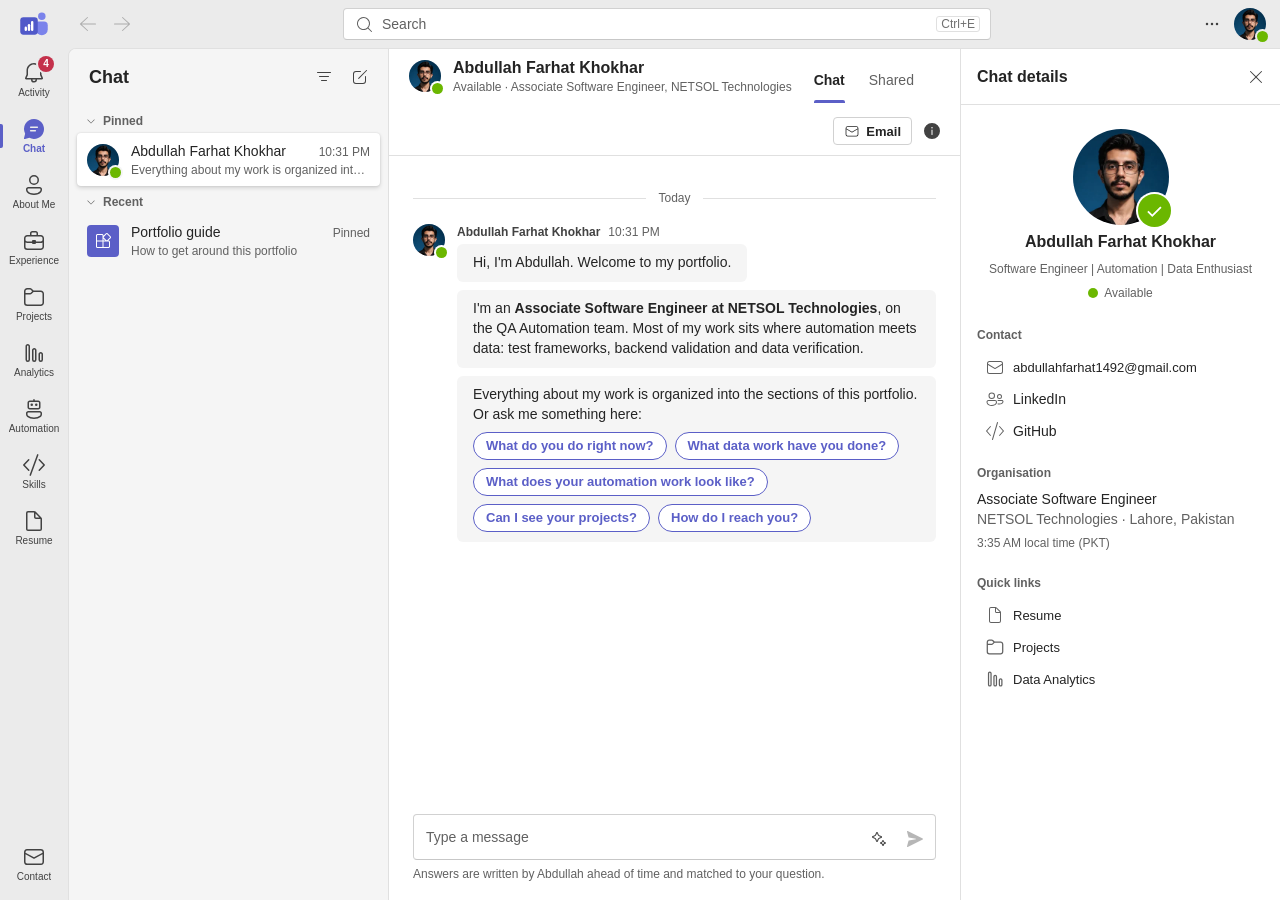
==== commit 0c2ace6a: "Fix mobile UI zooming issues" ====
--- a/index.html
+++ b/index.html
@@ -1,5 +1,5 @@
 <!doctype html>
-<html lang="en"><head><meta charset="utf-8"><meta name="viewport" content="width=device-width, initial-scale=1, viewport-fit=cover">
+<html lang="en"><head><meta charset="utf-8"><meta name="viewport" content="width=device-width, initial-scale=1, minimum-scale=1, maximum-scale=1, viewport-fit=cover">
 <title>Abdullah Farhat Khokhar | Portfolio</title>
 <link rel="icon" href="assets/logo.svg" type="image/svg+xml">
 <meta name="description" content="Abdullah Farhat Khokhar: Software Engineer, QA Automation, Data & Analytics. Portfolio.">
@@ -519,6 +519,17 @@
   .show-m{display:flex}
   .zoomlink{align-items:center;justify-content:center;gap:6px;margin:12px auto 0;color:var(--link,var(--brand));font-weight:600;text-decoration:none}
 }
+
+/* phone zoom: nothing may be wider or taller than the screen */
+html{overflow:hidden;overscroll-behavior:none}
+.app{width:100%;max-width:100vw;overflow:hidden}
+.tip{top:0;left:0}
+@media (max-width:719px){
+  .titlebar{grid-template-columns:auto minmax(0,1fr) auto}
+  .searchwrap{min-width:0;width:100%;box-sizing:border-box}
+  .search{min-width:0}
+  .search input{width:100%}
+}
 
 </style>
 </head><body>
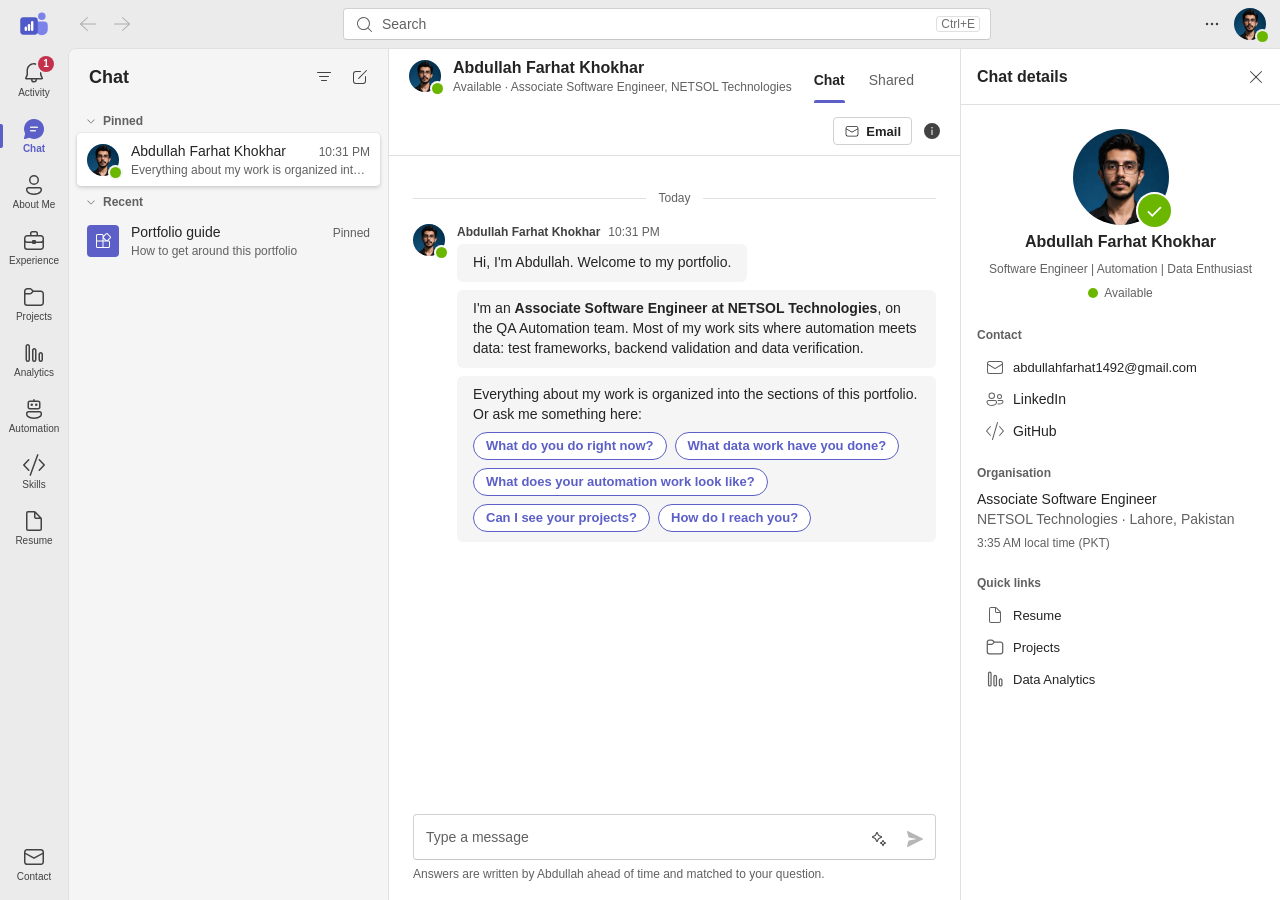
==== commit 45d30bcb: "Activity status update" ====
--- a/index.html
+++ b/index.html
@@ -929,6 +929,8 @@
 const store={get(k,d){try{const v=localStorage.getItem(k);return v==null?d:JSON.parse(v)}catch(e){return d}},set(k,v){try{localStorage.setItem(k,JSON.stringify(v))}catch(e){}}};
 const fmtTime=d=>d.toLocaleTimeString([], {hour:'numeric',minute:'2-digit'});
 const isMobile=()=>matchMedia('(max-width:719px)').matches;
+/* phone bottom bar: the first sections in desktop order; the rest go under More, in the same order */
+const MOBILE_BAR=['activity','chat','about','experience'];
 
 function avatar(kind='me',size=32,o={}){
   const s=`style="--s:${size}px${o.ring?';--ring:'+o.ring:''}"`;
@@ -954,9 +956,9 @@
 const READ=new Set(store.get('ws-read',[]));
 const ACTIVITY=[
   {id:'welcome',name:'New message from Abdullah',pv:'Hi, I\'m Abdullah. Welcome to my portfolio.',tm:'Now',to:['chat','abdullah'],av:'me'},
-  {id:'netsol',name:'Started a new role',pv:'Associate Software Engineer at NETSOL Technologies',tm:'Oct 2025',to:['experience','netsol'],av:'org:netsol'},
-  {id:'data',name:'Data Analytics',pv:'How data runs through my work, from QA to models',tm:'2025',to:['analytics','overview'],av:'app:data_bar_vertical_24_regular'},
-  {id:'auto',name:'Automation Lab',pv:'From C# UI suites to a Python BDD framework',tm:'2025',to:['automation','architecture'],av:'app:bot_24_regular'},
+  {id:'netsol',name:'Started a new role',pv:'Associate Software Engineer at NETSOL Technologies',tm:'Oct 2025',to:['experience','netsol'],av:'org:netsol',read:true},
+  {id:'data',name:'Data Analytics',pv:'How data runs through my work, from QA to models',tm:'2025',to:['analytics','overview'],av:'app:data_bar_vertical_24_regular',read:true},
+  {id:'auto',name:'Automation Lab',pv:'From C# UI suites to a Python BDD framework',tm:'2025',to:['automation','architecture'],av:'app:bot_24_regular',read:true},
   {id:'caretrax',name:'Project: CareTrax',pv:'IoT insulin-drip monitor: ESP32, Firebase, Android',tm:'2025',to:['projects','caretrax'],av:'app:folder_24_regular',read:true},
   {id:'grad',name:'Graduated',pv:'BS Computer Science, Forman Christian College',tm:'2025',to:['about','education'],av:'org:fccu-ta',read:true},
   {id:'resume',name:'Abdullah shared a file with you',pv:'Abdullah-Farhat-Khokhar-Resume',tm:'2026',to:['resume','doc'],av:'app:document_24_regular',read:true},
@@ -967,7 +969,7 @@
 const APPS=[
   {id:'activity',label:'Activity',icon:'alert',title:'Activity',def:'welcome',
     groups:()=>[{label:'Feed',items:ACTIVITY.map(a=>({id:a.id,name:a.name,pv:a.pv,tm:a.tm,av:avFrom(a.av,32),unread:!a.read&&!READ.has(a.id)}))}],
-    view:id=>{ const a=ACTIVITY.find(x=>x.id===id)||ACTIVITY[0]; markRead(a.id); return appById(a.to[0]).view(a.to[1],true); } },
+    view:id=>{ const a=ACTIVITY.find(x=>x.id===id)||ACTIVITY[0]; return appById(a.to[0]).view(a.to[1],true); } },
   {id:'chat',label:'Chat',icon:'chat',title:'Chat',def:'abdullah',
     groups:()=>[{label:'Pinned',items:[{id:'abdullah',name:ME.name,pv:lastPreview(),tm:fmtTime(CHAT.t0),av:avatar('me',32,{ring:'var(--pane)'})}]},
                 {label:'Recent',items:[{id:'guide',name:'Portfolio guide',pv:'How to get around this portfolio',tm:'Pinned',av:avatar('app',32,{icon:'apps_20_regular'})}]}],
@@ -1014,20 +1016,24 @@
 let st={app:'chat',item:'abdullah',tab:null}, hist=[], hi=-1, detailsOpen=store.get('ws-details',null);
 function parseHash(){ const h=decodeURIComponent(location.hash.slice(1)); if(!h) return null; const i=h.indexOf('-'); const app=i<0?h:h.slice(0,i), item=i<0?null:h.slice(i+1); return APPS.some(a=>a.id===app)?{app,item}:null; }
 function go(app,item,tab,o={}){
-  const A=appById(app); item=item||A.def;
+  const A=appById(app), picked=!!item; item=item||A.def;
   st={app:A.id,item,tab:tab||null};
   if(o.push!==false){ hist=hist.slice(0,hi+1); hist.push({...st}); hi=hist.length-1; }
   const h='#'+A.id+(item&&item!==A.def?'-'+item:''); if(location.hash!==h){ try{ history.replaceState(null,'',h); }catch(e){ location.hash=h; } }
   /* phones: entering a section shows its list; only picking an item opens it */
   if(isMobile()&&o.detail!==undefined) $('#work').classList.toggle('detail',!!o.detail);
   render(); updateNav();
+  if(!o.init&&(!isMobile()||$('#work').classList.contains('detail'))){
+    const a=st.app==='activity'&&picked?ACTIVITY.find(x=>x.id===st.item):null;
+    if((st.app==='chat'&&st.item==='abdullah')||(a&&a.to[0]==='chat'&&a.to[1]==='abdullah')) markRead('welcome');
+  }
 }
 function updateNav(){ $('#navBack').disabled=hi<=0; $('#navFwd').disabled=hi>=hist.length-1; }
 function navStep(d){ const n=hi+d; if(n<0||n>=hist.length) return; hi=n; const s=hist[hi]; go(s.app,s.item,s.tab,{push:false,detail:true}); }
 
 /* ================= render ================= */
 function renderRail(){
-  const mobileKeep=['activity','chat','projects','analytics'];
+  const mobileKeep=MOBILE_BAR;
   const n=unreadCount();
   $('#rail').innerHTML=APPS.map((a,i)=>{
     const ri=a.icon+'_24_regular', fi=a.icon+'_24_filled';
@@ -1403,7 +1409,7 @@
 document.addEventListener('click',e=>{
   const t=e.target;
   const ri=t.closest('.ritem[data-app]'); if(ri){ hideTip(); $('#lfq').value=''; go(ri.dataset.app,null,null,{detail:false}); return; }
-  if(t.closest('#railMore')){ const b=t.closest('#railMore'); openMenu(b,APPS.filter(a=>!['activity','chat','projects','analytics'].includes(a.id)).map(a=>`<button class="mi" role="menuitem" type="button" data-go="${a.id}">${ic(a.icon+'_24_regular')}${a.label}</button>`).join('')); return; }
+  if(t.closest('#railMore')){ const b=t.closest('#railMore'); openMenu(b,APPS.filter(a=>!MOBILE_BAR.includes(a.id)).map(a=>`<button class="mi" role="menuitem" type="button" data-go="${a.id}">${ic(a.icon+'_24_regular')}${a.label}</button>`).join('')); return; }
   const li=t.closest('.litem[data-item]'); if(li){ go(st.app,li.dataset.item,null,{detail:true}); return; }
   const lg=t.closest('[data-group]'); if(lg){ const k=lg.dataset.group; collapsed.has(k)?collapsed.delete(k):collapsed.add(k); renderList(); return; }
   const tb=t.closest('[data-tab]'); if(tb){ st.tab=tb.dataset.tab; if(hist[hi]) hist[hi].tab=st.tab; renderMain(); return; }
@@ -1476,7 +1482,7 @@
 (function boot(){
   const t=store.get('ws-theme','system'); if(t!=='system') document.documentElement.setAttribute('data-theme',t);
   $('#meBtn').innerHTML=avatar('me',32,{ring:'var(--chrome)',label:true});
-  const p=parseHash(); go(p?p.app:'chat',p?p.item:null,null,{detail:!!(p&&p.item)});
+  const p=parseHash(); go(p?p.app:'chat',p?p.item:null,null,{detail:!!(p&&p.item),init:true});
   setInterval(()=>{ if(!$('#pcard').hidden) { /* keep local time fresh */ const r=$('#pcard .cinfo .r:nth-child(2) span'); if(r) r.textContent=`${localTime()} local time · ${ME.location}`; } },30000);
 })();
 
